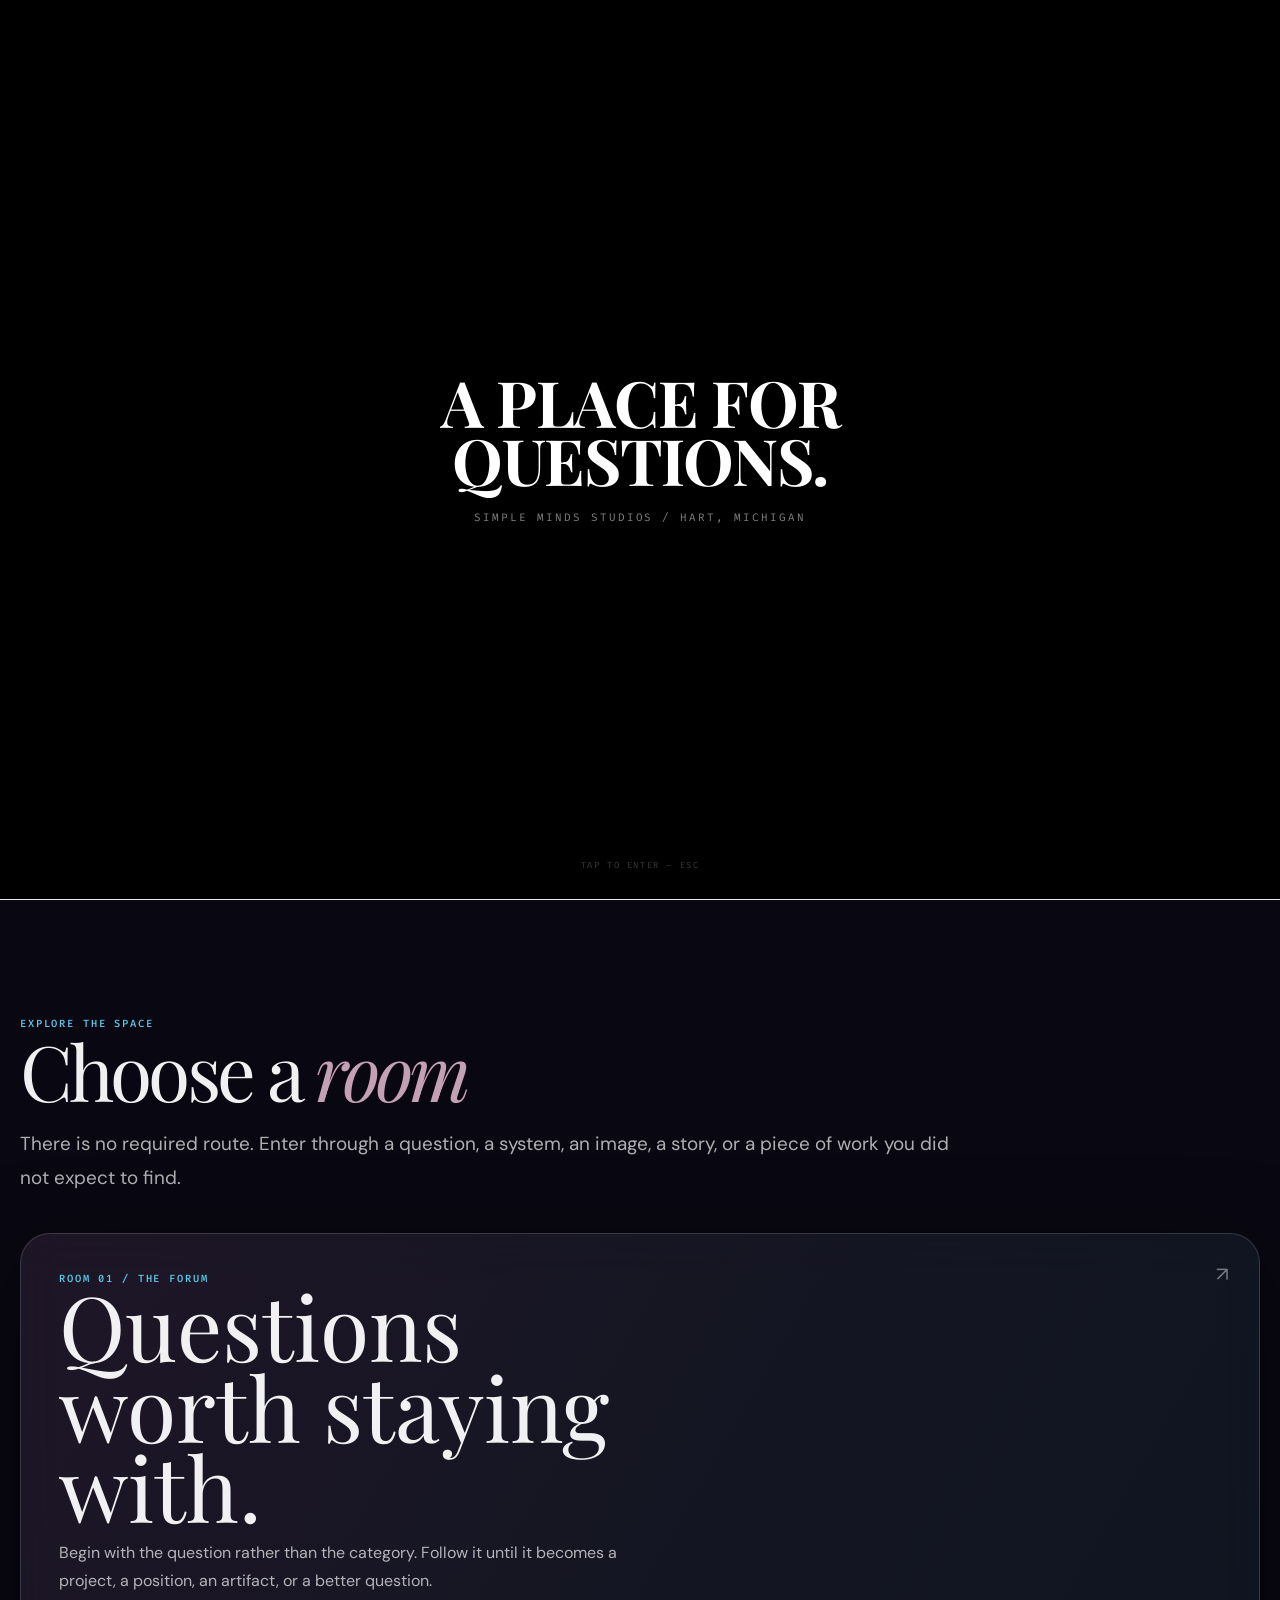
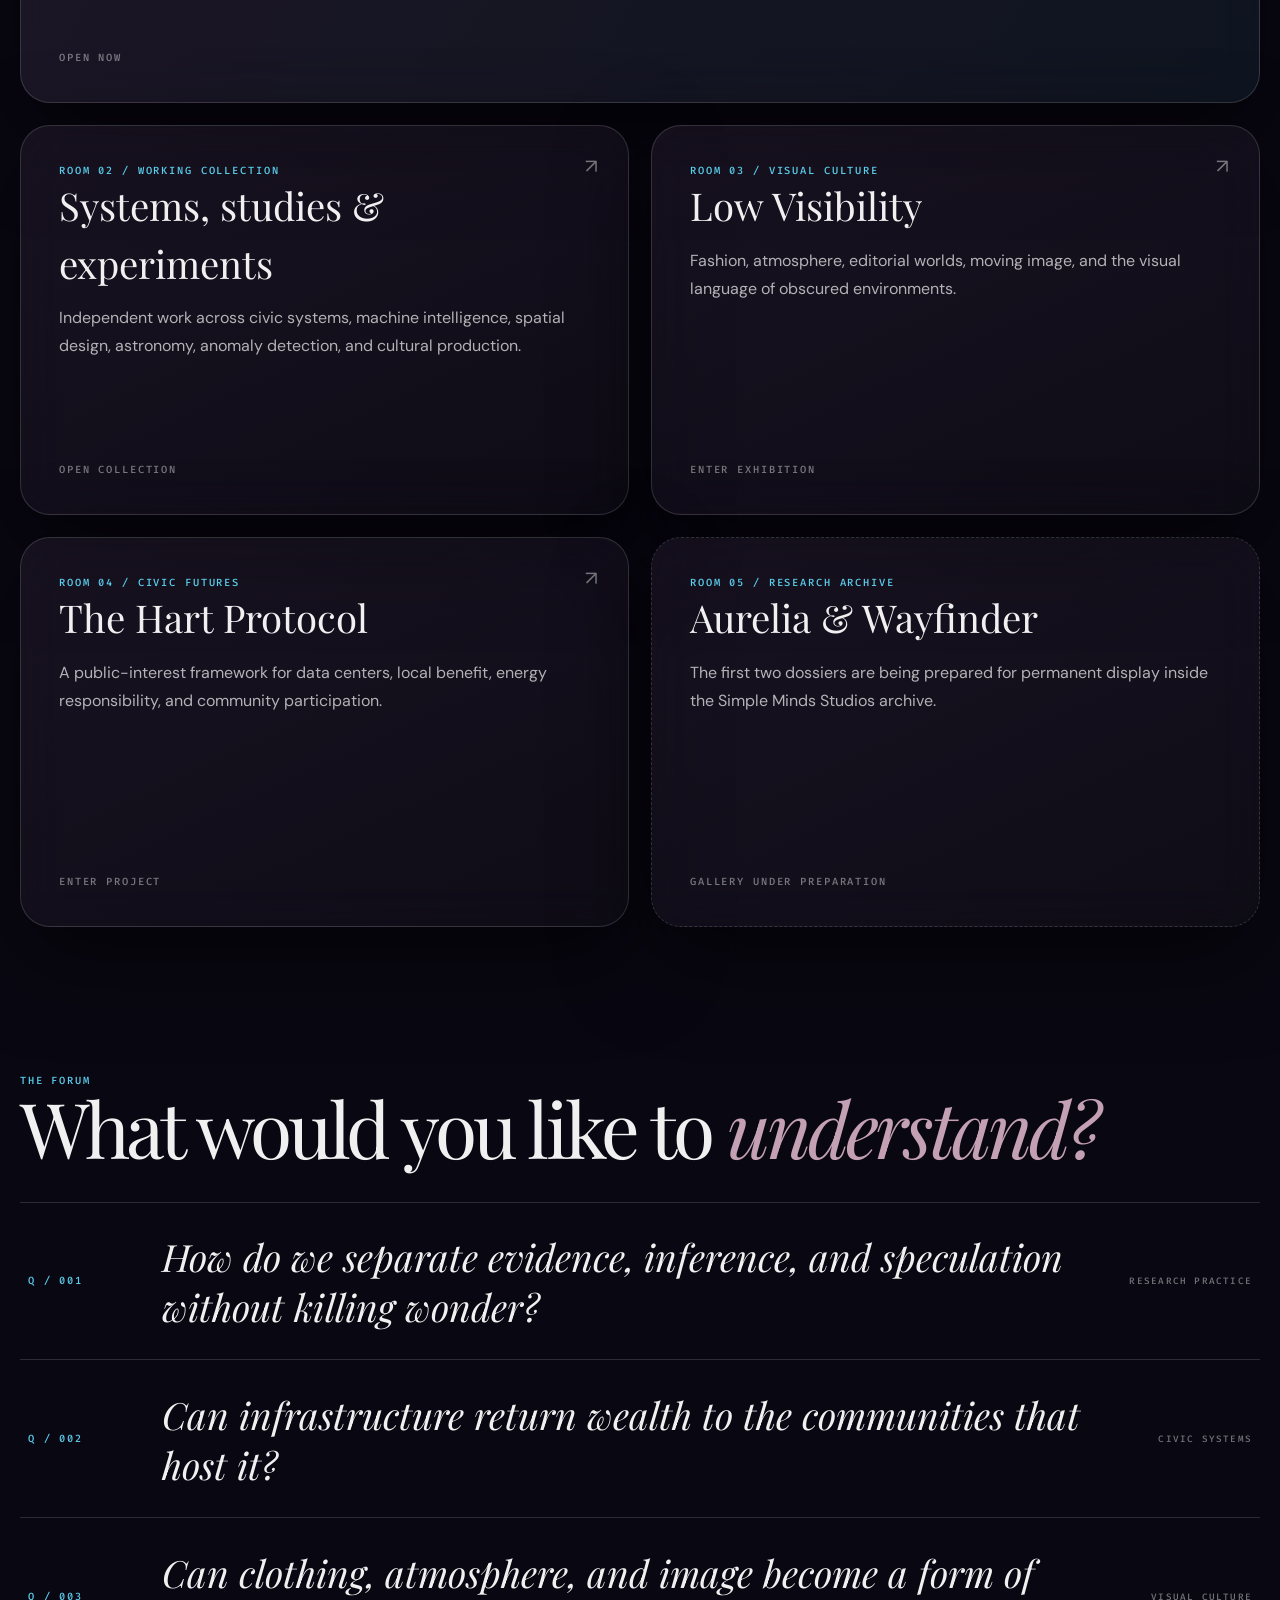
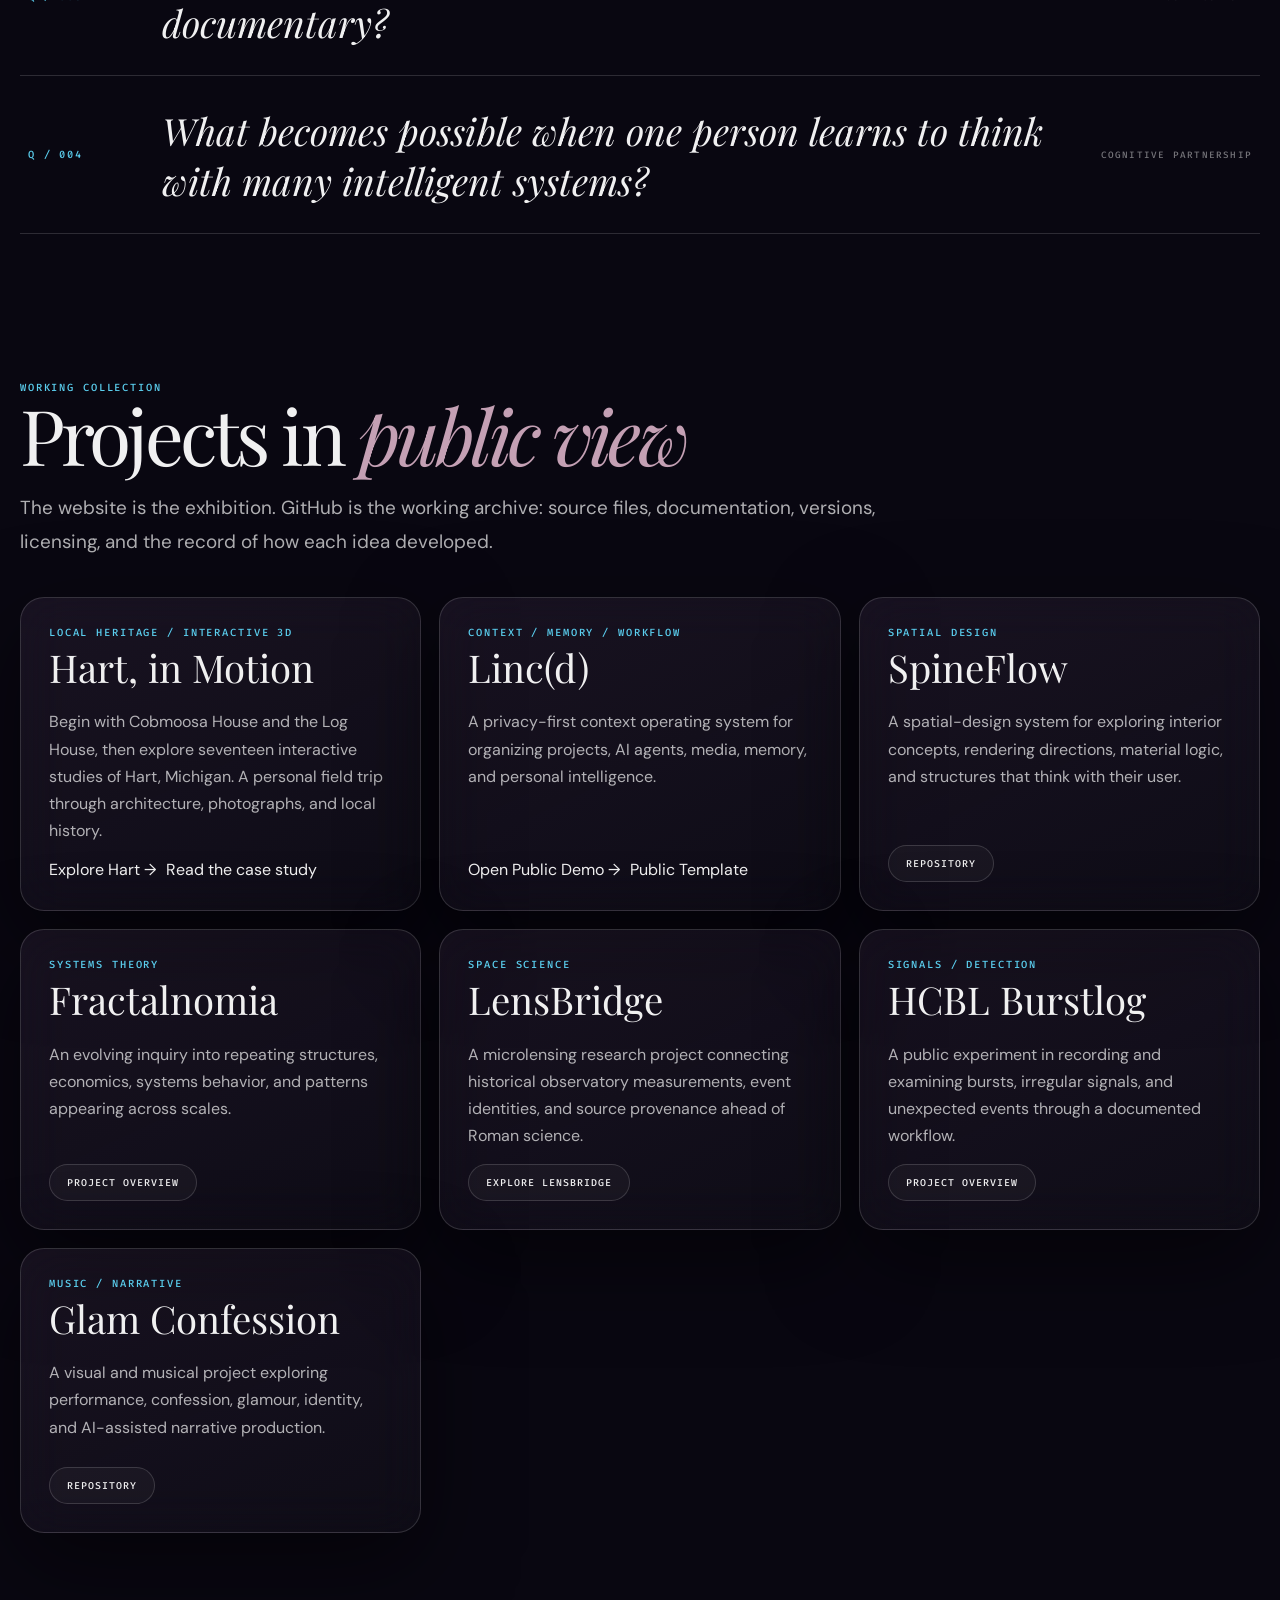
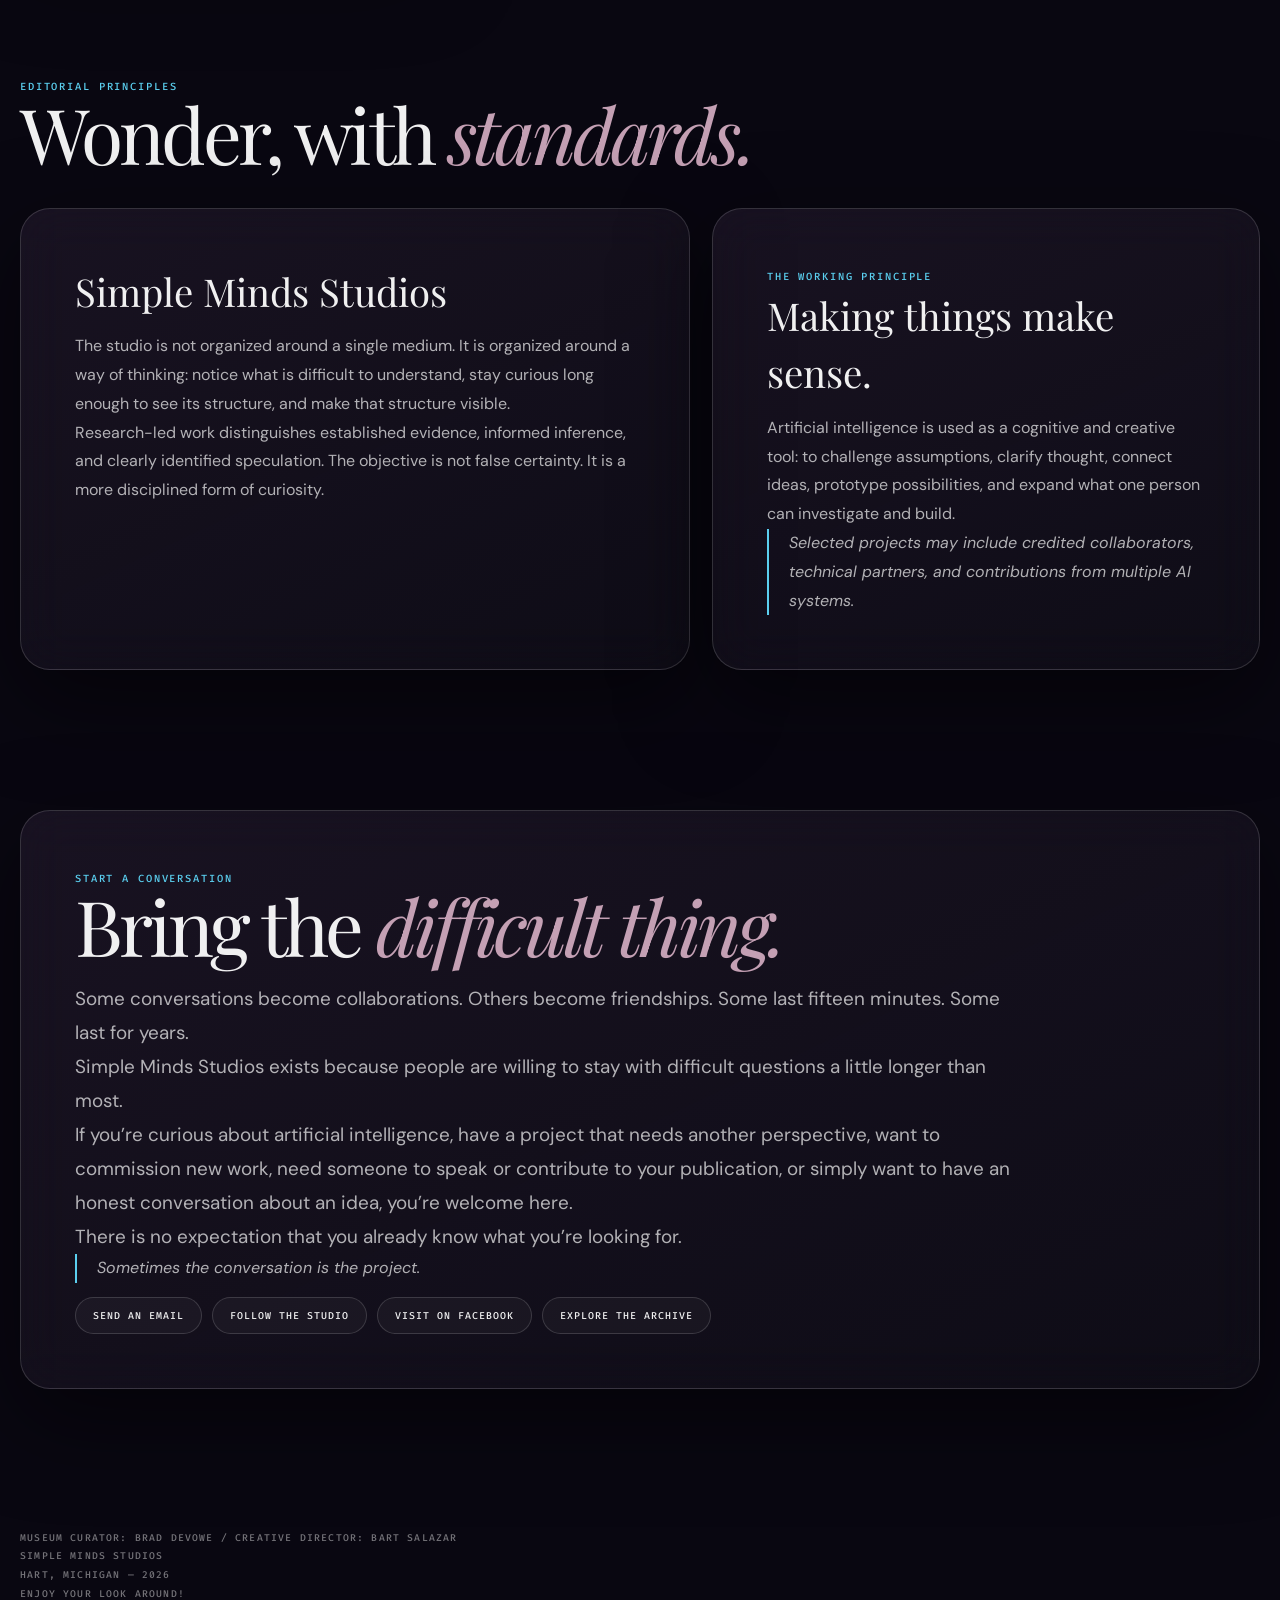
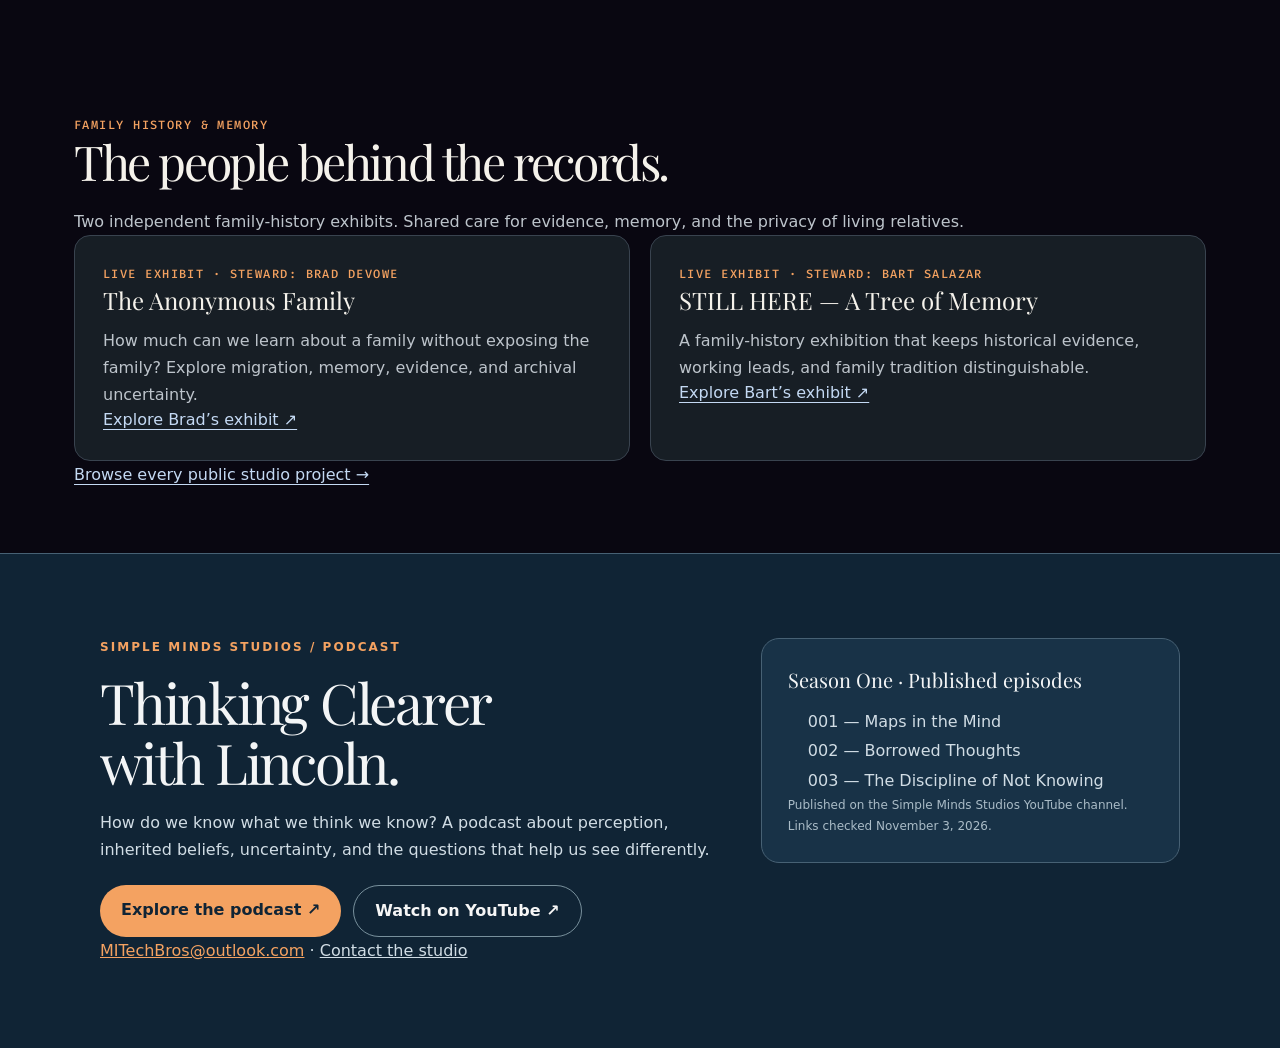
==== index.html @ 5a3124da "Feature family history exhibits and publish complete public project directory" ====
<!DOCTYPE html>
<html lang="en">
<head><style>
:where(html) {
  font-family: "Optimistic", system-ui, sans-serif;
}
:where(code, pre, kbd, samp) {
  font-family: "Optimistic Mono", ui-monospace, monospace;
}
</style>
  <meta charset="UTF-8">
  <meta name="viewport" content="width=device-width, initial-scale=1">
  <title>Simple Minds Studios — An Environment for Asking Questions</title>
  <style>*,:after,:before{--tw-border-spacing-x:0;--tw-border-spacing-y:0;--tw-translate-x:0;--tw-translate-y:0;--tw-rotate:0;--tw-skew-x:0;--tw-skew-y:0;--tw-scale-x:1;--tw-scale-y:1;--tw-pan-x: ;--tw-pan-y: ;--tw-pinch-zoom: ;--tw-scroll-snap-strictness:proximity;--tw-gradient-from-position: ;--tw-gradient-via-position: ;--tw-gradient-to-position: ;--tw-ordinal: ;--tw-slashed-zero: ;--tw-numeric-figure: ;--tw-numeric-spacing: ;--tw-numeric-fraction: ;--tw-ring-inset: ;--tw-ring-offset-width:0px;--tw-ring-offset-color:#fff;--tw-ring-color:rgba(59,130,246,.5);--tw-ring-offset-shadow:0 0 #0000;--tw-ring-shadow:0 0 #0000;--tw-shadow:0 0 #0000;--tw-shadow-colored:0 0 #0000;--tw-blur: ;--tw-brightness: ;--tw-contrast: ;--tw-grayscale: ;--tw-hue-rotate: ;--tw-invert: ;--tw-saturate: ;--tw-sepia: ;--tw-drop-shadow: ;--tw-backdrop-blur: ;--tw-backdrop-brightness: ;--tw-backdrop-contrast: ;--tw-backdrop-grayscale: ;--tw-backdrop-hue-rotate: ;--tw-backdrop-invert: ;--tw-backdrop-opacity: ;--tw-backdrop-saturate: ;--tw-backdrop-sepia: ;--tw-contain-size: ;--tw-contain-layout: ;--tw-contain-paint: ;--tw-contain-style: }::backdrop{--tw-border-spacing-x:0;--tw-border-spacing-y:0;--tw-translate-x:0;--tw-translate-y:0;--tw-rotate:0;--tw-skew-x:0;--tw-skew-y:0;--tw-scale-x:1;--tw-scale-y:1;--tw-pan-x: ;--tw-pan-y: ;--tw-pinch-zoom: ;--tw-scroll-snap-strictness:proximity;--tw-gradient-from-position: ;--tw-gradient-via-position: ;--tw-gradient-to-position: ;--tw-ordinal: ;--tw-slashed-zero: ;--tw-numeric-figure: ;--tw-numeric-spacing: ;--tw-numeric-fraction: ;--tw-ring-inset: ;--tw-ring-offset-width:0px;--tw-ring-offset-color:#fff;--tw-ring-color:rgba(59,130,246,.5);--tw-ring-offset-shadow:0 0 #0000;--tw-ring-shadow:0 0 #0000;--tw-shadow:0 0 #0000;--tw-shadow-colored:0 0 #0000;--tw-blur: ;--tw-brightness: ;--tw-contrast: ;--tw-grayscale: ;--tw-hue-rotate: ;--tw-invert: ;--tw-saturate: ;--tw-sepia: ;--tw-drop-shadow: ;--tw-backdrop-blur: ;--tw-backdrop-brightness: ;--tw-backdrop-contrast: ;--tw-backdrop-grayscale: ;--tw-backdrop-hue-rotate: ;--tw-backdrop-invert: ;--tw-backdrop-opacity: ;--tw-backdrop-saturate: ;--tw-backdrop-sepia: ;--tw-contain-size: ;--tw-contain-layout: ;--tw-contain-paint: ;--tw-contain-style: }/*! tailwindcss v3.4.18 | MIT License | https://tailwindcss.com*/*,:after,:before{box-sizing:border-box;border:0 solid #e5e7eb}:after,:before{--tw-content:""}:host,html{line-height:1.5;-webkit-text-size-adjust:100%;-moz-tab-size:4;-o-tab-size:4;tab-size:4;font-family:ui-sans-serif,system-ui,sans-serif,Apple Color Emoji,Segoe UI Emoji,Segoe UI Symbol,Noto Color Emoji;font-feature-settings:normal;font-variation-settings:normal;-webkit-tap-highlight-color:transparent}body{line-height:inherit}hr{height:0;color:inherit;border-top-width:1px}abbr:where([title]){-webkit-text-decoration:underline dotted;text-decoration:underline dotted}h1,h2,h3,h4,h5,h6{font-size:inherit;font-weight:inherit}a{color:inherit;text-decoration:inherit}b,strong{font-weight:bolder}code,kbd,pre,samp{font-family:ui-monospace,SFMono-Regular,Menlo,Monaco,Consolas,Liberation Mono,Courier New,monospace;font-feature-settings:normal;font-variation-settings:normal;font-size:1em}small{font-size:80%}sub,sup{font-size:75%;line-height:0;position:relative;vertical-align:baseline}sub{bottom:-.25em}sup{top:-.5em}table{text-indent:0;border-color:inherit;border-collapse:collapse}button,input,optgroup,select,textarea{font-family:inherit;font-feature-settings:inherit;font-variation-settings:inherit;font-size:100%;font-weight:inherit;line-height:inherit;letter-spacing:inherit;color:inherit;margin:0;padding:0}button,select{text-transform:none}button,input:where([type=button]),input:where([type=reset]),input:where([type=submit]){-webkit-appearance:button;background-color:transparent;background-image:none}:-moz-focusring{outline:auto}:-moz-ui-invalid{box-shadow:none}progress{vertical-align:baseline}::-webkit-inner-spin-button,::-webkit-outer-spin-button{height:auto}[type=search]{-webkit-appearance:textfield;outline-offset:-2px}::-webkit-search-decoration{-webkit-appearance:none}::-webkit-file-upload-button{-webkit-appearance:button;font:inherit}summary{display:list-item}blockquote,dd,dl,figure,h1,h2,h3,h4,h5,h6,hr,p,pre{margin:0}fieldset{margin:0}fieldset,legend{padding:0}menu,ol,ul{list-style:none;margin:0;padding:0}dialog{padding:0}textarea{resize:vertical}input::-moz-placeholder,textarea::-moz-placeholder{opacity:1;color:#9ca3af}input::placeholder,textarea::placeholder{opacity:1;color:#9ca3af}[role=button],button{cursor:pointer}:disabled{cursor:default}audio,canvas,embed,iframe,img,object,svg,video{display:block;vertical-align:middle}img,video{max-width:100%;height:auto}[hidden]:where(:not([hidden=until-found])){display:none}.visible{visibility:visible}.fixed{position:fixed}.flex{display:flex}.hidden{display:none}.transform{transform:translate(var(--tw-translate-x),var(--tw-translate-y)) rotate(var(--tw-rotate)) skewX(var(--tw-skew-x)) skewY(var(--tw-skew-y)) scaleX(var(--tw-scale-x)) scaleY(var(--tw-scale-y))}.ease-in-out{transition-timing-function:cubic-bezier(.4,0,.2,1)}#root,body,html{min-height:100%}body{margin:0;font-family:Inter,ui-sans-serif,system-ui,-apple-system,BlinkMacSystemFont,Segoe UI,sans-serif}[role=button]:not([aria-disabled=true]),button:not(:disabled),label[for],select:not(:disabled),summary{cursor:pointer}</style>
<meta name="description" content="A living cultural space for research, design, film, fashion, music, civic imagination, and the ideas that become more interesting when we stay with them."><meta name="theme-color" content="#0E0E0E"><link rel="canonical" href="https://simplemindsstudios.com/"><meta property="og:title" content="Simple Minds Studios — An Environment for Asking Questions"><meta property="og:description" content="A living cultural space for research, design, film, fashion, music, civic imagination, and the ideas that become more interesting when we stay with them."><meta property="og:image" content="https://simplemindsstudios.com/images/social-preview.PNG"><meta property="og:url" content="https://simplemindsstudios.com/"><link rel="stylesheet" href="https://fonts.googleapis.com/css2?family=Playfair+Display:ital,wght@0,400;0,700;0,900;1,400&amp;family=DM+Sans:wght@300;400;500;600;700&amp;family=Fira+Code:wght@400;500&amp;display=swap"><script defer src="/ethos-wire.js"></script><style id="thinking-clearer-sms-style">
#sms-podcast{position:relative;z-index:1;background:#102435;color:#f3f5f6;border-top:1px solid #476174;padding:clamp(42px,7vw,84px) 24px;font-family:system-ui,-apple-system,sans-serif}
#sms-podcast .sms-podcast-inner{max-width:1080px;margin:auto;display:grid;grid-template-columns:1.2fr .8fr;gap:32px;align-items:start}
#sms-podcast .sms-podcast-eyebrow{color:#f4a261;text-transform:uppercase;letter-spacing:.17em;font-size:12px;font-weight:700}
#sms-podcast h2{font-size:clamp(32px,5vw,56px);line-height:1.08;letter-spacing:-.04em;margin:16px 0}
#sms-podcast p{color:#d1dde5;max-width:620px;line-height:1.7}
#sms-podcast .sms-podcast-actions{display:flex;flex-wrap:wrap;gap:12px;margin-top:22px}
#sms-podcast a.sms-podcast-button{display:inline-block;text-decoration:none;background:#f4a261;color:#102435;font-weight:750;padding:13px 21px;border-radius:999px}
#sms-podcast a.sms-podcast-secondary{background:transparent;color:#f6f6f6;border:1px solid #78909c}
#sms-podcast .sms-podcast-card{border:1px solid #476174;border-radius:18px;padding:26px;background:#183247}
#sms-podcast .sms-podcast-card h3{font-size:20px;margin:0 0 12px}
#sms-podcast .sms-podcast-card ul{padding-left:20px;line-height:1.85;color:#d1dde5;margin:0}
#sms-podcast .sms-podcast-note{font-size:12px;color:#aabcc7}
@media(max-width:760px){#sms-podcast .sms-podcast-inner{grid-template-columns:1fr}}
</style></head>
  <script async src="https://www.googletagmanager.com/gtag/js?id=G-8QL1DX6CTL"></script>
<script>
  window.dataLayer = window.dataLayer || [];
  function gtag(){dataLayer.push(arguments);}
  gtag('js', new Date());

  gtag('config', 'G-8QL1DX6CTL');
</script>
  <body>
  <div id="root"></div>
  
  <script type="module">var $c=Object.create;var{getPrototypeOf:Qc,defineProperty:Ll,getOwnPropertyNames:Hc}=Object;var Kc=Object.prototype.hasOwnProperty;var vn=(e,n,t)=>{t=e!=null?$c(Qc(e)):{};let r=n||!e||!e.__esModule?Ll(t,"default",{value:e,enumerable:!0}):t;for(let l of Hc(e))if(!Kc.call(r,l))Ll(r,l,{get:()=>e[l],enumerable:!0});return r};var ir=(e,n)=>()=>(n||e((n={exports:{}}).exports,n),n.exports);var Yc=(e,n)=>{for(var t in n)Ll(e,t,{get:n[t],enumerable:!0,configurable:!0,set:(r)=>n[t]=()=>r})};var Xc=(e,n)=>()=>(e&&(n=e(e=0)),n);var ft=ir((cf)=>{var ct=Symbol.for("react.element"),Gc=Symbol.for("react.portal"),Zc=Symbol.for("react.fragment"),Jc=Symbol.for("react.strict_mode"),qc=Symbol.for("react.profiler"),jc=Symbol.for("react.provider"),bc=Symbol.for("react.context"),ef=Symbol.for("react.forward_ref"),nf=Symbol.for("react.suspense"),tf=Symbol.for("react.memo"),rf=Symbol.for("react.lazy"),ei=Symbol.iterator;function lf(e){if(e===null||typeof e!=="object")return null;return e=ei&&e[ei]||e["@@iterator"],typeof e==="function"?e:null}var ri={isMounted:function(){return!1},enqueueForceUpdate:function(){},enqueueReplaceState:function(){},enqueueSetState:function(){}},li=Object.assign,oi={};function In(e,n,t){this.props=e,this.context=n,this.refs=oi,this.updater=t||ri}In.prototype.isReactComponent={};In.prototype.setState=function(e,n){if(typeof e!=="object"&&typeof e!=="function"&&e!=null)throw Error("setState(...): takes an object of state variables to update or a function which returns an object of state variables.");this.updater.enqueueSetState(this,e,n,"setState")};In.prototype.forceUpdate=function(e){this.updater.enqueueForceUpdate(this,e,"forceUpdate")};function ui(){}ui.prototype=In.prototype;function Rl(e,n,t){this.props=e,this.context=n,this.refs=oi,this.updater=t||ri}var Ml=Rl.prototype=new ui;Ml.constructor=Rl;li(Ml,In.prototype);Ml.isPureReactComponent=!0;var ni=Array.isArray,ii=Object.prototype.hasOwnProperty,Il={current:null},si={key:!0,ref:!0,__self:!0,__source:!0};function ai(e,n,t){var r,l={},o=null,u=null;if(n!=null)for(r in n.ref!==void 0&&(u=n.ref),n.key!==void 0&&(o=""+n.key),n)ii.call(n,r)&&!si.hasOwnProperty(r)&&(l[r]=n[r]);var i=arguments.length-2;if(i===1)l.children=t;else if(1<i){for(var s=Array(i),c=0;c<i;c++)s[c]=arguments[c+2];l.children=s}if(e&&e.defaultProps)for(r in i=e.defaultProps,i)l[r]===void 0&&(l[r]=i[r]);return{$$typeof:ct,type:e,key:o,ref:u,props:l,_owner:Il.current}}function of(e,n){return{$$typeof:ct,type:e.type,key:n,ref:e.ref,props:e.props,_owner:e._owner}}function Ol(e){return typeof e==="object"&&e!==null&&e.$$typeof===ct}function uf(e){var n={"=":"=0",":":"=2"};return"$"+e.replace(/[=:]/g,function(t){return n[t]})}var ti=/\/+/g;function xl(e,n){return typeof e==="object"&&e!==null&&e.key!=null?uf(""+e.key):n.toString(36)}function ar(e,n,t,r,l){var o=typeof e;if(o==="undefined"||o==="boolean")e=null;var u=!1;if(e===null)u=!0;else switch(o){case"string":case"number":u=!0;break;case"object":switch(e.$$typeof){case ct:case Gc:u=!0}}if(u)return u=e,l=l(u),e=r===""?"."+xl(u,0):r,ni(l)?(t="",e!=null&&(t=e.replace(ti,"$&/")+"/"),ar(l,n,t,"",function(c){return c})):l!=null&&(Ol(l)&&(l=of(l,t+(!l.key||u&&u.key===l.key?"":(""+l.key).replace(ti,"$&/")+"/")+e)),n.push(l)),1;if(u=0,r=r===""?".":r+":",ni(e))for(var i=0;i<e.length;i++){o=e[i];var s=r+xl(o,i);u+=ar(o,n,t,s,l)}else if(s=lf(e),typeof s==="function")for(e=s.call(e),i=0;!(o=e.next()).done;)o=o.value,s=r+xl(o,i++),u+=ar(o,n,t,s,l);else if(o==="object")throw n=String(e),Error("Objects are not valid as a React child (found: "+(n==="[object Object]"?"object with keys {"+Object.keys(e).join(", ")+"}":n)+"). If you meant to render a collection of children, use an array instead.");return u}function sr(e,n,t){if(e==null)return e;var r=[],l=0;return ar(e,r,"","",function(o){return n.call(t,o,l++)}),r}function sf(e){if(e._status===-1){var n=e._result;n=n(),n.then(function(t){if(e._status===0||e._status===-1)e._status=1,e._result=t},function(t){if(e._status===0||e._status===-1)e._status=2,e._result=t}),e._status===-1&&(e._status=0,e._result=n)}if(e._status===1)return e._result.default;throw e._result}var te={current:null},cr={transition:null},af={ReactCurrentDispatcher:te,ReactCurrentBatchConfig:cr,ReactCurrentOwner:Il};function ci(){throw Error("act(...) is not supported in production builds of React.")}cf.Children={map:sr,forEach:function(e,n,t){sr(e,function(){n.apply(this,arguments)},t)},count:function(e){var n=0;return sr(e,function(){n++}),n},toArray:function(e){return sr(e,function(n){return n})||[]},only:function(e){if(!Ol(e))throw Error("React.Children.only expected to receive a single React element child.");return e}};cf.Component=In;cf.Fragment=Zc;cf.Profiler=qc;cf.PureComponent=Rl;cf.StrictMode=Jc;cf.Suspense=nf;cf.__SECRET_INTERNALS_DO_NOT_USE_OR_YOU_WILL_BE_FIRED=af;cf.act=ci;cf.cloneElement=function(e,n,t){if(e===null||e===void 0)throw Error("React.cloneElement(...): The argument must be a React element, but you passed "+e+".");var r=li({},e.props),l=e.key,o=e.ref,u=e._owner;if(n!=null){if(n.ref!==void 0&&(o=n.ref,u=Il.current),n.key!==void 0&&(l=""+n.key),e.type&&e.type.defaultProps)var i=e.type.defaultProps;for(s in n)ii.call(n,s)&&!si.hasOwnProperty(s)&&(r[s]=n[s]===void 0&&i!==void 0?i[s]:n[s])}var s=arguments.length-2;if(s===1)r.children=t;else if(1<s){i=Array(s);for(var c=0;c<s;c++)i[c]=arguments[c+2];r.children=i}return{$$typeof:ct,type:e.type,key:l,ref:o,props:r,_owner:u}};cf.createContext=function(e){return e={$$typeof:bc,_currentValue:e,_currentValue2:e,_threadCount:0,Provider:null,Consumer:null,_defaultValue:null,_globalName:null},e.Provider={$$typeof:jc,_context:e},e.Consumer=e};cf.createElement=ai;cf.createFactory=function(e){var n=ai.bind(null,e);return n.type=e,n};cf.createRef=function(){return{current:null}};cf.forwardRef=function(e){return{$$typeof:ef,render:e}};cf.isValidElement=Ol;cf.lazy=function(e){return{$$typeof:rf,_payload:{_status:-1,_result:e},_init:sf}};cf.memo=function(e,n){return{$$typeof:tf,type:e,compare:n===void 0?null:n}};cf.startTransition=function(e){var n=cr.transition;cr.transition={};try{e()}finally{cr.transition=n}};cf.unstable_act=ci;cf.useCallback=function(e,n){return te.current.useCallback(e,n)};cf.useContext=function(e){return te.current.useContext(e)};cf.useDebugValue=function(){};cf.useDeferredValue=function(e){return te.current.useDeferredValue(e)};cf.useEffect=function(e,n){return te.current.useEffect(e,n)};cf.useId=function(){return te.current.useId()};cf.useImperativeHandle=function(e,n,t){return te.current.useImperativeHandle(e,n,t)};cf.useInsertionEffect=function(e,n){return te.current.useInsertionEffect(e,n)};cf.useLayoutEffect=function(e,n){return te.current.useLayoutEffect(e,n)};cf.useMemo=function(e,n){return te.current.useMemo(e,n)};cf.useReducer=function(e,n,t){return te.current.useReducer(e,n,t)};cf.useRef=function(e){return te.current.useRef(e)};cf.useState=function(e){return te.current.useState(e)};cf.useSyncExternalStore=function(e,n,t){return te.current.useSyncExternalStore(e,n,t)};cf.useTransition=function(){return te.current.useTransition()};cf.version="18.3.1"});var yi=ir((Gf)=>{function Dl(e,n){var t=e.length;e.push(n);e:for(;0<t;){var r=t-1>>>1,l=e[r];if(0<fr(l,n))e[r]=n,e[t]=l,t=r;else break e}}function Ee(e){return e.length===0?null:e[0]}function hr(e){if(e.length===0)return null;var n=e[0],t=e.pop();if(t!==n){e[0]=t;e:for(var r=0,l=e.length,o=l>>>1;r<o;){var u=2*(r+1)-1,i=e[u],s=u+1,c=e[s];if(0>fr(i,t))s<l&&0>fr(c,i)?(e[r]=c,e[s]=t,r=s):(e[r]=i,e[u]=t,r=u);else if(s<l&&0>fr(c,t))e[r]=c,e[s]=t,r=s;else break e}}return n}function fr(e,n){var t=e.sortIndex-n.sortIndex;return t!==0?t:e.id-n.id}if(typeof performance==="object"&&typeof performance.now==="function")Ul=performance,Gf.unstable_now=function(){return Ul.now()};else dr=Date,Vl=dr.now(),Gf.unstable_now=function(){return dr.now()-Vl};var Ul,dr,Vl,xe=[],Ge=[],Xf=1,he=null,q=3,vr=!1,yn=!1,pt=!1,di=typeof setTimeout==="function"?setTimeout:null,pi=typeof clearTimeout==="function"?clearTimeout:null,fi=typeof setImmediate<"u"?setImmediate:null;typeof navigator<"u"&&navigator.scheduling!==void 0&&navigator.scheduling.isInputPending!==void 0&&navigator.scheduling.isInputPending.bind(navigator.scheduling);function Al(e){for(var n=Ee(Ge);n!==null;){if(n.callback===null)hr(Ge);else if(n.startTime<=e)hr(Ge),n.sortIndex=n.expirationTime,Dl(xe,n);else break;n=Ee(Ge)}}function Wl(e){if(pt=!1,Al(e),!yn)if(Ee(xe)!==null)yn=!0,Ql($l);else{var n=Ee(Ge);n!==null&&Hl(Wl,n.startTime-e)}}function $l(e,n){yn=!1,pt&&(pt=!1,pi(mt),mt=-1),vr=!0;var t=q;try{Al(n);for(he=Ee(xe);he!==null&&(!(he.expirationTime>n)||e&&!vi());){var r=he.callback;if(typeof r==="function"){he.callback=null,q=he.priorityLevel;var l=r(he.expirationTime<=n);n=Gf.unstable_now(),typeof l==="function"?he.callback=l:he===Ee(xe)&&hr(xe),Al(n)}else hr(xe);he=Ee(xe)}if(he!==null)var o=!0;else{var u=Ee(Ge);u!==null&&Hl(Wl,u.startTime-n),o=!1}return o}finally{he=null,q=t,vr=!1}}var yr=!1,pr=null,mt=-1,mi=5,hi=-1;function vi(){return Gf.unstable_now()-hi<mi?!1:!0}function Fl(){if(pr!==null){var e=Gf.unstable_now();hi=e;var n=!0;try{n=pr(!0,e)}finally{n?dt():(yr=!1,pr=null)}}else yr=!1}var dt;if(typeof fi==="function")dt=function(){fi(Fl)};else if(typeof MessageChannel<"u")mr=new MessageChannel,Bl=mr.port2,mr.port1.onmessage=Fl,dt=function(){Bl.postMessage(null)};else dt=function(){di(Fl,0)};var mr,Bl;function Ql(e){pr=e,yr||(yr=!0,dt())}function Hl(e,n){mt=di(function(){e(Gf.unstable_now())},n)}Gf.unstable_IdlePriority=5;Gf.unstable_ImmediatePriority=1;Gf.unstable_LowPriority=4;Gf.unstable_NormalPriority=3;Gf.unstable_Profiling=null;Gf.unstable_UserBlockingPriority=2;Gf.unstable_cancelCallback=function(e){e.callback=null};Gf.unstable_continueExecution=function(){yn||vr||(yn=!0,Ql($l))};Gf.unstable_forceFrameRate=function(e){0>e||125<e?console.error("forceFrameRate takes a positive int between 0 and 125, forcing frame rates higher than 125 fps is not supported"):mi=0<e?Math.floor(1000/e):5};Gf.unstable_getCurrentPriorityLevel=function(){return q};Gf.unstable_getFirstCallbackNode=function(){return Ee(xe)};Gf.unstable_next=function(e){switch(q){case 1:case 2:case 3:var n=3;break;default:n=q}var t=q;q=n;try{return e()}finally{q=t}};Gf.unstable_pauseExecution=function(){};Gf.unstable_requestPaint=function(){};Gf.unstable_runWithPriority=function(e,n){switch(e){case 1:case 2:case 3:case 4:case 5:break;default:e=3}var t=q;q=e;try{return n()}finally{q=t}};Gf.unstable_scheduleCallback=function(e,n,t){var r=Gf.unstable_now();switch(typeof t==="object"&&t!==null?(t=t.delay,t=typeof t==="number"&&0<t?r+t:r):t=r,e){case 1:var l=-1;break;case 2:l=250;break;case 5:l=1073741823;break;case 4:l=1e4;break;default:l=5000}return l=t+l,e={id:Xf++,callback:n,priorityLevel:e,startTime:t,expirationTime:l,sortIndex:-1},t>r?(e.sortIndex=t,Dl(Ge,e),Ee(xe)===null&&e===Ee(Ge)&&(pt?(pi(mt),mt=-1):pt=!0,Hl(Wl,t-r))):(e.sortIndex=l,Dl(xe,e),yn||vr||(yn=!0,Ql($l))),e};Gf.unstable_shouldYield=vi;Gf.unstable_wrapCallback=function(e){var n=q;return function(){var t=q;q=n;try{return e.apply(this,arguments)}finally{q=t}}}});var qu={};Yc(qu,{version:()=>Rc,unstable_renderSubtreeIntoContainer:()=>xc,unstable_batchedUpdates:()=>Lc,unmountComponentAtNode:()=>Tc,render:()=>zc,hydrateRoot:()=>Pc,hydrate:()=>Nc,flushSync:()=>_c,findDOMNode:()=>Cc,createRoot:()=>Ec,createPortal:()=>kc,__SECRET_INTERNALS_DO_NOT_USE_OR_YOU_WILL_BE_FIRED:()=>Sc});function y(e){for(var n="https://reactjs.org/docs/error-decoder.html?invariant="+e,t=1;t<arguments.length;t++)n+="&args[]="+encodeURIComponent(arguments[t]);return"Minified React error #"+e+"; visit "+n+" for the full message or use the non-minified dev environment for full errors and additional helpful warnings."}function Rn(e,n){nt(e,n),nt(e+"Capture",n)}function nt(e,n){At[e]=n;for(e=0;e<n.length;e++)Cs.add(n[e])}function md(e){if(po.call(wi,e))return!0;if(po.call(gi,e))return!1;if(pd.test(e))return wi[e]=!0;return gi[e]=!0,!1}function hd(e,n,t,r){if(t!==null&&t.type===0)return!1;switch(typeof n){case"function":case"symbol":return!0;case"boolean":if(r)return!1;if(t!==null)return!t.acceptsBooleans;return e=e.toLowerCase().slice(0,5),e!=="data-"&&e!=="aria-";default:return!1}}function vd(e,n,t,r){if(n===null||typeof n>"u"||hd(e,n,t,r))return!0;if(r)return!1;if(t!==null)switch(t.type){case 3:return!n;case 4:return n===!1;case 5:return isNaN(n);case 6:return isNaN(n)||1>n}return!1}function oe(e,n,t,r,l,o,u){this.acceptsBooleans=n===2||n===3||n===4,this.attributeName=r,this.attributeNamespace=l,this.mustUseProperty=t,this.propertyName=e,this.type=n,this.sanitizeURL=o,this.removeEmptyString=u}function su(e){return e[1].toUpperCase()}function au(e,n,t,r){var l=J.hasOwnProperty(n)?J[n]:null;if(l!==null?l.type!==0:r||!(2<n.length)||n[0]!=="o"&&n[0]!=="O"||n[1]!=="n"&&n[1]!=="N")vd(n,t,l,r)&&(t=null),r||l===null?md(n)&&(t===null?e.removeAttribute(n):e.setAttribute(n,""+t)):l.mustUseProperty?e[l.propertyName]=t===null?l.type===3?!1:"":t:(n=l.attributeName,r=l.attributeNamespace,t===null?e.removeAttribute(n):(l=l.type,t=l===3||l===4&&t===!0?"":""+t,r?e.setAttributeNS(r,n,t):e.setAttribute(n,t)))}function ht(e){if(e===null||typeof e!=="object")return null;return e=Si&&e[Si]||e["@@iterator"],typeof e==="function"?e:null}function Et(e){if(Kl===void 0)try{throw Error()}catch(t){var n=t.stack.trim().match(/\n( *(at )?)/);Kl=n&&n[1]||""}return`
`+Kl+e}function Xl(e,n){if(!e||Yl)return"";Yl=!0;var t=Error.prepareStackTrace;Error.prepareStackTrace=void 0;try{if(n)if(n=function(){throw Error()},Object.defineProperty(n.prototype,"props",{set:function(){throw Error()}}),typeof Reflect==="object"&&Reflect.construct){try{Reflect.construct(n,[])}catch(c){var r=c}Reflect.construct(e,[],n)}else{try{n.call()}catch(c){r=c}e.call(n.prototype)}else{try{throw Error()}catch(c){r=c}e()}}catch(c){if(c&&r&&typeof c.stack==="string"){for(var l=c.stack.split(`
`),o=r.stack.split(`
`),u=l.length-1,i=o.length-1;1<=u&&0<=i&&l[u]!==o[i];)i--;for(;1<=u&&0<=i;u--,i--)if(l[u]!==o[i]){if(u!==1||i!==1)do if(u--,i--,0>i||l[u]!==o[i]){var s=`
`+l[u].replace(" at new "," at ");return e.displayName&&s.includes("<anonymous>")&&(s=s.replace("<anonymous>",e.displayName)),s}while(1<=u&&0<=i);break}}}finally{Yl=!1,Error.prepareStackTrace=t}return(e=e?e.displayName||e.name:"")?Et(e):""}function yd(e){switch(e.tag){case 5:return Et(e.type);case 16:return Et("Lazy");case 13:return Et("Suspense");case 19:return Et("SuspenseList");case 0:case 2:case 15:return e=Xl(e.type,!1),e;case 11:return e=Xl(e.type.render,!1),e;case 1:return e=Xl(e.type,!0),e;default:return""}}function yo(e){if(e==null)return null;if(typeof e==="function")return e.displayName||e.name||null;if(typeof e==="string")return e;switch(e){case Vn:return"Fragment";case Un:return"Portal";case mo:return"Profiler";case cu:return"StrictMode";case ho:return"Suspense";case vo:return"SuspenseList"}if(typeof e==="object")switch(e.$$typeof){case Ns:return(e.displayName||"Context")+".Consumer";case _s:return(e._context.displayName||"Context")+".Provider";case fu:var n=e.render;return e=e.displayName,e||(e=n.displayName||n.name||"",e=e!==""?"ForwardRef("+e+")":"ForwardRef"),e;case du:return n=e.displayName||null,n!==null?n:yo(e.type)||"Memo";case Je:n=e._payload,e=e._init;try{return yo(e(n))}catch(t){}}return null}function gd(e){var n=e.type;switch(e.tag){case 24:return"Cache";case 9:return(n.displayName||"Context")+".Consumer";case 10:return(n._context.displayName||"Context")+".Provider";case 18:return"DehydratedFragment";case 11:return e=n.render,e=e.displayName||e.name||"",n.displayName||(e!==""?"ForwardRef("+e+")":"ForwardRef");case 7:return"Fragment";case 5:return n;case 4:return"Portal";case 3:return"Root";case 6:return"Text";case 16:return yo(n);case 8:return n===cu?"StrictMode":"Mode";case 22:return"Offscreen";case 12:return"Profiler";case 21:return"Scope";case 13:return"Suspense";case 19:return"SuspenseList";case 25:return"TracingMarker";case 1:case 0:case 17:case 2:case 14:case 15:if(typeof n==="function")return n.displayName||n.name||null;if(typeof n==="string")return n}return null}function fn(e){switch(typeof e){case"boolean":case"number":case"string":case"undefined":return e;case"object":return e;default:return""}}function zs(e){var n=e.type;return(e=e.nodeName)&&e.toLowerCase()==="input"&&(n==="checkbox"||n==="radio")}function wd(e){var n=zs(e)?"checked":"value",t=Object.getOwnPropertyDescriptor(e.constructor.prototype,n),r=""+e[n];if(!e.hasOwnProperty(n)&&typeof t<"u"&&typeof t.get==="function"&&typeof t.set==="function"){var{get:l,set:o}=t;return Object.defineProperty(e,n,{configurable:!0,get:function(){return l.call(this)},set:function(u){r=""+u,o.call(this,u)}}),Object.defineProperty(e,n,{enumerable:t.enumerable}),{getValue:function(){return r},setValue:function(u){r=""+u},stopTracking:function(){e._valueTracker=null,delete e[n]}}}}function wr(e){e._valueTracker||(e._valueTracker=wd(e))}function Ts(e){if(!e)return!1;var n=e._valueTracker;if(!n)return!0;var t=n.getValue(),r="";return e&&(r=zs(e)?e.checked?"true":"false":e.value),e=r,e!==t?(n.setValue(e),!0):!1}function Hr(e){if(e=e||(typeof document<"u"?document:void 0),typeof e>"u")return null;try{return e.activeElement||e.body}catch(n){return e.body}}function go(e,n){var t=n.checked;return V({},n,{defaultChecked:void 0,defaultValue:void 0,value:void 0,checked:t!=null?t:e._wrapperState.initialChecked})}function ki(e,n){var t=n.defaultValue==null?"":n.defaultValue,r=n.checked!=null?n.checked:n.defaultChecked;t=fn(n.value!=null?n.value:t),e._wrapperState={initialChecked:r,initialValue:t,controlled:n.type==="checkbox"||n.type==="radio"?n.checked!=null:n.value!=null}}function Ls(e,n){n=n.checked,n!=null&&au(e,"checked",n,!1)}function wo(e,n){Ls(e,n);var t=fn(n.value),r=n.type;if(t!=null)if(r==="number"){if(t===0&&e.value===""||e.value!=t)e.value=""+t}else e.value!==""+t&&(e.value=""+t);else if(r==="submit"||r==="reset"){e.removeAttribute("value");return}n.hasOwnProperty("value")?So(e,n.type,t):n.hasOwnProperty("defaultValue")&&So(e,n.type,fn(n.defaultValue)),n.checked==null&&n.defaultChecked!=null&&(e.defaultChecked=!!n.defaultChecked)}function Ei(e,n,t){if(n.hasOwnProperty("value")||n.hasOwnProperty("defaultValue")){var r=n.type;if(!(r!=="submit"&&r!=="reset"||n.value!==void 0&&n.value!==null))return;n=""+e._wrapperState.initialValue,t||n===e.value||(e.value=n),e.defaultValue=n}t=e.name,t!==""&&(e.name=""),e.defaultChecked=!!e._wrapperState.initialChecked,t!==""&&(e.name=t)}function So(e,n,t){if(n!=="number"||Hr(e.ownerDocument)!==e)t==null?e.defaultValue=""+e._wrapperState.initialValue:e.defaultValue!==""+t&&(e.defaultValue=""+t)}function Zn(e,n,t,r){if(e=e.options,n){n={};for(var l=0;l<t.length;l++)n["$"+t[l]]=!0;for(t=0;t<e.length;t++)l=n.hasOwnProperty("$"+e[t].value),e[t].selected!==l&&(e[t].selected=l),l&&r&&(e[t].defaultSelected=!0)}else{t=""+fn(t),n=null;for(l=0;l<e.length;l++){if(e[l].value===t){e[l].selected=!0,r&&(e[l].defaultSelected=!0);return}n!==null||e[l].disabled||(n=e[l])}n!==null&&(n.selected=!0)}}function ko(e,n){if(n.dangerouslySetInnerHTML!=null)throw Error(y(91));return V({},n,{value:void 0,defaultValue:void 0,children:""+e._wrapperState.initialValue})}function Ci(e,n){var t=n.value;if(t==null){if(t=n.children,n=n.defaultValue,t!=null){if(n!=null)throw Error(y(92));if(Ct(t)){if(1<t.length)throw Error(y(93));t=t[0]}n=t}n==null&&(n=""),t=n}e._wrapperState={initialValue:fn(t)}}function xs(e,n){var t=fn(n.value),r=fn(n.defaultValue);t!=null&&(t=""+t,t!==e.value&&(e.value=t),n.defaultValue==null&&e.defaultValue!==t&&(e.defaultValue=t)),r!=null&&(e.defaultValue=""+r)}function _i(e){var n=e.textContent;n===e._wrapperState.initialValue&&n!==""&&n!==null&&(e.value=n)}function Rs(e){switch(e){case"svg":return"http://www.w3.org/2000/svg";case"math":return"http://www.w3.org/1998/Math/MathML";default:return"http://www.w3.org/1999/xhtml"}}function Eo(e,n){return e==null||e==="http://www.w3.org/1999/xhtml"?Rs(n):e==="http://www.w3.org/2000/svg"&&n==="foreignObject"?"http://www.w3.org/1999/xhtml":e}function Bt(e,n){if(n){var t=e.firstChild;if(t&&t===e.lastChild&&t.nodeType===3){t.nodeValue=n;return}}e.textContent=n}function Is(e,n,t){return n==null||typeof n==="boolean"||n===""?"":t||typeof n!=="number"||n===0||xt.hasOwnProperty(e)&&xt[e]?(""+n).trim():n+"px"}function Os(e,n){e=e.style;for(var t in n)if(n.hasOwnProperty(t)){var r=t.indexOf("--")===0,l=Is(t,n[t],r);t==="float"&&(t="cssFloat"),r?e.setProperty(t,l):e[t]=l}}function Co(e,n){if(n){if(kd[e]&&(n.children!=null||n.dangerouslySetInnerHTML!=null))throw Error(y(137,e));if(n.dangerouslySetInnerHTML!=null){if(n.children!=null)throw Error(y(60));if(typeof n.dangerouslySetInnerHTML!=="object"||!("__html"in n.dangerouslySetInnerHTML))throw Error(y(61))}if(n.style!=null&&typeof n.style!=="object")throw Error(y(62))}}function _o(e,n){if(e.indexOf("-")===-1)return typeof n.is==="string";switch(e){case"annotation-xml":case"color-profile":case"font-face":case"font-face-src":case"font-face-uri":case"font-face-format":case"font-face-name":case"missing-glyph":return!1;default:return!0}}function pu(e){return e=e.target||e.srcElement||window,e.correspondingUseElement&&(e=e.correspondingUseElement),e.nodeType===3?e.parentNode:e}function Ni(e){if(e=lr(e)){if(typeof Po!=="function")throw Error(y(280));var n=e.stateNode;n&&(n=gl(n),Po(e.stateNode,e.type,n))}}function Fs(e){Jn?qn?qn.push(e):qn=[e]:Jn=e}function Ds(){if(Jn){var e=Jn,n=qn;if(qn=Jn=null,Ni(e),n)for(e=0;e<n.length;e++)Ni(n[e])}}function Us(e,n){return e(n)}function Vs(){}function As(e,n,t){if(Gl)return e(n,t);Gl=!0;try{return Us(e,n,t)}finally{if(Gl=!1,Jn!==null||qn!==null)Vs(),Ds()}}function Wt(e,n){var t=e.stateNode;if(t===null)return null;var r=gl(t);if(r===null)return null;t=r[n];e:switch(n){case"onClick":case"onClickCapture":case"onDoubleClick":case"onDoubleClickCapture":case"onMouseDown":case"onMouseDownCapture":case"onMouseMove":case"onMouseMoveCapture":case"onMouseUp":case"onMouseUpCapture":case"onMouseEnter":(r=!r.disabled)||(e=e.type,r=!(e==="button"||e==="input"||e==="select"||e==="textarea")),e=!r;break e;default:e=!1}if(e)return null;if(t&&typeof t!=="function")throw Error(y(231,n,typeof t));return t}function Ed(e,n,t,r,l,o,u,i,s){var c=Array.prototype.slice.call(arguments,3);try{n.apply(t,c)}catch(m){this.onError(m)}}function _d(e,n,t,r,l,o,u,i,s){Rt=!1,Kr=null,Ed.apply(Cd,arguments)}function Nd(e,n,t,r,l,o,u,i,s){if(_d.apply(this,arguments),Rt){if(Rt){var c=Kr;Rt=!1,Kr=null}else throw Error(y(198));Yr||(Yr=!0,To=c)}}function Mn(e){var n=e,t=e;if(e.alternate)for(;n.return;)n=n.return;else{e=n;do n=e,(n.flags&4098)!==0&&(t=n.return),e=n.return;while(e)}return n.tag===3?t:null}function Bs(e){if(e.tag===13){var n=e.memoizedState;if(n===null&&(e=e.alternate,e!==null&&(n=e.memoizedState)),n!==null)return n.dehydrated}return null}function Pi(e){if(Mn(e)!==e)throw Error(y(188))}function Pd(e){var n=e.alternate;if(!n){if(n=Mn(e),n===null)throw Error(y(188));return n!==e?null:e}for(var t=e,r=n;;){var l=t.return;if(l===null)break;var o=l.alternate;if(o===null){if(r=l.return,r!==null){t=r;continue}break}if(l.child===o.child){for(o=l.child;o;){if(o===t)return Pi(l),e;if(o===r)return Pi(l),n;o=o.sibling}throw Error(y(188))}if(t.return!==r.return)t=l,r=o;else{for(var u=!1,i=l.child;i;){if(i===t){u=!0,t=l,r=o;break}if(i===r){u=!0,r=l,t=o;break}i=i.sibling}if(!u){for(i=o.child;i;){if(i===t){u=!0,t=o,r=l;break}if(i===r){u=!0,r=o,t=l;break}i=i.sibling}if(!u)throw Error(y(189))}}if(t.alternate!==r)throw Error(y(190))}if(t.tag!==3)throw Error(y(188));return t.stateNode.current===t?e:n}function Ws(e){return e=Pd(e),e!==null?$s(e):null}function $s(e){if(e.tag===5||e.tag===6)return e;for(e=e.child;e!==null;){var n=$s(e);if(n!==null)return n;e=e.sibling}return null}function Rd(e){if(Oe&&typeof Oe.onCommitFiberRoot==="function")try{Oe.onCommitFiberRoot(ml,e,void 0,(e.current.flags&128)===128)}catch(n){}}function Od(e){return e>>>=0,e===0?32:31-(Md(e)/Id|0)|0}function _t(e){switch(e&-e){case 1:return 1;case 2:return 2;case 4:return 4;case 8:return 8;case 16:return 16;case 32:return 32;case 64:case 128:case 256:case 512:case 1024:case 2048:case 4096:case 8192:case 16384:case 32768:case 65536:case 131072:case 262144:case 524288:case 1048576:case 2097152:return e&4194240;case 4194304:case 8388608:case 16777216:case 33554432:case 67108864:return e&130023424;case 134217728:return 134217728;case 268435456:return 268435456;case 536870912:return 536870912;case 1073741824:return 1073741824;default:return e}}function Gr(e,n){var t=e.pendingLanes;if(t===0)return 0;var r=0,l=e.suspendedLanes,o=e.pingedLanes,u=t&268435455;if(u!==0){var i=u&~l;i!==0?r=_t(i):(o&=u,o!==0&&(r=_t(o)))}else u=t&~l,u!==0?r=_t(u):o!==0&&(r=_t(o));if(r===0)return 0;if(n!==0&&n!==r&&(n&l)===0&&(l=r&-r,o=n&-n,l>=o||l===16&&(o&4194240)!==0))return n;if((r&4)!==0&&(r|=t&16),n=e.entangledLanes,n!==0)for(e=e.entanglements,n&=r;0<n;)t=31-ze(n),l=1<<t,r|=e[t],n&=~l;return r}function Fd(e,n){switch(e){case 1:case 2:case 4:return n+250;case 8:case 16:case 32:case 64:case 128:case 256:case 512:case 1024:case 2048:case 4096:case 8192:case 16384:case 32768:case 65536:case 131072:case 262144:case 524288:case 1048576:case 2097152:return n+5000;case 4194304:case 8388608:case 16777216:case 33554432:case 67108864:return-1;case 134217728:case 268435456:case 536870912:case 1073741824:return-1;default:return-1}}function Dd(e,n){for(var{suspendedLanes:t,pingedLanes:r,expirationTimes:l,pendingLanes:o}=e;0<o;){var u=31-ze(o),i=1<<u,s=l[u];if(s===-1){if((i&t)===0||(i&r)!==0)l[u]=Fd(i,n)}else s<=n&&(e.expiredLanes|=i);o&=~i}}function Lo(e){return e=e.pendingLanes&-1073741825,e!==0?e:e&1073741824?1073741824:0}function Ys(){var e=kr;return kr<<=1,(kr&4194240)===0&&(kr=64),e}function Zl(e){for(var n=[],t=0;31>t;t++)n.push(e);return n}function tr(e,n,t){e.pendingLanes|=n,n!==536870912&&(e.suspendedLanes=0,e.pingedLanes=0),e=e.eventTimes,n=31-ze(n),e[n]=t}function Ud(e,n){var t=e.pendingLanes&~n;e.pendingLanes=n,e.suspendedLanes=0,e.pingedLanes=0,e.expiredLanes&=n,e.mutableReadLanes&=n,e.entangledLanes&=n,n=e.entanglements;var r=e.eventTimes;for(e=e.expirationTimes;0<t;){var l=31-ze(t),o=1<<l;n[l]=0,r[l]=-1,e[l]=-1,t&=~o}}function hu(e,n){var t=e.entangledLanes|=n;for(e=e.entanglements;t;){var r=31-ze(t),l=1<<r;l&n|e[r]&n&&(e[r]|=n),t&=~l}}function Xs(e){return e&=-e,1<e?4<e?(e&268435455)!==0?16:536870912:4:1}function Ti(e,n){switch(e){case"focusin":case"focusout":tn=null;break;case"dragenter":case"dragleave":rn=null;break;case"mouseover":case"mouseout":ln=null;break;case"pointerover":case"pointerout":$t.delete(n.pointerId);break;case"gotpointercapture":case"lostpointercapture":Qt.delete(n.pointerId)}}function vt(e,n,t,r,l,o){if(e===null||e.nativeEvent!==o)return e={blockedOn:n,domEventName:t,eventSystemFlags:r,nativeEvent:o,targetContainers:[l]},n!==null&&(n=lr(n),n!==null&&vu(n)),e;return e.eventSystemFlags|=r,n=e.targetContainers,l!==null&&n.indexOf(l)===-1&&n.push(l),e}function Ad(e,n,t,r,l){switch(n){case"focusin":return tn=vt(tn,e,n,t,r,l),!0;case"dragenter":return rn=vt(rn,e,n,t,r,l),!0;case"mouseover":return ln=vt(ln,e,n,t,r,l),!0;case"pointerover":var o=l.pointerId;return $t.set(o,vt($t.get(o)||null,e,n,t,r,l)),!0;case"gotpointercapture":return o=l.pointerId,Qt.set(o,vt(Qt.get(o)||null,e,n,t,r,l)),!0}return!1}function js(e){var n=kn(e.target);if(n!==null){var t=Mn(n);if(t!==null){if(n=t.tag,n===13){if(n=Bs(t),n!==null){e.blockedOn=n,qs(e.priority,function(){Zs(t)});return}}else if(n===3&&t.stateNode.current.memoizedState.isDehydrated){e.blockedOn=t.tag===3?t.stateNode.containerInfo:null;return}}}e.blockedOn=null}function Ir(e){if(e.blockedOn!==null)return!1;for(var n=e.targetContainers;0<n.length;){var t=Ro(e.domEventName,e.eventSystemFlags,n[0],e.nativeEvent);if(t===null){t=e.nativeEvent;var r=new t.constructor(t.type,t);No=r,t.target.dispatchEvent(r),No=null}else return n=lr(t),n!==null&&vu(n),e.blockedOn=t,!1;n.shift()}return!0}function Li(e,n,t){Ir(e)&&t.delete(n)}function Bd(){xo=!1,tn!==null&&Ir(tn)&&(tn=null),rn!==null&&Ir(rn)&&(rn=null),ln!==null&&Ir(ln)&&(ln=null),$t.forEach(Li),Qt.forEach(Li)}function yt(e,n){e.blockedOn===n&&(e.blockedOn=null,xo||(xo=!0,F.unstable_scheduleCallback(F.unstable_NormalPriority,Bd)))}function Ht(e){function n(l){return yt(l,e)}if(0<Cr.length){yt(Cr[0],e);for(var t=1;t<Cr.length;t++){var r=Cr[t];r.blockedOn===e&&(r.blockedOn=null)}}tn!==null&&yt(tn,e),rn!==null&&yt(rn,e),ln!==null&&yt(ln,e),$t.forEach(n),Qt.forEach(n);for(t=0;t<je.length;t++)r=je[t],r.blockedOn===e&&(r.blockedOn=null);for(;0<je.length&&(t=je[0],t.blockedOn===null);)js(t),t.blockedOn===null&&je.shift()}function Wd(e,n,t,r){var l=x,o=jn.transition;jn.transition=null;try{x=1,yu(e,n,t,r)}finally{x=l,jn.transition=o}}function $d(e,n,t,r){var l=x,o=jn.transition;jn.transition=null;try{x=4,yu(e,n,t,r)}finally{x=l,jn.transition=o}}function yu(e,n,t,r){if(Zr){var l=Ro(e,n,t,r);if(l===null)no(e,n,r,Jr,t),Ti(e,r);else if(Ad(l,e,n,t,r))r.stopPropagation();else if(Ti(e,r),n&4&&-1<Vd.indexOf(e)){for(;l!==null;){var o=lr(l);if(o!==null&&Gs(o),o=Ro(e,n,t,r),o===null&&no(e,n,r,Jr,t),o===l)break;l=o}l!==null&&r.stopPropagation()}else no(e,n,r,null,t)}}function Ro(e,n,t,r){if(Jr=null,e=pu(r),e=kn(e),e!==null)if(n=Mn(e),n===null)e=null;else if(t=n.tag,t===13){if(e=Bs(n),e!==null)return e;e=null}else if(t===3){if(n.stateNode.current.memoizedState.isDehydrated)return n.tag===3?n.stateNode.containerInfo:null;e=null}else n!==e&&(e=null);return Jr=e,null}function bs(e){switch(e){case"cancel":case"click":case"close":case"contextmenu":case"copy":case"cut":case"auxclick":case"dblclick":case"dragend":case"dragstart":case"drop":case"focusin":case"focusout":case"input":case"invalid":case"keydown":case"keypress":case"keyup":case"mousedown":case"mouseup":case"paste":case"pause":case"play":case"pointercancel":case"pointerdown":case"pointerup":case"ratechange":case"reset":case"resize":case"seeked":case"submit":case"touchcancel":case"touchend":case"touchstart":case"volumechange":case"change":case"selectionchange":case"textInput":case"compositionstart":case"compositionend":case"compositionupdate":case"beforeblur":case"afterblur":case"beforeinput":case"blur":case"fullscreenchange":case"focus":case"hashchange":case"popstate":case"select":case"selectstart":return 1;case"drag":case"dragenter":case"dragexit":case"dragleave":case"dragover":case"mousemove":case"mouseout":case"mouseover":case"pointermove":case"pointerout":case"pointerover":case"scroll":case"toggle":case"touchmove":case"wheel":case"mouseenter":case"mouseleave":case"pointerenter":case"pointerleave":return 4;case"message":switch(Ld()){case mu:return 1;case Hs:return 4;case Xr:case xd:return 16;case Ks:return 536870912;default:return 16}default:return 16}}function ea(){if(Or)return Or;var e,n=gu,t=n.length,r,l="value"in en?en.value:en.textContent,o=l.length;for(e=0;e<t&&n[e]===l[e];e++);var u=t-e;for(r=1;r<=u&&n[t-r]===l[o-r];r++);return Or=l.slice(e,1<r?1-r:void 0)}function Fr(e){var n=e.keyCode;return"charCode"in e?(e=e.charCode,e===0&&n===13&&(e=13)):e=n,e===10&&(e=13),32<=e||e===13?e:0}function _r(){return!0}function xi(){return!1}function me(e){function n(t,r,l,o,u){this._reactName=t,this._targetInst=l,this.type=r,this.nativeEvent=o,this.target=u,this.currentTarget=null;for(var i in e)e.hasOwnProperty(i)&&(t=e[i],this[i]=t?t(o):o[i]);return this.isDefaultPrevented=(o.defaultPrevented!=null?o.defaultPrevented:o.returnValue===!1)?_r:xi,this.isPropagationStopped=xi,this}return V(n.prototype,{preventDefault:function(){this.defaultPrevented=!0;var t=this.nativeEvent;t&&(t.preventDefault?t.preventDefault():typeof t.returnValue!=="unknown"&&(t.returnValue=!1),this.isDefaultPrevented=_r)},stopPropagation:function(){var t=this.nativeEvent;t&&(t.stopPropagation?t.stopPropagation():typeof t.cancelBubble!=="unknown"&&(t.cancelBubble=!0),this.isPropagationStopped=_r)},persist:function(){},isPersistent:_r}),n}function np(e){var n=this.nativeEvent;return n.getModifierState?n.getModifierState(e):(e=ep[e])?!!n[e]:!1}function Su(){return np}function ta(e,n){switch(e){case"keyup":return fp.indexOf(n.keyCode)!==-1;case"keydown":return n.keyCode!==229;case"keypress":case"mousedown":case"focusout":return!0;default:return!1}}function ra(e){return e=e.detail,typeof e==="object"&&"data"in e?e.data:null}function pp(e,n){switch(e){case"compositionend":return ra(n);case"keypress":if(n.which!==32)return null;return Fi=!0,Oi;case"textInput":return e=n.data,e===Oi&&Fi?null:e;default:return null}}function mp(e,n){if(An)return e==="compositionend"||!ku&&ta(e,n)?(e=ea(),Or=gu=en=null,An=!1,e):null;switch(e){case"paste":return null;case"keypress":if(!(n.ctrlKey||n.altKey||n.metaKey)||n.ctrlKey&&n.altKey){if(n.char&&1<n.char.length)return n.char;if(n.which)return String.fromCharCode(n.which)}return null;case"compositionend":return na&&n.locale!=="ko"?null:n.data;default:return null}}function Di(e){var n=e&&e.nodeName&&e.nodeName.toLowerCase();return n==="input"?!!hp[e.type]:n==="textarea"?!0:!1}function la(e,n,t,r){Fs(r),n=qr(n,"onChange"),0<n.length&&(t=new wu("onChange","change",null,t,r),e.push({event:t,listeners:n}))}function vp(e){ha(e,0)}function vl(e){var n=$n(e);if(Ts(n))return e}function yp(e,n){if(e==="change")return n}function Ui(){It&&(It.detachEvent("onpropertychange",ua),Kt=It=null)}function ua(e){if(e.propertyName==="value"&&vl(Kt)){var n=[];la(n,Kt,e,pu(e)),As(vp,n)}}function gp(e,n,t){e==="focusin"?(Ui(),It=n,Kt=t,It.attachEvent("onpropertychange",ua)):e==="focusout"&&Ui()}function wp(e){if(e==="selectionchange"||e==="keyup"||e==="keydown")return vl(Kt)}function Sp(e,n){if(e==="click")return vl(n)}function kp(e,n){if(e==="input"||e==="change")return vl(n)}function Ep(e,n){return e===n&&(e!==0||1/e===1/n)||e!==e&&n!==n}function Yt(e,n){if(Le(e,n))return!0;if(typeof e!=="object"||e===null||typeof n!=="object"||n===null)return!1;var t=Object.keys(e),r=Object.keys(n);if(t.length!==r.length)return!1;for(r=0;r<t.length;r++){var l=t[r];if(!po.call(n,l)||!Le(e[l],n[l]))return!1}return!0}function Vi(e){for(;e&&e.firstChild;)e=e.firstChild;return e}function Ai(e,n){var t=Vi(e);e=0;for(var r;t;){if(t.nodeType===3){if(r=e+t.textContent.length,e<=n&&r>=n)return{node:t,offset:n-e};e=r}e:{for(;t;){if(t.nextSibling){t=t.nextSibling;break e}t=t.parentNode}t=void 0}t=Vi(t)}}function ia(e,n){return e&&n?e===n?!0:e&&e.nodeType===3?!1:n&&n.nodeType===3?ia(e,n.parentNode):("contains"in e)?e.contains(n):e.compareDocumentPosition?!!(e.compareDocumentPosition(n)&16):!1:!1}function sa(){for(var e=window,n=Hr();n instanceof e.HTMLIFrameElement;){try{var t=typeof n.contentWindow.location.href==="string"}catch(r){t=!1}if(t)e=n.contentWindow;else break;n=Hr(e.document)}return n}function Eu(e){var n=e&&e.nodeName&&e.nodeName.toLowerCase();return n&&(n==="input"&&(e.type==="text"||e.type==="search"||e.type==="tel"||e.type==="url"||e.type==="password")||n==="textarea"||e.contentEditable==="true")}function Cp(e){var n=sa(),t=e.focusedElem,r=e.selectionRange;if(n!==t&&t&&t.ownerDocument&&ia(t.ownerDocument.documentElement,t)){if(r!==null&&Eu(t)){if(n=r.start,e=r.end,e===void 0&&(e=n),"selectionStart"in t)t.selectionStart=n,t.selectionEnd=Math.min(e,t.value.length);else if(e=(n=t.ownerDocument||document)&&n.defaultView||window,e.getSelection){e=e.getSelection();var l=t.textContent.length,o=Math.min(r.start,l);r=r.end===void 0?o:Math.min(r.end,l),!e.extend&&o>r&&(l=r,r=o,o=l),l=Ai(t,o);var u=Ai(t,r);l&&u&&(e.rangeCount!==1||e.anchorNode!==l.node||e.anchorOffset!==l.offset||e.focusNode!==u.node||e.focusOffset!==u.offset)&&(n=n.createRange(),n.setStart(l.node,l.offset),e.removeAllRanges(),o>r?(e.addRange(n),e.extend(u.node,u.offset)):(n.setEnd(u.node,u.offset),e.addRange(n)))}}n=[];for(e=t;e=e.parentNode;)e.nodeType===1&&n.push({element:e,left:e.scrollLeft,top:e.scrollTop});typeof t.focus==="function"&&t.focus();for(t=0;t<n.length;t++)e=n[t],e.element.scrollLeft=e.left,e.element.scrollTop=e.top}}function Bi(e,n,t){var r=t.window===t?t.document:t.nodeType===9?t:t.ownerDocument;Io||Bn==null||Bn!==Hr(r)||(r=Bn,("selectionStart"in r)&&Eu(r)?r={start:r.selectionStart,end:r.selectionEnd}:(r=(r.ownerDocument&&r.ownerDocument.defaultView||window).getSelection(),r={anchorNode:r.anchorNode,anchorOffset:r.anchorOffset,focusNode:r.focusNode,focusOffset:r.focusOffset}),Ot&&Yt(Ot,r)||(Ot=r,r=qr(Mo,"onSelect"),0<r.length&&(n=new wu("onSelect","select",null,n,t),e.push({event:n,listeners:r}),n.target=Bn)))}function Nr(e,n){var t={};return t[e.toLowerCase()]=n.toLowerCase(),t["Webkit"+e]="webkit"+n,t["Moz"+e]="moz"+n,t}function yl(e){if(bl[e])return bl[e];if(!Wn[e])return e;var n=Wn[e],t;for(t in n)if(n.hasOwnProperty(t)&&t in aa)return bl[e]=n[t];return e}function pn(e,n){ma.set(e,n),Rn(n,[e])}function $i(e,n,t){var r=e.type||"unknown-event";e.currentTarget=t,Nd(r,n,void 0,e),e.currentTarget=null}function ha(e,n){n=(n&4)!==0;for(var t=0;t<e.length;t++){var r=e[t],l=r.event;r=r.listeners;e:{var o=void 0;if(n)for(var u=r.length-1;0<=u;u--){var i=r[u],s=i.instance,c=i.currentTarget;if(i=i.listener,s!==o&&l.isPropagationStopped())break e;$i(l,i,c),o=s}else for(u=0;u<r.length;u++){if(i=r[u],s=i.instance,c=i.currentTarget,i=i.listener,s!==o&&l.isPropagationStopped())break e;$i(l,i,c),o=s}}}if(Yr)throw e=To,Yr=!1,To=null,e}function M(e,n){var t=n[Bo];t===void 0&&(t=n[Bo]=new Set);var r=e+"__bubble";t.has(r)||(va(n,e,2,!1),t.add(r))}function eo(e,n,t){var r=0;n&&(r|=4),va(t,e,r,n)}function Xt(e){if(!e[Pr]){e[Pr]=!0,Cs.forEach(function(t){t!=="selectionchange"&&(Np.has(t)||eo(t,!1,e),eo(t,!0,e))});var n=e.nodeType===9?e:e.ownerDocument;n===null||n[Pr]||(n[Pr]=!0,eo("selectionchange",!1,n))}}function va(e,n,t,r){switch(bs(n)){case 1:var l=Wd;break;case 4:l=$d;break;default:l=yu}t=l.bind(null,n,t,e),l=void 0,!zo||n!=="touchstart"&&n!=="touchmove"&&n!=="wheel"||(l=!0),r?l!==void 0?e.addEventListener(n,t,{capture:!0,passive:l}):e.addEventListener(n,t,!0):l!==void 0?e.addEventListener(n,t,{passive:l}):e.addEventListener(n,t,!1)}function no(e,n,t,r,l){var o=r;if((n&1)===0&&(n&2)===0&&r!==null)e:for(;;){if(r===null)return;var u=r.tag;if(u===3||u===4){var i=r.stateNode.containerInfo;if(i===l||i.nodeType===8&&i.parentNode===l)break;if(u===4)for(u=r.return;u!==null;){var s=u.tag;if(s===3||s===4){if(s=u.stateNode.containerInfo,s===l||s.nodeType===8&&s.parentNode===l)return}u=u.return}for(;i!==null;){if(u=kn(i),u===null)return;if(s=u.tag,s===5||s===6){r=o=u;continue e}i=i.parentNode}}r=r.return}As(function(){var c=o,m=pu(t),v=[];e:{var h=ma.get(e);if(h!==void 0){var w=wu,k=e;switch(e){case"keypress":if(Fr(t)===0)break e;case"keydown":case"keyup":w=rp;break;case"focusin":k="focus",w=jl;break;case"focusout":k="blur",w=jl;break;case"beforeblur":case"afterblur":w=jl;break;case"click":if(t.button===2)break e;case"auxclick":case"dblclick":case"mousedown":case"mousemove":case"mouseup":case"mouseout":case"mouseover":case"contextmenu":w=Ri;break;case"drag":case"dragend":case"dragenter":case"dragexit":case"dragleave":case"dragover":case"dragstart":case"drop":w=Kd;break;case"touchcancel":case"touchend":case"touchmove":case"touchstart":w=up;break;case ca:case fa:case da:w=Gd;break;case pa:w=sp;break;case"scroll":w=Qd;break;case"wheel":w=cp;break;case"copy":case"cut":case"paste":w=Jd;break;case"gotpointercapture":case"lostpointercapture":case"pointercancel":case"pointerdown":case"pointermove":case"pointerout":case"pointerover":case"pointerup":w=Ii}var E=(n&4)!==0,B=!E&&e==="scroll",f=E?h!==null?h+"Capture":null:h;E=[];for(var a=c,d;a!==null;){d=a;var g=d.stateNode;if(d.tag===5&&g!==null&&(d=g,f!==null&&(g=Wt(a,f),g!=null&&E.push(Gt(a,g,d)))),B)break;a=a.return}0<E.length&&(h=new w(h,k,null,t,m),v.push({event:h,listeners:E}))}}if((n&7)===0){e:{if(h=e==="mouseover"||e==="pointerover",w=e==="mouseout"||e==="pointerout",h&&t!==No&&(k=t.relatedTarget||t.fromElement)&&(kn(k)||k[Qe]))break e;if(w||h){if(h=m.window===m?m:(h=m.ownerDocument)?h.defaultView||h.parentWindow:window,w){if(k=t.relatedTarget||t.toElement,w=c,k=k?kn(k):null,k!==null&&(B=Mn(k),k!==B||k.tag!==5&&k.tag!==6))k=null}else w=null,k=c;if(w!==k){if(E=Ri,g="onMouseLeave",f="onMouseEnter",a="mouse",e==="pointerout"||e==="pointerover")E=Ii,g="onPointerLeave",f="onPointerEnter",a="pointer";if(B=w==null?h:$n(w),d=k==null?h:$n(k),h=new E(g,a+"leave",w,t,m),h.target=B,h.relatedTarget=d,g=null,kn(m)===c&&(E=new E(f,a+"enter",k,t,m),E.target=d,E.relatedTarget=B,g=E),B=g,w&&k)n:{E=w,f=k,a=0;for(d=E;d;d=Fn(d))a++;d=0;for(g=f;g;g=Fn(g))d++;for(;0<a-d;)E=Fn(E),a--;for(;0<d-a;)f=Fn(f),d--;for(;a--;){if(E===f||f!==null&&E===f.alternate)break n;E=Fn(E),f=Fn(f)}E=null}else E=null;w!==null&&Qi(v,h,w,E,!1),k!==null&&B!==null&&Qi(v,B,k,E,!0)}}}e:{if(h=c?$n(c):window,w=h.nodeName&&h.nodeName.toLowerCase(),w==="select"||w==="input"&&h.type==="file")var C=yp;else if(Di(h))if(oa)C=kp;else{C=wp;var _=gp}else(w=h.nodeName)&&w.toLowerCase()==="input"&&(h.type==="checkbox"||h.type==="radio")&&(C=Sp);if(C&&(C=C(e,c))){la(v,C,t,m);break e}_&&_(e,h,c),e==="focusout"&&(_=h._wrapperState)&&_.controlled&&h.type==="number"&&So(h,"number",h.value)}switch(_=c?$n(c):window,e){case"focusin":if(Di(_)||_.contentEditable==="true")Bn=_,Mo=c,Ot=null;break;case"focusout":Ot=Mo=Bn=null;break;case"mousedown":Io=!0;break;case"contextmenu":case"mouseup":case"dragend":Io=!1,Bi(v,t,m);break;case"selectionchange":if(_p)break;case"keydown":case"keyup":Bi(v,t,m)}var N;if(ku)e:{switch(e){case"compositionstart":var z="onCompositionStart";break e;case"compositionend":z="onCompositionEnd";break e;case"compositionupdate":z="onCompositionUpdate";break e}z=void 0}else An?ta(e,t)&&(z="onCompositionEnd"):e==="keydown"&&t.keyCode===229&&(z="onCompositionStart");if(z&&(na&&t.locale!=="ko"&&(An||z!=="onCompositionStart"?z==="onCompositionEnd"&&An&&(N=ea()):(en=m,gu=("value"in en)?en.value:en.textContent,An=!0)),_=qr(c,z),0<_.length&&(z=new Mi(z,e,null,t,m),v.push({event:z,listeners:_}),N?z.data=N:(N=ra(t),N!==null&&(z.data=N)))),N=dp?pp(e,t):mp(e,t))c=qr(c,"onBeforeInput"),0<c.length&&(m=new Mi("onBeforeInput","beforeinput",null,t,m),v.push({event:m,listeners:c}),m.data=N)}ha(v,n)})}function Gt(e,n,t){return{instance:e,listener:n,currentTarget:t}}function qr(e,n){for(var t=n+"Capture",r=[];e!==null;){var l=e,o=l.stateNode;l.tag===5&&o!==null&&(l=o,o=Wt(e,t),o!=null&&r.unshift(Gt(e,o,l)),o=Wt(e,n),o!=null&&r.push(Gt(e,o,l))),e=e.return}return r}function Fn(e){if(e===null)return null;do e=e.return;while(e&&e.tag!==5);return e?e:null}function Qi(e,n,t,r,l){for(var o=n._reactName,u=[];t!==null&&t!==r;){var i=t,s=i.alternate,c=i.stateNode;if(s!==null&&s===r)break;i.tag===5&&c!==null&&(i=c,l?(s=Wt(t,o),s!=null&&u.unshift(Gt(t,s,i))):l||(s=Wt(t,o),s!=null&&u.push(Gt(t,s,i)))),t=t.return}u.length!==0&&e.push({event:n,listeners:u})}function Hi(e){return(typeof e==="string"?e:""+e).replace(Pp,`
`).replace(zp,"")}function zr(e,n,t){if(n=Hi(n),Hi(e)!==n&&t)throw Error(y(425))}function jr(){}function Vo(e,n){return e==="textarea"||e==="noscript"||typeof n.children==="string"||typeof n.children==="number"||typeof n.dangerouslySetInnerHTML==="object"&&n.dangerouslySetInnerHTML!==null&&n.dangerouslySetInnerHTML.__html!=null}function xp(e){setTimeout(function(){throw e})}function to(e,n){var t=n,r=0;do{var l=t.nextSibling;if(e.removeChild(t),l&&l.nodeType===8)if(t=l.data,t==="/$"){if(r===0){e.removeChild(l),Ht(n);return}r--}else t!=="$"&&t!=="$?"&&t!=="$!"||r++;t=l}while(t);Ht(n)}function on(e){for(;e!=null;e=e.nextSibling){var n=e.nodeType;if(n===1||n===3)break;if(n===8){if(n=e.data,n==="$"||n==="$!"||n==="$?")break;if(n==="/$")return null}}return e}function Yi(e){e=e.previousSibling;for(var n=0;e;){if(e.nodeType===8){var t=e.data;if(t==="$"||t==="$!"||t==="$?"){if(n===0)return e;n--}else t==="/$"&&n++}e=e.previousSibling}return null}function kn(e){var n=e[Ie];if(n)return n;for(var t=e.parentNode;t;){if(n=t[Qe]||t[Ie]){if(t=n.alternate,n.child!==null||t!==null&&t.child!==null)for(e=Yi(e);e!==null;){if(t=e[Ie])return t;e=Yi(e)}return n}e=t,t=e.parentNode}return null}function lr(e){return e=e[Ie]||e[Qe],!e||e.tag!==5&&e.tag!==6&&e.tag!==13&&e.tag!==3?null:e}function $n(e){if(e.tag===5||e.tag===6)return e.stateNode;throw Error(y(33))}function gl(e){return e[Zt]||null}function mn(e){return{current:e}}function I(e){0>Qn||(e.current=Wo[Qn],Wo[Qn]=null,Qn--)}function R(e,n){Qn++,Wo[Qn]=e.current,e.current=n}function tt(e,n){var t=e.type.contextTypes;if(!t)return dn;var r=e.stateNode;if(r&&r.__reactInternalMemoizedUnmaskedChildContext===n)return r.__reactInternalMemoizedMaskedChildContext;var l={},o;for(o in t)l[o]=n[o];return r&&(e=e.stateNode,e.__reactInternalMemoizedUnmaskedChildContext=n,e.__reactInternalMemoizedMaskedChildContext=l),l}function ae(e){return e=e.childContextTypes,e!==null&&e!==void 0}function br(){I(se),I(ne)}function Xi(e,n,t){if(ne.current!==dn)throw Error(y(168));R(ne,n),R(se,t)}function ya(e,n,t){var r=e.stateNode;if(n=n.childContextTypes,typeof r.getChildContext!=="function")return t;r=r.getChildContext();for(var l in r)if(!(l in n))throw Error(y(108,gd(e)||"Unknown",l));return V({},t,r)}function el(e){return e=(e=e.stateNode)&&e.__reactInternalMemoizedMergedChildContext||dn,Pn=ne.current,R(ne,e),R(se,se.current),!0}function Gi(e,n,t){var r=e.stateNode;if(!r)throw Error(y(169));t?(e=ya(e,n,Pn),r.__reactInternalMemoizedMergedChildContext=e,I(se),I(ne),R(ne,e)):I(se),R(se,t)}function ga(e){Ve===null?Ve=[e]:Ve.push(e)}function Ip(e){wl=!0,ga(e)}function hn(){if(!ro&&Ve!==null){ro=!0;var e=0,n=x;try{var t=Ve;for(x=1;e<t.length;e++){var r=t[e];do r=r(!0);while(r!==null)}Ve=null,wl=!1}catch(l){throw Ve!==null&&(Ve=Ve.slice(e+1)),Qs(mu,hn),l}finally{x=n,ro=!1}}return null}function wn(e,n){Hn[Kn++]=tl,Hn[Kn++]=nl,nl=e,tl=n}function wa(e,n,t){ve[ye++]=Ae,ve[ye++]=Be,ve[ye++]=zn,zn=e;var r=Ae;e=Be;var l=32-ze(r)-1;r&=~(1<<l),t+=1;var o=32-ze(n)+l;if(30<o){var u=l-l%5;o=(r&(1<<u)-1).toString(32),r>>=u,l-=u,Ae=1<<32-ze(n)+l|t<<l|r,Be=o+e}else Ae=1<<o|t<<l|r,Be=e}function Cu(e){e.return!==null&&(wn(e,1),wa(e,1,0))}function _u(e){for(;e===nl;)nl=Hn[--Kn],Hn[Kn]=null,tl=Hn[--Kn],Hn[Kn]=null;for(;e===zn;)zn=ve[--ye],ve[ye]=null,Be=ve[--ye],ve[ye]=null,Ae=ve[--ye],ve[ye]=null}function Sa(e,n){var t=ge(5,null,null,0);t.elementType="DELETED",t.stateNode=n,t.return=e,n=e.deletions,n===null?(e.deletions=[t],e.flags|=16):n.push(t)}function Zi(e,n){switch(e.tag){case 5:var t=e.type;return n=n.nodeType!==1||t.toLowerCase()!==n.nodeName.toLowerCase()?null:n,n!==null?(e.stateNode=n,pe=e,de=on(n.firstChild),!0):!1;case 6:return n=e.pendingProps===""||n.nodeType!==3?null:n,n!==null?(e.stateNode=n,pe=e,de=null,!0):!1;case 13:return n=n.nodeType!==8?null:n,n!==null?(t=zn!==null?{id:Ae,overflow:Be}:null,e.memoizedState={dehydrated:n,treeContext:t,retryLane:1073741824},t=ge(18,null,null,0),t.stateNode=n,t.return=e,e.child=t,pe=e,de=null,!0):!1;default:return!1}}function $o(e){return(e.mode&1)!==0&&(e.flags&128)===0}function Qo(e){if(O){var n=de;if(n){var t=n;if(!Zi(e,n)){if($o(e))throw Error(y(418));n=on(t.nextSibling);var r=pe;n&&Zi(e,n)?Sa(r,t):(e.flags=e.flags&-4097|2,O=!1,pe=e)}}else{if($o(e))throw Error(y(418));e.flags=e.flags&-4097|2,O=!1,pe=e}}}function Ji(e){for(e=e.return;e!==null&&e.tag!==5&&e.tag!==3&&e.tag!==13;)e=e.return;pe=e}function Tr(e){if(e!==pe)return!1;if(!O)return Ji(e),O=!0,!1;var n;if((n=e.tag!==3)&&!(n=e.tag!==5)&&(n=e.type,n=n!=="head"&&n!=="body"&&!Vo(e.type,e.memoizedProps)),n&&(n=de)){if($o(e))throw ka(),Error(y(418));for(;n;)Sa(e,n),n=on(n.nextSibling)}if(Ji(e),e.tag===13){if(e=e.memoizedState,e=e!==null?e.dehydrated:null,!e)throw Error(y(317));e:{e=e.nextSibling;for(n=0;e;){if(e.nodeType===8){var t=e.data;if(t==="/$"){if(n===0){de=on(e.nextSibling);break e}n--}else t!=="$"&&t!=="$!"&&t!=="$?"||n++}e=e.nextSibling}de=null}}else de=pe?on(e.stateNode.nextSibling):null;return!0}function ka(){for(var e=de;e;)e=on(e.nextSibling)}function rt(){de=pe=null,O=!1}function Nu(e){Pe===null?Pe=[e]:Pe.push(e)}function wt(e,n,t){if(e=t.ref,e!==null&&typeof e!=="function"&&typeof e!=="object"){if(t._owner){if(t=t._owner,t){if(t.tag!==1)throw Error(y(309));var r=t.stateNode}if(!r)throw Error(y(147,e));var l=r,o=""+e;if(n!==null&&n.ref!==null&&typeof n.ref==="function"&&n.ref._stringRef===o)return n.ref;return n=function(u){var i=l.refs;u===null?delete i[o]:i[o]=u},n._stringRef=o,n}if(typeof e!=="string")throw Error(y(284));if(!t._owner)throw Error(y(290,e))}return e}function Lr(e,n){throw e=Object.prototype.toString.call(n),Error(y(31,e==="[object Object]"?"object with keys {"+Object.keys(n).join(", ")+"}":e))}function qi(e){var n=e._init;return n(e._payload)}function Ea(e){function n(f,a){if(e){var d=f.deletions;d===null?(f.deletions=[a],f.flags|=16):d.push(a)}}function t(f,a){if(!e)return null;for(;a!==null;)n(f,a),a=a.sibling;return null}function r(f,a){for(f=new Map;a!==null;)a.key!==null?f.set(a.key,a):f.set(a.index,a),a=a.sibling;return f}function l(f,a){return f=cn(f,a),f.index=0,f.sibling=null,f}function o(f,a,d){if(f.index=d,!e)return f.flags|=1048576,a;if(d=f.alternate,d!==null)return d=d.index,d<a?(f.flags|=2,a):d;return f.flags|=2,a}function u(f){return e&&f.alternate===null&&(f.flags|=2),f}function i(f,a,d,g){if(a===null||a.tag!==6)return a=co(d,f.mode,g),a.return=f,a;return a=l(a,d),a.return=f,a}function s(f,a,d,g){var C=d.type;if(C===Vn)return m(f,a,d.props.children,g,d.key);if(a!==null&&(a.elementType===C||typeof C==="object"&&C!==null&&C.$$typeof===Je&&qi(C)===a.type))return g=l(a,d.props),g.ref=wt(f,a,d),g.return=f,g;return g=Qr(d.type,d.key,d.props,null,f.mode,g),g.ref=wt(f,a,d),g.return=f,g}function c(f,a,d,g){if(a===null||a.tag!==4||a.stateNode.containerInfo!==d.containerInfo||a.stateNode.implementation!==d.implementation)return a=fo(d,f.mode,g),a.return=f,a;return a=l(a,d.children||[]),a.return=f,a}function m(f,a,d,g,C){if(a===null||a.tag!==7)return a=Nn(d,f.mode,g,C),a.return=f,a;return a=l(a,d),a.return=f,a}function v(f,a,d){if(typeof a==="string"&&a!==""||typeof a==="number")return a=co(""+a,f.mode,d),a.return=f,a;if(typeof a==="object"&&a!==null){switch(a.$$typeof){case gr:return d=Qr(a.type,a.key,a.props,null,f.mode,d),d.ref=wt(f,null,a),d.return=f,d;case Un:return a=fo(a,f.mode,d),a.return=f,a;case Je:var g=a._init;return v(f,g(a._payload),d)}if(Ct(a)||ht(a))return a=Nn(a,f.mode,d,null),a.return=f,a;Lr(f,a)}return null}function h(f,a,d,g){var C=a!==null?a.key:null;if(typeof d==="string"&&d!==""||typeof d==="number")return C!==null?null:i(f,a,""+d,g);if(typeof d==="object"&&d!==null){switch(d.$$typeof){case gr:return d.key===C?s(f,a,d,g):null;case Un:return d.key===C?c(f,a,d,g):null;case Je:return C=d._init,h(f,a,C(d._payload),g)}if(Ct(d)||ht(d))return C!==null?null:m(f,a,d,g,null);Lr(f,d)}return null}function w(f,a,d,g,C){if(typeof g==="string"&&g!==""||typeof g==="number")return f=f.get(d)||null,i(a,f,""+g,C);if(typeof g==="object"&&g!==null){switch(g.$$typeof){case gr:return f=f.get(g.key===null?d:g.key)||null,s(a,f,g,C);case Un:return f=f.get(g.key===null?d:g.key)||null,c(a,f,g,C);case Je:var _=g._init;return w(f,a,d,_(g._payload),C)}if(Ct(g)||ht(g))return f=f.get(d)||null,m(a,f,g,C,null);Lr(a,g)}return null}function k(f,a,d,g){for(var C=null,_=null,N=a,z=a=0,K=null;N!==null&&z<d.length;z++){N.index>z?(K=N,N=null):K=N.sibling;var L=h(f,N,d[z],g);if(L===null){N===null&&(N=K);break}e&&N&&L.alternate===null&&n(f,N),a=o(L,a,z),_===null?C=L:_.sibling=L,_=L,N=K}if(z===d.length)return t(f,N),O&&wn(f,z),C;if(N===null){for(;z<d.length;z++)N=v(f,d[z],g),N!==null&&(a=o(N,a,z),_===null?C=N:_.sibling=N,_=N);return O&&wn(f,z),C}for(N=r(f,N);z<d.length;z++)K=w(N,f,z,d[z],g),K!==null&&(e&&K.alternate!==null&&N.delete(K.key===null?z:K.key),a=o(K,a,z),_===null?C=K:_.sibling=K,_=K);return e&&N.forEach(function(Xe){return n(f,Xe)}),O&&wn(f,z),C}function E(f,a,d,g){var C=ht(d);if(typeof C!=="function")throw Error(y(150));if(d=C.call(d),d==null)throw Error(y(151));for(var _=C=null,N=a,z=a=0,K=null,L=d.next();N!==null&&!L.done;z++,L=d.next()){N.index>z?(K=N,N=null):K=N.sibling;var Xe=h(f,N,L.value,g);if(Xe===null){N===null&&(N=K);break}e&&N&&Xe.alternate===null&&n(f,N),a=o(Xe,a,z),_===null?C=Xe:_.sibling=Xe,_=Xe,N=K}if(L.done)return t(f,N),O&&wn(f,z),C;if(N===null){for(;!L.done;z++,L=d.next())L=v(f,L.value,g),L!==null&&(a=o(L,a,z),_===null?C=L:_.sibling=L,_=L);return O&&wn(f,z),C}for(N=r(f,N);!L.done;z++,L=d.next())L=w(N,f,z,L.value,g),L!==null&&(e&&L.alternate!==null&&N.delete(L.key===null?z:L.key),a=o(L,a,z),_===null?C=L:_.sibling=L,_=L);return e&&N.forEach(function(Wc){return n(f,Wc)}),O&&wn(f,z),C}function B(f,a,d,g){if(typeof d==="object"&&d!==null&&d.type===Vn&&d.key===null&&(d=d.props.children),typeof d==="object"&&d!==null){switch(d.$$typeof){case gr:e:{for(var C=d.key,_=a;_!==null;){if(_.key===C){if(C=d.type,C===Vn){if(_.tag===7){t(f,_.sibling),a=l(_,d.props.children),a.return=f,f=a;break e}}else if(_.elementType===C||typeof C==="object"&&C!==null&&C.$$typeof===Je&&qi(C)===_.type){t(f,_.sibling),a=l(_,d.props),a.ref=wt(f,_,d),a.return=f,f=a;break e}t(f,_);break}else n(f,_);_=_.sibling}d.type===Vn?(a=Nn(d.props.children,f.mode,g,d.key),a.return=f,f=a):(g=Qr(d.type,d.key,d.props,null,f.mode,g),g.ref=wt(f,a,d),g.return=f,f=g)}return u(f);case Un:e:{for(_=d.key;a!==null;){if(a.key===_)if(a.tag===4&&a.stateNode.containerInfo===d.containerInfo&&a.stateNode.implementation===d.implementation){t(f,a.sibling),a=l(a,d.children||[]),a.return=f,f=a;break e}else{t(f,a);break}else n(f,a);a=a.sibling}a=fo(d,f.mode,g),a.return=f,f=a}return u(f);case Je:return _=d._init,B(f,a,_(d._payload),g)}if(Ct(d))return k(f,a,d,g);if(ht(d))return E(f,a,d,g);Lr(f,d)}return typeof d==="string"&&d!==""||typeof d==="number"?(d=""+d,a!==null&&a.tag===6?(t(f,a.sibling),a=l(a,d),a.return=f,f=a):(t(f,a),a=co(d,f.mode,g),a.return=f,f=a),u(f)):t(f,a)}return B}function zu(){Pu=Yn=ll=null}function Tu(e){var n=rl.current;I(rl),e._currentValue=n}function Ho(e,n,t){for(;e!==null;){var r=e.alternate;if((e.childLanes&n)!==n?(e.childLanes|=n,r!==null&&(r.childLanes|=n)):r!==null&&(r.childLanes&n)!==n&&(r.childLanes|=n),e===t)break;e=e.return}}function bn(e,n){ll=e,Pu=Yn=null,e=e.dependencies,e!==null&&e.firstContext!==null&&((e.lanes&n)!==0&&(ie=!0),e.firstContext=null)}function Se(e){var n=e._currentValue;if(Pu!==e)if(e={context:e,memoizedValue:n,next:null},Yn===null){if(ll===null)throw Error(y(308));Yn=e,ll.dependencies={lanes:0,firstContext:e}}else Yn=Yn.next=e;return n}function Lu(e){En===null?En=[e]:En.push(e)}function _a(e,n,t,r){var l=n.interleaved;return l===null?(t.next=t,Lu(n)):(t.next=l.next,l.next=t),n.interleaved=t,He(e,r)}function He(e,n){e.lanes|=n;var t=e.alternate;t!==null&&(t.lanes|=n),t=e;for(e=e.return;e!==null;)e.childLanes|=n,t=e.alternate,t!==null&&(t.childLanes|=n),t=e,e=e.return;return t.tag===3?t.stateNode:null}function xu(e){e.updateQueue={baseState:e.memoizedState,firstBaseUpdate:null,lastBaseUpdate:null,shared:{pending:null,interleaved:null,lanes:0},effects:null}}function Na(e,n){e=e.updateQueue,n.updateQueue===e&&(n.updateQueue={baseState:e.baseState,firstBaseUpdate:e.firstBaseUpdate,lastBaseUpdate:e.lastBaseUpdate,shared:e.shared,effects:e.effects})}function We(e,n){return{eventTime:e,lane:n,tag:0,payload:null,callback:null,next:null}}function un(e,n,t){var r=e.updateQueue;if(r===null)return null;if(r=r.shared,(T&2)!==0){var l=r.pending;return l===null?n.next=n:(n.next=l.next,l.next=n),r.pending=n,He(e,t)}return l=r.interleaved,l===null?(n.next=n,Lu(r)):(n.next=l.next,l.next=n),r.interleaved=n,He(e,t)}function Ur(e,n,t){if(n=n.updateQueue,n!==null&&(n=n.shared,(t&4194240)!==0)){var r=n.lanes;r&=e.pendingLanes,t|=r,n.lanes=t,hu(e,t)}}function ji(e,n){var{updateQueue:t,alternate:r}=e;if(r!==null&&(r=r.updateQueue,t===r)){var l=null,o=null;if(t=t.firstBaseUpdate,t!==null){do{var u={eventTime:t.eventTime,lane:t.lane,tag:t.tag,payload:t.payload,callback:t.callback,next:null};o===null?l=o=u:o=o.next=u,t=t.next}while(t!==null);o===null?l=o=n:o=o.next=n}else l=o=n;t={baseState:r.baseState,firstBaseUpdate:l,lastBaseUpdate:o,shared:r.shared,effects:r.effects},e.updateQueue=t;return}e=t.lastBaseUpdate,e===null?t.firstBaseUpdate=n:e.next=n,t.lastBaseUpdate=n}function ol(e,n,t,r){var l=e.updateQueue;qe=!1;var{firstBaseUpdate:o,lastBaseUpdate:u}=l,i=l.shared.pending;if(i!==null){l.shared.pending=null;var s=i,c=s.next;s.next=null,u===null?o=c:u.next=c,u=s;var m=e.alternate;m!==null&&(m=m.updateQueue,i=m.lastBaseUpdate,i!==u&&(i===null?m.firstBaseUpdate=c:i.next=c,m.lastBaseUpdate=s))}if(o!==null){var v=l.baseState;u=0,m=c=s=null,i=o;do{var{lane:h,eventTime:w}=i;if((r&h)===h){m!==null&&(m=m.next={eventTime:w,lane:0,tag:i.tag,payload:i.payload,callback:i.callback,next:null});e:{var k=e,E=i;switch(h=n,w=t,E.tag){case 1:if(k=E.payload,typeof k==="function"){v=k.call(w,v,h);break e}v=k;break e;case 3:k.flags=k.flags&-65537|128;case 0:if(k=E.payload,h=typeof k==="function"?k.call(w,v,h):k,h===null||h===void 0)break e;v=V({},v,h);break e;case 2:qe=!0}}i.callback!==null&&i.lane!==0&&(e.flags|=64,h=l.effects,h===null?l.effects=[i]:h.push(i))}else w={eventTime:w,lane:h,tag:i.tag,payload:i.payload,callback:i.callback,next:null},m===null?(c=m=w,s=v):m=m.next=w,u|=h;if(i=i.next,i===null)if(i=l.shared.pending,i===null)break;else h=i,i=h.next,h.next=null,l.lastBaseUpdate=h,l.shared.pending=null}while(1);if(m===null&&(s=v),l.baseState=s,l.firstBaseUpdate=c,l.lastBaseUpdate=m,n=l.shared.interleaved,n!==null){l=n;do u|=l.lane,l=l.next;while(l!==n)}else o===null&&(l.shared.lanes=0);Ln|=u,e.lanes=u,e.memoizedState=v}}function bi(e,n,t){if(e=n.effects,n.effects=null,e!==null)for(n=0;n<e.length;n++){var r=e[n],l=r.callback;if(l!==null){if(r.callback=null,r=t,typeof l!=="function")throw Error(y(191,l));l.call(r)}}}function Cn(e){if(e===or)throw Error(y(174));return e}function Ru(e,n){switch(R(qt,n),R(Jt,e),R(Fe,or),e=n.nodeType,e){case 9:case 11:n=(n=n.documentElement)?n.namespaceURI:Eo(null,"");break;default:e=e===8?n.parentNode:n,n=e.namespaceURI||null,e=e.tagName,n=Eo(n,e)}I(Fe),R(Fe,n)}function ot(){I(Fe),I(Jt),I(qt)}function Pa(e){Cn(qt.current);var n=Cn(Fe.current),t=Eo(n,e.type);n!==t&&(R(Jt,e),R(Fe,t))}function Mu(e){Jt.current===e&&(I(Fe),I(Jt))}function ul(e){for(var n=e;n!==null;){if(n.tag===13){var t=n.memoizedState;if(t!==null&&(t=t.dehydrated,t===null||t.data==="$?"||t.data==="$!"))return n}else if(n.tag===19&&n.memoizedProps.revealOrder!==void 0){if((n.flags&128)!==0)return n}else if(n.child!==null){n.child.return=n,n=n.child;continue}if(n===e)break;for(;n.sibling===null;){if(n.return===null||n.return===e)return null;n=n.return}n.sibling.return=n.return,n=n.sibling}return null}function Iu(){for(var e=0;e<lo.length;e++)lo[e]._workInProgressVersionPrimary=null;lo.length=0}function j(){throw Error(y(321))}function Ou(e,n){if(n===null)return!1;for(var t=0;t<n.length&&t<e.length;t++)if(!Le(e[t],n[t]))return!1;return!0}function Fu(e,n,t,r,l,o){if(Tn=o,U=n,n.memoizedState=null,n.updateQueue=null,n.lanes=0,Vr.current=e===null||e.memoizedState===null?Ap:Bp,e=t(r,l),Ft){o=0;do{if(Ft=!1,jt=0,25<=o)throw Error(y(301));o+=1,Y=Q=null,n.updateQueue=null,Vr.current=Wp,e=t(r,l)}while(Ft)}if(Vr.current=sl,n=Q!==null&&Q.next!==null,Tn=0,Y=Q=U=null,il=!1,n)throw Error(y(300));return e}function Du(){var e=jt!==0;return jt=0,e}function Me(){var e={memoizedState:null,baseState:null,baseQueue:null,queue:null,next:null};return Y===null?U.memoizedState=Y=e:Y=Y.next=e,Y}function ke(){if(Q===null){var e=U.alternate;e=e!==null?e.memoizedState:null}else e=Q.next;var n=Y===null?U.memoizedState:Y.next;if(n!==null)Y=n,Q=e;else{if(e===null)throw Error(y(310));Q=e,e={memoizedState:Q.memoizedState,baseState:Q.baseState,baseQueue:Q.baseQueue,queue:Q.queue,next:null},Y===null?U.memoizedState=Y=e:Y=Y.next=e}return Y}function bt(e,n){return typeof n==="function"?n(e):n}function uo(e){var n=ke(),t=n.queue;if(t===null)throw Error(y(311));t.lastRenderedReducer=e;var r=Q,l=r.baseQueue,o=t.pending;if(o!==null){if(l!==null){var u=l.next;l.next=o.next,o.next=u}r.baseQueue=l=o,t.pending=null}if(l!==null){o=l.next,r=r.baseState;var i=u=null,s=null,c=o;do{var m=c.lane;if((Tn&m)===m)s!==null&&(s=s.next={lane:0,action:c.action,hasEagerState:c.hasEagerState,eagerState:c.eagerState,next:null}),r=c.hasEagerState?c.eagerState:e(r,c.action);else{var v={lane:m,action:c.action,hasEagerState:c.hasEagerState,eagerState:c.eagerState,next:null};s===null?(i=s=v,u=r):s=s.next=v,U.lanes|=m,Ln|=m}c=c.next}while(c!==null&&c!==o);s===null?u=r:s.next=i,Le(r,n.memoizedState)||(ie=!0),n.memoizedState=r,n.baseState=u,n.baseQueue=s,t.lastRenderedState=r}if(e=t.interleaved,e!==null){l=e;do o=l.lane,U.lanes|=o,Ln|=o,l=l.next;while(l!==e)}else l===null&&(t.lanes=0);return[n.memoizedState,t.dispatch]}function io(e){var n=ke(),t=n.queue;if(t===null)throw Error(y(311));t.lastRenderedReducer=e;var{dispatch:r,pending:l}=t,o=n.memoizedState;if(l!==null){t.pending=null;var u=l=l.next;do o=e(o,u.action),u=u.next;while(u!==l);Le(o,n.memoizedState)||(ie=!0),n.memoizedState=o,n.baseQueue===null&&(n.baseState=o),t.lastRenderedState=o}return[o,r]}function za(){}function Ta(e,n){var t=U,r=ke(),l=n(),o=!Le(r.memoizedState,l);if(o&&(r.memoizedState=l,ie=!0),r=r.queue,Uu(Ra.bind(null,t,r,e),[e]),r.getSnapshot!==n||o||Y!==null&&Y.memoizedState.tag&1){if(t.flags|=2048,er(9,xa.bind(null,t,r,l,n),void 0,null),X===null)throw Error(y(349));(Tn&30)!==0||La(t,n,l)}return l}function La(e,n,t){e.flags|=16384,e={getSnapshot:n,value:t},n=U.updateQueue,n===null?(n={lastEffect:null,stores:null},U.updateQueue=n,n.stores=[e]):(t=n.stores,t===null?n.stores=[e]:t.push(e))}function xa(e,n,t,r){n.value=t,n.getSnapshot=r,Ma(n)&&Ia(e)}function Ra(e,n,t){return t(function(){Ma(n)&&Ia(e)})}function Ma(e){var n=e.getSnapshot;e=e.value;try{var t=n();return!Le(e,t)}catch(r){return!0}}function Ia(e){var n=He(e,1);n!==null&&Te(n,e,1,-1)}function es(e){var n=Me();return typeof e==="function"&&(e=e()),n.memoizedState=n.baseState=e,e={pending:null,interleaved:null,lanes:0,dispatch:null,lastRenderedReducer:bt,lastRenderedState:e},n.queue=e,e=e.dispatch=Vp.bind(null,U,e),[n.memoizedState,e]}function er(e,n,t,r){return e={tag:e,create:n,destroy:t,deps:r,next:null},n=U.updateQueue,n===null?(n={lastEffect:null,stores:null},U.updateQueue=n,n.lastEffect=e.next=e):(t=n.lastEffect,t===null?n.lastEffect=e.next=e:(r=t.next,t.next=e,e.next=r,n.lastEffect=e)),e}function Oa(){return ke().memoizedState}function Ar(e,n,t,r){var l=Me();U.flags|=e,l.memoizedState=er(1|n,t,void 0,r===void 0?null:r)}function Sl(e,n,t,r){var l=ke();r=r===void 0?null:r;var o=void 0;if(Q!==null){var u=Q.memoizedState;if(o=u.destroy,r!==null&&Ou(r,u.deps)){l.memoizedState=er(n,t,o,r);return}}U.flags|=e,l.memoizedState=er(1|n,t,o,r)}function ns(e,n){return Ar(8390656,8,e,n)}function Uu(e,n){return Sl(2048,8,e,n)}function Fa(e,n){return Sl(4,2,e,n)}function Da(e,n){return Sl(4,4,e,n)}function Ua(e,n){if(typeof n==="function")return e=e(),n(e),function(){n(null)};if(n!==null&&n!==void 0)return e=e(),n.current=e,function(){n.current=null}}function Va(e,n,t){return t=t!==null&&t!==void 0?t.concat([e]):null,Sl(4,4,Ua.bind(null,n,e),t)}function Vu(){}function Aa(e,n){var t=ke();n=n===void 0?null:n;var r=t.memoizedState;if(r!==null&&n!==null&&Ou(n,r[1]))return r[0];return t.memoizedState=[e,n],e}function Ba(e,n){var t=ke();n=n===void 0?null:n;var r=t.memoizedState;if(r!==null&&n!==null&&Ou(n,r[1]))return r[0];return e=e(),t.memoizedState=[e,n],e}function Wa(e,n,t){if((Tn&21)===0)return e.baseState&&(e.baseState=!1,ie=!0),e.memoizedState=t;return Le(t,n)||(t=Ys(),U.lanes|=t,Ln|=t,e.baseState=!0),n}function Dp(e,n){var t=x;x=t!==0&&4>t?t:4,e(!0);var r=oo.transition;oo.transition={};try{e(!1),n()}finally{x=t,oo.transition=r}}function $a(){return ke().memoizedState}function Up(e,n,t){var r=an(e);if(t={lane:r,action:t,hasEagerState:!1,eagerState:null,next:null},Qa(e))Ha(n,t);else if(t=_a(e,n,t,r),t!==null){var l=le();Te(t,e,r,l),Ka(t,n,r)}}function Vp(e,n,t){var r=an(e),l={lane:r,action:t,hasEagerState:!1,eagerState:null,next:null};if(Qa(e))Ha(n,l);else{var o=e.alternate;if(e.lanes===0&&(o===null||o.lanes===0)&&(o=n.lastRenderedReducer,o!==null))try{var u=n.lastRenderedState,i=o(u,t);if(l.hasEagerState=!0,l.eagerState=i,Le(i,u)){var s=n.interleaved;s===null?(l.next=l,Lu(n)):(l.next=s.next,s.next=l),n.interleaved=l;return}}catch(c){}finally{}t=_a(e,n,l,r),t!==null&&(l=le(),Te(t,e,r,l),Ka(t,n,r))}}function Qa(e){var n=e.alternate;return e===U||n!==null&&n===U}function Ha(e,n){Ft=il=!0;var t=e.pending;t===null?n.next=n:(n.next=t.next,t.next=n),e.pending=n}function Ka(e,n,t){if((t&4194240)!==0){var r=n.lanes;r&=e.pendingLanes,t|=r,n.lanes=t,hu(e,t)}}function _e(e,n){if(e&&e.defaultProps){n=V({},n),e=e.defaultProps;for(var t in e)n[t]===void 0&&(n[t]=e[t]);return n}return n}function Ko(e,n,t,r){n=e.memoizedState,t=t(r,n),t=t===null||t===void 0?n:V({},n,t),e.memoizedState=t,e.lanes===0&&(e.updateQueue.baseState=t)}function ts(e,n,t,r,l,o,u){return e=e.stateNode,typeof e.shouldComponentUpdate==="function"?e.shouldComponentUpdate(r,o,u):n.prototype&&n.prototype.isPureReactComponent?!Yt(t,r)||!Yt(l,o):!0}function Ya(e,n,t){var r=!1,l=dn,o=n.contextType;return typeof o==="object"&&o!==null?o=Se(o):(l=ae(n)?Pn:ne.current,r=n.contextTypes,o=(r=r!==null&&r!==void 0)?tt(e,l):dn),n=new n(t,o),e.memoizedState=n.state!==null&&n.state!==void 0?n.state:null,n.updater=kl,e.stateNode=n,n._reactInternals=e,r&&(e=e.stateNode,e.__reactInternalMemoizedUnmaskedChildContext=l,e.__reactInternalMemoizedMaskedChildContext=o),n}function rs(e,n,t,r){e=n.state,typeof n.componentWillReceiveProps==="function"&&n.componentWillReceiveProps(t,r),typeof n.UNSAFE_componentWillReceiveProps==="function"&&n.UNSAFE_componentWillReceiveProps(t,r),n.state!==e&&kl.enqueueReplaceState(n,n.state,null)}function Yo(e,n,t,r){var l=e.stateNode;l.props=t,l.state=e.memoizedState,l.refs={},xu(e);var o=n.contextType;typeof o==="object"&&o!==null?l.context=Se(o):(o=ae(n)?Pn:ne.current,l.context=tt(e,o)),l.state=e.memoizedState,o=n.getDerivedStateFromProps,typeof o==="function"&&(Ko(e,n,o,t),l.state=e.memoizedState),typeof n.getDerivedStateFromProps==="function"||typeof l.getSnapshotBeforeUpdate==="function"||typeof l.UNSAFE_componentWillMount!=="function"&&typeof l.componentWillMount!=="function"||(n=l.state,typeof l.componentWillMount==="function"&&l.componentWillMount(),typeof l.UNSAFE_componentWillMount==="function"&&l.UNSAFE_componentWillMount(),n!==l.state&&kl.enqueueReplaceState(l,l.state,null),ol(e,t,l,r),l.state=e.memoizedState),typeof l.componentDidMount==="function"&&(e.flags|=4194308)}function ut(e,n){try{var t="",r=n;do t+=yd(r),r=r.return;while(r);var l=t}catch(o){l=`
Error generating stack: `+o.message+`
`+o.stack}return{value:e,source:n,stack:l,digest:null}}function so(e,n,t){return{value:e,source:null,stack:t!=null?t:null,digest:n!=null?n:null}}function Xo(e,n){try{console.error(n.value)}catch(t){setTimeout(function(){throw t})}}function Xa(e,n,t){t=We(-1,t),t.tag=3,t.payload={element:null};var r=n.value;return t.callback=function(){cl||(cl=!0,ru=r),Xo(e,n)},t}function Ga(e,n,t){t=We(-1,t),t.tag=3;var r=e.type.getDerivedStateFromError;if(typeof r==="function"){var l=n.value;t.payload=function(){return r(l)},t.callback=function(){Xo(e,n)}}var o=e.stateNode;return o!==null&&typeof o.componentDidCatch==="function"&&(t.callback=function(){Xo(e,n),typeof r!=="function"&&(sn===null?sn=new Set([this]):sn.add(this));var u=n.stack;this.componentDidCatch(n.value,{componentStack:u!==null?u:""})}),t}function ls(e,n,t){var r=e.pingCache;if(r===null){r=e.pingCache=new $p;var l=new Set;r.set(n,l)}else l=r.get(n),l===void 0&&(l=new Set,r.set(n,l));l.has(t)||(l.add(t),e=tm.bind(null,e,n,t),n.then(e,e))}function os(e){do{var n;if(n=e.tag===13)n=e.memoizedState,n=n!==null?n.dehydrated!==null?!0:!1:!0;if(n)return e;e=e.return}while(e!==null);return null}function us(e,n,t,r,l){if((e.mode&1)===0)return e===n?e.flags|=65536:(e.flags|=128,t.flags|=131072,t.flags&=-52805,t.tag===1&&(t.alternate===null?t.tag=17:(n=We(-1,1),n.tag=2,un(t,n,1))),t.lanes|=1),e;return e.flags|=65536,e.lanes=l,e}function re(e,n,t,r){n.child=e===null?Ca(n,null,t,r):lt(n,e.child,t,r)}function is(e,n,t,r,l){t=t.render;var o=n.ref;if(bn(n,l),r=Fu(e,n,t,r,o,l),t=Du(),e!==null&&!ie)return n.updateQueue=e.updateQueue,n.flags&=-2053,e.lanes&=~l,Ke(e,n,l);return O&&t&&Cu(n),n.flags|=1,re(e,n,r,l),n.child}function ss(e,n,t,r,l){if(e===null){var o=t.type;if(typeof o==="function"&&!Yu(o)&&o.defaultProps===void 0&&t.compare===null&&t.defaultProps===void 0)return n.tag=15,n.type=o,Za(e,n,o,r,l);return e=Qr(t.type,null,r,n,n.mode,l),e.ref=n.ref,e.return=n,n.child=e}if(o=e.child,(e.lanes&l)===0){var u=o.memoizedProps;if(t=t.compare,t=t!==null?t:Yt,t(u,r)&&e.ref===n.ref)return Ke(e,n,l)}return n.flags|=1,e=cn(o,r),e.ref=n.ref,e.return=n,n.child=e}function Za(e,n,t,r,l){if(e!==null){var o=e.memoizedProps;if(Yt(o,r)&&e.ref===n.ref)if(ie=!1,n.pendingProps=r=o,(e.lanes&l)!==0)(e.flags&131072)!==0&&(ie=!0);else return n.lanes=e.lanes,Ke(e,n,l)}return Go(e,n,t,r,l)}function Ja(e,n,t){var r=n.pendingProps,l=r.children,o=e!==null?e.memoizedState:null;if(r.mode==="hidden")if((n.mode&1)===0)n.memoizedState={baseLanes:0,cachePool:null,transitions:null},R(Gn,fe),fe|=t;else{if((t&1073741824)===0)return e=o!==null?o.baseLanes|t:t,n.lanes=n.childLanes=1073741824,n.memoizedState={baseLanes:e,cachePool:null,transitions:null},n.updateQueue=null,R(Gn,fe),fe|=e,null;n.memoizedState={baseLanes:0,cachePool:null,transitions:null},r=o!==null?o.baseLanes:t,R(Gn,fe),fe|=r}else o!==null?(r=o.baseLanes|t,n.memoizedState=null):r=t,R(Gn,fe),fe|=r;return re(e,n,l,t),n.child}function qa(e,n){var t=n.ref;if(e===null&&t!==null||e!==null&&e.ref!==t)n.flags|=512,n.flags|=2097152}function Go(e,n,t,r,l){var o=ae(t)?Pn:ne.current;if(o=tt(n,o),bn(n,l),t=Fu(e,n,t,r,o,l),r=Du(),e!==null&&!ie)return n.updateQueue=e.updateQueue,n.flags&=-2053,e.lanes&=~l,Ke(e,n,l);return O&&r&&Cu(n),n.flags|=1,re(e,n,t,l),n.child}function as(e,n,t,r,l){if(ae(t)){var o=!0;el(n)}else o=!1;if(bn(n,l),n.stateNode===null)Br(e,n),Ya(n,t,r),Yo(n,t,r,l),r=!0;else if(e===null){var{stateNode:u,memoizedProps:i}=n;u.props=i;var s=u.context,c=t.contextType;typeof c==="object"&&c!==null?c=Se(c):(c=ae(t)?Pn:ne.current,c=tt(n,c));var m=t.getDerivedStateFromProps,v=typeof m==="function"||typeof u.getSnapshotBeforeUpdate==="function";v||typeof u.UNSAFE_componentWillReceiveProps!=="function"&&typeof u.componentWillReceiveProps!=="function"||(i!==r||s!==c)&&rs(n,u,r,c),qe=!1;var h=n.memoizedState;u.state=h,ol(n,r,u,l),s=n.memoizedState,i!==r||h!==s||se.current||qe?(typeof m==="function"&&(Ko(n,t,m,r),s=n.memoizedState),(i=qe||ts(n,t,i,r,h,s,c))?(v||typeof u.UNSAFE_componentWillMount!=="function"&&typeof u.componentWillMount!=="function"||(typeof u.componentWillMount==="function"&&u.componentWillMount(),typeof u.UNSAFE_componentWillMount==="function"&&u.UNSAFE_componentWillMount()),typeof u.componentDidMount==="function"&&(n.flags|=4194308)):(typeof u.componentDidMount==="function"&&(n.flags|=4194308),n.memoizedProps=r,n.memoizedState=s),u.props=r,u.state=s,u.context=c,r=i):(typeof u.componentDidMount==="function"&&(n.flags|=4194308),r=!1)}else{u=n.stateNode,Na(e,n),i=n.memoizedProps,c=n.type===n.elementType?i:_e(n.type,i),u.props=c,v=n.pendingProps,h=u.context,s=t.contextType,typeof s==="object"&&s!==null?s=Se(s):(s=ae(t)?Pn:ne.current,s=tt(n,s));var w=t.getDerivedStateFromProps;(m=typeof w==="function"||typeof u.getSnapshotBeforeUpdate==="function")||typeof u.UNSAFE_componentWillReceiveProps!=="function"&&typeof u.componentWillReceiveProps!=="function"||(i!==v||h!==s)&&rs(n,u,r,s),qe=!1,h=n.memoizedState,u.state=h,ol(n,r,u,l);var k=n.memoizedState;i!==v||h!==k||se.current||qe?(typeof w==="function"&&(Ko(n,t,w,r),k=n.memoizedState),(c=qe||ts(n,t,c,r,h,k,s)||!1)?(m||typeof u.UNSAFE_componentWillUpdate!=="function"&&typeof u.componentWillUpdate!=="function"||(typeof u.componentWillUpdate==="function"&&u.componentWillUpdate(r,k,s),typeof u.UNSAFE_componentWillUpdate==="function"&&u.UNSAFE_componentWillUpdate(r,k,s)),typeof u.componentDidUpdate==="function"&&(n.flags|=4),typeof u.getSnapshotBeforeUpdate==="function"&&(n.flags|=1024)):(typeof u.componentDidUpdate!=="function"||i===e.memoizedProps&&h===e.memoizedState||(n.flags|=4),typeof u.getSnapshotBeforeUpdate!=="function"||i===e.memoizedProps&&h===e.memoizedState||(n.flags|=1024),n.memoizedProps=r,n.memoizedState=k),u.props=r,u.state=k,u.context=s,r=c):(typeof u.componentDidUpdate!=="function"||i===e.memoizedProps&&h===e.memoizedState||(n.flags|=4),typeof u.getSnapshotBeforeUpdate!=="function"||i===e.memoizedProps&&h===e.memoizedState||(n.flags|=1024),r=!1)}return Zo(e,n,t,r,o,l)}function Zo(e,n,t,r,l,o){qa(e,n);var u=(n.flags&128)!==0;if(!r&&!u)return l&&Gi(n,t,!1),Ke(e,n,o);r=n.stateNode,Qp.current=n;var i=u&&typeof t.getDerivedStateFromError!=="function"?null:r.render();return n.flags|=1,e!==null&&u?(n.child=lt(n,e.child,null,o),n.child=lt(n,null,i,o)):re(e,n,i,o),n.memoizedState=r.state,l&&Gi(n,t,!0),n.child}function ja(e){var n=e.stateNode;n.pendingContext?Xi(e,n.pendingContext,n.pendingContext!==n.context):n.context&&Xi(e,n.context,!1),Ru(e,n.containerInfo)}function cs(e,n,t,r,l){return rt(),Nu(l),n.flags|=256,re(e,n,t,r),n.child}function qo(e){return{baseLanes:e,cachePool:null,transitions:null}}function ba(e,n,t){var r=n.pendingProps,l=D.current,o=!1,u=(n.flags&128)!==0,i;if((i=u)||(i=e!==null&&e.memoizedState===null?!1:(l&2)!==0),i)o=!0,n.flags&=-129;else if(e===null||e.memoizedState!==null)l|=1;if(R(D,l&1),e===null){if(Qo(n),e=n.memoizedState,e!==null&&(e=e.dehydrated,e!==null))return(n.mode&1)===0?n.lanes=1:e.data==="$!"?n.lanes=8:n.lanes=1073741824,null;return u=r.children,e=r.fallback,o?(r=n.mode,o=n.child,u={mode:"hidden",children:u},(r&1)===0&&o!==null?(o.childLanes=0,o.pendingProps=u):o=_l(u,r,0,null),e=Nn(e,r,t,null),o.return=n,e.return=n,o.sibling=e,n.child=o,n.child.memoizedState=qo(t),n.memoizedState=Jo,e):Au(n,u)}if(l=e.memoizedState,l!==null&&(i=l.dehydrated,i!==null))return Hp(e,n,u,r,i,l,t);if(o){o=r.fallback,u=n.mode,l=e.child,i=l.sibling;var s={mode:"hidden",children:r.children};return(u&1)===0&&n.child!==l?(r=n.child,r.childLanes=0,r.pendingProps=s,n.deletions=null):(r=cn(l,s),r.subtreeFlags=l.subtreeFlags&14680064),i!==null?o=cn(i,o):(o=Nn(o,u,t,null),o.flags|=2),o.return=n,r.return=n,r.sibling=o,n.child=r,r=o,o=n.child,u=e.child.memoizedState,u=u===null?qo(t):{baseLanes:u.baseLanes|t,cachePool:null,transitions:u.transitions},o.memoizedState=u,o.childLanes=e.childLanes&~t,n.memoizedState=Jo,r}return o=e.child,e=o.sibling,r=cn(o,{mode:"visible",children:r.children}),(n.mode&1)===0&&(r.lanes=t),r.return=n,r.sibling=null,e!==null&&(t=n.deletions,t===null?(n.deletions=[e],n.flags|=16):t.push(e)),n.child=r,n.memoizedState=null,r}function Au(e,n){return n=_l({mode:"visible",children:n},e.mode,0,null),n.return=e,e.child=n}function xr(e,n,t,r){return r!==null&&Nu(r),lt(n,e.child,null,t),e=Au(n,n.pendingProps.children),e.flags|=2,n.memoizedState=null,e}function Hp(e,n,t,r,l,o,u){if(t){if(n.flags&256)return n.flags&=-257,r=so(Error(y(422))),xr(e,n,u,r);if(n.memoizedState!==null)return n.child=e.child,n.flags|=128,null;return o=r.fallback,l=n.mode,r=_l({mode:"visible",children:r.children},l,0,null),o=Nn(o,l,u,null),o.flags|=2,r.return=n,o.return=n,r.sibling=o,n.child=r,(n.mode&1)!==0&&lt(n,e.child,null,u),n.child.memoizedState=qo(u),n.memoizedState=Jo,o}if((n.mode&1)===0)return xr(e,n,u,null);if(l.data==="$!"){if(r=l.nextSibling&&l.nextSibling.dataset,r)var i=r.dgst;return r=i,o=Error(y(419)),r=so(o,r,void 0),xr(e,n,u,r)}if(i=(u&e.childLanes)!==0,ie||i){if(r=X,r!==null){switch(u&-u){case 4:l=2;break;case 16:l=8;break;case 64:case 128:case 256:case 512:case 1024:case 2048:case 4096:case 8192:case 16384:case 32768:case 65536:case 131072:case 262144:case 524288:case 1048576:case 2097152:case 4194304:case 8388608:case 16777216:case 33554432:case 67108864:l=32;break;case 536870912:l=268435456;break;default:l=0}l=(l&(r.suspendedLanes|u))!==0?0:l,l!==0&&l!==o.retryLane&&(o.retryLane=l,He(e,l),Te(r,e,l,-1))}return Ku(),r=so(Error(y(421))),xr(e,n,u,r)}if(l.data==="$?")return n.flags|=128,n.child=e.child,n=rm.bind(null,e),l._reactRetry=n,null;return e=o.treeContext,de=on(l.nextSibling),pe=n,O=!0,Pe=null,e!==null&&(ve[ye++]=Ae,ve[ye++]=Be,ve[ye++]=zn,Ae=e.id,Be=e.overflow,zn=n),n=Au(n,r.children),n.flags|=4096,n}function fs(e,n,t){e.lanes|=n;var r=e.alternate;r!==null&&(r.lanes|=n),Ho(e.return,n,t)}function ao(e,n,t,r,l){var o=e.memoizedState;o===null?e.memoizedState={isBackwards:n,rendering:null,renderingStartTime:0,last:r,tail:t,tailMode:l}:(o.isBackwards=n,o.rendering=null,o.renderingStartTime=0,o.last=r,o.tail=t,o.tailMode=l)}function ec(e,n,t){var r=n.pendingProps,l=r.revealOrder,o=r.tail;if(re(e,n,r.children,t),r=D.current,(r&2)!==0)r=r&1|2,n.flags|=128;else{if(e!==null&&(e.flags&128)!==0)e:for(e=n.child;e!==null;){if(e.tag===13)e.memoizedState!==null&&fs(e,t,n);else if(e.tag===19)fs(e,t,n);else if(e.child!==null){e.child.return=e,e=e.child;continue}if(e===n)break e;for(;e.sibling===null;){if(e.return===null||e.return===n)break e;e=e.return}e.sibling.return=e.return,e=e.sibling}r&=1}if(R(D,r),(n.mode&1)===0)n.memoizedState=null;else switch(l){case"forwards":t=n.child;for(l=null;t!==null;)e=t.alternate,e!==null&&ul(e)===null&&(l=t),t=t.sibling;t=l,t===null?(l=n.child,n.child=null):(l=t.sibling,t.sibling=null),ao(n,!1,l,t,o);break;case"backwards":t=null,l=n.child;for(n.child=null;l!==null;){if(e=l.alternate,e!==null&&ul(e)===null){n.child=l;break}e=l.sibling,l.sibling=t,t=l,l=e}ao(n,!0,t,null,o);break;case"together":ao(n,!1,null,null,void 0);break;default:n.memoizedState=null}return n.child}function Br(e,n){(n.mode&1)===0&&e!==null&&(e.alternate=null,n.alternate=null,n.flags|=2)}function Ke(e,n,t){if(e!==null&&(n.dependencies=e.dependencies),Ln|=n.lanes,(t&n.childLanes)===0)return null;if(e!==null&&n.child!==e.child)throw Error(y(153));if(n.child!==null){e=n.child,t=cn(e,e.pendingProps),n.child=t;for(t.return=n;e.sibling!==null;)e=e.sibling,t=t.sibling=cn(e,e.pendingProps),t.return=n;t.sibling=null}return n.child}function Kp(e,n,t){switch(n.tag){case 3:ja(n),rt();break;case 5:Pa(n);break;case 1:ae(n.type)&&el(n);break;case 4:Ru(n,n.stateNode.containerInfo);break;case 10:var r=n.type._context,l=n.memoizedProps.value;R(rl,r._currentValue),r._currentValue=l;break;case 13:if(r=n.memoizedState,r!==null){if(r.dehydrated!==null)return R(D,D.current&1),n.flags|=128,null;if((t&n.child.childLanes)!==0)return ba(e,n,t);return R(D,D.current&1),e=Ke(e,n,t),e!==null?e.sibling:null}R(D,D.current&1);break;case 19:if(r=(t&n.childLanes)!==0,(e.flags&128)!==0){if(r)return ec(e,n,t);n.flags|=128}if(l=n.memoizedState,l!==null&&(l.rendering=null,l.tail=null,l.lastEffect=null),R(D,D.current),r)break;else return null;case 22:case 23:return n.lanes=0,Ja(e,n,t)}return Ke(e,n,t)}function St(e,n){if(!O)switch(e.tailMode){case"hidden":n=e.tail;for(var t=null;n!==null;)n.alternate!==null&&(t=n),n=n.sibling;t===null?e.tail=null:t.sibling=null;break;case"collapsed":t=e.tail;for(var r=null;t!==null;)t.alternate!==null&&(r=t),t=t.sibling;r===null?n||e.tail===null?e.tail=null:e.tail.sibling=null:r.sibling=null}}function b(e){var n=e.alternate!==null&&e.alternate.child===e.child,t=0,r=0;if(n)for(var l=e.child;l!==null;)t|=l.lanes|l.childLanes,r|=l.subtreeFlags&14680064,r|=l.flags&14680064,l.return=e,l=l.sibling;else for(l=e.child;l!==null;)t|=l.lanes|l.childLanes,r|=l.subtreeFlags,r|=l.flags,l.return=e,l=l.sibling;return e.subtreeFlags|=r,e.childLanes=t,n}function Yp(e,n,t){var r=n.pendingProps;switch(_u(n),n.tag){case 2:case 16:case 15:case 0:case 11:case 7:case 8:case 12:case 9:case 14:return b(n),null;case 1:return ae(n.type)&&br(),b(n),null;case 3:if(r=n.stateNode,ot(),I(se),I(ne),Iu(),r.pendingContext&&(r.context=r.pendingContext,r.pendingContext=null),e===null||e.child===null)Tr(n)?n.flags|=4:e===null||e.memoizedState.isDehydrated&&(n.flags&256)===0||(n.flags|=1024,Pe!==null&&(uu(Pe),Pe=null));return jo(e,n),b(n),null;case 5:Mu(n);var l=Cn(qt.current);if(t=n.type,e!==null&&n.stateNode!=null)tc(e,n,t,r,l),e.ref!==n.ref&&(n.flags|=512,n.flags|=2097152);else{if(!r){if(n.stateNode===null)throw Error(y(166));return b(n),null}if(e=Cn(Fe.current),Tr(n)){r=n.stateNode,t=n.type;var o=n.memoizedProps;switch(r[Ie]=n,r[Zt]=o,e=(n.mode&1)!==0,t){case"dialog":M("cancel",r),M("close",r);break;case"iframe":case"object":case"embed":M("load",r);break;case"video":case"audio":for(l=0;l<Lt.length;l++)M(Lt[l],r);break;case"source":M("error",r);break;case"img":case"image":case"link":M("error",r),M("load",r);break;case"details":M("toggle",r);break;case"input":ki(r,o),M("invalid",r);break;case"select":r._wrapperState={wasMultiple:!!o.multiple},M("invalid",r);break;case"textarea":Ci(r,o),M("invalid",r)}Co(t,o),l=null;for(var u in o)if(o.hasOwnProperty(u)){var i=o[u];u==="children"?typeof i==="string"?r.textContent!==i&&(o.suppressHydrationWarning!==!0&&zr(r.textContent,i,e),l=["children",i]):typeof i==="number"&&r.textContent!==""+i&&(o.suppressHydrationWarning!==!0&&zr(r.textContent,i,e),l=["children",""+i]):At.hasOwnProperty(u)&&i!=null&&u==="onScroll"&&M("scroll",r)}switch(t){case"input":wr(r),Ei(r,o,!0);break;case"textarea":wr(r),_i(r);break;case"select":case"option":break;default:typeof o.onClick==="function"&&(r.onclick=jr)}r=l,n.updateQueue=r,r!==null&&(n.flags|=4)}else{u=l.nodeType===9?l:l.ownerDocument,e==="http://www.w3.org/1999/xhtml"&&(e=Rs(t)),e==="http://www.w3.org/1999/xhtml"?t==="script"?(e=u.createElement("div"),e.innerHTML="<script><\/script>",e=e.removeChild(e.firstChild)):typeof r.is==="string"?e=u.createElement(t,{is:r.is}):(e=u.createElement(t),t==="select"&&(u=e,r.multiple?u.multiple=!0:r.size&&(u.size=r.size))):e=u.createElementNS(e,t),e[Ie]=n,e[Zt]=r,nc(e,n,!1,!1),n.stateNode=e;e:{switch(u=_o(t,r),t){case"dialog":M("cancel",e),M("close",e),l=r;break;case"iframe":case"object":case"embed":M("load",e),l=r;break;case"video":case"audio":for(l=0;l<Lt.length;l++)M(Lt[l],e);l=r;break;case"source":M("error",e),l=r;break;case"img":case"image":case"link":M("error",e),M("load",e),l=r;break;case"details":M("toggle",e),l=r;break;case"input":ki(e,r),l=go(e,r),M("invalid",e);break;case"option":l=r;break;case"select":e._wrapperState={wasMultiple:!!r.multiple},l=V({},r,{value:void 0}),M("invalid",e);break;case"textarea":Ci(e,r),l=ko(e,r),M("invalid",e);break;default:l=r}Co(t,l),i=l;for(o in i)if(i.hasOwnProperty(o)){var s=i[o];o==="style"?Os(e,s):o==="dangerouslySetInnerHTML"?(s=s?s.__html:void 0,s!=null&&Ms(e,s)):o==="children"?typeof s==="string"?(t!=="textarea"||s!=="")&&Bt(e,s):typeof s==="number"&&Bt(e,""+s):o!=="suppressContentEditableWarning"&&o!=="suppressHydrationWarning"&&o!=="autoFocus"&&(At.hasOwnProperty(o)?s!=null&&o==="onScroll"&&M("scroll",e):s!=null&&au(e,o,s,u))}switch(t){case"input":wr(e),Ei(e,r,!1);break;case"textarea":wr(e),_i(e);break;case"option":r.value!=null&&e.setAttribute("value",""+fn(r.value));break;case"select":e.multiple=!!r.multiple,o=r.value,o!=null?Zn(e,!!r.multiple,o,!1):r.defaultValue!=null&&Zn(e,!!r.multiple,r.defaultValue,!0);break;default:typeof l.onClick==="function"&&(e.onclick=jr)}switch(t){case"button":case"input":case"select":case"textarea":r=!!r.autoFocus;break e;case"img":r=!0;break e;default:r=!1}}r&&(n.flags|=4)}n.ref!==null&&(n.flags|=512,n.flags|=2097152)}return b(n),null;case 6:if(e&&n.stateNode!=null)rc(e,n,e.memoizedProps,r);else{if(typeof r!=="string"&&n.stateNode===null)throw Error(y(166));if(t=Cn(qt.current),Cn(Fe.current),Tr(n)){if(r=n.stateNode,t=n.memoizedProps,r[Ie]=n,o=r.nodeValue!==t){if(e=pe,e!==null)switch(e.tag){case 3:zr(r.nodeValue,t,(e.mode&1)!==0);break;case 5:e.memoizedProps.suppressHydrationWarning!==!0&&zr(r.nodeValue,t,(e.mode&1)!==0)}}o&&(n.flags|=4)}else r=(t.nodeType===9?t:t.ownerDocument).createTextNode(r),r[Ie]=n,n.stateNode=r}return b(n),null;case 13:if(I(D),r=n.memoizedState,e===null||e.memoizedState!==null&&e.memoizedState.dehydrated!==null){if(O&&de!==null&&(n.mode&1)!==0&&(n.flags&128)===0)ka(),rt(),n.flags|=98560,o=!1;else if(o=Tr(n),r!==null&&r.dehydrated!==null){if(e===null){if(!o)throw Error(y(318));if(o=n.memoizedState,o=o!==null?o.dehydrated:null,!o)throw Error(y(317));o[Ie]=n}else rt(),(n.flags&128)===0&&(n.memoizedState=null),n.flags|=4;b(n),o=!1}else Pe!==null&&(uu(Pe),Pe=null),o=!0;if(!o)return n.flags&65536?n:null}if((n.flags&128)!==0)return n.lanes=t,n;return r=r!==null,r!==(e!==null&&e.memoizedState!==null)&&r&&(n.child.flags|=8192,(n.mode&1)!==0&&(e===null||(D.current&1)!==0?H===0&&(H=3):Ku())),n.updateQueue!==null&&(n.flags|=4),b(n),null;case 4:return ot(),jo(e,n),e===null&&Xt(n.stateNode.containerInfo),b(n),null;case 10:return Tu(n.type._context),b(n),null;case 17:return ae(n.type)&&br(),b(n),null;case 19:if(I(D),o=n.memoizedState,o===null)return b(n),null;if(r=(n.flags&128)!==0,u=o.rendering,u===null)if(r)St(o,!1);else{if(H!==0||e!==null&&(e.flags&128)!==0)for(e=n.child;e!==null;){if(u=ul(e),u!==null){n.flags|=128,St(o,!1),r=u.updateQueue,r!==null&&(n.updateQueue=r,n.flags|=4),n.subtreeFlags=0,r=t;for(t=n.child;t!==null;)o=t,e=r,o.flags&=14680066,u=o.alternate,u===null?(o.childLanes=0,o.lanes=e,o.child=null,o.subtreeFlags=0,o.memoizedProps=null,o.memoizedState=null,o.updateQueue=null,o.dependencies=null,o.stateNode=null):(o.childLanes=u.childLanes,o.lanes=u.lanes,o.child=u.child,o.subtreeFlags=0,o.deletions=null,o.memoizedProps=u.memoizedProps,o.memoizedState=u.memoizedState,o.updateQueue=u.updateQueue,o.type=u.type,e=u.dependencies,o.dependencies=e===null?null:{lanes:e.lanes,firstContext:e.firstContext}),t=t.sibling;return R(D,D.current&1|2),n.child}e=e.sibling}o.tail!==null&&W()>it&&(n.flags|=128,r=!0,St(o,!1),n.lanes=4194304)}else{if(!r)if(e=ul(u),e!==null){if(n.flags|=128,r=!0,t=e.updateQueue,t!==null&&(n.updateQueue=t,n.flags|=4),St(o,!0),o.tail===null&&o.tailMode==="hidden"&&!u.alternate&&!O)return b(n),null}else 2*W()-o.renderingStartTime>it&&t!==1073741824&&(n.flags|=128,r=!0,St(o,!1),n.lanes=4194304);o.isBackwards?(u.sibling=n.child,n.child=u):(t=o.last,t!==null?t.sibling=u:n.child=u,o.last=u)}if(o.tail!==null)return n=o.tail,o.rendering=n,o.tail=n.sibling,o.renderingStartTime=W(),n.sibling=null,t=D.current,R(D,r?t&1|2:t&1),n;return b(n),null;case 22:case 23:return Hu(),r=n.memoizedState!==null,e!==null&&e.memoizedState!==null!==r&&(n.flags|=8192),r&&(n.mode&1)!==0?(fe&1073741824)!==0&&(b(n),n.subtreeFlags&6&&(n.flags|=8192)):b(n),null;case 24:return null;case 25:return null}throw Error(y(156,n.tag))}function Xp(e,n){switch(_u(n),n.tag){case 1:return ae(n.type)&&br(),e=n.flags,e&65536?(n.flags=e&-65537|128,n):null;case 3:return ot(),I(se),I(ne),Iu(),e=n.flags,(e&65536)!==0&&(e&128)===0?(n.flags=e&-65537|128,n):null;case 5:return Mu(n),null;case 13:if(I(D),e=n.memoizedState,e!==null&&e.dehydrated!==null){if(n.alternate===null)throw Error(y(340));rt()}return e=n.flags,e&65536?(n.flags=e&-65537|128,n):null;case 19:return I(D),null;case 4:return ot(),null;case 10:return Tu(n.type._context),null;case 22:case 23:return Hu(),null;case 24:return null;default:return null}}function Xn(e,n){var t=e.ref;if(t!==null)if(typeof t==="function")try{t(null)}catch(r){A(e,n,r)}else t.current=null}function bo(e,n,t){try{t()}catch(r){A(e,n,r)}}function Zp(e,n){if(Do=Zr,e=sa(),Eu(e)){if("selectionStart"in e)var t={start:e.selectionStart,end:e.selectionEnd};else e:{t=(t=e.ownerDocument)&&t.defaultView||window;var r=t.getSelection&&t.getSelection();if(r&&r.rangeCount!==0){t=r.anchorNode;var{anchorOffset:l,focusNode:o}=r;r=r.focusOffset;try{t.nodeType,o.nodeType}catch(g){t=null;break e}var u=0,i=-1,s=-1,c=0,m=0,v=e,h=null;n:for(;;){for(var w;;){if(v!==t||l!==0&&v.nodeType!==3||(i=u+l),v!==o||r!==0&&v.nodeType!==3||(s=u+r),v.nodeType===3&&(u+=v.nodeValue.length),(w=v.firstChild)===null)break;h=v,v=w}for(;;){if(v===e)break n;if(h===t&&++c===l&&(i=u),h===o&&++m===r&&(s=u),(w=v.nextSibling)!==null)break;v=h,h=v.parentNode}v=w}t=i===-1||s===-1?null:{start:i,end:s}}else t=null}t=t||{start:0,end:0}}else t=null;Uo={focusedElem:e,selectionRange:t},Zr=!1;for(S=n;S!==null;)if(n=S,e=n.child,(n.subtreeFlags&1028)!==0&&e!==null)e.return=n,S=e;else for(;S!==null;){n=S;try{var k=n.alternate;if((n.flags&1024)!==0)switch(n.tag){case 0:case 11:case 15:break;case 1:if(k!==null){var{memoizedProps:E,memoizedState:B}=k,f=n.stateNode,a=f.getSnapshotBeforeUpdate(n.elementType===n.type?E:_e(n.type,E),B);f.__reactInternalSnapshotBeforeUpdate=a}break;case 3:var d=n.stateNode.containerInfo;d.nodeType===1?d.textContent="":d.nodeType===9&&d.documentElement&&d.removeChild(d.documentElement);break;case 5:case 6:case 4:case 17:break;default:throw Error(y(163))}}catch(g){A(n,n.return,g)}if(e=n.sibling,e!==null){e.return=n.return,S=e;break}S=n.return}return k=ds,ds=!1,k}function Dt(e,n,t){var r=n.updateQueue;if(r=r!==null?r.lastEffect:null,r!==null){var l=r=r.next;do{if((l.tag&e)===e){var o=l.destroy;l.destroy=void 0,o!==void 0&&bo(n,t,o)}l=l.next}while(l!==r)}}function El(e,n){if(n=n.updateQueue,n=n!==null?n.lastEffect:null,n!==null){var t=n=n.next;do{if((t.tag&e)===e){var r=t.create;t.destroy=r()}t=t.next}while(t!==n)}}function eu(e){var n=e.ref;if(n!==null){var t=e.stateNode;switch(e.tag){case 5:e=t;break;default:e=t}typeof n==="function"?n(e):n.current=e}}function lc(e){var n=e.alternate;n!==null&&(e.alternate=null,lc(n)),e.child=null,e.deletions=null,e.sibling=null,e.tag===5&&(n=e.stateNode,n!==null&&(delete n[Ie],delete n[Zt],delete n[Bo],delete n[Rp],delete n[Mp])),e.stateNode=null,e.return=null,e.dependencies=null,e.memoizedProps=null,e.memoizedState=null,e.pendingProps=null,e.stateNode=null,e.updateQueue=null}function oc(e){return e.tag===5||e.tag===3||e.tag===4}function ps(e){e:for(;;){for(;e.sibling===null;){if(e.return===null||oc(e.return))return null;e=e.return}e.sibling.return=e.return;for(e=e.sibling;e.tag!==5&&e.tag!==6&&e.tag!==18;){if(e.flags&2)continue e;if(e.child===null||e.tag===4)continue e;else e.child.return=e,e=e.child}if(!(e.flags&2))return e.stateNode}}function nu(e,n,t){var r=e.tag;if(r===5||r===6)e=e.stateNode,n?t.nodeType===8?t.parentNode.insertBefore(e,n):t.insertBefore(e,n):(t.nodeType===8?(n=t.parentNode,n.insertBefore(e,t)):(n=t,n.appendChild(e)),t=t._reactRootContainer,t!==null&&t!==void 0||n.onclick!==null||(n.onclick=jr));else if(r!==4&&(e=e.child,e!==null))for(nu(e,n,t),e=e.sibling;e!==null;)nu(e,n,t),e=e.sibling}function tu(e,n,t){var r=e.tag;if(r===5||r===6)e=e.stateNode,n?t.insertBefore(e,n):t.appendChild(e);else if(r!==4&&(e=e.child,e!==null))for(tu(e,n,t),e=e.sibling;e!==null;)tu(e,n,t),e=e.sibling}function Ze(e,n,t){for(t=t.child;t!==null;)uc(e,n,t),t=t.sibling}function uc(e,n,t){if(Oe&&typeof Oe.onCommitFiberUnmount==="function")try{Oe.onCommitFiberUnmount(ml,t)}catch(i){}switch(t.tag){case 5:ee||Xn(t,n);case 6:var r=G,l=Ne;G=null,Ze(e,n,t),G=r,Ne=l,G!==null&&(Ne?(e=G,t=t.stateNode,e.nodeType===8?e.parentNode.removeChild(t):e.removeChild(t)):G.removeChild(t.stateNode));break;case 18:G!==null&&(Ne?(e=G,t=t.stateNode,e.nodeType===8?to(e.parentNode,t):e.nodeType===1&&to(e,t),Ht(e)):to(G,t.stateNode));break;case 4:r=G,l=Ne,G=t.stateNode.containerInfo,Ne=!0,Ze(e,n,t),G=r,Ne=l;break;case 0:case 11:case 14:case 15:if(!ee&&(r=t.updateQueue,r!==null&&(r=r.lastEffect,r!==null))){l=r=r.next;do{var o=l,u=o.destroy;o=o.tag,u!==void 0&&((o&2)!==0?bo(t,n,u):(o&4)!==0&&bo(t,n,u)),l=l.next}while(l!==r)}Ze(e,n,t);break;case 1:if(!ee&&(Xn(t,n),r=t.stateNode,typeof r.componentWillUnmount==="function"))try{r.props=t.memoizedProps,r.state=t.memoizedState,r.componentWillUnmount()}catch(i){A(t,n,i)}Ze(e,n,t);break;case 21:Ze(e,n,t);break;case 22:t.mode&1?(ee=(r=ee)||t.memoizedState!==null,Ze(e,n,t),ee=r):Ze(e,n,t);break;default:Ze(e,n,t)}}function ms(e){var n=e.updateQueue;if(n!==null){e.updateQueue=null;var t=e.stateNode;t===null&&(t=e.stateNode=new Gp),n.forEach(function(r){var l=lm.bind(null,e,r);t.has(r)||(t.add(r),r.then(l,l))})}}function Ce(e,n){var t=n.deletions;if(t!==null)for(var r=0;r<t.length;r++){var l=t[r];try{var o=e,u=n,i=u;e:for(;i!==null;){switch(i.tag){case 5:G=i.stateNode,Ne=!1;break e;case 3:G=i.stateNode.containerInfo,Ne=!0;break e;case 4:G=i.stateNode.containerInfo,Ne=!0;break e}i=i.return}if(G===null)throw Error(y(160));uc(o,u,l),G=null,Ne=!1;var s=l.alternate;s!==null&&(s.return=null),l.return=null}catch(c){A(l,n,c)}}if(n.subtreeFlags&12854)for(n=n.child;n!==null;)ic(n,e),n=n.sibling}function ic(e,n){var{alternate:t,flags:r}=e;switch(e.tag){case 0:case 11:case 14:case 15:if(Ce(n,e),Re(e),r&4){try{Dt(3,e,e.return),El(3,e)}catch(E){A(e,e.return,E)}try{Dt(5,e,e.return)}catch(E){A(e,e.return,E)}}break;case 1:Ce(n,e),Re(e),r&512&&t!==null&&Xn(t,t.return);break;case 5:if(Ce(n,e),Re(e),r&512&&t!==null&&Xn(t,t.return),e.flags&32){var l=e.stateNode;try{Bt(l,"")}catch(E){A(e,e.return,E)}}if(r&4&&(l=e.stateNode,l!=null)){var o=e.memoizedProps,u=t!==null?t.memoizedProps:o,i=e.type,s=e.updateQueue;if(e.updateQueue=null,s!==null)try{i==="input"&&o.type==="radio"&&o.name!=null&&Ls(l,o),_o(i,u);var c=_o(i,o);for(u=0;u<s.length;u+=2){var m=s[u],v=s[u+1];m==="style"?Os(l,v):m==="dangerouslySetInnerHTML"?Ms(l,v):m==="children"?Bt(l,v):au(l,m,v,c)}switch(i){case"input":wo(l,o);break;case"textarea":xs(l,o);break;case"select":var h=l._wrapperState.wasMultiple;l._wrapperState.wasMultiple=!!o.multiple;var w=o.value;w!=null?Zn(l,!!o.multiple,w,!1):h!==!!o.multiple&&(o.defaultValue!=null?Zn(l,!!o.multiple,o.defaultValue,!0):Zn(l,!!o.multiple,o.multiple?[]:"",!1))}l[Zt]=o}catch(E){A(e,e.return,E)}}break;case 6:if(Ce(n,e),Re(e),r&4){if(e.stateNode===null)throw Error(y(162));l=e.stateNode,o=e.memoizedProps;try{l.nodeValue=o}catch(E){A(e,e.return,E)}}break;case 3:if(Ce(n,e),Re(e),r&4&&t!==null&&t.memoizedState.isDehydrated)try{Ht(n.containerInfo)}catch(E){A(e,e.return,E)}break;case 4:Ce(n,e),Re(e);break;case 13:Ce(n,e),Re(e),l=e.child,l.flags&8192&&(o=l.memoizedState!==null,l.stateNode.isHidden=o,!o||l.alternate!==null&&l.alternate.memoizedState!==null||($u=W())),r&4&&ms(e);break;case 22:if(m=t!==null&&t.memoizedState!==null,e.mode&1?(ee=(c=ee)||m,Ce(n,e),ee=c):Ce(n,e),Re(e),r&8192){if(c=e.memoizedState!==null,(e.stateNode.isHidden=c)&&!m&&(e.mode&1)!==0)for(S=e,m=e.child;m!==null;){for(v=S=m;S!==null;){switch(h=S,w=h.child,h.tag){case 0:case 11:case 14:case 15:Dt(4,h,h.return);break;case 1:Xn(h,h.return);var k=h.stateNode;if(typeof k.componentWillUnmount==="function"){r=h,t=h.return;try{n=r,k.props=n.memoizedProps,k.state=n.memoizedState,k.componentWillUnmount()}catch(E){A(r,t,E)}}break;case 5:Xn(h,h.return);break;case 22:if(h.memoizedState!==null){vs(v);continue}}w!==null?(w.return=h,S=w):vs(v)}m=m.sibling}e:for(m=null,v=e;;){if(v.tag===5){if(m===null){m=v;try{l=v.stateNode,c?(o=l.style,typeof o.setProperty==="function"?o.setProperty("display","none","important"):o.display="none"):(i=v.stateNode,s=v.memoizedProps.style,u=s!==void 0&&s!==null&&s.hasOwnProperty("display")?s.display:null,i.style.display=Is("display",u))}catch(E){A(e,e.return,E)}}}else if(v.tag===6){if(m===null)try{v.stateNode.nodeValue=c?"":v.memoizedProps}catch(E){A(e,e.return,E)}}else if((v.tag!==22&&v.tag!==23||v.memoizedState===null||v===e)&&v.child!==null){v.child.return=v,v=v.child;continue}if(v===e)break e;for(;v.sibling===null;){if(v.return===null||v.return===e)break e;m===v&&(m=null),v=v.return}m===v&&(m=null),v.sibling.return=v.return,v=v.sibling}}break;case 19:Ce(n,e),Re(e),r&4&&ms(e);break;case 21:break;default:Ce(n,e),Re(e)}}function Re(e){var n=e.flags;if(n&2){try{e:{for(var t=e.return;t!==null;){if(oc(t)){var r=t;break e}t=t.return}throw Error(y(160))}switch(r.tag){case 5:var l=r.stateNode;r.flags&32&&(Bt(l,""),r.flags&=-33);var o=ps(e);tu(e,o,l);break;case 3:case 4:var u=r.stateNode.containerInfo,i=ps(e);nu(e,i,u);break;default:throw Error(y(161))}}catch(s){A(e,e.return,s)}e.flags&=-3}n&4096&&(e.flags&=-4097)}function Jp(e,n,t){S=e,sc(e,n,t)}function sc(e,n,t){for(var r=(e.mode&1)!==0;S!==null;){var l=S,o=l.child;if(l.tag===22&&r){var u=l.memoizedState!==null||Rr;if(!u){var i=l.alternate,s=i!==null&&i.memoizedState!==null||ee;i=Rr;var c=ee;if(Rr=u,(ee=s)&&!c)for(S=l;S!==null;)u=S,s=u.child,u.tag===22&&u.memoizedState!==null?ys(l):s!==null?(s.return=u,S=s):ys(l);for(;o!==null;)S=o,sc(o,n,t),o=o.sibling;S=l,Rr=i,ee=c}hs(e,n,t)}else(l.subtreeFlags&8772)!==0&&o!==null?(o.return=l,S=o):hs(e,n,t)}}function hs(e){for(;S!==null;){var n=S;if((n.flags&8772)!==0){var t=n.alternate;try{if((n.flags&8772)!==0)switch(n.tag){case 0:case 11:case 15:ee||El(5,n);break;case 1:var r=n.stateNode;if(n.flags&4&&!ee)if(t===null)r.componentDidMount();else{var l=n.elementType===n.type?t.memoizedProps:_e(n.type,t.memoizedProps);r.componentDidUpdate(l,t.memoizedState,r.__reactInternalSnapshotBeforeUpdate)}var o=n.updateQueue;o!==null&&bi(n,o,r);break;case 3:var u=n.updateQueue;if(u!==null){if(t=null,n.child!==null)switch(n.child.tag){case 5:t=n.child.stateNode;break;case 1:t=n.child.stateNode}bi(n,u,t)}break;case 5:var i=n.stateNode;if(t===null&&n.flags&4){t=i;var s=n.memoizedProps;switch(n.type){case"button":case"input":case"select":case"textarea":s.autoFocus&&t.focus();break;case"img":s.src&&(t.src=s.src)}}break;case 6:break;case 4:break;case 12:break;case 13:if(n.memoizedState===null){var c=n.alternate;if(c!==null){var m=c.memoizedState;if(m!==null){var v=m.dehydrated;v!==null&&Ht(v)}}}break;case 19:case 17:case 21:case 22:case 23:case 25:break;default:throw Error(y(163))}ee||n.flags&512&&eu(n)}catch(h){A(n,n.return,h)}}if(n===e){S=null;break}if(t=n.sibling,t!==null){t.return=n.return,S=t;break}S=n.return}}function vs(e){for(;S!==null;){var n=S;if(n===e){S=null;break}var t=n.sibling;if(t!==null){t.return=n.return,S=t;break}S=n.return}}function ys(e){for(;S!==null;){var n=S;try{switch(n.tag){case 0:case 11:case 15:var t=n.return;try{El(4,n)}catch(s){A(n,t,s)}break;case 1:var r=n.stateNode;if(typeof r.componentDidMount==="function"){var l=n.return;try{r.componentDidMount()}catch(s){A(n,l,s)}}var o=n.return;try{eu(n)}catch(s){A(n,o,s)}break;case 5:var u=n.return;try{eu(n)}catch(s){A(n,u,s)}}}catch(s){A(n,n.return,s)}if(n===e){S=null;break}var i=n.sibling;if(i!==null){i.return=n.return,S=i;break}S=n.return}}function le(){return(T&6)!==0?W():Wr!==-1?Wr:Wr=W()}function an(e){if((e.mode&1)===0)return 1;if((T&2)!==0&&Z!==0)return Z&-Z;if(Op.transition!==null)return $r===0&&($r=Ys()),$r;if(e=x,e!==0)return e;return e=window.event,e=e===void 0?16:bs(e.type),e}function Te(e,n,t,r){if(50<Vt)throw Vt=0,lu=null,Error(y(185));if(tr(e,t,r),(T&2)===0||e!==X)e===X&&((T&2)===0&&(Cl|=t),H===4&&be(e,Z)),ce(e,r),t===1&&T===0&&(n.mode&1)===0&&(it=W()+500,wl&&hn())}function ce(e,n){var t=e.callbackNode;Dd(e,n);var r=Gr(e,e===X?Z:0);if(r===0)t!==null&&zi(t),e.callbackNode=null,e.callbackPriority=0;else if(n=r&-r,e.callbackPriority!==n){if(t!=null&&zi(t),n===1)e.tag===0?Ip(gs.bind(null,e)):ga(gs.bind(null,e)),Lp(function(){(T&6)===0&&hn()}),t=null;else{switch(Xs(r)){case 1:t=mu;break;case 4:t=Hs;break;case 16:t=Xr;break;case 536870912:t=Ks;break;default:t=Xr}t=vc(t,ac.bind(null,e))}e.callbackPriority=n,e.callbackNode=t}}function ac(e,n){if(Wr=-1,$r=0,(T&6)!==0)throw Error(y(327));var t=e.callbackNode;if(et()&&e.callbackNode!==t)return null;var r=Gr(e,e===X?Z:0);if(r===0)return null;if((r&30)!==0||(r&e.expiredLanes)!==0||n)n=dl(e,r);else{n=r;var l=T;T|=2;var o=fc();if(X!==e||Z!==n)Ue=null,it=W()+500,_n(e,n);do try{em();break}catch(i){cc(e,i)}while(1);zu(),al.current=o,T=l,$!==null?n=0:(X=null,Z=0,n=H)}if(n!==0){if(n===2&&(l=Lo(e),l!==0&&(r=l,n=ou(e,l))),n===1)throw t=nr,_n(e,0),be(e,r),ce(e,W()),t;if(n===6)be(e,r);else{if(l=e.current.alternate,(r&30)===0&&!jp(l)&&(n=dl(e,r),n===2&&(o=Lo(e),o!==0&&(r=o,n=ou(e,o))),n===1))throw t=nr,_n(e,0),be(e,r),ce(e,W()),t;switch(e.finishedWork=l,e.finishedLanes=r,n){case 0:case 1:throw Error(y(345));case 2:Sn(e,ue,Ue);break;case 3:if(be(e,r),(r&130023424)===r&&(n=$u+500-W(),10<n)){if(Gr(e,0)!==0)break;if(l=e.suspendedLanes,(l&r)!==r){le(),e.pingedLanes|=e.suspendedLanes&l;break}e.timeoutHandle=Ao(Sn.bind(null,e,ue,Ue),n);break}Sn(e,ue,Ue);break;case 4:if(be(e,r),(r&4194240)===r)break;n=e.eventTimes;for(l=-1;0<r;){var u=31-ze(r);o=1<<u,u=n[u],u>l&&(l=u),r&=~o}if(r=l,r=W()-r,r=(120>r?120:480>r?480:1080>r?1080:1920>r?1920:3000>r?3000:4320>r?4320:1960*qp(r/1960))-r,10<r){e.timeoutHandle=Ao(Sn.bind(null,e,ue,Ue),r);break}Sn(e,ue,Ue);break;case 5:Sn(e,ue,Ue);break;default:throw Error(y(329))}}}return ce(e,W()),e.callbackNode===t?ac.bind(null,e):null}function ou(e,n){var t=Ut;return e.current.memoizedState.isDehydrated&&(_n(e,n).flags|=256),e=dl(e,n),e!==2&&(n=ue,ue=t,n!==null&&uu(n)),e}function uu(e){ue===null?ue=e:ue.push.apply(ue,e)}function jp(e){for(var n=e;;){if(n.flags&16384){var t=n.updateQueue;if(t!==null&&(t=t.stores,t!==null))for(var r=0;r<t.length;r++){var l=t[r],o=l.getSnapshot;l=l.value;try{if(!Le(o(),l))return!1}catch(u){return!1}}}if(t=n.child,n.subtreeFlags&16384&&t!==null)t.return=n,n=t;else{if(n===e)break;for(;n.sibling===null;){if(n.return===null||n.return===e)return!0;n=n.return}n.sibling.return=n.return,n=n.sibling}}return!0}function be(e,n){n&=~Wu,n&=~Cl,e.suspendedLanes|=n,e.pingedLanes&=~n;for(e=e.expirationTimes;0<n;){var t=31-ze(n),r=1<<t;e[t]=-1,n&=~r}}function gs(e){if((T&6)!==0)throw Error(y(327));et();var n=Gr(e,0);if((n&1)===0)return ce(e,W()),null;var t=dl(e,n);if(e.tag!==0&&t===2){var r=Lo(e);r!==0&&(n=r,t=ou(e,r))}if(t===1)throw t=nr,_n(e,0),be(e,n),ce(e,W()),t;if(t===6)throw Error(y(345));return e.finishedWork=e.current.alternate,e.finishedLanes=n,Sn(e,ue,Ue),ce(e,W()),null}function Qu(e,n){var t=T;T|=1;try{return e(n)}finally{T=t,T===0&&(it=W()+500,wl&&hn())}}function xn(e){nn!==null&&nn.tag===0&&(T&6)===0&&et();var n=T;T|=1;var t=we.transition,r=x;try{if(we.transition=null,x=1,e)return e()}finally{x=r,we.transition=t,T=n,(T&6)===0&&hn()}}function Hu(){fe=Gn.current,I(Gn)}function _n(e,n){e.finishedWork=null,e.finishedLanes=0;var t=e.timeoutHandle;if(t!==-1&&(e.timeoutHandle=-1,Tp(t)),$!==null)for(t=$.return;t!==null;){var r=t;switch(_u(r),r.tag){case 1:r=r.type.childContextTypes,r!==null&&r!==void 0&&br();break;case 3:ot(),I(se),I(ne),Iu();break;case 5:Mu(r);break;case 4:ot();break;case 13:I(D);break;case 19:I(D);break;case 10:Tu(r.type._context);break;case 22:case 23:Hu()}t=t.return}if(X=e,$=e=cn(e.current,null),Z=fe=n,H=0,nr=null,Wu=Cl=Ln=0,ue=Ut=null,En!==null){for(n=0;n<En.length;n++)if(t=En[n],r=t.interleaved,r!==null){t.interleaved=null;var l=r.next,o=t.pending;if(o!==null){var u=o.next;o.next=l,r.next=u}t.pending=r}En=null}return e}function cc(e,n){do{var t=$;try{if(zu(),Vr.current=sl,il){for(var r=U.memoizedState;r!==null;){var l=r.queue;l!==null&&(l.pending=null),r=r.next}il=!1}if(Tn=0,Y=Q=U=null,Ft=!1,jt=0,Bu.current=null,t===null||t.return===null){H=1,nr=n,$=null;break}e:{var o=e,u=t.return,i=t,s=n;if(n=Z,i.flags|=32768,s!==null&&typeof s==="object"&&typeof s.then==="function"){var c=s,m=i,v=m.tag;if((m.mode&1)===0&&(v===0||v===11||v===15)){var h=m.alternate;h?(m.updateQueue=h.updateQueue,m.memoizedState=h.memoizedState,m.lanes=h.lanes):(m.updateQueue=null,m.memoizedState=null)}var w=os(u);if(w!==null){w.flags&=-257,us(w,u,i,o,n),w.mode&1&&ls(o,c,n),n=w,s=c;var k=n.updateQueue;if(k===null){var E=new Set;E.add(s),n.updateQueue=E}else k.add(s);break e}else{if((n&1)===0){ls(o,c,n),Ku();break e}s=Error(y(426))}}else if(O&&i.mode&1){var B=os(u);if(B!==null){(B.flags&65536)===0&&(B.flags|=256),us(B,u,i,o,n),Nu(ut(s,i));break e}}o=s=ut(s,i),H!==4&&(H=2),Ut===null?Ut=[o]:Ut.push(o),o=u;do{switch(o.tag){case 3:o.flags|=65536,n&=-n,o.lanes|=n;var f=Xa(o,s,n);ji(o,f);break e;case 1:i=s;var{type:a,stateNode:d}=o;if((o.flags&128)===0&&(typeof a.getDerivedStateFromError==="function"||d!==null&&typeof d.componentDidCatch==="function"&&(sn===null||!sn.has(d)))){o.flags|=65536,n&=-n,o.lanes|=n;var g=Ga(o,i,n);ji(o,g);break e}}o=o.return}while(o!==null)}pc(t)}catch(C){n=C,$===t&&t!==null&&($=t=t.return);continue}break}while(1)}function fc(){var e=al.current;return al.current=sl,e===null?sl:e}function Ku(){if(H===0||H===3||H===2)H=4;X===null||(Ln&268435455)===0&&(Cl&268435455)===0||be(X,Z)}function dl(e,n){var t=T;T|=2;var r=fc();if(X!==e||Z!==n)Ue=null,_n(e,n);do try{bp();break}catch(l){cc(e,l)}while(1);if(zu(),T=t,al.current=r,$!==null)throw Error(y(261));return X=null,Z=0,H}function bp(){for(;$!==null;)dc($)}function em(){for(;$!==null&&!zd();)dc($)}function dc(e){var n=hc(e.alternate,e,fe);e.memoizedProps=e.pendingProps,n===null?pc(e):$=n,Bu.current=null}function pc(e){var n=e;do{var t=n.alternate;if(e=n.return,(n.flags&32768)===0){if(t=Yp(t,n,fe),t!==null){$=t;return}}else{if(t=Xp(t,n),t!==null){t.flags&=32767,$=t;return}if(e!==null)e.flags|=32768,e.subtreeFlags=0,e.deletions=null;else{H=6,$=null;return}}if(n=n.sibling,n!==null){$=n;return}$=n=e}while(n!==null);H===0&&(H=5)}function Sn(e,n,t){var r=x,l=we.transition;try{we.transition=null,x=1,nm(e,n,t,r)}finally{we.transition=l,x=r}return null}function nm(e,n,t,r){do et();while(nn!==null);if((T&6)!==0)throw Error(y(327));t=e.finishedWork;var l=e.finishedLanes;if(t===null)return null;if(e.finishedWork=null,e.finishedLanes=0,t===e.current)throw Error(y(177));e.callbackNode=null,e.callbackPriority=0;var o=t.lanes|t.childLanes;if(Ud(e,o),e===X&&($=X=null,Z=0),(t.subtreeFlags&2064)===0&&(t.flags&2064)===0||Mr||(Mr=!0,vc(Xr,function(){return et(),null})),o=(t.flags&15990)!==0,(t.subtreeFlags&15990)!==0||o){o=we.transition,we.transition=null;var u=x;x=1;var i=T;T|=4,Bu.current=null,Zp(e,t),ic(t,e),Cp(Uo),Zr=!!Do,Uo=Do=null,e.current=t,Jp(t,e,l),Td(),T=i,x=u,we.transition=o}else e.current=t;if(Mr&&(Mr=!1,nn=e,fl=l),o=e.pendingLanes,o===0&&(sn=null),Rd(t.stateNode,r),ce(e,W()),n!==null)for(r=e.onRecoverableError,t=0;t<n.length;t++)l=n[t],r(l.value,{componentStack:l.stack,digest:l.digest});if(cl)throw cl=!1,e=ru,ru=null,e;return(fl&1)!==0&&e.tag!==0&&et(),o=e.pendingLanes,(o&1)!==0?e===lu?Vt++:(Vt=0,lu=e):Vt=0,hn(),null}function et(){if(nn!==null){var e=Xs(fl),n=we.transition,t=x;try{if(we.transition=null,x=16>e?16:e,nn===null)var r=!1;else{if(e=nn,nn=null,fl=0,(T&6)!==0)throw Error(y(331));var l=T;T|=4;for(S=e.current;S!==null;){var o=S,u=o.child;if((S.flags&16)!==0){var i=o.deletions;if(i!==null){for(var s=0;s<i.length;s++){var c=i[s];for(S=c;S!==null;){var m=S;switch(m.tag){case 0:case 11:case 15:Dt(8,m,o)}var v=m.child;if(v!==null)v.return=m,S=v;else for(;S!==null;){m=S;var{sibling:h,return:w}=m;if(lc(m),m===c){S=null;break}if(h!==null){h.return=w,S=h;break}S=w}}}var k=o.alternate;if(k!==null){var E=k.child;if(E!==null){k.child=null;do{var B=E.sibling;E.sibling=null,E=B}while(E!==null)}}S=o}}if((o.subtreeFlags&2064)!==0&&u!==null)u.return=o,S=u;else e:for(;S!==null;){if(o=S,(o.flags&2048)!==0)switch(o.tag){case 0:case 11:case 15:Dt(9,o,o.return)}var f=o.sibling;if(f!==null){f.return=o.return,S=f;break e}S=o.return}}var a=e.current;for(S=a;S!==null;){u=S;var d=u.child;if((u.subtreeFlags&2064)!==0&&d!==null)d.return=u,S=d;else e:for(u=a;S!==null;){if(i=S,(i.flags&2048)!==0)try{switch(i.tag){case 0:case 11:case 15:El(9,i)}}catch(C){A(i,i.return,C)}if(i===u){S=null;break e}var g=i.sibling;if(g!==null){g.return=i.return,S=g;break e}S=i.return}}if(T=l,hn(),Oe&&typeof Oe.onPostCommitFiberRoot==="function")try{Oe.onPostCommitFiberRoot(ml,e)}catch(C){}r=!0}return r}finally{x=t,we.transition=n}}return!1}function ws(e,n,t){n=ut(t,n),n=Xa(e,n,1),e=un(e,n,1),n=le(),e!==null&&(tr(e,1,n),ce(e,n))}function A(e,n,t){if(e.tag===3)ws(e,e,t);else for(;n!==null;){if(n.tag===3){ws(n,e,t);break}else if(n.tag===1){var r=n.stateNode;if(typeof n.type.getDerivedStateFromError==="function"||typeof r.componentDidCatch==="function"&&(sn===null||!sn.has(r))){e=ut(t,e),e=Ga(n,e,1),n=un(n,e,1),e=le(),n!==null&&(tr(n,1,e),ce(n,e));break}}n=n.return}}function tm(e,n,t){var r=e.pingCache;r!==null&&r.delete(n),n=le(),e.pingedLanes|=e.suspendedLanes&t,X===e&&(Z&t)===t&&(H===4||H===3&&(Z&130023424)===Z&&500>W()-$u?_n(e,0):Wu|=t),ce(e,n)}function mc(e,n){n===0&&((e.mode&1)===0?n=1:(n=Er,Er<<=1,(Er&130023424)===0&&(Er=4194304)));var t=le();e=He(e,n),e!==null&&(tr(e,n,t),ce(e,t))}function rm(e){var n=e.memoizedState,t=0;n!==null&&(t=n.retryLane),mc(e,t)}function lm(e,n){var t=0;switch(e.tag){case 13:var{stateNode:r,memoizedState:l}=e;l!==null&&(t=l.retryLane);break;case 19:r=e.stateNode;break;default:throw Error(y(314))}r!==null&&r.delete(n),mc(e,t)}function vc(e,n){return Qs(e,n)}function om(e,n,t,r){this.tag=e,this.key=t,this.sibling=this.child=this.return=this.stateNode=this.type=this.elementType=null,this.index=0,this.ref=null,this.pendingProps=n,this.dependencies=this.memoizedState=this.updateQueue=this.memoizedProps=null,this.mode=r,this.subtreeFlags=this.flags=0,this.deletions=null,this.childLanes=this.lanes=0,this.alternate=null}function ge(e,n,t,r){return new om(e,n,t,r)}function Yu(e){return e=e.prototype,!(!e||!e.isReactComponent)}function um(e){if(typeof e==="function")return Yu(e)?1:0;if(e!==void 0&&e!==null){if(e=e.$$typeof,e===fu)return 11;if(e===du)return 14}return 2}function cn(e,n){var t=e.alternate;return t===null?(t=ge(e.tag,n,e.key,e.mode),t.elementType=e.elementType,t.type=e.type,t.stateNode=e.stateNode,t.alternate=e,e.alternate=t):(t.pendingProps=n,t.type=e.type,t.flags=0,t.subtreeFlags=0,t.deletions=null),t.flags=e.flags&14680064,t.childLanes=e.childLanes,t.lanes=e.lanes,t.child=e.child,t.memoizedProps=e.memoizedProps,t.memoizedState=e.memoizedState,t.updateQueue=e.updateQueue,n=e.dependencies,t.dependencies=n===null?null:{lanes:n.lanes,firstContext:n.firstContext},t.sibling=e.sibling,t.index=e.index,t.ref=e.ref,t}function Qr(e,n,t,r,l,o){var u=2;if(r=e,typeof e==="function")Yu(e)&&(u=1);else if(typeof e==="string")u=5;else e:switch(e){case Vn:return Nn(t.children,l,o,n);case cu:u=8,l|=8;break;case mo:return e=ge(12,t,n,l|2),e.elementType=mo,e.lanes=o,e;case ho:return e=ge(13,t,n,l),e.elementType=ho,e.lanes=o,e;case vo:return e=ge(19,t,n,l),e.elementType=vo,e.lanes=o,e;case Ps:return _l(t,l,o,n);default:if(typeof e==="object"&&e!==null)switch(e.$$typeof){case _s:u=10;break e;case Ns:u=9;break e;case fu:u=11;break e;case du:u=14;break e;case Je:u=16,r=null;break e}throw Error(y(130,e==null?e:typeof e,""))}return n=ge(u,t,n,l),n.elementType=e,n.type=r,n.lanes=o,n}function Nn(e,n,t,r){return e=ge(7,e,r,n),e.lanes=t,e}function _l(e,n,t,r){return e=ge(22,e,r,n),e.elementType=Ps,e.lanes=t,e.stateNode={isHidden:!1},e}function co(e,n,t){return e=ge(6,e,null,n),e.lanes=t,e}function fo(e,n,t){return n=ge(4,e.children!==null?e.children:[],e.key,n),n.lanes=t,n.stateNode={containerInfo:e.containerInfo,pendingChildren:null,implementation:e.implementation},n}function im(e,n,t,r,l){this.tag=n,this.containerInfo=e,this.finishedWork=this.pingCache=this.current=this.pendingChildren=null,this.timeoutHandle=-1,this.callbackNode=this.pendingContext=this.context=null,this.callbackPriority=0,this.eventTimes=Zl(0),this.expirationTimes=Zl(-1),this.entangledLanes=this.finishedLanes=this.mutableReadLanes=this.expiredLanes=this.pingedLanes=this.suspendedLanes=this.pendingLanes=0,this.entanglements=Zl(0),this.identifierPrefix=r,this.onRecoverableError=l,this.mutableSourceEagerHydrationData=null}function Xu(e,n,t,r,l,o,u,i,s){return e=new im(e,n,t,i,s),n===1?(n=1,o===!0&&(n|=8)):n=0,o=ge(3,null,null,n),e.current=o,o.stateNode=e,o.memoizedState={element:r,isDehydrated:t,cache:null,transitions:null,pendingSuspenseBoundaries:null},xu(o),e}function sm(e,n,t){var r=3<arguments.length&&arguments[3]!==void 0?arguments[3]:null;return{$$typeof:Un,key:r==null?null:""+r,children:e,containerInfo:n,implementation:t}}function yc(e){if(!e)return dn;e=e._reactInternals;e:{if(Mn(e)!==e||e.tag!==1)throw Error(y(170));var n=e;do{switch(n.tag){case 3:n=n.stateNode.context;break e;case 1:if(ae(n.type)){n=n.stateNode.__reactInternalMemoizedMergedChildContext;break e}}n=n.return}while(n!==null);throw Error(y(171))}if(e.tag===1){var t=e.type;if(ae(t))return ya(e,t,n)}return n}function gc(e,n,t,r,l,o,u,i,s){return e=Xu(t,r,!0,e,l,o,u,i,s),e.context=yc(null),t=e.current,r=le(),l=an(t),o=We(r,l),o.callback=n!==void 0&&n!==null?n:null,un(t,o,l),e.current.lanes=l,tr(e,l,r),ce(e,r),e}function Nl(e,n,t,r){var l=n.current,o=le(),u=an(l);return t=yc(t),n.context===null?n.context=t:n.pendingContext=t,n=We(o,u),n.payload={element:e},r=r===void 0?null:r,r!==null&&(n.callback=r),e=un(l,n,u),e!==null&&(Te(e,l,u,o),Ur(e,l,u)),u}function pl(e){if(e=e.current,!e.child)return null;switch(e.child.tag){case 5:return e.child.stateNode;default:return e.child.stateNode}}function Ss(e,n){if(e=e.memoizedState,e!==null&&e.dehydrated!==null){var t=e.retryLane;e.retryLane=t!==0&&t<n?t:n}}function Gu(e,n){Ss(e,n),(e=e.alternate)&&Ss(e,n)}function am(){return null}function Zu(e){this._internalRoot=e}function Pl(e){this._internalRoot=e}function Ju(e){return!(!e||e.nodeType!==1&&e.nodeType!==9&&e.nodeType!==11)}function zl(e){return!(!e||e.nodeType!==1&&e.nodeType!==9&&e.nodeType!==11&&(e.nodeType!==8||e.nodeValue!==" react-mount-point-unstable "))}function ks(){}function cm(e,n,t,r,l){if(l){if(typeof r==="function"){var o=r;r=function(){var c=pl(u);o.call(c)}}var u=gc(n,r,e,0,null,!1,!1,"",ks);return e._reactRootContainer=u,e[Qe]=u.current,Xt(e.nodeType===8?e.parentNode:e),xn(),u}for(;l=e.lastChild;)e.removeChild(l);if(typeof r==="function"){var i=r;r=function(){var c=pl(s);i.call(c)}}var s=Xu(e,0,!1,null,null,!1,!1,"",ks);return e._reactRootContainer=s,e[Qe]=s.current,Xt(e.nodeType===8?e.parentNode:e),xn(function(){Nl(n,s,t,r)}),s}function Tl(e,n,t,r,l){var o=t._reactRootContainer;if(o){var u=o;if(typeof l==="function"){var i=l;l=function(){var s=pl(u);i.call(s)}}Nl(n,u,e,l)}else u=cm(t,n,e,l,r);return pl(u)}var Es,F,Cs,At,$e,po,pd,gi,wi,J,iu,Ye,gr,Un,Vn,cu,mo,_s,Ns,fu,ho,vo,du,Je,Ps,Si,V,Kl,Yl=!1,Ct,Sr,Ms,xt,Sd,kd,No=null,Po=null,Jn=null,qn=null,Gl=!1,zo=!1,gn,Rt=!1,Kr=null,Yr=!1,To=null,Cd,Qs,zi,zd,Td,W,Ld,mu,Hs,Xr,xd,Ks,ml=null,Oe=null,ze,Md,Id,kr=64,Er=4194304,x=0,Gs,vu,Zs,Js,qs,xo=!1,Cr,tn=null,rn=null,ln=null,$t,Qt,je,Vd,jn,Zr=!0,Jr=null,en=null,gu=null,Or=null,st,wu,rr,Qd,Jl,ql,gt,hl,Ri,Hd,Kd,Yd,jl,Xd,Gd,Zd,Jd,qd,Mi,jd,bd,ep,tp,rp,lp,Ii,op,up,ip,sp,ap,cp,fp,ku,Mt=null,dp,na,Oi,Fi=!1,An=!1,hp,It=null,Kt=null,oa=!1,Nt,Pt,Dr,Le,_p,Bn=null,Mo=null,Ot=null,Io=!1,Wn,bl,aa,ca,fa,da,pa,ma,Wi,Tt,Oo,Fo,zt,Lt,Np,Pr,Pp,zp,Do=null,Uo=null,Ao,Tp,Ki,Lp,at,Ie,Zt,Qe,Bo,Rp,Mp,Wo,Qn=-1,dn,ne,se,Pn,Ve=null,wl=!1,ro=!1,Hn,Kn=0,nl=null,tl=0,ve,ye=0,zn=null,Ae=1,Be="",pe=null,de=null,O=!1,Pe=null,Op,lt,Ca,rl,ll=null,Yn=null,Pu=null,En=null,qe=!1,or,Fe,Jt,qt,D,lo,Vr,oo,Tn=0,U=null,Q=null,Y=null,il=!1,Ft=!1,jt=0,Fp=0,sl,Ap,Bp,Wp,kl,$p,Qp,ie=!1,Jo,nc,jo,tc,rc,Rr=!1,ee=!1,Gp,S=null,ds=!1,G=null,Ne=!1,qp,al,Bu,we,T=0,X=null,$=null,Z=0,fe=0,Gn,H=0,nr=null,Ln=0,Cl=0,Wu=0,Ut=null,ue=null,$u=0,it=1/0,Ue=null,cl=!1,ru=null,sn=null,Mr=!1,nn=null,fl=0,Vt=0,lu=null,Wr=-1,$r=0,hc,wc,fm,kt,dm,Dn,Sc,kc=function(e,n){var t=2<arguments.length&&arguments[2]!==void 0?arguments[2]:null;if(!Ju(n))throw Error(y(200));return sm(e,n,null,t)},Ec=function(e,n){if(!Ju(e))throw Error(y(299));var t=!1,r="",l=wc;return n!==null&&n!==void 0&&(n.unstable_strictMode===!0&&(t=!0),n.identifierPrefix!==void 0&&(r=n.identifierPrefix),n.onRecoverableError!==void 0&&(l=n.onRecoverableError)),n=Xu(e,1,!1,null,null,t,!1,r,l),e[Qe]=n.current,Xt(e.nodeType===8?e.parentNode:e),new Zu(n)},Cc=function(e){if(e==null)return null;if(e.nodeType===1)return e;var n=e._reactInternals;if(n===void 0){if(typeof e.render==="function")throw Error(y(188));throw e=Object.keys(e).join(","),Error(y(268,e))}return e=Ws(n),e=e===null?null:e.stateNode,e},_c=function(e){return xn(e)},Nc=function(e,n,t){if(!zl(n))throw Error(y(200));return Tl(null,e,n,!0,t)},Pc=function(e,n,t){if(!Ju(e))throw Error(y(405));var r=t!=null&&t.hydratedSources||null,l=!1,o="",u=wc;if(t!==null&&t!==void 0&&(t.unstable_strictMode===!0&&(l=!0),t.identifierPrefix!==void 0&&(o=t.identifierPrefix),t.onRecoverableError!==void 0&&(u=t.onRecoverableError)),n=gc(n,null,e,1,t!=null?t:null,l,!1,o,u),e[Qe]=n.current,Xt(e),r)for(e=0;e<r.length;e++)t=r[e],l=t._getVersion,l=l(t._source),n.mutableSourceEagerHydrationData==null?n.mutableSourceEagerHydrationData=[t,l]:n.mutableSourceEagerHydrationData.push(t,l);return new Pl(n)},zc=function(e,n,t){if(!zl(n))throw Error(y(200));return Tl(null,e,n,!1,t)},Tc=function(e){if(!zl(e))throw Error(y(40));return e._reactRootContainer?(xn(function(){Tl(null,null,e,!1,function(){e._reactRootContainer=null,e[Qe]=null})}),!0):!1},Lc,xc=function(e,n,t,r){if(!zl(t))throw Error(y(200));if(e==null||e._reactInternals===void 0)throw Error(y(38));return Tl(e,n,t,!1,r)},Rc="18.3.1-next-f1338f8080-20240426";var Mc=Xc(()=>{Es=vn(ft(),1),F=vn(yi(),1);Cs=new Set,At={};$e=!(typeof window>"u"||typeof window.document>"u"||typeof window.document.createElement>"u"),po=Object.prototype.hasOwnProperty,pd=/^[:A-Z_a-z\u00C0-\u00D6\u00D8-\u00F6\u00F8-\u02FF\u0370-\u037D\u037F-\u1FFF\u200C-\u200D\u2070-\u218F\u2C00-\u2FEF\u3001-\uD7FF\uF900-\uFDCF\uFDF0-\uFFFD][:A-Z_a-z\u00C0-\u00D6\u00D8-\u00F6\u00F8-\u02FF\u0370-\u037D\u037F-\u1FFF\u200C-\u200D\u2070-\u218F\u2C00-\u2FEF\u3001-\uD7FF\uF900-\uFDCF\uFDF0-\uFFFD\-.0-9\u00B7\u0300-\u036F\u203F-\u2040]*$/,gi={},wi={};J={};"children dangerouslySetInnerHTML defaultValue defaultChecked innerHTML suppressContentEditableWarning suppressHydrationWarning style".split(" ").forEach(function(e){J[e]=new oe(e,0,!1,e,null,!1,!1)});[["acceptCharset","accept-charset"],["className","class"],["htmlFor","for"],["httpEquiv","http-equiv"]].forEach(function(e){var n=e[0];J[n]=new oe(n,1,!1,e[1],null,!1,!1)});["contentEditable","draggable","spellCheck","value"].forEach(function(e){J[e]=new oe(e,2,!1,e.toLowerCase(),null,!1,!1)});["autoReverse","externalResourcesRequired","focusable","preserveAlpha"].forEach(function(e){J[e]=new oe(e,2,!1,e,null,!1,!1)});"allowFullScreen async autoFocus autoPlay controls default defer disabled disablePictureInPicture disableRemotePlayback formNoValidate hidden loop noModule noValidate open playsInline readOnly required reversed scoped seamless itemScope".split(" ").forEach(function(e){J[e]=new oe(e,3,!1,e.toLowerCase(),null,!1,!1)});["checked","multiple","muted","selected"].forEach(function(e){J[e]=new oe(e,3,!0,e,null,!1,!1)});["capture","download"].forEach(function(e){J[e]=new oe(e,4,!1,e,null,!1,!1)});["cols","rows","size","span"].forEach(function(e){J[e]=new oe(e,6,!1,e,null,!1,!1)});["rowSpan","start"].forEach(function(e){J[e]=new oe(e,5,!1,e.toLowerCase(),null,!1,!1)});iu=/[\-:]([a-z])/g;"accent-height alignment-baseline arabic-form baseline-shift cap-height clip-path clip-rule color-interpolation color-interpolation-filters color-profile color-rendering dominant-baseline enable-background fill-opacity fill-rule flood-color flood-opacity font-family font-size font-size-adjust font-stretch font-style font-variant font-weight glyph-name glyph-orientation-horizontal glyph-orientation-vertical horiz-adv-x horiz-origin-x image-rendering letter-spacing lighting-color marker-end marker-mid marker-start overline-position overline-thickness paint-order panose-1 pointer-events rendering-intent shape-rendering stop-color stop-opacity strikethrough-position strikethrough-thickness stroke-dasharray stroke-dashoffset stroke-linecap stroke-linejoin stroke-miterlimit stroke-opacity stroke-width text-anchor text-decoration text-rendering underline-position underline-thickness unicode-bidi unicode-range units-per-em v-alphabetic v-hanging v-ideographic v-mathematical vector-effect vert-adv-y vert-origin-x vert-origin-y word-spacing writing-mode xmlns:xlink x-height".split(" ").forEach(function(e){var n=e.replace(iu,su);J[n]=new oe(n,1,!1,e,null,!1,!1)});"xlink:actuate xlink:arcrole xlink:role xlink:show xlink:title xlink:type".split(" ").forEach(function(e){var n=e.replace(iu,su);J[n]=new oe(n,1,!1,e,"http://www.w3.org/1999/xlink",!1,!1)});["xml:base","xml:lang","xml:space"].forEach(function(e){var n=e.replace(iu,su);J[n]=new oe(n,1,!1,e,"http://www.w3.org/XML/1998/namespace",!1,!1)});["tabIndex","crossOrigin"].forEach(function(e){J[e]=new oe(e,1,!1,e.toLowerCase(),null,!1,!1)});J.xlinkHref=new oe("xlinkHref",1,!1,"xlink:href","http://www.w3.org/1999/xlink",!0,!1);["src","href","action","formAction"].forEach(function(e){J[e]=new oe(e,1,!1,e.toLowerCase(),null,!0,!0)});Ye=Es.__SECRET_INTERNALS_DO_NOT_USE_OR_YOU_WILL_BE_FIRED,gr=Symbol.for("react.element"),Un=Symbol.for("react.portal"),Vn=Symbol.for("react.fragment"),cu=Symbol.for("react.strict_mode"),mo=Symbol.for("react.profiler"),_s=Symbol.for("react.provider"),Ns=Symbol.for("react.context"),fu=Symbol.for("react.forward_ref"),ho=Symbol.for("react.suspense"),vo=Symbol.for("react.suspense_list"),du=Symbol.for("react.memo"),Je=Symbol.for("react.lazy"),Ps=Symbol.for("react.offscreen"),Si=Symbol.iterator;V=Object.assign;Ct=Array.isArray;Ms=function(e){return typeof MSApp<"u"&&MSApp.execUnsafeLocalFunction?function(n,t,r,l){MSApp.execUnsafeLocalFunction(function(){return e(n,t,r,l)})}:e}(function(e,n){if(e.namespaceURI!=="http://www.w3.org/2000/svg"||"innerHTML"in e)e.innerHTML=n;else{Sr=Sr||document.createElement("div"),Sr.innerHTML="<svg>"+n.valueOf().toString()+"</svg>";for(n=Sr.firstChild;e.firstChild;)e.removeChild(e.firstChild);for(;n.firstChild;)e.appendChild(n.firstChild)}});xt={animationIterationCount:!0,aspectRatio:!0,borderImageOutset:!0,borderImageSlice:!0,borderImageWidth:!0,boxFlex:!0,boxFlexGroup:!0,boxOrdinalGroup:!0,columnCount:!0,columns:!0,flex:!0,flexGrow:!0,flexPositive:!0,flexShrink:!0,flexNegative:!0,flexOrder:!0,gridArea:!0,gridRow:!0,gridRowEnd:!0,gridRowSpan:!0,gridRowStart:!0,gridColumn:!0,gridColumnEnd:!0,gridColumnSpan:!0,gridColumnStart:!0,fontWeight:!0,lineClamp:!0,lineHeight:!0,opacity:!0,order:!0,orphans:!0,tabSize:!0,widows:!0,zIndex:!0,zoom:!0,fillOpacity:!0,floodOpacity:!0,stopOpacity:!0,strokeDasharray:!0,strokeDashoffset:!0,strokeMiterlimit:!0,strokeOpacity:!0,strokeWidth:!0},Sd=["Webkit","ms","Moz","O"];Object.keys(xt).forEach(function(e){Sd.forEach(function(n){n=n+e.charAt(0).toUpperCase()+e.substring(1),xt[n]=xt[e]})});kd=V({menuitem:!0},{area:!0,base:!0,br:!0,col:!0,embed:!0,hr:!0,img:!0,input:!0,keygen:!0,link:!0,meta:!0,param:!0,source:!0,track:!0,wbr:!0});if($e)try{gn={},Object.defineProperty(gn,"passive",{get:function(){zo=!0}}),window.addEventListener("test",gn,gn),window.removeEventListener("test",gn,gn)}catch(e){zo=!1}Cd={onError:function(e){Rt=!0,Kr=e}};Qs=F.unstable_scheduleCallback,zi=F.unstable_cancelCallback,zd=F.unstable_shouldYield,Td=F.unstable_requestPaint,W=F.unstable_now,Ld=F.unstable_getCurrentPriorityLevel,mu=F.unstable_ImmediatePriority,Hs=F.unstable_UserBlockingPriority,Xr=F.unstable_NormalPriority,xd=F.unstable_LowPriority,Ks=F.unstable_IdlePriority;ze=Math.clz32?Math.clz32:Od,Md=Math.log,Id=Math.LN2;Cr=[],$t=new Map,Qt=new Map,je=[],Vd="mousedown mouseup touchcancel touchend touchstart auxclick dblclick pointercancel pointerdown pointerup dragend dragstart drop compositionend compositionstart keydown keypress keyup input textInput copy cut paste click change contextmenu reset submit".split(" ");jn=Ye.ReactCurrentBatchConfig;st={eventPhase:0,bubbles:0,cancelable:0,timeStamp:function(e){return e.timeStamp||Date.now()},defaultPrevented:0,isTrusted:0},wu=me(st),rr=V({},st,{view:0,detail:0}),Qd=me(rr),hl=V({},rr,{screenX:0,screenY:0,clientX:0,clientY:0,pageX:0,pageY:0,ctrlKey:0,shiftKey:0,altKey:0,metaKey:0,getModifierState:Su,button:0,buttons:0,relatedTarget:function(e){return e.relatedTarget===void 0?e.fromElement===e.srcElement?e.toElement:e.fromElement:e.relatedTarget},movementX:function(e){if("movementX"in e)return e.movementX;return e!==gt&&(gt&&e.type==="mousemove"?(Jl=e.screenX-gt.screenX,ql=e.screenY-gt.screenY):ql=Jl=0,gt=e),Jl},movementY:function(e){return"movementY"in e?e.movementY:ql}}),Ri=me(hl),Hd=V({},hl,{dataTransfer:0}),Kd=me(Hd),Yd=V({},rr,{relatedTarget:0}),jl=me(Yd),Xd=V({},st,{animationName:0,elapsedTime:0,pseudoElement:0}),Gd=me(Xd),Zd=V({},st,{clipboardData:function(e){return"clipboardData"in e?e.clipboardData:window.clipboardData}}),Jd=me(Zd),qd=V({},st,{data:0}),Mi=me(qd),jd={Esc:"Escape",Spacebar:" ",Left:"ArrowLeft",Up:"ArrowUp",Right:"ArrowRight",Down:"ArrowDown",Del:"Delete",Win:"OS",Menu:"ContextMenu",Apps:"ContextMenu",Scroll:"ScrollLock",MozPrintableKey:"Unidentified"},bd={8:"Backspace",9:"Tab",12:"Clear",13:"Enter",16:"Shift",17:"Control",18:"Alt",19:"Pause",20:"CapsLock",27:"Escape",32:" ",33:"PageUp",34:"PageDown",35:"End",36:"Home",37:"ArrowLeft",38:"ArrowUp",39:"ArrowRight",40:"ArrowDown",45:"Insert",46:"Delete",112:"F1",113:"F2",114:"F3",115:"F4",116:"F5",117:"F6",118:"F7",119:"F8",120:"F9",121:"F10",122:"F11",123:"F12",144:"NumLock",145:"ScrollLock",224:"Meta"},ep={Alt:"altKey",Control:"ctrlKey",Meta:"metaKey",Shift:"shiftKey"};tp=V({},rr,{key:function(e){if(e.key){var n=jd[e.key]||e.key;if(n!=="Unidentified")return n}return e.type==="keypress"?(e=Fr(e),e===13?"Enter":String.fromCharCode(e)):e.type==="keydown"||e.type==="keyup"?bd[e.keyCode]||"Unidentified":""},code:0,location:0,ctrlKey:0,shiftKey:0,altKey:0,metaKey:0,repeat:0,locale:0,getModifierState:Su,charCode:function(e){return e.type==="keypress"?Fr(e):0},keyCode:function(e){return e.type==="keydown"||e.type==="keyup"?e.keyCode:0},which:function(e){return e.type==="keypress"?Fr(e):e.type==="keydown"||e.type==="keyup"?e.keyCode:0}}),rp=me(tp),lp=V({},hl,{pointerId:0,width:0,height:0,pressure:0,tangentialPressure:0,tiltX:0,tiltY:0,twist:0,pointerType:0,isPrimary:0}),Ii=me(lp),op=V({},rr,{touches:0,targetTouches:0,changedTouches:0,altKey:0,metaKey:0,ctrlKey:0,shiftKey:0,getModifierState:Su}),up=me(op),ip=V({},st,{propertyName:0,elapsedTime:0,pseudoElement:0}),sp=me(ip),ap=V({},hl,{deltaX:function(e){return"deltaX"in e?e.deltaX:("wheelDeltaX"in e)?-e.wheelDeltaX:0},deltaY:function(e){return"deltaY"in e?e.deltaY:("wheelDeltaY"in e)?-e.wheelDeltaY:("wheelDelta"in e)?-e.wheelDelta:0},deltaZ:0,deltaMode:0}),cp=me(ap),fp=[9,13,27,32],ku=$e&&"CompositionEvent"in window;$e&&"documentMode"in document&&(Mt=document.documentMode);dp=$e&&"TextEvent"in window&&!Mt,na=$e&&(!ku||Mt&&8<Mt&&11>=Mt),Oi=String.fromCharCode(32);hp={color:!0,date:!0,datetime:!0,"datetime-local":!0,email:!0,month:!0,number:!0,password:!0,range:!0,search:!0,tel:!0,text:!0,time:!0,url:!0,week:!0};if($e){if($e){if(Pt="oninput"in document,!Pt)Dr=document.createElement("div"),Dr.setAttribute("oninput","return;"),Pt=typeof Dr.oninput==="function";Nt=Pt}else Nt=!1;oa=Nt&&(!document.documentMode||9<document.documentMode)}Le=typeof Object.is==="function"?Object.is:Ep;_p=$e&&"documentMode"in document&&11>=document.documentMode;Wn={animationend:Nr("Animation","AnimationEnd"),animationiteration:Nr("Animation","AnimationIteration"),animationstart:Nr("Animation","AnimationStart"),transitionend:Nr("Transition","TransitionEnd")},bl={},aa={};$e&&(aa=document.createElement("div").style,("AnimationEvent"in window)||(delete Wn.animationend.animation,delete Wn.animationiteration.animation,delete Wn.animationstart.animation),("TransitionEvent"in window)||delete Wn.transitionend.transition);ca=yl("animationend"),fa=yl("animationiteration"),da=yl("animationstart"),pa=yl("transitionend"),ma=new Map,Wi="abort auxClick cancel canPlay canPlayThrough click close contextMenu copy cut drag dragEnd dragEnter dragExit dragLeave dragOver dragStart drop durationChange emptied encrypted ended error gotPointerCapture input invalid keyDown keyPress keyUp load loadedData loadedMetadata loadStart lostPointerCapture mouseDown mouseMove mouseOut mouseOver mouseUp paste pause play playing pointerCancel pointerDown pointerMove pointerOut pointerOver pointerUp progress rateChange reset resize seeked seeking stalled submit suspend timeUpdate touchCancel touchEnd touchStart volumeChange scroll toggle touchMove waiting wheel".split(" ");for(zt=0;zt<Wi.length;zt++)Tt=Wi[zt],Oo=Tt.toLowerCase(),Fo=Tt[0].toUpperCase()+Tt.slice(1),pn(Oo,"on"+Fo);pn(ca,"onAnimationEnd");pn(fa,"onAnimationIteration");pn(da,"onAnimationStart");pn("dblclick","onDoubleClick");pn("focusin","onFocus");pn("focusout","onBlur");pn(pa,"onTransitionEnd");nt("onMouseEnter",["mouseout","mouseover"]);nt("onMouseLeave",["mouseout","mouseover"]);nt("onPointerEnter",["pointerout","pointerover"]);nt("onPointerLeave",["pointerout","pointerover"]);Rn("onChange","change click focusin focusout input keydown keyup selectionchange".split(" "));Rn("onSelect","focusout contextmenu dragend focusin keydown keyup mousedown mouseup selectionchange".split(" "));Rn("onBeforeInput",["compositionend","keypress","textInput","paste"]);Rn("onCompositionEnd","compositionend focusout keydown keypress keyup mousedown".split(" "));Rn("onCompositionStart","compositionstart focusout keydown keypress keyup mousedown".split(" "));Rn("onCompositionUpdate","compositionupdate focusout keydown keypress keyup mousedown".split(" "));Lt="abort canplay canplaythrough durationchange emptied encrypted ended error loadeddata loadedmetadata loadstart pause play playing progress ratechange resize seeked seeking stalled suspend timeupdate volumechange waiting".split(" "),Np=new Set("cancel close invalid load scroll toggle".split(" ").concat(Lt));Pr="_reactListening"+Math.random().toString(36).slice(2);Pp=/\r\n?/g,zp=/\u0000|\uFFFD/g;Ao=typeof setTimeout==="function"?setTimeout:void 0,Tp=typeof clearTimeout==="function"?clearTimeout:void 0,Ki=typeof Promise==="function"?Promise:void 0,Lp=typeof queueMicrotask==="function"?queueMicrotask:typeof Ki<"u"?function(e){return Ki.resolve(null).then(e).catch(xp)}:Ao;at=Math.random().toString(36).slice(2),Ie="__reactFiber$"+at,Zt="__reactProps$"+at,Qe="__reactContainer$"+at,Bo="__reactEvents$"+at,Rp="__reactListeners$"+at,Mp="__reactHandles$"+at;Wo=[];dn={},ne=mn(dn),se=mn(!1),Pn=dn;Hn=[],ve=[];Op=Ye.ReactCurrentBatchConfig;lt=Ea(!0),Ca=Ea(!1),rl=mn(null);or={},Fe=mn(or),Jt=mn(or),qt=mn(or);D=mn(0);lo=[];Vr=Ye.ReactCurrentDispatcher,oo=Ye.ReactCurrentBatchConfig;sl={readContext:Se,useCallback:j,useContext:j,useEffect:j,useImperativeHandle:j,useInsertionEffect:j,useLayoutEffect:j,useMemo:j,useReducer:j,useRef:j,useState:j,useDebugValue:j,useDeferredValue:j,useTransition:j,useMutableSource:j,useSyncExternalStore:j,useId:j,unstable_isNewReconciler:!1},Ap={readContext:Se,useCallback:function(e,n){return Me().memoizedState=[e,n===void 0?null:n],e},useContext:Se,useEffect:ns,useImperativeHandle:function(e,n,t){return t=t!==null&&t!==void 0?t.concat([e]):null,Ar(4194308,4,Ua.bind(null,n,e),t)},useLayoutEffect:function(e,n){return Ar(4194308,4,e,n)},useInsertionEffect:function(e,n){return Ar(4,2,e,n)},useMemo:function(e,n){var t=Me();return n=n===void 0?null:n,e=e(),t.memoizedState=[e,n],e},useReducer:function(e,n,t){var r=Me();return n=t!==void 0?t(n):n,r.memoizedState=r.baseState=n,e={pending:null,interleaved:null,lanes:0,dispatch:null,lastRenderedReducer:e,lastRenderedState:n},r.queue=e,e=e.dispatch=Up.bind(null,U,e),[r.memoizedState,e]},useRef:function(e){var n=Me();return e={current:e},n.memoizedState=e},useState:es,useDebugValue:Vu,useDeferredValue:function(e){return Me().memoizedState=e},useTransition:function(){var e=es(!1),n=e[0];return e=Dp.bind(null,e[1]),Me().memoizedState=e,[n,e]},useMutableSource:function(){},useSyncExternalStore:function(e,n,t){var r=U,l=Me();if(O){if(t===void 0)throw Error(y(407));t=t()}else{if(t=n(),X===null)throw Error(y(349));(Tn&30)!==0||La(r,n,t)}l.memoizedState=t;var o={value:t,getSnapshot:n};return l.queue=o,ns(Ra.bind(null,r,o,e),[e]),r.flags|=2048,er(9,xa.bind(null,r,o,t,n),void 0,null),t},useId:function(){var e=Me(),n=X.identifierPrefix;if(O){var t=Be,r=Ae;t=(r&~(1<<32-ze(r)-1)).toString(32)+t,n=":"+n+"R"+t,t=jt++,0<t&&(n+="H"+t.toString(32)),n+=":"}else t=Fp++,n=":"+n+"r"+t.toString(32)+":";return e.memoizedState=n},unstable_isNewReconciler:!1},Bp={readContext:Se,useCallback:Aa,useContext:Se,useEffect:Uu,useImperativeHandle:Va,useInsertionEffect:Fa,useLayoutEffect:Da,useMemo:Ba,useReducer:uo,useRef:Oa,useState:function(){return uo(bt)},useDebugValue:Vu,useDeferredValue:function(e){var n=ke();return Wa(n,Q.memoizedState,e)},useTransition:function(){var e=uo(bt)[0],n=ke().memoizedState;return[e,n]},useMutableSource:za,useSyncExternalStore:Ta,useId:$a,unstable_isNewReconciler:!1},Wp={readContext:Se,useCallback:Aa,useContext:Se,useEffect:Uu,useImperativeHandle:Va,useInsertionEffect:Fa,useLayoutEffect:Da,useMemo:Ba,useReducer:io,useRef:Oa,useState:function(){return io(bt)},useDebugValue:Vu,useDeferredValue:function(e){var n=ke();return Q===null?n.memoizedState=e:Wa(n,Q.memoizedState,e)},useTransition:function(){var e=io(bt)[0],n=ke().memoizedState;return[e,n]},useMutableSource:za,useSyncExternalStore:Ta,useId:$a,unstable_isNewReconciler:!1};kl={isMounted:function(e){return(e=e._reactInternals)?Mn(e)===e:!1},enqueueSetState:function(e,n,t){e=e._reactInternals;var r=le(),l=an(e),o=We(r,l);o.payload=n,t!==void 0&&t!==null&&(o.callback=t),n=un(e,o,l),n!==null&&(Te(n,e,l,r),Ur(n,e,l))},enqueueReplaceState:function(e,n,t){e=e._reactInternals;var r=le(),l=an(e),o=We(r,l);o.tag=1,o.payload=n,t!==void 0&&t!==null&&(o.callback=t),n=un(e,o,l),n!==null&&(Te(n,e,l,r),Ur(n,e,l))},enqueueForceUpdate:function(e,n){e=e._reactInternals;var t=le(),r=an(e),l=We(t,r);l.tag=2,n!==void 0&&n!==null&&(l.callback=n),n=un(e,l,r),n!==null&&(Te(n,e,r,t),Ur(n,e,r))}};$p=typeof WeakMap==="function"?WeakMap:Map;Qp=Ye.ReactCurrentOwner;Jo={dehydrated:null,treeContext:null,retryLane:0};nc=function(e,n){for(var t=n.child;t!==null;){if(t.tag===5||t.tag===6)e.appendChild(t.stateNode);else if(t.tag!==4&&t.child!==null){t.child.return=t,t=t.child;continue}if(t===n)break;for(;t.sibling===null;){if(t.return===null||t.return===n)return;t=t.return}t.sibling.return=t.return,t=t.sibling}};jo=function(){};tc=function(e,n,t,r){var l=e.memoizedProps;if(l!==r){e=n.stateNode,Cn(Fe.current);var o=null;switch(t){case"input":l=go(e,l),r=go(e,r),o=[];break;case"select":l=V({},l,{value:void 0}),r=V({},r,{value:void 0}),o=[];break;case"textarea":l=ko(e,l),r=ko(e,r),o=[];break;default:typeof l.onClick!=="function"&&typeof r.onClick==="function"&&(e.onclick=jr)}Co(t,r);var u;t=null;for(c in l)if(!r.hasOwnProperty(c)&&l.hasOwnProperty(c)&&l[c]!=null)if(c==="style"){var i=l[c];for(u in i)i.hasOwnProperty(u)&&(t||(t={}),t[u]="")}else c!=="dangerouslySetInnerHTML"&&c!=="children"&&c!=="suppressContentEditableWarning"&&c!=="suppressHydrationWarning"&&c!=="autoFocus"&&(At.hasOwnProperty(c)?o||(o=[]):(o=o||[]).push(c,null));for(c in r){var s=r[c];if(i=l!=null?l[c]:void 0,r.hasOwnProperty(c)&&s!==i&&(s!=null||i!=null))if(c==="style")if(i){for(u in i)!i.hasOwnProperty(u)||s&&s.hasOwnProperty(u)||(t||(t={}),t[u]="");for(u in s)s.hasOwnProperty(u)&&i[u]!==s[u]&&(t||(t={}),t[u]=s[u])}else t||(o||(o=[]),o.push(c,t)),t=s;else c==="dangerouslySetInnerHTML"?(s=s?s.__html:void 0,i=i?i.__html:void 0,s!=null&&i!==s&&(o=o||[]).push(c,s)):c==="children"?typeof s!=="string"&&typeof s!=="number"||(o=o||[]).push(c,""+s):c!=="suppressContentEditableWarning"&&c!=="suppressHydrationWarning"&&(At.hasOwnProperty(c)?(s!=null&&c==="onScroll"&&M("scroll",e),o||i===s||(o=[])):(o=o||[]).push(c,s))}t&&(o=o||[]).push("style",t);var c=o;if(n.updateQueue=c)n.flags|=4}};rc=function(e,n,t,r){t!==r&&(n.flags|=4)};Gp=typeof WeakSet==="function"?WeakSet:Set;qp=Math.ceil,al=Ye.ReactCurrentDispatcher,Bu=Ye.ReactCurrentOwner,we=Ye.ReactCurrentBatchConfig,Gn=mn(0);hc=function(e,n,t){if(e!==null)if(e.memoizedProps!==n.pendingProps||se.current)ie=!0;else{if((e.lanes&t)===0&&(n.flags&128)===0)return ie=!1,Kp(e,n,t);ie=(e.flags&131072)!==0?!0:!1}else ie=!1,O&&(n.flags&1048576)!==0&&wa(n,tl,n.index);switch(n.lanes=0,n.tag){case 2:var r=n.type;Br(e,n),e=n.pendingProps;var l=tt(n,ne.current);bn(n,t),l=Fu(null,n,r,e,l,t);var o=Du();return n.flags|=1,typeof l==="object"&&l!==null&&typeof l.render==="function"&&l.$$typeof===void 0?(n.tag=1,n.memoizedState=null,n.updateQueue=null,ae(r)?(o=!0,el(n)):o=!1,n.memoizedState=l.state!==null&&l.state!==void 0?l.state:null,xu(n),l.updater=kl,n.stateNode=l,l._reactInternals=n,Yo(n,r,e,t),n=Zo(null,n,r,!0,o,t)):(n.tag=0,O&&o&&Cu(n),re(null,n,l,t),n=n.child),n;case 16:r=n.elementType;e:{switch(Br(e,n),e=n.pendingProps,l=r._init,r=l(r._payload),n.type=r,l=n.tag=um(r),e=_e(r,e),l){case 0:n=Go(null,n,r,e,t);break e;case 1:n=as(null,n,r,e,t);break e;case 11:n=is(null,n,r,e,t);break e;case 14:n=ss(null,n,r,_e(r.type,e),t);break e}throw Error(y(306,r,""))}return n;case 0:return r=n.type,l=n.pendingProps,l=n.elementType===r?l:_e(r,l),Go(e,n,r,l,t);case 1:return r=n.type,l=n.pendingProps,l=n.elementType===r?l:_e(r,l),as(e,n,r,l,t);case 3:e:{if(ja(n),e===null)throw Error(y(387));r=n.pendingProps,o=n.memoizedState,l=o.element,Na(e,n),ol(n,r,null,t);var u=n.memoizedState;if(r=u.element,o.isDehydrated)if(o={element:r,isDehydrated:!1,cache:u.cache,pendingSuspenseBoundaries:u.pendingSuspenseBoundaries,transitions:u.transitions},n.updateQueue.baseState=o,n.memoizedState=o,n.flags&256){l=ut(Error(y(423)),n),n=cs(e,n,r,t,l);break e}else if(r!==l){l=ut(Error(y(424)),n),n=cs(e,n,r,t,l);break e}else for(de=on(n.stateNode.containerInfo.firstChild),pe=n,O=!0,Pe=null,t=Ca(n,null,r,t),n.child=t;t;)t.flags=t.flags&-3|4096,t=t.sibling;else{if(rt(),r===l){n=Ke(e,n,t);break e}re(e,n,r,t)}n=n.child}return n;case 5:return Pa(n),e===null&&Qo(n),r=n.type,l=n.pendingProps,o=e!==null?e.memoizedProps:null,u=l.children,Vo(r,l)?u=null:o!==null&&Vo(r,o)&&(n.flags|=32),qa(e,n),re(e,n,u,t),n.child;case 6:return e===null&&Qo(n),null;case 13:return ba(e,n,t);case 4:return Ru(n,n.stateNode.containerInfo),r=n.pendingProps,e===null?n.child=lt(n,null,r,t):re(e,n,r,t),n.child;case 11:return r=n.type,l=n.pendingProps,l=n.elementType===r?l:_e(r,l),is(e,n,r,l,t);case 7:return re(e,n,n.pendingProps,t),n.child;case 8:return re(e,n,n.pendingProps.children,t),n.child;case 12:return re(e,n,n.pendingProps.children,t),n.child;case 10:e:{if(r=n.type._context,l=n.pendingProps,o=n.memoizedProps,u=l.value,R(rl,r._currentValue),r._currentValue=u,o!==null)if(Le(o.value,u)){if(o.children===l.children&&!se.current){n=Ke(e,n,t);break e}}else for(o=n.child,o!==null&&(o.return=n);o!==null;){var i=o.dependencies;if(i!==null){u=o.child;for(var s=i.firstContext;s!==null;){if(s.context===r){if(o.tag===1){s=We(-1,t&-t),s.tag=2;var c=o.updateQueue;if(c!==null){c=c.shared;var m=c.pending;m===null?s.next=s:(s.next=m.next,m.next=s),c.pending=s}}o.lanes|=t,s=o.alternate,s!==null&&(s.lanes|=t),Ho(o.return,t,n),i.lanes|=t;break}s=s.next}}else if(o.tag===10)u=o.type===n.type?null:o.child;else if(o.tag===18){if(u=o.return,u===null)throw Error(y(341));u.lanes|=t,i=u.alternate,i!==null&&(i.lanes|=t),Ho(u,t,n),u=o.sibling}else u=o.child;if(u!==null)u.return=o;else for(u=o;u!==null;){if(u===n){u=null;break}if(o=u.sibling,o!==null){o.return=u.return,u=o;break}u=u.return}o=u}re(e,n,l.children,t),n=n.child}return n;case 9:return l=n.type,r=n.pendingProps.children,bn(n,t),l=Se(l),r=r(l),n.flags|=1,re(e,n,r,t),n.child;case 14:return r=n.type,l=_e(r,n.pendingProps),l=_e(r.type,l),ss(e,n,r,l,t);case 15:return Za(e,n,n.type,n.pendingProps,t);case 17:return r=n.type,l=n.pendingProps,l=n.elementType===r?l:_e(r,l),Br(e,n),n.tag=1,ae(r)?(e=!0,el(n)):e=!1,bn(n,t),Ya(n,r,l),Yo(n,r,l,t),Zo(null,n,r,!0,e,t);case 19:return ec(e,n,t);case 22:return Ja(e,n,t)}throw Error(y(156,n.tag))};wc=typeof reportError==="function"?reportError:function(e){console.error(e)};Pl.prototype.render=Zu.prototype.render=function(e){var n=this._internalRoot;if(n===null)throw Error(y(409));Nl(e,n,null,null)};Pl.prototype.unmount=Zu.prototype.unmount=function(){var e=this._internalRoot;if(e!==null){this._internalRoot=null;var n=e.containerInfo;xn(function(){Nl(null,e,null,null)}),n[Qe]=null}};Pl.prototype.unstable_scheduleHydration=function(e){if(e){var n=Js();e={blockedOn:null,target:e,priority:n};for(var t=0;t<je.length&&n!==0&&n<je[t].priority;t++);je.splice(t,0,e),t===0&&js(e)}};Gs=function(e){switch(e.tag){case 3:var n=e.stateNode;if(n.current.memoizedState.isDehydrated){var t=_t(n.pendingLanes);t!==0&&(hu(n,t|1),ce(n,W()),(T&6)===0&&(it=W()+500,hn()))}break;case 13:xn(function(){var r=He(e,1);if(r!==null){var l=le();Te(r,e,1,l)}}),Gu(e,1)}};vu=function(e){if(e.tag===13){var n=He(e,134217728);if(n!==null){var t=le();Te(n,e,134217728,t)}Gu(e,134217728)}};Zs=function(e){if(e.tag===13){var n=an(e),t=He(e,n);if(t!==null){var r=le();Te(t,e,n,r)}Gu(e,n)}};Js=function(){return x};qs=function(e,n){var t=x;try{return x=e,n()}finally{x=t}};Po=function(e,n,t){switch(n){case"input":if(wo(e,t),n=t.name,t.type==="radio"&&n!=null){for(t=e;t.parentNode;)t=t.parentNode;t=t.querySelectorAll("input[name="+JSON.stringify(""+n)+'][type="radio"]');for(n=0;n<t.length;n++){var r=t[n];if(r!==e&&r.form===e.form){var l=gl(r);if(!l)throw Error(y(90));Ts(r),wo(r,l)}}}break;case"textarea":xs(e,t);break;case"select":n=t.value,n!=null&&Zn(e,!!t.multiple,n,!1)}};Us=Qu;Vs=xn;fm={usingClientEntryPoint:!1,Events:[lr,$n,gl,Fs,Ds,Qu]},kt={findFiberByHostInstance:kn,bundleType:0,version:"18.3.1",rendererPackageName:"react-dom"},dm={bundleType:kt.bundleType,version:kt.version,rendererPackageName:kt.rendererPackageName,rendererConfig:kt.rendererConfig,overrideHookState:null,overrideHookStateDeletePath:null,overrideHookStateRenamePath:null,overrideProps:null,overridePropsDeletePath:null,overridePropsRenamePath:null,setErrorHandler:null,setSuspenseHandler:null,scheduleUpdate:null,currentDispatcherRef:Ye.ReactCurrentDispatcher,findHostInstanceByFiber:function(e){return e=Ws(e),e===null?null:e.stateNode},findFiberByHostInstance:kt.findFiberByHostInstance||am,findHostInstancesForRefresh:null,scheduleRefresh:null,scheduleRoot:null,setRefreshHandler:null,getCurrentFiber:null,reconcilerVersion:"18.3.1-next-f1338f8080-20240426"};if(typeof __REACT_DEVTOOLS_GLOBAL_HOOK__<"u"){if(Dn=__REACT_DEVTOOLS_GLOBAL_HOOK__,!Dn.isDisabled&&Dn.supportsFiber)try{ml=Dn.inject(dm),Oe=Dn}catch(e){}}Sc=fm,Lc=Qu});var Fc=ir((Cm,Oc)=>{Mc();function Ic(){if(typeof __REACT_DEVTOOLS_GLOBAL_HOOK__>"u"||typeof __REACT_DEVTOOLS_GLOBAL_HOOK__.checkDCE!=="function")return;try{__REACT_DEVTOOLS_GLOBAL_HOOK__.checkDCE(Ic)}catch(e){console.error(e)}}Ic(),Oc.exports=qu});var Dc=ir((mm)=>{var ur=vn(Fc(),1);mm.createRoot=ur.createRoot,mm.hydrateRoot=ur.hydrateRoot;var pm});var Ac=vn(ft(),1),Bc=vn(Dc(),1);var De=vn(ft(),1);var Uc=vn(ft(),1),hm=Symbol.for("react.element"),vm=Symbol.for("react.fragment"),ym=Object.prototype.hasOwnProperty,gm=Uc.__SECRET_INTERNALS_DO_NOT_USE_OR_YOU_WILL_BE_FIRED.ReactCurrentOwner,wm={key:!0,ref:!0,__self:!0,__source:!0};function Vc(e,n,t){var r,l={},o=null,u=null;t!==void 0&&(o=""+t),n.key!==void 0&&(o=""+n.key),n.ref!==void 0&&(u=n.ref);for(r in n)ym.call(n,r)&&!wm.hasOwnProperty(r)&&(l[r]=n[r]);if(e&&e.defaultProps)for(r in n=e.defaultProps,n)l[r]===void 0&&(l[r]=n[r]);return{$$typeof:hm,type:e,key:o,ref:u,props:l,_owner:gm.current}}var ju=vm,p=Vc,P=Vc;function bu(){let[e,n]=De.useState(!1),[t,r]=De.useState(!1),l=De.useRef(!1),o=De.useRef([]),u=De.useCallback(()=>{if(l.current)return;l.current=!0;let s=typeof window<"u"&&window.matchMedia("(prefers-reduced-motion: reduce)").matches?200:900;n(!0),o.current.forEach((m)=>window.clearTimeout(m)),o.current=[];let c=window.setTimeout(()=>{r(!0),document.body.style.overflow="",document.documentElement.style.overflow=""},s);o.current.push(c)},[]);return De.useEffect(()=>{document.body.style.overflow="hidden",document.documentElement.style.overflow="hidden";let i=window.setTimeout(()=>{u()},5000);o.current.push(i);let s=(c)=>{if(c.key==="Escape")c.preventDefault(),u()};return window.addEventListener("keydown",s),()=>{window.removeEventListener("keydown",s),o.current.forEach((c)=>window.clearTimeout(c)),document.body.style.overflow="",document.documentElement.style.overflow=""}},[u]),P(ju,{children:[p("link",{rel:"preconnect",href:"https://fonts.googleapis.com"}),p("link",{rel:"preconnect",href:"https://fonts.gstatic.com",crossOrigin:"anonymous"}),p("link",{href:"https://fonts.googleapis.com/css2?family=Playfair+Display:ital,wght@0,400;0,700;0,900;1,400;1,700&family=DM+Sans:wght@300;400;500;700&family=Fira+Code:wght@400;500&display=swap",rel:"stylesheet"}),p("style",{children:`
        /* Optimistic font faces removed – using system fallbacks to avoid missing local assets */
        :root{
          --deep:#090711;--void:#110d1f;--mauve:#7d5e8a;--blush:#c4a0b4;--cyan:#5bcfef;
          --white:#fff;--ink:rgba(255,255,255,.94);--muted:rgba(255,255,255,.68);--soft:rgba(255,255,255,.44);
          --glass:rgba(160,120,180,.10);--border:rgba(255,255,255,.15);--shadow:0 30px 90px rgba(0,0,0,.5);
          --display:'Playfair Display',Georgia,serif;--body:'DM Sans',system-ui,sans-serif;--mono:'Fira Code',monospace;
        }
        *{box-sizing:border-box}
        html{scroll-behavior:smooth}
        body{margin:0;background:var(--deep);color:var(--ink);font-family:var(--body);overflow-x:hidden;-webkit-font-smoothing:antialiased}
        a{color:inherit}
        .scene{position:fixed;inset:0;z-index:0;pointer-events:none;overflow:hidden;background:
          radial-gradient(circle at 16% 12%,rgba(125,94,138,.24),transparent 34%),
          radial-gradient(circle at 88% 84%,rgba(91,207,239,.15),transparent 32%),
          linear-gradient(145deg,#090711 0%,#120d20 52%,#090711 100%)}
        .scene:after{content:"";position:absolute;inset:-25%;background-image:linear-gradient(rgba(255,255,255,.018) 1px,transparent 1px),linear-gradient(90deg,rgba(255,255,255,.018) 1px,transparent 1px);background-size:80px 80px;transform:rotate(-8deg);mask-image:radial-gradient(circle at center,#000,transparent 72%)}
        .shape{position:absolute;left:50%;top:43%;width:min(62vw,720px);max-width:100%;aspect-ratio:1;transform:translate(-50%,-50%);filter:drop-shadow(0 0 60px rgba(91,207,239,.13));animation:drift 24s ease-in-out infinite alternate}
        .shape:before,.shape:after{content:"";position:absolute;inset:12%;border:1px solid rgba(255,255,255,.18);border-radius:39% 61% 52% 48% / 47% 36% 64% 53%;transform:rotate(18deg)}
        .shape:after{inset:25%;border-color:rgba(91,207,239,.3);transform:rotate(-34deg)}
        @keyframes drift{to{transform:translate(-50%,-48%) rotate(6deg) scale(1.03)}}
        .wrap{width:min(1240px,calc(100% - 40px));max-width:100%;margin:auto;position:relative;z-index:2;box-sizing:border-box}
        .glass{background:linear-gradient(155deg,var(--glass),rgba(255,255,255,.025));border:1px solid var(--border);box-shadow:var(--shadow);backdrop-filter:blur(24px)}
        .topbar{position:fixed;inset:0 0 auto;z-index:30;padding:16px 0}
        .nav{display:flex;justify-content:space-between;align-items:center;gap:24px;padding:14px 22px;border:1px solid var(--border);border-radius:999px;background:rgba(9,7,17,.78);backdrop-filter:blur(20px)}
        .brand{font-weight:700;text-decoration:none;letter-spacing:-.02em}
        .brand span{color:var(--cyan)}
        .navlinks{display:flex;gap:18px;flex-wrap:wrap}
        .navlinks a{font:500 .62rem var(--mono);text-decoration:none;text-transform:uppercase;letter-spacing:.14em;color:var(--muted)}
        .navlinks a:hover{color:var(--cyan)}
        .threshold{min-height:100svh;display:grid;place-items:center;text-align:center;padding:120px 0 70px;position:relative}
        .threshold-inner{max-width:980px}
        .eyebrow,.label,.kicker,.status,.room-number{font:500 .65rem var(--mono);text-transform:uppercase;letter-spacing:.18em}
        .eyebrow,.label,.kicker,.room-number{color:var(--cyan)}
        h1,h2,h3{font-family:var(--display);margin-top:0}
        h1{font-size:clamp(3.2rem,10vw,9rem);line-height:.84;letter-spacing:-.065em;margin:24px 0 28px}
        h1 em,h2 em{font-weight:400;color:var(--blush)}
        h2{font-size:clamp(2.4rem,6vw,5.5rem);line-height:.95;letter-spacing:-.05em;margin-bottom:20px}
        h3{font-size:clamp(1.7rem,3vw,2.5rem);margin-bottom:12px}
        .sub{font-size:clamp(1rem,2vw,1.18rem);line-height:1.8;color:var(--muted);max-width:72ch}
        .threshold .sub{margin-inline:auto;max-width:58ch}
        .enter{display:inline-flex;align-items:center;gap:12px;margin-top:34px;padding:14px 22px;border:1px solid var(--border);border-radius:999px;text-decoration:none;font:500 .66rem var(--mono);letter-spacing:.14em;text-transform:uppercase;background:rgba(255,255,255,.045)}
        .enter:hover{border-color:var(--cyan);color:var(--cyan)}
        .hint{position:absolute;bottom:26px;left:50%;transform:translateX(-50%);font:500 .58rem var(--mono);text-transform:uppercase;letter-spacing:.16em;color:var(--soft)}
        .section{padding:110px 0 30px}
        .section-head{margin-bottom:38px}
        .rooms{display:grid;grid-template-columns:repeat(2,minmax(0,1fr));gap:22px}
        .room{position:relative;min-height:390px;padding:38px;border-radius:30px;display:flex;flex-direction:column;text-decoration:none;overflow:hidden;transition:transform .35s ease,border-color .35s ease}
        .room:hover{transform:translateY(-6px);border-color:rgba(91,207,239,.45)}
        .room:after{content:"↗";position:absolute;right:30px;top:25px;font-size:1.25rem;color:var(--soft)}
        .room p{color:var(--muted);line-height:1.75;max-width:54ch}
        .room .status{margin-top:auto;padding-top:34px;color:var(--soft)}
        .room.featured{grid-column:1/-1;min-height:470px;justify-content:flex-end;background:linear-gradient(120deg,rgba(125,94,138,.18),rgba(91,207,239,.07))}
        .room.featured h3{font-size:clamp(2.8rem,7vw,6rem);line-height:.9;max-width:12ch}
        .room.closed{border-style:dashed}
        .room.closed:after{content:""}
        .questions{display:grid;gap:1px;border-top:1px solid var(--border)}
        .question{display:grid;grid-template-columns:110px 1fr auto;gap:24px;align-items:center;padding:28px 8px;border-bottom:1px solid var(--border);text-decoration:none}
        .question:hover .qtext{color:var(--cyan)}
        .qtext{font:italic clamp(1.35rem,3vw,2.35rem) var(--display);transition:color .25s ease}
        .qmeta{font:500 .58rem var(--mono);color:var(--soft);text-transform:uppercase;letter-spacing:.13em}
        .collection{display:grid;grid-template-columns:repeat(3,minmax(0,1fr));gap:18px}
        .card{padding:28px;border-radius:24px;display:flex;flex-direction:column;min-height:285px}
        .card p{color:var(--muted);line-height:1.7}
        .card .actions{margin-top:auto}
        .actions{display:flex;gap:10px;flex-wrap:wrap;padding-top:14px}
        .button{display:inline-block;text-decoration:none;border:1px solid var(--border);border-radius:999px;padding:11px 17px;font:500 .62rem var(--mono);text-transform:uppercase;letter-spacing:.1em;background:rgba(255,255,255,.035)}
        .button:hover{border-color:var(--cyan);color:var(--cyan)}
        .principles{display:grid;grid-template-columns:1.1fr .9fr;gap:22px}
        .panel{padding:clamp(30px,5vw,54px);border-radius:30px}
        .panel p{color:var(--muted);line-height:1.8}
        .note{border-left:2px solid var(--cyan);padding-left:20px;color:var(--muted);font-style:italic}
        .footer{padding:110px 0 48px}
        .fine{font:500 .61rem var(--mono);text-transform:uppercase;letter-spacing:.12em;color:var(--soft);line-height:1.9}
        @media(max-width:900px){.navlinks{display:none}.rooms,.collection,.principles{grid-template-columns:1fr}.room.featured{grid-column:auto}.question{grid-template-columns:1fr}.qmeta{display:none}.shape{width:92vw;max-width:92vw}.section{padding-top:84px}}
        @media(prefers-reduced-motion:reduce){html{scroll-behavior:auto}.shape{animation:none}}

        /* --- SPLASH THRESHOLD --- */
        #splash{
          position:fixed;
          inset:0;
          width:100%;
          height:100%;
          min-height:100vh;
          min-height:100dvh;
          background:#000000;
          z-index:99999;
          display:flex;
          flex-direction:column;
          align-items:center;
          justify-content:center;
          text-align:center;
          padding:24px;
          cursor:pointer;
          opacity:1;
          transition:opacity 900ms ease;
          will-change:opacity;
          -webkit-font-smoothing:antialiased;
          overflow:hidden;
        }
        #splash.splash-fading{
          opacity:0;
          pointer-events:none;
        }
        #splash.splash-hidden{
          opacity:0;
          pointer-events:none;
          visibility:hidden;
        }
        .splash-inner{
          display:flex;
          flex-direction:column;
          align-items:center;
          gap:22px;
          max-width:min(90vw, 720px);
          width:100%;
          transform:translateY(0);
          transition:transform 900ms ease, opacity 900ms ease;
        }
        #splash.splash-fading .splash-inner{
          transform:translateY(-8px);
          opacity:0.6;
        }
        .splash-title{
          font-family:'Playfair Display', Georgia, serif;
          font-size:clamp(2rem,6vw,4rem);
          font-weight:700;
          letter-spacing:-0.02em;
          line-height:0.9;
          color:#fff;
          margin:0;
          text-transform:uppercase;
          font-style:normal;
        }
        .splash-sub{
          font-family:'Fira Code','Optimistic Mono',monospace;
          font-size:0.68rem;
          font-weight:400;
          letter-spacing:0.18em;
          text-transform:uppercase;
          color:rgba(255,255,255,0.5);
          margin:0;
        }
        .splash-progress-track{
          position:absolute;
          bottom:0;
          left:0;
          width:100%;
          height:1px;
          background:rgba(255,255,255,0.08);
          overflow:hidden;
        }
        .splash-progress{
          height:100%;
          width:0%;
          background:rgba(255,255,255,0.9);
          animation:splash-fill 5s linear forwards;
          will-change:width;
        }
        @keyframes splash-fill{
          from{width:0%}
          to{width:100%}
        }
        .splash-hint{
          position:absolute;
          bottom:28px;
          left:50%;
          transform:translateX(-50%);
          font-family:'Fira Code','Optimistic Mono',monospace;
          font-size:0.55rem;
          letter-spacing:0.18em;
          text-transform:uppercase;
          color:rgba(255,255,255,0.22);
          pointer-events:none;
          white-space:nowrap;
        }
        @media (prefers-reduced-motion: reduce){
          #splash{transition:opacity 0.2s ease}
          .splash-inner{transition:opacity 0.2s ease, transform 0.2s ease}
          .splash-progress{animation:none;width:100%}
          .shape{animation:none}
        }
      `}),P("div",{id:"splash",role:"button",tabIndex:0,"aria-label":"Enter site – A place for questions",onClick:u,onKeyDown:(i)=>{if(i.key==="Enter"||i.key===" ")i.preventDefault(),u()},className:`${e?"splash-fading":""} ${t?"splash-hidden":""}`,style:{display:t?"none":"flex"},children:[P("div",{className:"splash-inner",children:[P("h1",{className:"splash-title",children:["A PLACE FOR",p("br",{}),"questions."]}),p("p",{className:"splash-sub",children:"Simple Minds Studios / Hart, Michigan"})]}),p("div",{className:"splash-progress-track","aria-hidden":"true",children:p("div",{className:"splash-progress"})}),p("div",{className:"splash-hint",children:"Tap to enter — Esc"})]}),p("div",{className:"scene","aria-hidden":"true",children:p("div",{className:"shape"})}),p("div",{className:"topbar",children:p("div",{className:"wrap",children:P("nav",{className:"nav","aria-label":"Primary",children:[P("a",{className:"brand",href:"#top",children:["Simple Minds",p("span",{children:"."})]}),P("div",{className:"navlinks",children:[p("a",{href:"#rooms",children:"Rooms"}),p("a",{href:"#questions",children:"Questions"}),p("a",{href:"#collection",children:"Collection"}),p("a",{href:"/projects/",children:"All projects"}),p("a",{href:"#principles",children:"Principles"}),p("a",{href:"#contact",children:"Contact"})]})]})})}),P("main",{id:"top",children:[P("section",{className:"threshold wrap",children:[P("div",{className:"threshold-inner",children:[p("span",{className:"eyebrow",children:"Simple Minds Studios / Hart, Michigan"}),P("h1",{children:["A PLACE FOR",p("br",{}),p("em",{children:"questions."})]}),p("p",{className:"sub",children:"A living cultural space for research, design, film, fashion, music, civic imagination, and the ideas that become more interesting when we stay with them."}),P("a",{className:"enter",href:"#rooms",children:["Enter the space ",p("span",{"aria-hidden":"true",children:"↓"})]})]}),p("div",{className:"hint",children:"The browser is the threshold"})]}),P("section",{id:"rooms",className:"section wrap",children:[P("div",{className:"section-head",children:[p("span",{className:"label",children:"Explore the space"}),P("h2",{children:["Choose a ",p("em",{children:"room"})]}),p("p",{className:"sub",children:"There is no required route. Enter through a question, a system, an image, a story, or a piece of work you did not expect to find."})]}),P("div",{className:"rooms",children:[P("a",{className:"room featured glass",href:"#questions",children:[p("span",{className:"room-number",children:"Room 01 / The Forum"}),p("h3",{children:"Questions worth staying with."}),p("p",{children:"Begin with the question rather than the category. Follow it until it becomes a project, a position, an artifact, or a better question."}),p("span",{className:"status",children:"Open now"})]}),P("a",{className:"room glass",href:"#collection",children:[p("span",{className:"room-number",children:"Room 02 / Working Collection"}),p("h3",{children:"Systems, studies & experiments"}),p("p",{children:"Independent work across civic systems, machine intelligence, spatial design, astronomy, anomaly detection, and cultural production."}),p("span",{className:"status",children:"Open collection"})]}),P("a",{className:"room glass",href:"https://simple-minds-studios.github.io/low-visibility-brand-bible/",target:"_blank",rel:"noopener noreferrer",children:[p("span",{className:"room-number",children:"Room 03 / Visual Culture"}),p("h3",{children:"Low Visibility"}),p("p",{children:"Fashion, atmosphere, editorial worlds, moving image, and the visual language of obscured environments."}),p("span",{className:"status",children:"Enter exhibition"})]}),P("a",{className:"room glass",href:"https://simple-minds-studios.github.io/the-hart-protocol/",target:"_blank",rel:"noopener noreferrer",children:[p("span",{className:"room-number",children:"Room 04 / Civic Futures"}),p("h3",{children:"The Hart Protocol"}),p("p",{children:"A public-interest framework for data centers, local benefit, energy responsibility, and community participation."}),p("span",{className:"status",children:"Enter project"})]}),P("article",{className:"room glass closed",children:[p("span",{className:"room-number",children:"Room 05 / Research Archive"}),p("h3",{children:"Aurelia & Wayfinder"}),p("p",{children:"The first two dossiers are being prepared for permanent display inside the Simple Minds Studios archive."}),p("span",{className:"status",children:"Gallery under preparation"})]})]})]}),P("section",{id:"questions",className:"section wrap",children:[P("div",{className:"section-head",children:[p("span",{className:"label",children:"The Forum"}),P("h2",{children:["What would you like to ",p("em",{children:"understand?"})]})]}),P("div",{className:"questions",children:[P("a",{className:"question",href:"#principles",children:[p("span",{className:"room-number",children:"Q / 001"}),p("span",{className:"qtext",children:"How do we separate evidence, inference, and speculation without killing wonder?"}),p("span",{className:"qmeta",children:"Research practice"})]}),P("a",{className:"question",href:"https://simple-minds-studios.github.io/the-hart-protocol/",target:"_blank",rel:"noopener noreferrer",children:[p("span",{className:"room-number",children:"Q / 002"}),p("span",{className:"qtext",children:"Can infrastructure return wealth to the communities that host it?"}),p("span",{className:"qmeta",children:"Civic systems"})]}),P("a",{className:"question",href:"https://simple-minds-studios.github.io/low-visibility-brand-bible/",target:"_blank",rel:"noopener noreferrer",children:[p("span",{className:"room-number",children:"Q / 003"}),p("span",{className:"qtext",children:"Can clothing, atmosphere, and image become a form of documentary?"}),p("span",{className:"qmeta",children:"Visual culture"})]}),P("a",{className:"question",href:"#collection",children:[p("span",{className:"room-number",children:"Q / 004"}),p("span",{className:"qtext",children:"What becomes possible when one person learns to think with many intelligent systems?"}),p("span",{className:"qmeta",children:"Cognitive partnership"})]})]})]}),P("section",{id:"collection",className:"section wrap",children:[P("div",{className:"section-head",children:[p("span",{className:"label",children:"Working Collection"}),P("h2",{children:["Projects in ",p("em",{children:"public view"})]}),p("p",{className:"sub",children:"The website is the exhibition. GitHub is the working archive: source files, documentation, versions, licensing, and the record of how each idea developed."})]}),P("div",{className:"collection",children:[P("article",{className:"card glass",children:[p("span",{className:"kicker",children:"Local Heritage / Interactive 3D"}),p("h3",{children:"Hart, in Motion"}),p("p",{children:"Begin with Cobmoosa House and the Log House, then explore seventeen interactive studies of Hart, Michigan. A personal field trip through architecture, photographs, and local history."}),p("div",{className:"actions",children:[p("a",{href:"/hart-in-motion/explore/#cabin",className:"btn primary",children:"Explore Hart →"}),p("a",{href:"/hart-in-motion/",className:"btn",children:"Read the case study"})]})]}),P("article",{className:"card glass",children:[p("span",{className:"kicker",children:"Context / Memory / Workflow"}),p("h3",
{children:"Linc(d)"}),p("p",{children:"A privacy-first context operating system for organizing projects, AI agents, media, memory, and personal intelligence."}),p("div",{className:"actions",children:[p("a",{href:"/lincd/",className:"btn primary",children:"Open Public Demo →"}),p("a",{href:"https://github.com/Simple-Minds-Studios/lincd-public",target:"_blank",rel:"noopener",className:"btn",children:"Public Template"})
]})]}),P("article",{className:"card glass",children:[p("span",{className:"kicker",children:"Spatial Design"}),p("h3",{children:"SpineFlow"}),p("p",{children:"A spatial-design system for exploring interior concepts, rendering directions, material logic, and structures that think with their user."}),p("div",{className:"actions",children:p("a",{className:"button",href:"https://github.com/Simple-Minds-Studios/spineflow-tiny-showcase",target:"_blank",rel:"noopener noreferrer",children:"Repository"})})]}),P("article",{className:"card glass",children:[p("span",{className:"kicker",children:"Systems Theory"}),p("h3",{children:"Fractalnomia"}),p("p",{children:"An evolving inquiry into repeating structures, economics, systems behavior, and patterns appearing across scales."}),p("div",{className:"actions",children:p("a",{className:"button",href:"/studio/PROJECTS.md",target:"_blank",rel:"noopener noreferrer",children:"Project overview"})})]}),P("article",{className:"card glass",children:[p("span",{className:"kicker",children:"Space Science"}),p("h3",{children:"LensBridge"}),p("p",{children:"A microlensing research project connecting historical observatory measurements, event identities, and source provenance ahead of Roman science."}),p("div",{className:"actions",children:p("a",{className:"button",href:"https://simple-minds-studios.github.io/RomanMAST/",target:"_blank",rel:"noopener noreferrer",children:"Explore LensBridge"})})]}),P("article",{className:"card glass",children:[p("span",{className:"kicker",children:"Signals / Detection"}),p("h3",{children:"HCBL Burstlog"}),p("p",{children:"A public experiment in recording and examining bursts, irregular signals, and unexpected events through a documented workflow."}),p("div",{className:"actions",children:p("a",{className:"button",href:"/studio/PROJECTS.md",target:"_blank",rel:"noopener noreferrer",children:"Project overview"})})]}),P("article",{className:"card glass",children:[p("span",{className:"kicker",children:"Music / Narrative"}),p("h3",{children:"Glam Confession"}),p("p",{children:"A visual and musical project exploring performance, confession, glamour, identity, and AI-assisted narrative production."}),p("div",{className:"actions",children:p("a",{className:"button",href:"https://github.com/Simple-Minds-Studios/glam-confession",target:"_blank",rel:"noopener noreferrer",children:"Repository"})})]})]})]}),P("section",{id:"principles",className:"section wrap",children:[P("div",{className:"section-head",children:[p("span",{className:"label",children:"Editorial Principles"}),P("h2",{children:["Wonder, with ",p("em",{children:"standards."})]})]}),P("div",{className:"principles",children:[P("article",{className:"panel glass",children:[p("h3",{children:"Simple Minds Studios"}),p("p",{children:"The studio is not organized around a single medium. It is organized around a way of thinking: notice what is difficult to understand, stay curious long enough to see its structure, and make that structure visible."}),p("p",{children:"Research-led work distinguishes established evidence, informed inference, and clearly identified speculation. The objective is not false certainty. It is a more disciplined form of curiosity."})]}),P("article",{className:"panel glass",children:[p("span",{className:"kicker",children:"The working principle"}),p("h3",{children:"Making things make sense."}),p("p",{children:"Artificial intelligence is used as a cognitive and creative tool: to challenge assumptions, clarify thought, connect ideas, prototype possibilities, and expand what one person can investigate and build."}),p("p",{className:"note",children:"Selected projects may include credited collaborators, technical partners, and contributions from multiple AI systems."})]})]})]}),p("section",{id:"contact",className:"section wrap",children:P("article",{className:"panel glass",children:[p("span",{className:"label",children:"Start a conversation"}),P("h2",{children:["Bring the ",p("em",{children:"difficult thing."})]}),p("p",{className:"sub",children:"Some conversations become collaborations. Others become friendships. Some last fifteen minutes. Some last for years."}),p("p",{className:"sub",children:"Simple Minds Studios exists because people are willing to stay with difficult questions a little longer than most."}),p("p",{className:"sub",children:"If you’re curious about artificial intelligence, have a project that needs another perspective, want to commission new work, need someone to speak or contribute to your publication, or simply want to have an honest conversation about an idea, you’re welcome here."}),p("p",{className:"sub",children:"There is no expectation that you already know what you’re looking for."}),p("p",{className:"note",children:"Sometimes the conversation is the project."}),P("div",{className:"actions",children:[p("a",{className:"button",href:"mailto:MITechBros@outlook.com",children:"Send an email"}),p("a",{className:"button",href:"https://www.instagram.com/simplemindsstudios",target:"_blank",rel:"noopener noreferrer",children:"Follow the studio"}),p("a",{className:"button",href:"https://www.facebook.com/share/1BhsEfLZEX/?mibextid=wwXIfr",target:"_blank",rel:"noopener noreferrer",children:"Visit on Facebook"}),p("a",{className:"button",href:"https://github.com/Simple-Minds-Studios",target:"_blank",rel:"noopener noreferrer",children:"Explore the archive"})]})]})})]}),p("footer",{className:"footer",children:p("div",{className:"wrap",children:P("p",{className:"fine",children:["Museum Curator: Brad Devowe / Creative Director: Bart Salazar",p("br",{}),"Simple Minds Studios",p("br",{}),"Hart, Michigan — 2026",p("br",{}),"Enjoy your look around!"]})})})]})}Bc.createRoot(document.getElementById("root")).render(p(Ac.default.StrictMode,{children:p(bu,{})}));
</script>
  <script>(function(){function m(a){var h=a.getAttribute("href");if(!h)return;try{var u=new URL(h,document.baseURI);if((u.protocol==="http:"||u.protocol==="https:")&&u.host!==location.host){a.target="_blank";a.rel="noopener noreferrer";}}catch(e){}}function s(){document.querySelectorAll("a[href]").forEach(m);}if(document.readyState!=="loading"){s();}else{document.addEventListener("DOMContentLoaded",s);}document.addEventListener("click",function(e){var a=e.target&&e.target.closest&&e.target.closest("a[href]");if(a){m(a);}},true);})();</script>
  
<script>(function(){var loc=location.href.replace(/#.*$/,"");var ATTR_NAMES=["data-product-id","data-productid","data-product_id","product-id","productid","product_id","data-source-entity-id","source-entity-id","source_entity_id","data-product","data-metadata","data-meta"];var DATASET_KEYS=["productId","productid","product_id","sourceEntityId","sourceentityid","source_entity_id","product","metadata","meta"];function readProductId(value){if(typeof value!=="string"||value.length===0)return null;if(/^[0-9]{6,}$/.test(value))return value;var match=value.match(/(?:product(?:_|-)?id|source(?:_|-)?entity(?:_|-)?id)["'=:\s]+([0-9]{6,})/i);return match?match[1]:null}function extractProductId(start){for(var node=start;node&&node!==document.body;node=node.parentElement){for(var i=0;i<ATTR_NAMES.length;i++){var attrValue=node.getAttribute&&node.getAttribute(ATTR_NAMES[i]);var attrProductId=readProductId(attrValue);if(attrProductId)return attrProductId}var dataset=node.dataset||null;if(dataset){for(var j=0;j<DATASET_KEYS.length;j++){var dataValue=dataset[DATASET_KEYS[j]];var dataProductId=readProductId(dataValue);if(dataProductId)return dataProductId}}}return null}function isInlineMediaSlotElement(node){return !!(node&&node.getAttribute&&node.getAttribute("data-clippy-inline-media-slot")!==null)}function findInlineMediaSlot(start){for(var node=start;node&&node!==document.body;node=node.parentElement){if(isInlineMediaSlotElement(node))return node}return null}function readInlineMediaUrl(node){if(!node)return null;return node.getAttribute&&((node.getAttribute("data-clippy-inline-media-url")||node.getAttribute("data-url")||node.getAttribute("data_url")))||node.href||null}function stripHash(url){return String(url).replace(/#.*$/,"")}function urlsMatch(a,b){if(!a||!b)return false;try{return stripHash(new URL(a,loc).href)===stripHash(new URL(b,loc).href)}catch(_){return stripHash(a)===stripHash(b)}}function isFirstPartyReelUrl(value){try{var url=new URL(value,loc);if(url.protocol!=="https:")return false;var host=url.hostname.toLowerCase();var supported=host==="instagram.com"||host.endsWith(".instagram.com")||host==="facebook.com"||host.endsWith(".facebook.com");return supported&&/\/reels?\//i.test(url.pathname)}catch(_){return false}}function isInlineMediaUrlClick(node,href){var slot=findInlineMediaSlot(node);if(!slot)return false;var slotUrl=readInlineMediaUrl(slot);if(slotUrl)return urlsMatch(href,slotUrl);return isFirstPartyReelUrl(href)}function findDataHref(start){for(var node=start;node&&node!==document.body;node=node.parentElement){if(node.getAttribute){var href=node.getAttribute("data-href")||node.getAttribute("data-url");if(href)return{href:href,node:node}}}return null}var nativeOpen=window.open;window.open=function(url){if(parent!==window&&typeof url==="string"&&/^https?:\/\//.test(url)){parent.postMessage({type:"ecto:usercontent-link-click",href:url},"*");return null}return nativeOpen?nativeOpen.apply(window,arguments):null};document.addEventListener("click",function(e){var target=e.target instanceof Element?e.target:null;if(!target)return;if(parent===window)return;var a=target.closest?target.closest("a[href]"):null;if(a&&a.href&&/^https?:\/\//.test(a.href)&&a.href.replace(/#.*$/,"")!==loc){if(isInlineMediaUrlClick(a,a.href))return;var productId=extractProductId(target)||extractProductId(a);if(productId){e.preventDefault();parent.postMessage({type:"ecto-artifact-link-click",productId:productId},"*");return}e.preventDefault();parent.postMessage({type:"ecto:usercontent-link-click",href:a.href},"*");return}var dataHref=findDataHref(target);if(dataHref&&/^https?:\/\//.test(dataHref.href)&&dataHref.href.replace(/#.*$/,"")!==loc){if(isInlineMediaUrlClick(dataHref.node,dataHref.href))return;e.preventDefault();parent.postMessage({type:"ecto:usercontent-link-click",href:dataHref.href},"*")}},true)})();</script><script>(function(){var FOCUS_TYPE="ecto:artifact-focus-request";var CLOSE_TYPE="ecto:artifact-close-request";function focusArtifactDocument(){var body=document.body;if(!body)return;try{window.focus();}catch(e){}if(!body.hasAttribute("tabindex"))body.setAttribute("tabindex","-1");try{body.focus({preventScroll:true});}catch(e){try{body.focus();}catch(e2){}}}window.addEventListener("message",function(event){if(event.source!==window.parent)return;var data=event.data;if(!data||typeof data!=="object"||data.type!==FOCUS_TYPE)return;if(document.readyState==="loading"){document.addEventListener("DOMContentLoaded",focusArtifactDocument,{once:true});return;}focusArtifactDocument();});window.addEventListener("keydown",function(event){if(event.key!=="Escape")return;window.setTimeout(function(){if(event.defaultPrevented)return;window.parent.postMessage({type:CLOSE_TYPE},"*");},0);});})();</script><style>#sms-family{max-width:1180px;margin:0 auto;padding:64px 24px;color:#f5f2eb;font-family:system-ui,sans-serif}#sms-family .family-grid{display:grid;grid-template-columns:repeat(auto-fit,minmax(min(100%,280px),1fr));gap:20px}#sms-family article{border:1px solid #39434f;border-radius:16px;padding:28px;background:#171e25}#sms-family h2{font-size:clamp(32px,5vw,48px);line-height:1.1}#sms-family h3{font-size:24px;line-height:1.25}#sms-family p{line-height:1.7;color:#bdc4cb}#sms-family a{color:#c4d9f3;text-decoration:underline;text-underline-offset:.25em}#sms-family a:focus-visible{outline:3px solid #f4a261;outline-offset:5px}#sms-family .eyebrow{color:#f4a261;font-size:12px;letter-spacing:.12em;text-transform:uppercase}</style><section id="sms-family" aria-labelledby="sms-family-title"><p class="eyebrow">Family History &amp; Memory</p><h2 id="sms-family-title">The people behind the records.</h2><p>Two independent family-history exhibits. Shared care for evidence, memory, and the privacy of living relatives.</p><div class="family-grid"><article><p class="eyebrow">Live exhibit · Steward: Brad Devowe</p><h3>The Anonymous Family</h3><p>How much can we learn about a family without exposing the family? Explore migration, memory, evidence, and archival uncertainty.</p><a href="https://simple-minds-studios.github.io/the-anonymous-family/">Explore Brad’s exhibit ↗</a></article><article><p class="eyebrow">Live exhibit · Steward: Bart Salazar</p><h3>STILL HERE — A Tree of Memory</h3><p>A family-history exhibition that keeps historical evidence, working leads, and family tradition distinguishable.</p><a href="https://simple-minds-studios.github.io/still-here/">Explore Bart’s exhibit ↗</a></article></div><p><a href="/projects/">Browse every public studio project →</a></p></section><section id="sms-podcast" aria-labelledby="sms-podcast-title">
<div class="sms-podcast-inner"><div><div class="sms-podcast-eyebrow">Simple Minds Studios / Podcast</div><h2 id="sms-podcast-title">Thinking Clearer<br>with Lincoln.</h2><p>How do we know what we think we know? A podcast about perception, inherited beliefs, uncertainty, and the questions that help us see differently.</p>
<div class="sms-podcast-actions"><a class="sms-podcast-button" href="https://simple-minds-studios.github.io/thinking-clearer/" target="_blank" rel="noopener noreferrer">Explore the podcast ↗</a><a class="sms-podcast-button sms-podcast-secondary" href="https://www.youtube.com/@SimpleMindsStudios/videos" target="_blank" rel="noopener noreferrer">Watch on YouTube ↗</a></div><p><a href="mailto:MITechBros@outlook.com" style="color:#f4a261;text-decoration:underline">MITechBros@outlook.com</a> · <a href="#contact" style="text-decoration:underline">Contact the studio</a></p></div>
<div class="sms-podcast-card"><h3>Season One · Published episodes</h3><ul><li><a href="https://www.youtube.com/watch?v=Hahd5jdcR3k" target="_blank" rel="noopener noreferrer">001 — Maps in the Mind</a></li><li><a href="https://www.youtube.com/watch?v=IvM9KoJ85dQ" target="_blank" rel="noopener noreferrer">002 — Borrowed Thoughts</a></li><li><a href="https://www.youtube.com/watch?v=HnNYcDar6_Q" target="_blank" rel="noopener noreferrer">003 — The Discipline of Not Knowing</a></li></ul><p class="sms-podcast-note">Published on the Simple Minds Studios YouTube channel. Links checked November 3, 2026.</p></div></div></section></body>
</html>
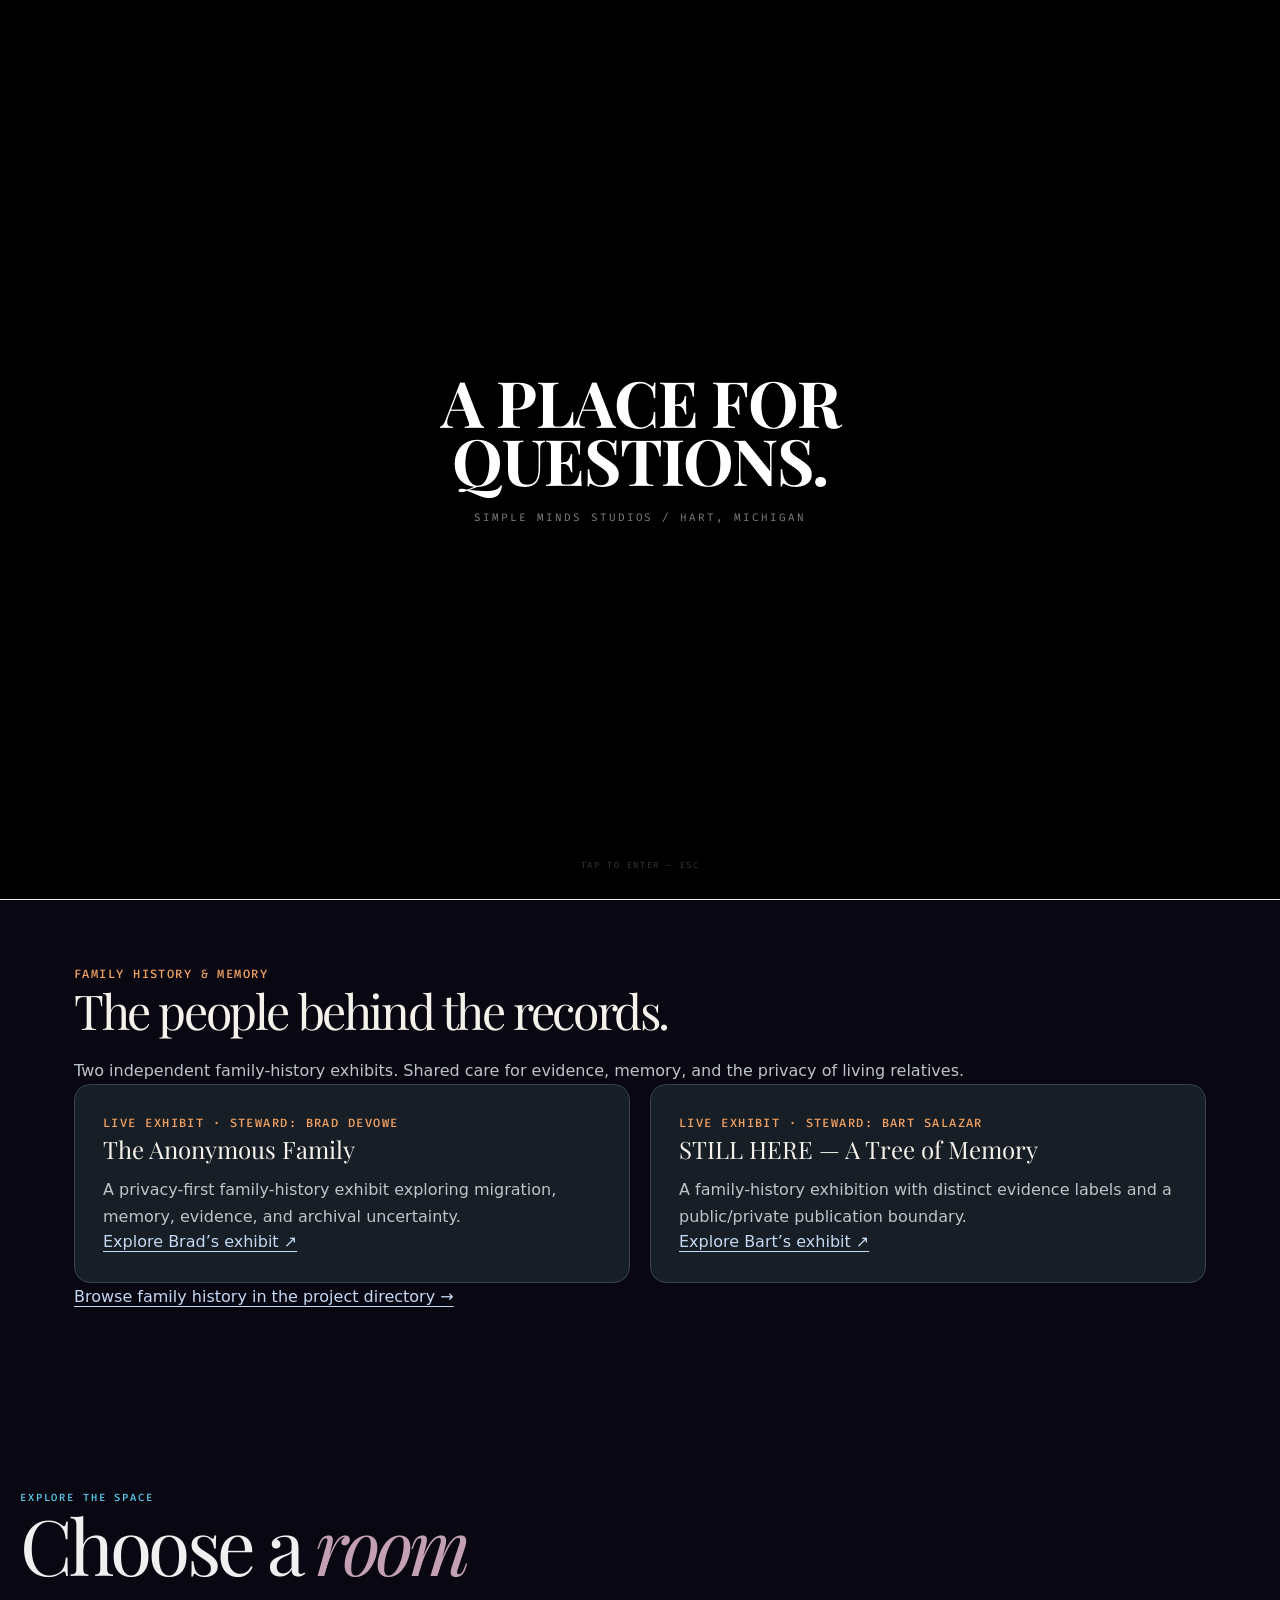
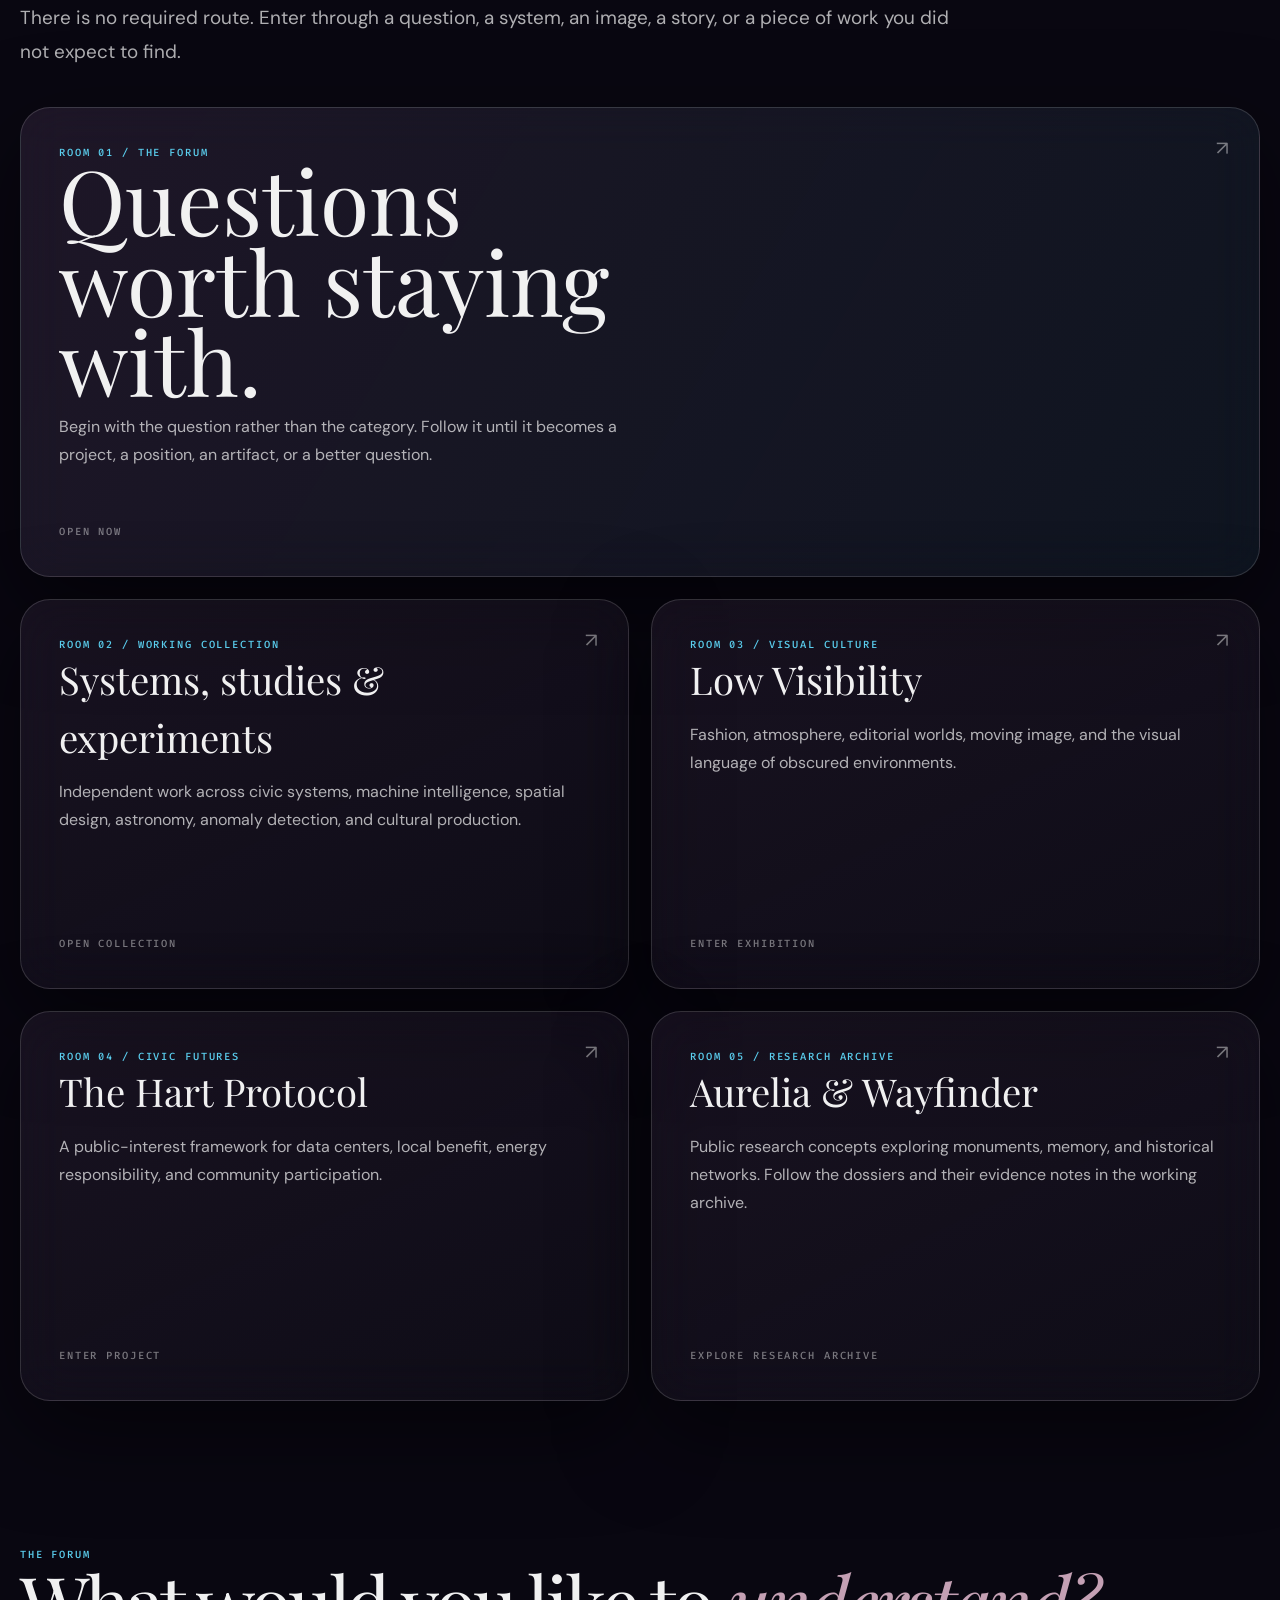
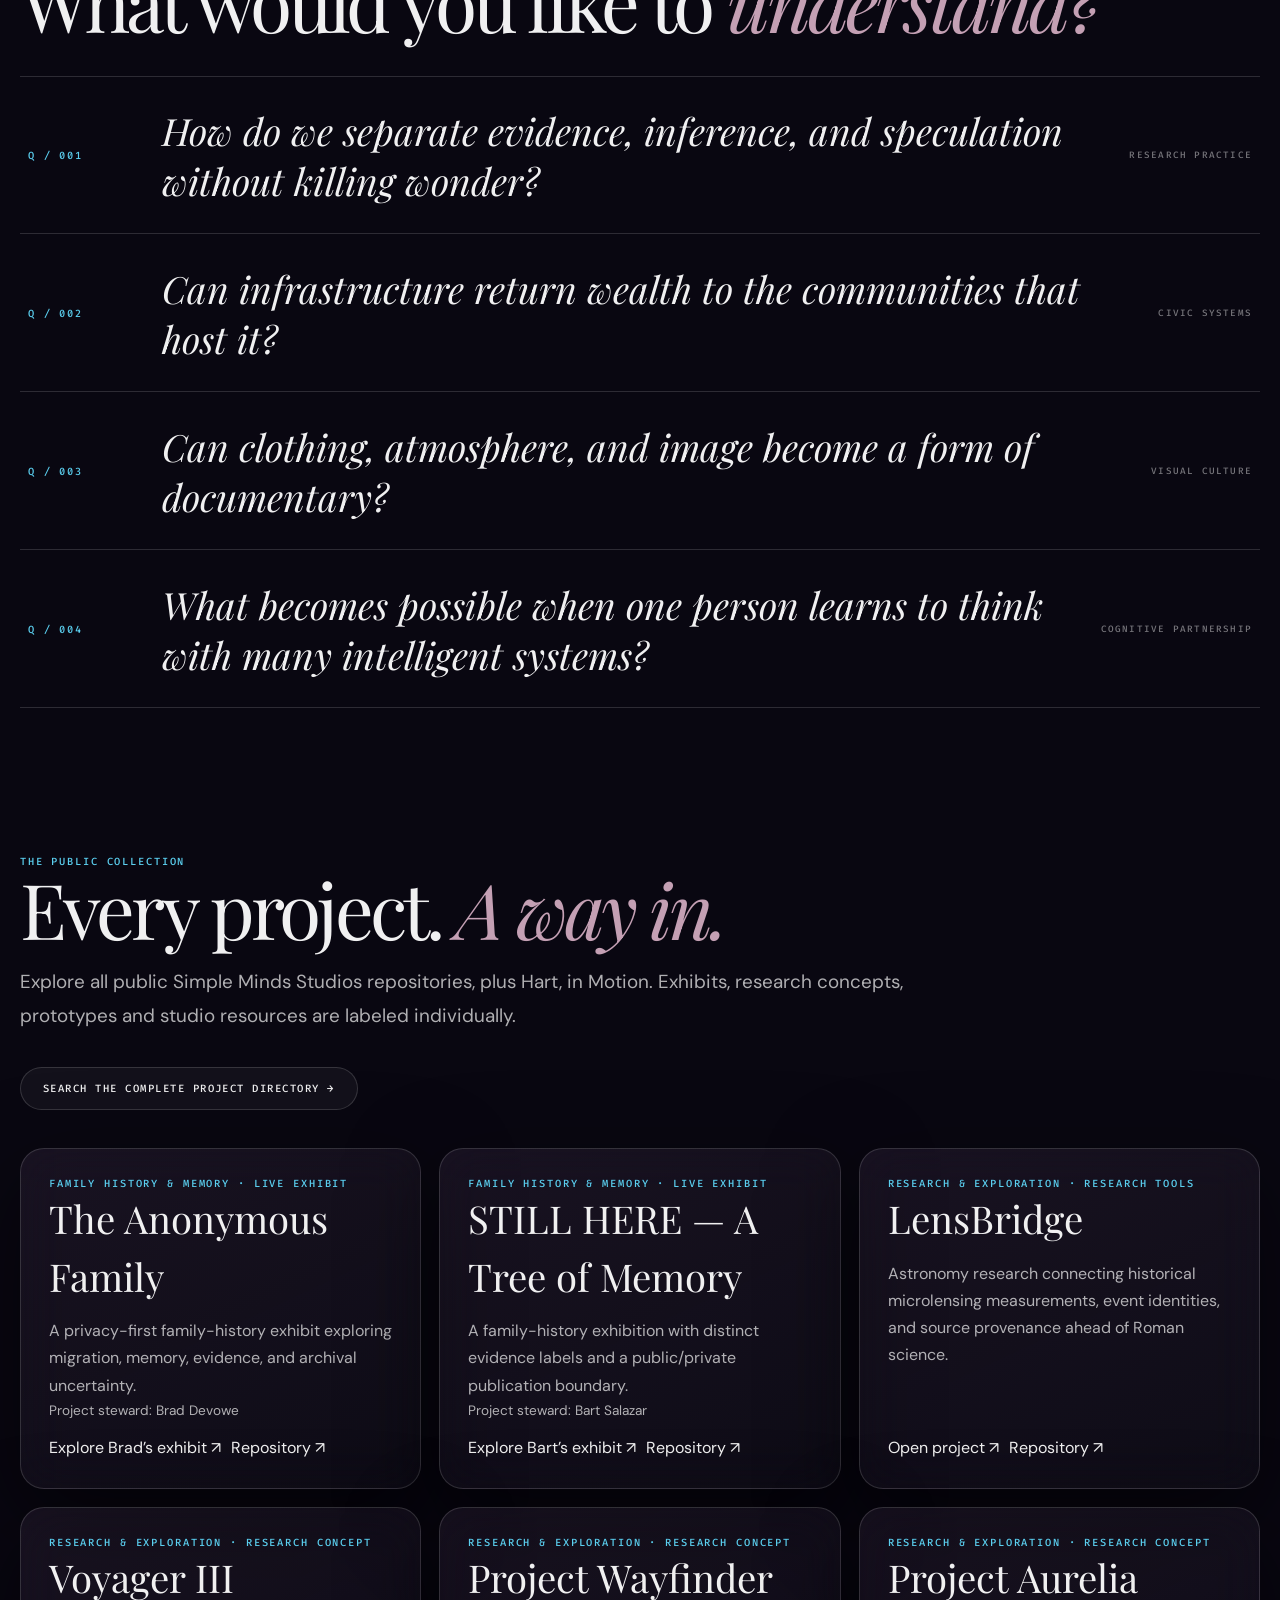
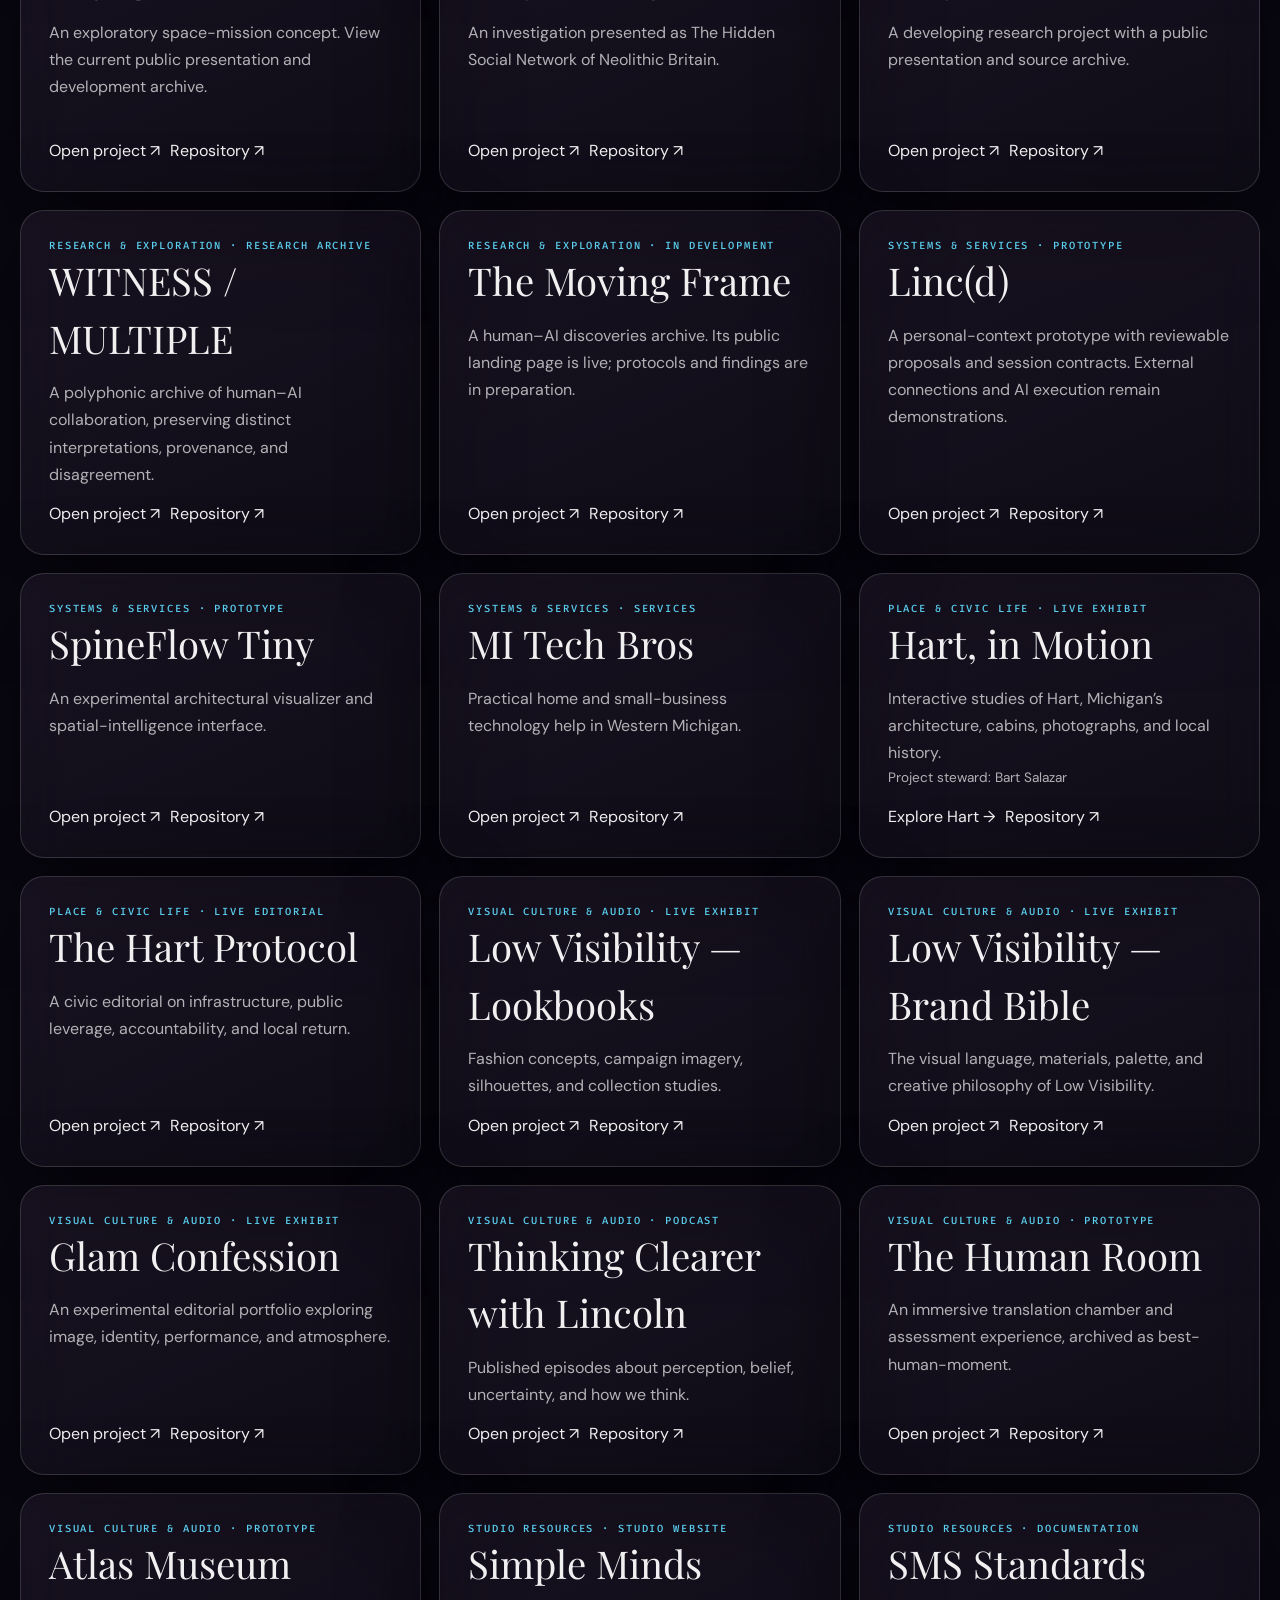
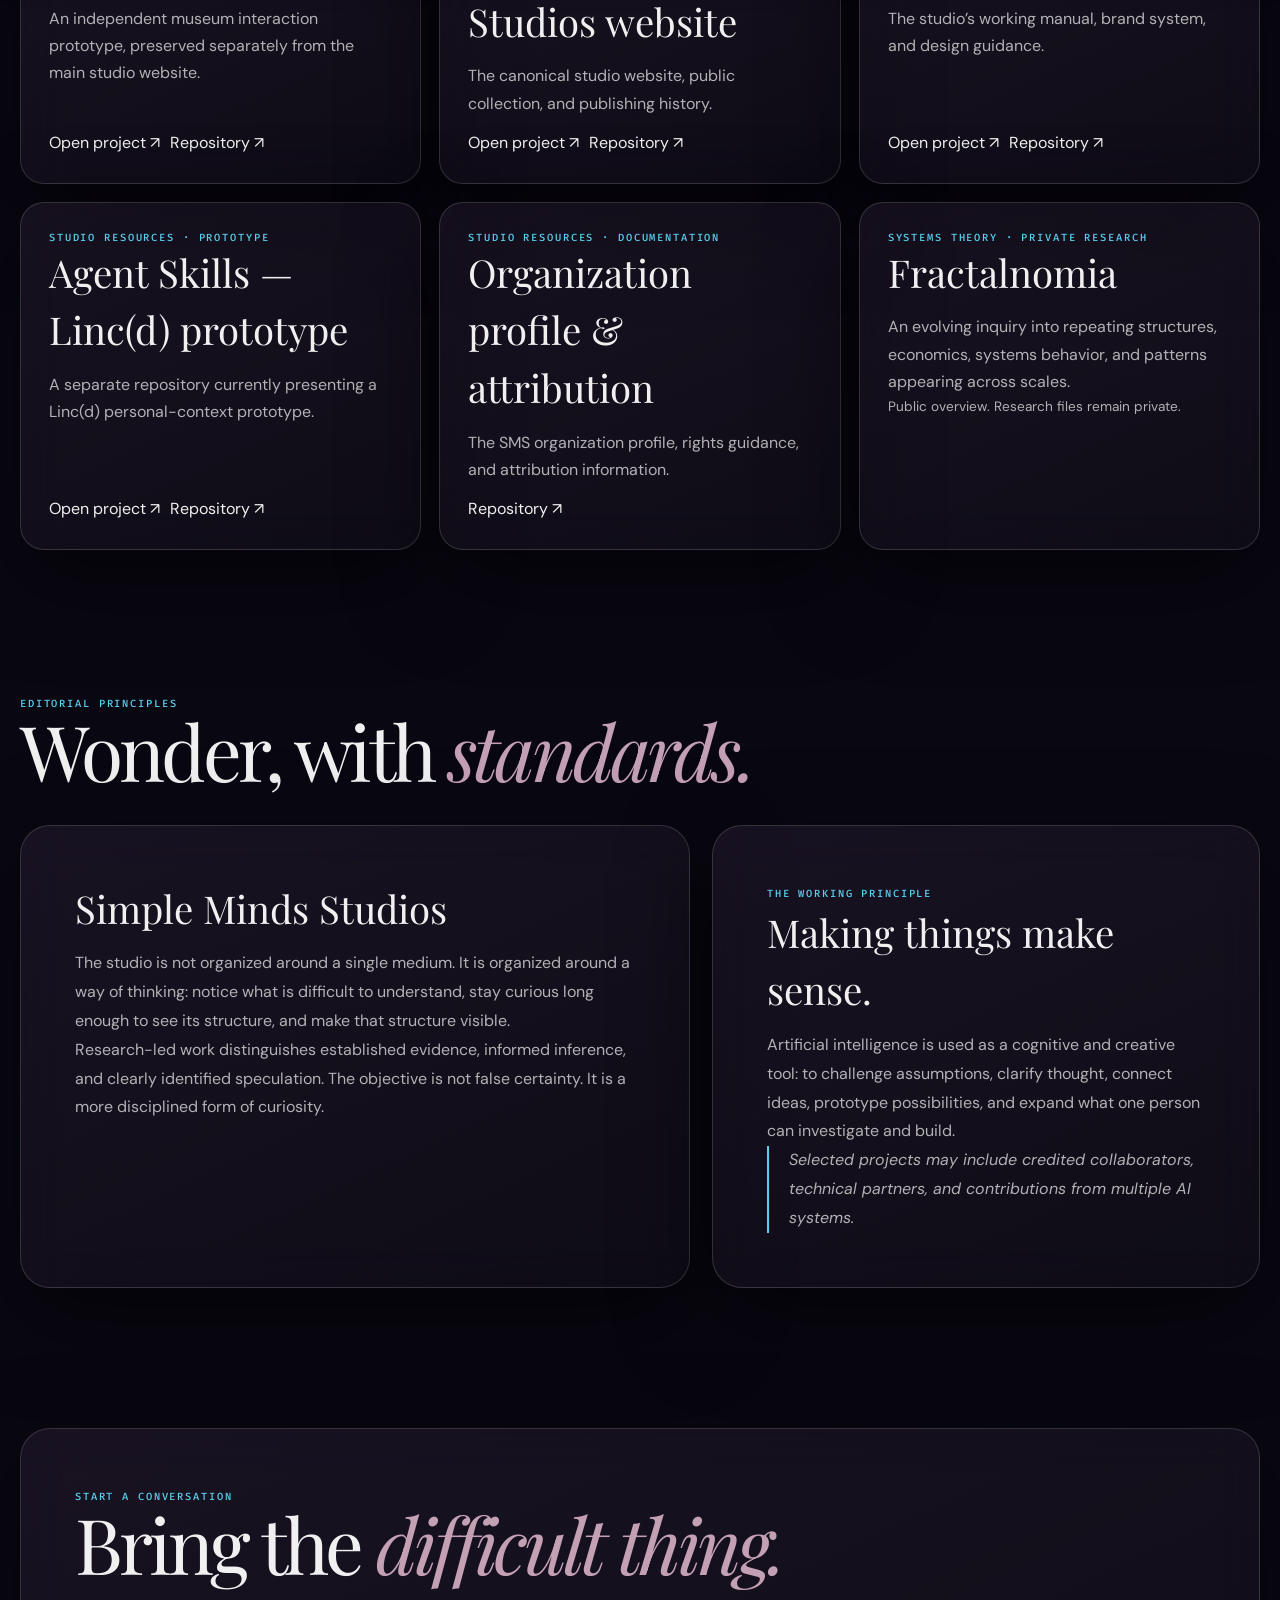
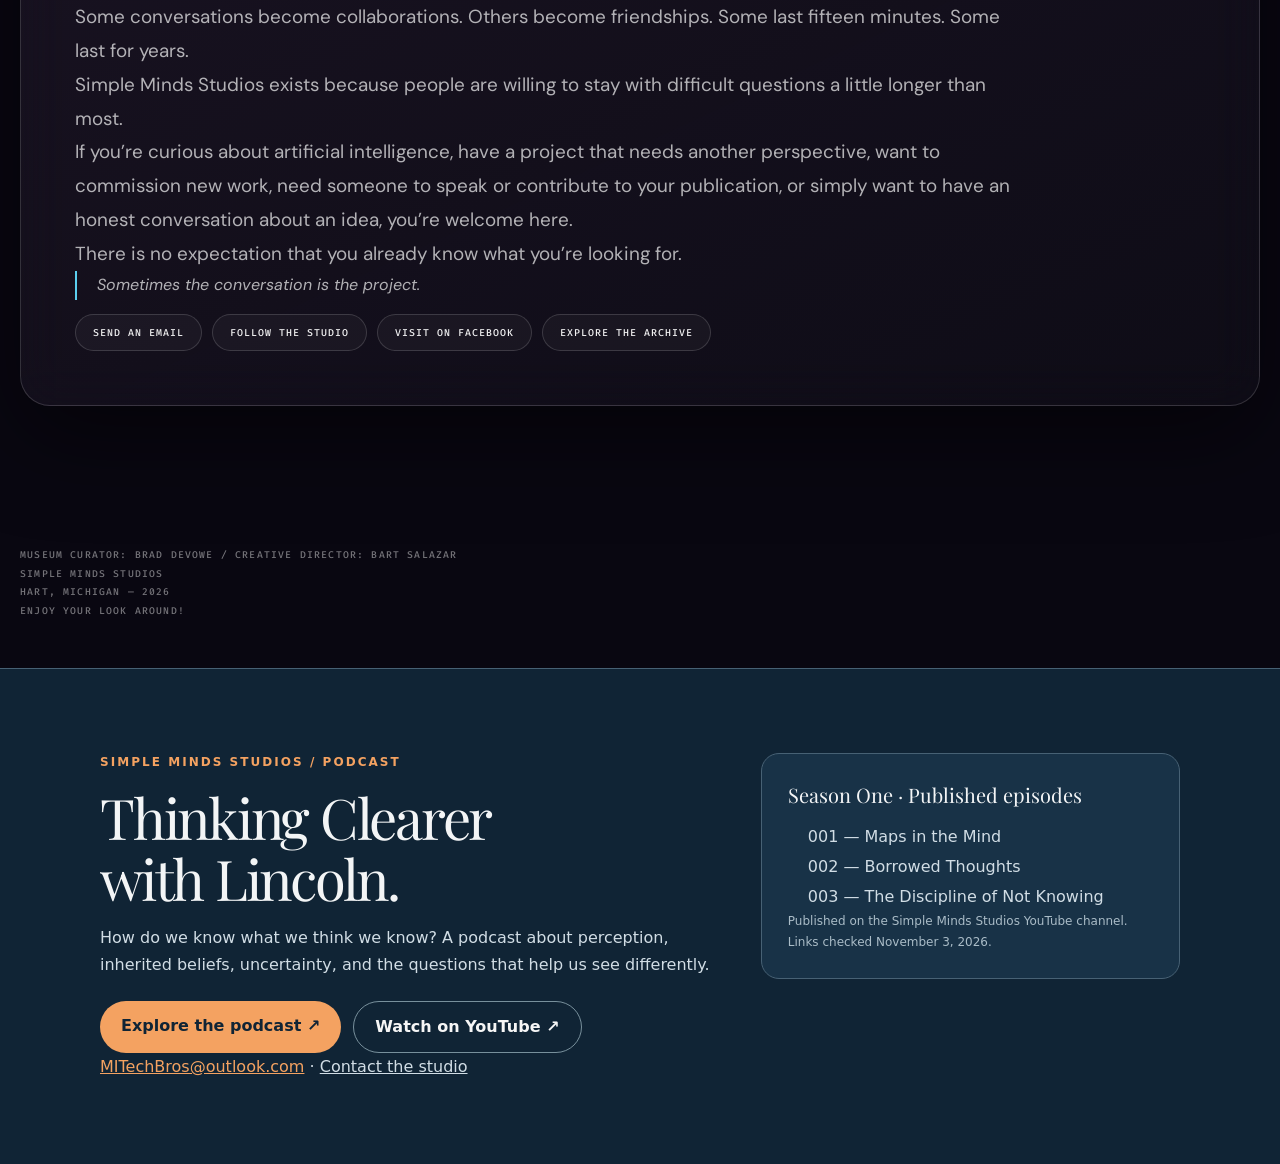
==== commit c96719d2: "Make every public studio repository discoverable on the homepage" ====
--- a/index.html
+++ b/index.html
@@ -10,9 +10,9 @@
 </style>
   <meta charset="UTF-8">
   <meta name="viewport" content="width=device-width, initial-scale=1">
-  <title>Simple Minds Studios — An Environment for Asking Questions</title>
+  <title>Simple Minds Studios — A place for questions</title>
   <style>*,:after,:before{--tw-border-spacing-x:0;--tw-border-spacing-y:0;--tw-translate-x:0;--tw-translate-y:0;--tw-rotate:0;--tw-skew-x:0;--tw-skew-y:0;--tw-scale-x:1;--tw-scale-y:1;--tw-pan-x: ;--tw-pan-y: ;--tw-pinch-zoom: ;--tw-scroll-snap-strictness:proximity;--tw-gradient-from-position: ;--tw-gradient-via-position: ;--tw-gradient-to-position: ;--tw-ordinal: ;--tw-slashed-zero: ;--tw-numeric-figure: ;--tw-numeric-spacing: ;--tw-numeric-fraction: ;--tw-ring-inset: ;--tw-ring-offset-width:0px;--tw-ring-offset-color:#fff;--tw-ring-color:rgba(59,130,246,.5);--tw-ring-offset-shadow:0 0 #0000;--tw-ring-shadow:0 0 #0000;--tw-shadow:0 0 #0000;--tw-shadow-colored:0 0 #0000;--tw-blur: ;--tw-brightness: ;--tw-contrast: ;--tw-grayscale: ;--tw-hue-rotate: ;--tw-invert: ;--tw-saturate: ;--tw-sepia: ;--tw-drop-shadow: ;--tw-backdrop-blur: ;--tw-backdrop-brightness: ;--tw-backdrop-contrast: ;--tw-backdrop-grayscale: ;--tw-backdrop-hue-rotate: ;--tw-backdrop-invert: ;--tw-backdrop-opacity: ;--tw-backdrop-saturate: ;--tw-backdrop-sepia: ;--tw-contain-size: ;--tw-contain-layout: ;--tw-contain-paint: ;--tw-contain-style: }::backdrop{--tw-border-spacing-x:0;--tw-border-spacing-y:0;--tw-translate-x:0;--tw-translate-y:0;--tw-rotate:0;--tw-skew-x:0;--tw-skew-y:0;--tw-scale-x:1;--tw-scale-y:1;--tw-pan-x: ;--tw-pan-y: ;--tw-pinch-zoom: ;--tw-scroll-snap-strictness:proximity;--tw-gradient-from-position: ;--tw-gradient-via-position: ;--tw-gradient-to-position: ;--tw-ordinal: ;--tw-slashed-zero: ;--tw-numeric-figure: ;--tw-numeric-spacing: ;--tw-numeric-fraction: ;--tw-ring-inset: ;--tw-ring-offset-width:0px;--tw-ring-offset-color:#fff;--tw-ring-color:rgba(59,130,246,.5);--tw-ring-offset-shadow:0 0 #0000;--tw-ring-shadow:0 0 #0000;--tw-shadow:0 0 #0000;--tw-shadow-colored:0 0 #0000;--tw-blur: ;--tw-brightness: ;--tw-contrast: ;--tw-grayscale: ;--tw-hue-rotate: ;--tw-invert: ;--tw-saturate: ;--tw-sepia: ;--tw-drop-shadow: ;--tw-backdrop-blur: ;--tw-backdrop-brightness: ;--tw-backdrop-contrast: ;--tw-backdrop-grayscale: ;--tw-backdrop-hue-rotate: ;--tw-backdrop-invert: ;--tw-backdrop-opacity: ;--tw-backdrop-saturate: ;--tw-backdrop-sepia: ;--tw-contain-size: ;--tw-contain-layout: ;--tw-contain-paint: ;--tw-contain-style: }/*! tailwindcss v3.4.18 | MIT License | https://tailwindcss.com*/*,:after,:before{box-sizing:border-box;border:0 solid #e5e7eb}:after,:before{--tw-content:""}:host,html{line-height:1.5;-webkit-text-size-adjust:100%;-moz-tab-size:4;-o-tab-size:4;tab-size:4;font-family:ui-sans-serif,system-ui,sans-serif,Apple Color Emoji,Segoe UI Emoji,Segoe UI Symbol,Noto Color Emoji;font-feature-settings:normal;font-variation-settings:normal;-webkit-tap-highlight-color:transparent}body{line-height:inherit}hr{height:0;color:inherit;border-top-width:1px}abbr:where([title]){-webkit-text-decoration:underline dotted;text-decoration:underline dotted}h1,h2,h3,h4,h5,h6{font-size:inherit;font-weight:inherit}a{color:inherit;text-decoration:inherit}b,strong{font-weight:bolder}code,kbd,pre,samp{font-family:ui-monospace,SFMono-Regular,Menlo,Monaco,Consolas,Liberation Mono,Courier New,monospace;font-feature-settings:normal;font-variation-settings:normal;font-size:1em}small{font-size:80%}sub,sup{font-size:75%;line-height:0;position:relative;vertical-align:baseline}sub{bottom:-.25em}sup{top:-.5em}table{text-indent:0;border-color:inherit;border-collapse:collapse}button,input,optgroup,select,textarea{font-family:inherit;font-feature-settings:inherit;font-variation-settings:inherit;font-size:100%;font-weight:inherit;line-height:inherit;letter-spacing:inherit;color:inherit;margin:0;padding:0}button,select{text-transform:none}button,input:where([type=button]),input:where([type=reset]),input:where([type=submit]){-webkit-appearance:button;background-color:transparent;background-image:none}:-moz-focusring{outline:auto}:-moz-ui-invalid{box-shadow:none}progress{vertical-align:baseline}::-webkit-inner-spin-button,::-webkit-outer-spin-button{height:auto}[type=search]{-webkit-appearance:textfield;outline-offset:-2px}::-webkit-search-decoration{-webkit-appearance:none}::-webkit-file-upload-button{-webkit-appearance:button;font:inherit}summary{display:list-item}blockquote,dd,dl,figure,h1,h2,h3,h4,h5,h6,hr,p,pre{margin:0}fieldset{margin:0}fieldset,legend{padding:0}menu,ol,ul{list-style:none;margin:0;padding:0}dialog{padding:0}textarea{resize:vertical}input::-moz-placeholder,textarea::-moz-placeholder{opacity:1;color:#9ca3af}input::placeholder,textarea::placeholder{opacity:1;color:#9ca3af}[role=button],button{cursor:pointer}:disabled{cursor:default}audio,canvas,embed,iframe,img,object,svg,video{display:block;vertical-align:middle}img,video{max-width:100%;height:auto}[hidden]:where(:not([hidden=until-found])){display:none}.visible{visibility:visible}.fixed{position:fixed}.flex{display:flex}.hidden{display:none}.transform{transform:translate(var(--tw-translate-x),var(--tw-translate-y)) rotate(var(--tw-rotate)) skewX(var(--tw-skew-x)) skewY(var(--tw-skew-y)) scaleX(var(--tw-scale-x)) scaleY(var(--tw-scale-y))}.ease-in-out{transition-timing-function:cubic-bezier(.4,0,.2,1)}#root,body,html{min-height:100%}body{margin:0;font-family:Inter,ui-sans-serif,system-ui,-apple-system,BlinkMacSystemFont,Segoe UI,sans-serif}[role=button]:not([aria-disabled=true]),button:not(:disabled),label[for],select:not(:disabled),summary{cursor:pointer}</style>
-<meta name="description" content="A living cultural space for research, design, film, fashion, music, civic imagination, and the ideas that become more interesting when we stay with them."><meta name="theme-color" content="#0E0E0E"><link rel="canonical" href="https://simplemindsstudios.com/"><meta property="og:title" content="Simple Minds Studios — An Environment for Asking Questions"><meta property="og:description" content="A living cultural space for research, design, film, fashion, music, civic imagination, and the ideas that become more interesting when we stay with them."><meta property="og:image" content="https://simplemindsstudios.com/images/social-preview.PNG"><meta property="og:url" content="https://simplemindsstudios.com/"><link rel="stylesheet" href="https://fonts.googleapis.com/css2?family=Playfair+Display:ital,wght@0,400;0,700;0,900;1,400&amp;family=DM+Sans:wght@300;400;500;600;700&amp;family=Fira+Code:wght@400;500&amp;display=swap"><script defer src="/ethos-wire.js"></script><style id="thinking-clearer-sms-style">
+<meta name="description" content="The canonical studio website, public collection, and publishing history."><meta name="theme-color" content="#0E0E0E"><link rel="canonical" href="https://simplemindsstudios.com/"><meta property="og:title" content="Simple Minds Studios"><meta property="og:description" content="The canonical studio website, public collection, and publishing history."><meta property="og:image" content="https://simplemindsstudios.com/images/social-preview.PNG"><meta property="og:url" content="https://simplemindsstudios.com/"><link rel="stylesheet" href="https://fonts.googleapis.com/css2?family=Playfair+Display:ital,wght@0,400;0,700;0,900;1,400&amp;family=DM+Sans:wght@300;400;500;600;700&amp;family=Fira+Code:wght@400;500&amp;display=swap"><script defer src="/ethos-wire.js"></script><style id="thinking-clearer-sms-style">
 #sms-podcast{position:relative;z-index:1;background:#102435;color:#f3f5f6;border-top:1px solid #476174;padding:clamp(42px,7vw,84px) 24px;font-family:system-ui,-apple-system,sans-serif}
 #sms-podcast .sms-podcast-inner{max-width:1080px;margin:auto;display:grid;grid-template-columns:1.2fr .8fr;gap:32px;align-items:start}
 #sms-podcast .sms-podcast-eyebrow{color:#f4a261;text-transform:uppercase;letter-spacing:.17em;font-size:12px;font-weight:700}
@@ -26,7 +26,11 @@
 #sms-podcast .sms-podcast-card ul{padding-left:20px;line-height:1.85;color:#d1dde5;margin:0}
 #sms-podcast .sms-podcast-note{font-size:12px;color:#aabcc7}
 @media(max-width:760px){#sms-podcast .sms-podcast-inner{grid-template-columns:1fr}}
-</style></head>
+</style><meta property="og:type" content="website">
+<meta property="og:image:alt" content="Simple Minds Studios website — Simple Minds Studios">
+<meta name="twitter:card" content="summary_large_image">
+<link rel="icon" type="image/svg+xml" href="images/favicon.svg">
+</head>
   <script async src="https://www.googletagmanager.com/gtag/js?id=G-8QL1DX6CTL"></script>
 <script>
   window.dataLayer = window.dataLayer || [];
@@ -35,10 +39,14 @@
 
   gtag('config', 'G-8QL1DX6CTL');
 </script>
-  <body>
+  <body><noscript><section style="max-width:850px;margin:50px auto;padding:24px"><h1>Simple Minds Studios</h1><p><a href="/projects/">Browse all public projects</a></p><p><a href="https://simple-minds-studios.github.io/the-anonymous-family/">Brad Devowe — The Anonymous Family</a></p><p><a href="https://simple-minds-studios.github.io/still-here/">Bart Salazar — STILL HERE</a></p></section></noscript>
   <div id="root"></div>
   
-  <script type="module">var $c=Object.create;var{getPrototypeOf:Qc,defineProperty:Ll,getOwnPropertyNames:Hc}=Object;var Kc=Object.prototype.hasOwnProperty;var vn=(e,n,t)=>{t=e!=null?$c(Qc(e)):{};let r=n||!e||!e.__esModule?Ll(t,"default",{value:e,enumerable:!0}):t;for(let l of Hc(e))if(!Kc.call(r,l))Ll(r,l,{get:()=>e[l],enumerable:!0});return r};var ir=(e,n)=>()=>(n||e((n={exports:{}}).exports,n),n.exports);var Yc=(e,n)=>{for(var t in n)Ll(e,t,{get:n[t],enumerable:!0,configurable:!0,set:(r)=>n[t]=()=>r})};var Xc=(e,n)=>()=>(e&&(n=e(e=0)),n);var ft=ir((cf)=>{var ct=Symbol.for("react.element"),Gc=Symbol.for("react.portal"),Zc=Symbol.for("react.fragment"),Jc=Symbol.for("react.strict_mode"),qc=Symbol.for("react.profiler"),jc=Symbol.for("react.provider"),bc=Symbol.for("react.context"),ef=Symbol.for("react.forward_ref"),nf=Symbol.for("react.suspense"),tf=Symbol.for("react.memo"),rf=Symbol.for("react.lazy"),ei=Symbol.iterator;function lf(e){if(e===null||typeof e!=="object")return null;return e=ei&&e[ei]||e["@@iterator"],typeof e==="function"?e:null}var ri={isMounted:function(){return!1},enqueueForceUpdate:function(){},enqueueReplaceState:function(){},enqueueSetState:function(){}},li=Object.assign,oi={};function In(e,n,t){this.props=e,this.context=n,this.refs=oi,this.updater=t||ri}In.prototype.isReactComponent={};In.prototype.setState=function(e,n){if(typeof e!=="object"&&typeof e!=="function"&&e!=null)throw Error("setState(...): takes an object of state variables to update or a function which returns an object of state variables.");this.updater.enqueueSetState(this,e,n,"setState")};In.prototype.forceUpdate=function(e){this.updater.enqueueForceUpdate(this,e,"forceUpdate")};function ui(){}ui.prototype=In.prototype;function Rl(e,n,t){this.props=e,this.context=n,this.refs=oi,this.updater=t||ri}var Ml=Rl.prototype=new ui;Ml.constructor=Rl;li(Ml,In.prototype);Ml.isPureReactComponent=!0;var ni=Array.isArray,ii=Object.prototype.hasOwnProperty,Il={current:null},si={key:!0,ref:!0,__self:!0,__source:!0};function ai(e,n,t){var r,l={},o=null,u=null;if(n!=null)for(r in n.ref!==void 0&&(u=n.ref),n.key!==void 0&&(o=""+n.key),n)ii.call(n,r)&&!si.hasOwnProperty(r)&&(l[r]=n[r]);var i=arguments.length-2;if(i===1)l.children=t;else if(1<i){for(var s=Array(i),c=0;c<i;c++)s[c]=arguments[c+2];l.children=s}if(e&&e.defaultProps)for(r in i=e.defaultProps,i)l[r]===void 0&&(l[r]=i[r]);return{$$typeof:ct,type:e,key:o,ref:u,props:l,_owner:Il.current}}function of(e,n){return{$$typeof:ct,type:e.type,key:n,ref:e.ref,props:e.props,_owner:e._owner}}function Ol(e){return typeof e==="object"&&e!==null&&e.$$typeof===ct}function uf(e){var n={"=":"=0",":":"=2"};return"$"+e.replace(/[=:]/g,function(t){return n[t]})}var ti=/\/+/g;function xl(e,n){return typeof e==="object"&&e!==null&&e.key!=null?uf(""+e.key):n.toString(36)}function ar(e,n,t,r,l){var o=typeof e;if(o==="undefined"||o==="boolean")e=null;var u=!1;if(e===null)u=!0;else switch(o){case"string":case"number":u=!0;break;case"object":switch(e.$$typeof){case ct:case Gc:u=!0}}if(u)return u=e,l=l(u),e=r===""?"."+xl(u,0):r,ni(l)?(t="",e!=null&&(t=e.replace(ti,"$&/")+"/"),ar(l,n,t,"",function(c){return c})):l!=null&&(Ol(l)&&(l=of(l,t+(!l.key||u&&u.key===l.key?"":(""+l.key).replace(ti,"$&/")+"/")+e)),n.push(l)),1;if(u=0,r=r===""?".":r+":",ni(e))for(var i=0;i<e.length;i++){o=e[i];var s=r+xl(o,i);u+=ar(o,n,t,s,l)}else if(s=lf(e),typeof s==="function")for(e=s.call(e),i=0;!(o=e.next()).done;)o=o.value,s=r+xl(o,i++),u+=ar(o,n,t,s,l);else if(o==="object")throw n=String(e),Error("Objects are not valid as a React child (found: "+(n==="[object Object]"?"object with keys {"+Object.keys(e).join(", ")+"}":n)+"). If you meant to render a collection of children, use an array instead.");return u}function sr(e,n,t){if(e==null)return e;var r=[],l=0;return ar(e,r,"","",function(o){return n.call(t,o,l++)}),r}function sf(e){if(e._status===-1){var n=e._result;n=n(),n.then(function(t){if(e._status===0||e._status===-1)e._status=1,e._result=t},function(t){if(e._status===0||e._status===-1)e._status=2,e._result=t}),e._status===-1&&(e._status=0,e._result=n)}if(e._status===1)return e._result.default;throw e._result}var te={current:null},cr={transition:null},af={ReactCurrentDispatcher:te,ReactCurrentBatchConfig:cr,ReactCurrentOwner:Il};function ci(){throw Error("act(...) is not supported in production builds of React.")}cf.Children={map:sr,forEach:function(e,n,t){sr(e,function(){n.apply(this,arguments)},t)},count:function(e){var n=0;return sr(e,function(){n++}),n},toArray:function(e){return sr(e,function(n){return n})||[]},only:function(e){if(!Ol(e))throw Error("React.Children.only expected to receive a single React element child.");return e}};cf.Component=In;cf.Fragment=Zc;cf.Profiler=qc;cf.PureComponent=Rl;cf.StrictMode=Jc;cf.Suspense=nf;cf.__SECRET_INTERNALS_DO_NOT_USE_OR_YOU_WILL_BE_FIRED=af;cf.act=ci;cf.cloneElement=function(e,n,t){if(e===null||e===void 0)throw Error("React.cloneElement(...): The argument must be a React element, but you passed "+e+".");var r=li({},e.props),l=e.key,o=e.ref,u=e._owner;if(n!=null){if(n.ref!==void 0&&(o=n.ref,u=Il.current),n.key!==void 0&&(l=""+n.key),e.type&&e.type.defaultProps)var i=e.type.defaultProps;for(s in n)ii.call(n,s)&&!si.hasOwnProperty(s)&&(r[s]=n[s]===void 0&&i!==void 0?i[s]:n[s])}var s=arguments.length-2;if(s===1)r.children=t;else if(1<s){i=Array(s);for(var c=0;c<s;c++)i[c]=arguments[c+2];r.children=i}return{$$typeof:ct,type:e.type,key:l,ref:o,props:r,_owner:u}};cf.createContext=function(e){return e={$$typeof:bc,_currentValue:e,_currentValue2:e,_threadCount:0,Provider:null,Consumer:null,_defaultValue:null,_globalName:null},e.Provider={$$typeof:jc,_context:e},e.Consumer=e};cf.createElement=ai;cf.createFactory=function(e){var n=ai.bind(null,e);return n.type=e,n};cf.createRef=function(){return{current:null}};cf.forwardRef=function(e){return{$$typeof:ef,render:e}};cf.isValidElement=Ol;cf.lazy=function(e){return{$$typeof:rf,_payload:{_status:-1,_result:e},_init:sf}};cf.memo=function(e,n){return{$$typeof:tf,type:e,compare:n===void 0?null:n}};cf.startTransition=function(e){var n=cr.transition;cr.transition={};try{e()}finally{cr.transition=n}};cf.unstable_act=ci;cf.useCallback=function(e,n){return te.current.useCallback(e,n)};cf.useContext=function(e){return te.current.useContext(e)};cf.useDebugValue=function(){};cf.useDeferredValue=function(e){return te.current.useDeferredValue(e)};cf.useEffect=function(e,n){return te.current.useEffect(e,n)};cf.useId=function(){return te.current.useId()};cf.useImperativeHandle=function(e,n,t){return te.current.useImperativeHandle(e,n,t)};cf.useInsertionEffect=function(e,n){return te.current.useInsertionEffect(e,n)};cf.useLayoutEffect=function(e,n){return te.current.useLayoutEffect(e,n)};cf.useMemo=function(e,n){return te.current.useMemo(e,n)};cf.useReducer=function(e,n,t){return te.current.useReducer(e,n,t)};cf.useRef=function(e){return te.current.useRef(e)};cf.useState=function(e){return te.current.useState(e)};cf.useSyncExternalStore=function(e,n,t){return te.current.useSyncExternalStore(e,n,t)};cf.useTransition=function(){return te.current.useTransition()};cf.version="18.3.1"});var yi=ir((Gf)=>{function Dl(e,n){var t=e.length;e.push(n);e:for(;0<t;){var r=t-1>>>1,l=e[r];if(0<fr(l,n))e[r]=n,e[t]=l,t=r;else break e}}function Ee(e){return e.length===0?null:e[0]}function hr(e){if(e.length===0)return null;var n=e[0],t=e.pop();if(t!==n){e[0]=t;e:for(var r=0,l=e.length,o=l>>>1;r<o;){var u=2*(r+1)-1,i=e[u],s=u+1,c=e[s];if(0>fr(i,t))s<l&&0>fr(c,i)?(e[r]=c,e[s]=t,r=s):(e[r]=i,e[u]=t,r=u);else if(s<l&&0>fr(c,t))e[r]=c,e[s]=t,r=s;else break e}}return n}function fr(e,n){var t=e.sortIndex-n.sortIndex;return t!==0?t:e.id-n.id}if(typeof performance==="object"&&typeof performance.now==="function")Ul=performance,Gf.unstable_now=function(){return Ul.now()};else dr=Date,Vl=dr.now(),Gf.unstable_now=function(){return dr.now()-Vl};var Ul,dr,Vl,xe=[],Ge=[],Xf=1,he=null,q=3,vr=!1,yn=!1,pt=!1,di=typeof setTimeout==="function"?setTimeout:null,pi=typeof clearTimeout==="function"?clearTimeout:null,fi=typeof setImmediate<"u"?setImmediate:null;typeof navigator<"u"&&navigator.scheduling!==void 0&&navigator.scheduling.isInputPending!==void 0&&navigator.scheduling.isInputPending.bind(navigator.scheduling);function Al(e){for(var n=Ee(Ge);n!==null;){if(n.callback===null)hr(Ge);else if(n.startTime<=e)hr(Ge),n.sortIndex=n.expirationTime,Dl(xe,n);else break;n=Ee(Ge)}}function Wl(e){if(pt=!1,Al(e),!yn)if(Ee(xe)!==null)yn=!0,Ql($l);else{var n=Ee(Ge);n!==null&&Hl(Wl,n.startTime-e)}}function $l(e,n){yn=!1,pt&&(pt=!1,pi(mt),mt=-1),vr=!0;var t=q;try{Al(n);for(he=Ee(xe);he!==null&&(!(he.expirationTime>n)||e&&!vi());){var r=he.callback;if(typeof r==="function"){he.callback=null,q=he.priorityLevel;var l=r(he.expirationTime<=n);n=Gf.unstable_now(),typeof l==="function"?he.callback=l:he===Ee(xe)&&hr(xe),Al(n)}else hr(xe);he=Ee(xe)}if(he!==null)var o=!0;else{var u=Ee(Ge);u!==null&&Hl(Wl,u.startTime-n),o=!1}return o}finally{he=null,q=t,vr=!1}}var yr=!1,pr=null,mt=-1,mi=5,hi=-1;function vi(){return Gf.unstable_now()-hi<mi?!1:!0}function Fl(){if(pr!==null){var e=Gf.unstable_now();hi=e;var n=!0;try{n=pr(!0,e)}finally{n?dt():(yr=!1,pr=null)}}else yr=!1}var dt;if(typeof fi==="function")dt=function(){fi(Fl)};else if(typeof MessageChannel<"u")mr=new MessageChannel,Bl=mr.port2,mr.port1.onmessage=Fl,dt=function(){Bl.postMessage(null)};else dt=function(){di(Fl,0)};var mr,Bl;function Ql(e){pr=e,yr||(yr=!0,dt())}function Hl(e,n){mt=di(function(){e(Gf.unstable_now())},n)}Gf.unstable_IdlePriority=5;Gf.unstable_ImmediatePriority=1;Gf.unstable_LowPriority=4;Gf.unstable_NormalPriority=3;Gf.unstable_Profiling=null;Gf.unstable_UserBlockingPriority=2;Gf.unstable_cancelCallback=function(e){e.callback=null};Gf.unstable_continueExecution=function(){yn||vr||(yn=!0,Ql($l))};Gf.unstable_forceFrameRate=function(e){0>e||125<e?console.error("forceFrameRate takes a positive int between 0 and 125, forcing frame rates higher than 125 fps is not supported"):mi=0<e?Math.floor(1000/e):5};Gf.unstable_getCurrentPriorityLevel=function(){return q};Gf.unstable_getFirstCallbackNode=function(){return Ee(xe)};Gf.unstable_next=function(e){switch(q){case 1:case 2:case 3:var n=3;break;default:n=q}var t=q;q=n;try{return e()}finally{q=t}};Gf.unstable_pauseExecution=function(){};Gf.unstable_requestPaint=function(){};Gf.unstable_runWithPriority=function(e,n){switch(e){case 1:case 2:case 3:case 4:case 5:break;default:e=3}var t=q;q=e;try{return n()}finally{q=t}};Gf.unstable_scheduleCallback=function(e,n,t){var r=Gf.unstable_now();switch(typeof t==="object"&&t!==null?(t=t.delay,t=typeof t==="number"&&0<t?r+t:r):t=r,e){case 1:var l=-1;break;case 2:l=250;break;case 5:l=1073741823;break;case 4:l=1e4;break;default:l=5000}return l=t+l,e={id:Xf++,callback:n,priorityLevel:e,startTime:t,expirationTime:l,sortIndex:-1},t>r?(e.sortIndex=t,Dl(Ge,e),Ee(xe)===null&&e===Ee(Ge)&&(pt?(pi(mt),mt=-1):pt=!0,Hl(Wl,t-r))):(e.sortIndex=l,Dl(xe,e),yn||vr||(yn=!0,Ql($l))),e};Gf.unstable_shouldYield=vi;Gf.unstable_wrapCallback=function(e){var n=q;return function(){var t=q;q=n;try{return e.apply(this,arguments)}finally{q=t}}}});var qu={};Yc(qu,{version:()=>Rc,unstable_renderSubtreeIntoContainer:()=>xc,unstable_batchedUpdates:()=>Lc,unmountComponentAtNode:()=>Tc,render:()=>zc,hydrateRoot:()=>Pc,hydrate:()=>Nc,flushSync:()=>_c,findDOMNode:()=>Cc,createRoot:()=>Ec,createPortal:()=>kc,__SECRET_INTERNALS_DO_NOT_USE_OR_YOU_WILL_BE_FIRED:()=>Sc});function y(e){for(var n="https://reactjs.org/docs/error-decoder.html?invariant="+e,t=1;t<arguments.length;t++)n+="&args[]="+encodeURIComponent(arguments[t]);return"Minified React error #"+e+"; visit "+n+" for the full message or use the non-minified dev environment for full errors and additional helpful warnings."}function Rn(e,n){nt(e,n),nt(e+"Capture",n)}function nt(e,n){At[e]=n;for(e=0;e<n.length;e++)Cs.add(n[e])}function md(e){if(po.call(wi,e))return!0;if(po.call(gi,e))return!1;if(pd.test(e))return wi[e]=!0;return gi[e]=!0,!1}function hd(e,n,t,r){if(t!==null&&t.type===0)return!1;switch(typeof n){case"function":case"symbol":return!0;case"boolean":if(r)return!1;if(t!==null)return!t.acceptsBooleans;return e=e.toLowerCase().slice(0,5),e!=="data-"&&e!=="aria-";default:return!1}}function vd(e,n,t,r){if(n===null||typeof n>"u"||hd(e,n,t,r))return!0;if(r)return!1;if(t!==null)switch(t.type){case 3:return!n;case 4:return n===!1;case 5:return isNaN(n);case 6:return isNaN(n)||1>n}return!1}function oe(e,n,t,r,l,o,u){this.acceptsBooleans=n===2||n===3||n===4,this.attributeName=r,this.attributeNamespace=l,this.mustUseProperty=t,this.propertyName=e,this.type=n,this.sanitizeURL=o,this.removeEmptyString=u}function su(e){return e[1].toUpperCase()}function au(e,n,t,r){var l=J.hasOwnProperty(n)?J[n]:null;if(l!==null?l.type!==0:r||!(2<n.length)||n[0]!=="o"&&n[0]!=="O"||n[1]!=="n"&&n[1]!=="N")vd(n,t,l,r)&&(t=null),r||l===null?md(n)&&(t===null?e.removeAttribute(n):e.setAttribute(n,""+t)):l.mustUseProperty?e[l.propertyName]=t===null?l.type===3?!1:"":t:(n=l.attributeName,r=l.attributeNamespace,t===null?e.removeAttribute(n):(l=l.type,t=l===3||l===4&&t===!0?"":""+t,r?e.setAttributeNS(r,n,t):e.setAttribute(n,t)))}function ht(e){if(e===null||typeof e!=="object")return null;return e=Si&&e[Si]||e["@@iterator"],typeof e==="function"?e:null}function Et(e){if(Kl===void 0)try{throw Error()}catch(t){var n=t.stack.trim().match(/\n( *(at )?)/);Kl=n&&n[1]||""}return`
+  <script type="module">
+/* SMS_PUBLIC_CATALOG_START */
+const smsPublicCatalog = [{"repo":"the-anonymous-family","title":"The Anonymous Family","category":"Family History & Memory","status":"Live exhibit","description":"A privacy-first family-history exhibit exploring migration, memory, evidence, and archival uncertainty.","steward":"Brad Devowe","url":"https://simple-minds-studios.github.io/the-anonymous-family/","repository":"https://github.com/Simple-Minds-Studios/the-anonymous-family","slug":"the-anonymous-family"},{"repo":"still-here","title":"STILL HERE — A Tree of Memory","category":"Family History & Memory","status":"Live exhibit","description":"A family-history exhibition with distinct evidence labels and a public/private publication boundary.","steward":"Bart Salazar","url":"https://simple-minds-studios.github.io/still-here/","repository":"https://github.com/Simple-Minds-Studios/still-here","slug":"still-here"},{"repo":"RomanMAST","title":"LensBridge","category":"Research & Exploration","status":"Research tools","description":"Astronomy research connecting historical microlensing measurements, event identities, and source provenance ahead of Roman science.","steward":"","url":"https://simple-minds-studios.github.io/RomanMAST/","repository":"https://github.com/Simple-Minds-Studios/RomanMAST","slug":"romanmast"},{"repo":"project-voyager-iii","title":"Voyager III","category":"Research & Exploration","status":"Research concept","description":"An exploratory space-mission concept. View the current public presentation and development archive.","steward":"","url":"https://simple-minds-studios.github.io/project-voyager-iii/","repository":"https://github.com/Simple-Minds-Studios/project-voyager-iii","slug":"project-voyager-iii"},{"repo":"project-wayfinder","title":"Project Wayfinder","category":"Research & Exploration","status":"Research concept","description":"An investigation presented as The Hidden Social Network of Neolithic Britain.","steward":"","url":"https://simple-minds-studios.github.io/project-wayfinder/","repository":"https://github.com/Simple-Minds-Studios/project-wayfinder","slug":"project-wayfinder"},{"repo":"project-aurelia","title":"Project Aurelia","category":"Research & Exploration","status":"Research concept","description":"A developing research project with a public presentation and source archive.","steward":"","url":"https://simple-minds-studios.github.io/project-aurelia/","repository":"https://github.com/Simple-Minds-Studios/project-aurelia","slug":"project-aurelia"},{"repo":"witness-multiple","title":"WITNESS / MULTIPLE","category":"Research & Exploration","status":"Research archive","description":"A polyphonic archive of human–AI collaboration, preserving distinct interpretations, provenance, and disagreement.","steward":"","url":"https://simple-minds-studios.github.io/witness-multiple/","repository":"https://github.com/Simple-Minds-Studios/witness-multiple","slug":"witness-multiple"},{"repo":"the-moving-frame","title":"The Moving Frame","category":"Research & Exploration","status":"In development","description":"A human–AI discoveries archive. Its public landing page is live; protocols and findings are in preparation.","steward":"","url":"https://simple-minds-studios.github.io/the-moving-frame/","repository":"https://github.com/Simple-Minds-Studios/the-moving-frame","slug":"the-moving-frame"},{"repo":"lincd-public","title":"Linc(d)","category":"Systems & Services","status":"Prototype","description":"A personal-context prototype with reviewable proposals and session contracts. External connections and AI execution remain demonstrations.","steward":"","url":"https://simple-minds-studios.github.io/lincd-public/","repository":"https://github.com/Simple-Minds-Studios/lincd-public","slug":"lincd-public"},{"repo":"spineflow-tiny-showcase","title":"SpineFlow Tiny","category":"Systems & Services","status":"Prototype","description":"An experimental architectural visualizer and spatial-intelligence interface.","steward":"","url":"https://simple-minds-studios.github.io/spineflow-tiny-showcase/","repository":"https://github.com/Simple-Minds-Studios/spineflow-tiny-showcase","slug":"spineflow-tiny-showcase"},{"repo":"mi-tech-bros","title":"MI Tech Bros","category":"Systems & Services","status":"Services","description":"Practical home and small-business technology help in Western Michigan.","steward":"","url":"https://simple-minds-studios.github.io/mi-tech-bros/","repository":"https://github.com/Simple-Minds-Studios/mi-tech-bros","slug":"mi-tech-bros"},{"repo":null,"title":"Hart, in Motion","category":"Place & Civic Life","status":"Live exhibit","description":"Interactive studies of Hart, Michigan’s architecture, cabins, photographs, and local history.","steward":"Bart Salazar","url":"https://simplemindsstudios.com/hart-in-motion/","repository":"https://github.com/Simple-Minds-Studios/simplemindsstudios.github.io","slug":"hart-in-motion"},{"repo":"the-hart-protocol","title":"The Hart Protocol","category":"Place & Civic Life","status":"Live editorial","description":"A civic editorial on infrastructure, public leverage, accountability, and local return.","steward":"","url":"https://simple-minds-studios.github.io/the-hart-protocol/","repository":"https://github.com/Simple-Minds-Studios/the-hart-protocol","slug":"the-hart-protocol"},{"repo":"Low-Visibility-Lookbooks","title":"Low Visibility — Lookbooks","category":"Visual Culture & Audio","status":"Live exhibit","description":"Fashion concepts, campaign imagery, silhouettes, and collection studies.","steward":"","url":"https://simple-minds-studios.github.io/Low-Visibility-Lookbooks/","repository":"https://github.com/Simple-Minds-Studios/Low-Visibility-Lookbooks","slug":"low-visibility-lookbooks"},{"repo":"low-visibility-brand-bible","title":"Low Visibility — Brand Bible","category":"Visual Culture & Audio","status":"Live exhibit","description":"The visual language, materials, palette, and creative philosophy of Low Visibility.","steward":"","url":"https://simple-minds-studios.github.io/low-visibility-brand-bible/","repository":"https://github.com/Simple-Minds-Studios/low-visibility-brand-bible","slug":"low-visibility-brand-bible"},{"repo":"glam-confession","title":"Glam Confession","category":"Visual Culture & Audio","status":"Live exhibit","description":"An experimental editorial portfolio exploring image, identity, performance, and atmosphere.","steward":"","url":"https://simple-minds-studios.github.io/glam-confession/","repository":"https://github.com/Simple-Minds-Studios/glam-confession","slug":"glam-confession"},{"repo":"thinking-clearer","title":"Thinking Clearer with Lincoln","category":"Visual Culture & Audio","status":"Podcast","description":"Published episodes about perception, belief, uncertainty, and how we think.","steward":"","url":"https://simple-minds-studios.github.io/thinking-clearer/","repository":"https://github.com/Simple-Minds-Studios/thinking-clearer","slug":"thinking-clearer"},{"repo":"best-human-moment","title":"The Human Room","category":"Visual Culture & Audio","status":"Prototype","description":"An immersive translation chamber and assessment experience, archived as best-human-moment.","steward":"","url":"https://simple-minds-studios.github.io/best-human-moment/","repository":"https://github.com/Simple-Minds-Studios/best-human-moment","slug":"best-human-moment"},{"repo":"public-website.github.io","title":"Atlas Museum","category":"Visual Culture & Audio","status":"Prototype","description":"An independent museum interaction prototype, preserved separately from the main studio website.","steward":"","url":"https://simple-minds-studios.github.io/public-website.github.io/","repository":"https://github.com/Simple-Minds-Studios/public-website.github.io","slug":"public-website-github-io"},{"repo":"simplemindsstudios.github.io","title":"Simple Minds Studios website","category":"Studio Resources","status":"Studio website","description":"The canonical studio website, public collection, and publishing history.","steward":"","url":"https://simplemindsstudios.com/","repository":"https://github.com/Simple-Minds-Studios/simplemindsstudios.github.io","slug":"simplemindsstudios-github-io"},{"repo":"sms-standards","title":"SMS Standards","category":"Studio Resources","status":"Documentation","description":"The studio’s working manual, brand system, and design guidance.","steward":"","url":"https://simple-minds-studios.github.io/sms-standards/","repository":"https://github.com/Simple-Minds-Studios/sms-standards","slug":"sms-standards"},{"repo":"agent-skills","title":"Agent Skills — Linc(d) prototype","category":"Studio Resources","status":"Prototype","description":"A separate repository currently presenting a Linc(d) personal-context prototype.","steward":"","url":"https://simple-minds-studios.github.io/agent-skills/","repository":"https://github.com/Simple-Minds-Studios/agent-skills","slug":"agent-skills"},{"repo":".github","title":"Organization profile & attribution","category":"Studio Resources","status":"Documentation","description":"The SMS organization profile, rights guidance, and attribution information.","steward":"","url":null,"repository":"https://github.com/Simple-Minds-Studios/.github","slug":"github"}];
+/* SMS_PUBLIC_CATALOG_END */
+var $c=Object.create;var{getPrototypeOf:Qc,defineProperty:Ll,getOwnPropertyNames:Hc}=Object;var Kc=Object.prototype.hasOwnProperty;var vn=(e,n,t)=>{t=e!=null?$c(Qc(e)):{};let r=n||!e||!e.__esModule?Ll(t,"default",{value:e,enumerable:!0}):t;for(let l of Hc(e))if(!Kc.call(r,l))Ll(r,l,{get:()=>e[l],enumerable:!0});return r};var ir=(e,n)=>()=>(n||e((n={exports:{}}).exports,n),n.exports);var Yc=(e,n)=>{for(var t in n)Ll(e,t,{get:n[t],enumerable:!0,configurable:!0,set:(r)=>n[t]=()=>r})};var Xc=(e,n)=>()=>(e&&(n=e(e=0)),n);var ft=ir((cf)=>{var ct=Symbol.for("react.element"),Gc=Symbol.for("react.portal"),Zc=Symbol.for("react.fragment"),Jc=Symbol.for("react.strict_mode"),qc=Symbol.for("react.profiler"),jc=Symbol.for("react.provider"),bc=Symbol.for("react.context"),ef=Symbol.for("react.forward_ref"),nf=Symbol.for("react.suspense"),tf=Symbol.for("react.memo"),rf=Symbol.for("react.lazy"),ei=Symbol.iterator;function lf(e){if(e===null||typeof e!=="object")return null;return e=ei&&e[ei]||e["@@iterator"],typeof e==="function"?e:null}var ri={isMounted:function(){return!1},enqueueForceUpdate:function(){},enqueueReplaceState:function(){},enqueueSetState:function(){}},li=Object.assign,oi={};function In(e,n,t){this.props=e,this.context=n,this.refs=oi,this.updater=t||ri}In.prototype.isReactComponent={};In.prototype.setState=function(e,n){if(typeof e!=="object"&&typeof e!=="function"&&e!=null)throw Error("setState(...): takes an object of state variables to update or a function which returns an object of state variables.");this.updater.enqueueSetState(this,e,n,"setState")};In.prototype.forceUpdate=function(e){this.updater.enqueueForceUpdate(this,e,"forceUpdate")};function ui(){}ui.prototype=In.prototype;function Rl(e,n,t){this.props=e,this.context=n,this.refs=oi,this.updater=t||ri}var Ml=Rl.prototype=new ui;Ml.constructor=Rl;li(Ml,In.prototype);Ml.isPureReactComponent=!0;var ni=Array.isArray,ii=Object.prototype.hasOwnProperty,Il={current:null},si={key:!0,ref:!0,__self:!0,__source:!0};function ai(e,n,t){var r,l={},o=null,u=null;if(n!=null)for(r in n.ref!==void 0&&(u=n.ref),n.key!==void 0&&(o=""+n.key),n)ii.call(n,r)&&!si.hasOwnProperty(r)&&(l[r]=n[r]);var i=arguments.length-2;if(i===1)l.children=t;else if(1<i){for(var s=Array(i),c=0;c<i;c++)s[c]=arguments[c+2];l.children=s}if(e&&e.defaultProps)for(r in i=e.defaultProps,i)l[r]===void 0&&(l[r]=i[r]);return{$$typeof:ct,type:e,key:o,ref:u,props:l,_owner:Il.current}}function of(e,n){return{$$typeof:ct,type:e.type,key:n,ref:e.ref,props:e.props,_owner:e._owner}}function Ol(e){return typeof e==="object"&&e!==null&&e.$$typeof===ct}function uf(e){var n={"=":"=0",":":"=2"};return"$"+e.replace(/[=:]/g,function(t){return n[t]})}var ti=/\/+/g;function xl(e,n){return typeof e==="object"&&e!==null&&e.key!=null?uf(""+e.key):n.toString(36)}function ar(e,n,t,r,l){var o=typeof e;if(o==="undefined"||o==="boolean")e=null;var u=!1;if(e===null)u=!0;else switch(o){case"string":case"number":u=!0;break;case"object":switch(e.$$typeof){case ct:case Gc:u=!0}}if(u)return u=e,l=l(u),e=r===""?"."+xl(u,0):r,ni(l)?(t="",e!=null&&(t=e.replace(ti,"$&/")+"/"),ar(l,n,t,"",function(c){return c})):l!=null&&(Ol(l)&&(l=of(l,t+(!l.key||u&&u.key===l.key?"":(""+l.key).replace(ti,"$&/")+"/")+e)),n.push(l)),1;if(u=0,r=r===""?".":r+":",ni(e))for(var i=0;i<e.length;i++){o=e[i];var s=r+xl(o,i);u+=ar(o,n,t,s,l)}else if(s=lf(e),typeof s==="function")for(e=s.call(e),i=0;!(o=e.next()).done;)o=o.value,s=r+xl(o,i++),u+=ar(o,n,t,s,l);else if(o==="object")throw n=String(e),Error("Objects are not valid as a React child (found: "+(n==="[object Object]"?"object with keys {"+Object.keys(e).join(", ")+"}":n)+"). If you meant to render a collection of children, use an array instead.");return u}function sr(e,n,t){if(e==null)return e;var r=[],l=0;return ar(e,r,"","",function(o){return n.call(t,o,l++)}),r}function sf(e){if(e._status===-1){var n=e._result;n=n(),n.then(function(t){if(e._status===0||e._status===-1)e._status=1,e._result=t},function(t){if(e._status===0||e._status===-1)e._status=2,e._result=t}),e._status===-1&&(e._status=0,e._result=n)}if(e._status===1)return e._result.default;throw e._result}var te={current:null},cr={transition:null},af={ReactCurrentDispatcher:te,ReactCurrentBatchConfig:cr,ReactCurrentOwner:Il};function ci(){throw Error("act(...) is not supported in production builds of React.")}cf.Children={map:sr,forEach:function(e,n,t){sr(e,function(){n.apply(this,arguments)},t)},count:function(e){var n=0;return sr(e,function(){n++}),n},toArray:function(e){return sr(e,function(n){return n})||[]},only:function(e){if(!Ol(e))throw Error("React.Children.only expected to receive a single React element child.");return e}};cf.Component=In;cf.Fragment=Zc;cf.Profiler=qc;cf.PureComponent=Rl;cf.StrictMode=Jc;cf.Suspense=nf;cf.__SECRET_INTERNALS_DO_NOT_USE_OR_YOU_WILL_BE_FIRED=af;cf.act=ci;cf.cloneElement=function(e,n,t){if(e===null||e===void 0)throw Error("React.cloneElement(...): The argument must be a React element, but you passed "+e+".");var r=li({},e.props),l=e.key,o=e.ref,u=e._owner;if(n!=null){if(n.ref!==void 0&&(o=n.ref,u=Il.current),n.key!==void 0&&(l=""+n.key),e.type&&e.type.defaultProps)var i=e.type.defaultProps;for(s in n)ii.call(n,s)&&!si.hasOwnProperty(s)&&(r[s]=n[s]===void 0&&i!==void 0?i[s]:n[s])}var s=arguments.length-2;if(s===1)r.children=t;else if(1<s){i=Array(s);for(var c=0;c<s;c++)i[c]=arguments[c+2];r.children=i}return{$$typeof:ct,type:e.type,key:l,ref:o,props:r,_owner:u}};cf.createContext=function(e){return e={$$typeof:bc,_currentValue:e,_currentValue2:e,_threadCount:0,Provider:null,Consumer:null,_defaultValue:null,_globalName:null},e.Provider={$$typeof:jc,_context:e},e.Consumer=e};cf.createElement=ai;cf.createFactory=function(e){var n=ai.bind(null,e);return n.type=e,n};cf.createRef=function(){return{current:null}};cf.forwardRef=function(e){return{$$typeof:ef,render:e}};cf.isValidElement=Ol;cf.lazy=function(e){return{$$typeof:rf,_payload:{_status:-1,_result:e},_init:sf}};cf.memo=function(e,n){return{$$typeof:tf,type:e,compare:n===void 0?null:n}};cf.startTransition=function(e){var n=cr.transition;cr.transition={};try{e()}finally{cr.transition=n}};cf.unstable_act=ci;cf.useCallback=function(e,n){return te.current.useCallback(e,n)};cf.useContext=function(e){return te.current.useContext(e)};cf.useDebugValue=function(){};cf.useDeferredValue=function(e){return te.current.useDeferredValue(e)};cf.useEffect=function(e,n){return te.current.useEffect(e,n)};cf.useId=function(){return te.current.useId()};cf.useImperativeHandle=function(e,n,t){return te.current.useImperativeHandle(e,n,t)};cf.useInsertionEffect=function(e,n){return te.current.useInsertionEffect(e,n)};cf.useLayoutEffect=function(e,n){return te.current.useLayoutEffect(e,n)};cf.useMemo=function(e,n){return te.current.useMemo(e,n)};cf.useReducer=function(e,n,t){return te.current.useReducer(e,n,t)};cf.useRef=function(e){return te.current.useRef(e)};cf.useState=function(e){return te.current.useState(e)};cf.useSyncExternalStore=function(e,n,t){return te.current.useSyncExternalStore(e,n,t)};cf.useTransition=function(){return te.current.useTransition()};cf.version="18.3.1"});var yi=ir((Gf)=>{function Dl(e,n){var t=e.length;e.push(n);e:for(;0<t;){var r=t-1>>>1,l=e[r];if(0<fr(l,n))e[r]=n,e[t]=l,t=r;else break e}}function Ee(e){return e.length===0?null:e[0]}function hr(e){if(e.length===0)return null;var n=e[0],t=e.pop();if(t!==n){e[0]=t;e:for(var r=0,l=e.length,o=l>>>1;r<o;){var u=2*(r+1)-1,i=e[u],s=u+1,c=e[s];if(0>fr(i,t))s<l&&0>fr(c,i)?(e[r]=c,e[s]=t,r=s):(e[r]=i,e[u]=t,r=u);else if(s<l&&0>fr(c,t))e[r]=c,e[s]=t,r=s;else break e}}return n}function fr(e,n){var t=e.sortIndex-n.sortIndex;return t!==0?t:e.id-n.id}if(typeof performance==="object"&&typeof performance.now==="function")Ul=performance,Gf.unstable_now=function(){return Ul.now()};else dr=Date,Vl=dr.now(),Gf.unstable_now=function(){return dr.now()-Vl};var Ul,dr,Vl,xe=[],Ge=[],Xf=1,he=null,q=3,vr=!1,yn=!1,pt=!1,di=typeof setTimeout==="function"?setTimeout:null,pi=typeof clearTimeout==="function"?clearTimeout:null,fi=typeof setImmediate<"u"?setImmediate:null;typeof navigator<"u"&&navigator.scheduling!==void 0&&navigator.scheduling.isInputPending!==void 0&&navigator.scheduling.isInputPending.bind(navigator.scheduling);function Al(e){for(var n=Ee(Ge);n!==null;){if(n.callback===null)hr(Ge);else if(n.startTime<=e)hr(Ge),n.sortIndex=n.expirationTime,Dl(xe,n);else break;n=Ee(Ge)}}function Wl(e){if(pt=!1,Al(e),!yn)if(Ee(xe)!==null)yn=!0,Ql($l);else{var n=Ee(Ge);n!==null&&Hl(Wl,n.startTime-e)}}function $l(e,n){yn=!1,pt&&(pt=!1,pi(mt),mt=-1),vr=!0;var t=q;try{Al(n);for(he=Ee(xe);he!==null&&(!(he.expirationTime>n)||e&&!vi());){var r=he.callback;if(typeof r==="function"){he.callback=null,q=he.priorityLevel;var l=r(he.expirationTime<=n);n=Gf.unstable_now(),typeof l==="function"?he.callback=l:he===Ee(xe)&&hr(xe),Al(n)}else hr(xe);he=Ee(xe)}if(he!==null)var o=!0;else{var u=Ee(Ge);u!==null&&Hl(Wl,u.startTime-n),o=!1}return o}finally{he=null,q=t,vr=!1}}var yr=!1,pr=null,mt=-1,mi=5,hi=-1;function vi(){return Gf.unstable_now()-hi<mi?!1:!0}function Fl(){if(pr!==null){var e=Gf.unstable_now();hi=e;var n=!0;try{n=pr(!0,e)}finally{n?dt():(yr=!1,pr=null)}}else yr=!1}var dt;if(typeof fi==="function")dt=function(){fi(Fl)};else if(typeof MessageChannel<"u")mr=new MessageChannel,Bl=mr.port2,mr.port1.onmessage=Fl,dt=function(){Bl.postMessage(null)};else dt=function(){di(Fl,0)};var mr,Bl;function Ql(e){pr=e,yr||(yr=!0,dt())}function Hl(e,n){mt=di(function(){e(Gf.unstable_now())},n)}Gf.unstable_IdlePriority=5;Gf.unstable_ImmediatePriority=1;Gf.unstable_LowPriority=4;Gf.unstable_NormalPriority=3;Gf.unstable_Profiling=null;Gf.unstable_UserBlockingPriority=2;Gf.unstable_cancelCallback=function(e){e.callback=null};Gf.unstable_continueExecution=function(){yn||vr||(yn=!0,Ql($l))};Gf.unstable_forceFrameRate=function(e){0>e||125<e?console.error("forceFrameRate takes a positive int between 0 and 125, forcing frame rates higher than 125 fps is not supported"):mi=0<e?Math.floor(1000/e):5};Gf.unstable_getCurrentPriorityLevel=function(){return q};Gf.unstable_getFirstCallbackNode=function(){return Ee(xe)};Gf.unstable_next=function(e){switch(q){case 1:case 2:case 3:var n=3;break;default:n=q}var t=q;q=n;try{return e()}finally{q=t}};Gf.unstable_pauseExecution=function(){};Gf.unstable_requestPaint=function(){};Gf.unstable_runWithPriority=function(e,n){switch(e){case 1:case 2:case 3:case 4:case 5:break;default:e=3}var t=q;q=e;try{return n()}finally{q=t}};Gf.unstable_scheduleCallback=function(e,n,t){var r=Gf.unstable_now();switch(typeof t==="object"&&t!==null?(t=t.delay,t=typeof t==="number"&&0<t?r+t:r):t=r,e){case 1:var l=-1;break;case 2:l=250;break;case 5:l=1073741823;break;case 4:l=1e4;break;default:l=5000}return l=t+l,e={id:Xf++,callback:n,priorityLevel:e,startTime:t,expirationTime:l,sortIndex:-1},t>r?(e.sortIndex=t,Dl(Ge,e),Ee(xe)===null&&e===Ee(Ge)&&(pt?(pi(mt),mt=-1):pt=!0,Hl(Wl,t-r))):(e.sortIndex=l,Dl(xe,e),yn||vr||(yn=!0,Ql($l))),e};Gf.unstable_shouldYield=vi;Gf.unstable_wrapCallback=function(e){var n=q;return function(){var t=q;q=n;try{return e.apply(this,arguments)}finally{q=t}}}});var qu={};Yc(qu,{version:()=>Rc,unstable_renderSubtreeIntoContainer:()=>xc,unstable_batchedUpdates:()=>Lc,unmountComponentAtNode:()=>Tc,render:()=>zc,hydrateRoot:()=>Pc,hydrate:()=>Nc,flushSync:()=>_c,findDOMNode:()=>Cc,createRoot:()=>Ec,createPortal:()=>kc,__SECRET_INTERNALS_DO_NOT_USE_OR_YOU_WILL_BE_FIRED:()=>Sc});function y(e){for(var n="https://reactjs.org/docs/error-decoder.html?invariant="+e,t=1;t<arguments.length;t++)n+="&args[]="+encodeURIComponent(arguments[t]);return"Minified React error #"+e+"; visit "+n+" for the full message or use the non-minified dev environment for full errors and additional helpful warnings."}function Rn(e,n){nt(e,n),nt(e+"Capture",n)}function nt(e,n){At[e]=n;for(e=0;e<n.length;e++)Cs.add(n[e])}function md(e){if(po.call(wi,e))return!0;if(po.call(gi,e))return!1;if(pd.test(e))return wi[e]=!0;return gi[e]=!0,!1}function hd(e,n,t,r){if(t!==null&&t.type===0)return!1;switch(typeof n){case"function":case"symbol":return!0;case"boolean":if(r)return!1;if(t!==null)return!t.acceptsBooleans;return e=e.toLowerCase().slice(0,5),e!=="data-"&&e!=="aria-";default:return!1}}function vd(e,n,t,r){if(n===null||typeof n>"u"||hd(e,n,t,r))return!0;if(r)return!1;if(t!==null)switch(t.type){case 3:return!n;case 4:return n===!1;case 5:return isNaN(n);case 6:return isNaN(n)||1>n}return!1}function oe(e,n,t,r,l,o,u){this.acceptsBooleans=n===2||n===3||n===4,this.attributeName=r,this.attributeNamespace=l,this.mustUseProperty=t,this.propertyName=e,this.type=n,this.sanitizeURL=o,this.removeEmptyString=u}function su(e){return e[1].toUpperCase()}function au(e,n,t,r){var l=J.hasOwnProperty(n)?J[n]:null;if(l!==null?l.type!==0:r||!(2<n.length)||n[0]!=="o"&&n[0]!=="O"||n[1]!=="n"&&n[1]!=="N")vd(n,t,l,r)&&(t=null),r||l===null?md(n)&&(t===null?e.removeAttribute(n):e.setAttribute(n,""+t)):l.mustUseProperty?e[l.propertyName]=t===null?l.type===3?!1:"":t:(n=l.attributeName,r=l.attributeNamespace,t===null?e.removeAttribute(n):(l=l.type,t=l===3||l===4&&t===!0?"":""+t,r?e.setAttributeNS(r,n,t):e.setAttribute(n,t)))}function ht(e){if(e===null||typeof e!=="object")return null;return e=Si&&e[Si]||e["@@iterator"],typeof e==="function"?e:null}function Et(e){if(Kl===void 0)try{throw Error()}catch(t){var n=t.stack.trim().match(/\n( *(at )?)/);Kl=n&&n[1]||""}return`
 `+Kl+e}function Xl(e,n){if(!e||Yl)return"";Yl=!0;var t=Error.prepareStackTrace;Error.prepareStackTrace=void 0;try{if(n)if(n=function(){throw Error()},Object.defineProperty(n.prototype,"props",{set:function(){throw Error()}}),typeof Reflect==="object"&&Reflect.construct){try{Reflect.construct(n,[])}catch(c){var r=c}Reflect.construct(e,[],n)}else{try{n.call()}catch(c){r=c}e.call(n.prototype)}else{try{throw Error()}catch(c){r=c}e()}}catch(c){if(c&&r&&typeof c.stack==="string"){for(var l=c.stack.split(`
 `),o=r.stack.split(`
 `),u=l.length-1,i=o.length-1;1<=u&&0<=i&&l[u]!==o[i];)i--;for(;1<=u&&0<=i;u--,i--)if(l[u]!==o[i]){if(u!==1||i!==1)do if(u--,i--,0>i||l[u]!==o[i]){var s=`
@@ -73,6 +81,13 @@
         .brand{font-weight:700;text-decoration:none;letter-spacing:-.02em}
         .brand span{color:var(--cyan)}
         .navlinks{display:flex;gap:18px;flex-wrap:wrap}
+        .nav-projects{display:inline-flex;align-items:center;justify-content:center;min-height:44px;padding:8px 14px;white-space:nowrap;border:1px solid var(--border);border-radius:999px;color:var(--cyan);text-decoration:none;font:600 .68rem var(--mono)}
+        .hero-project-links{display:flex;justify-content:center;gap:14px 24px;flex-wrap:wrap;margin-top:20px}
+        .hero-project-links a{display:inline-flex;align-items:center;min-height:44px;font:500 .72rem var(--mono);color:var(--muted);text-underline-offset:5px}
+        .card{min-width:0;overflow-wrap:anywhere}.project-steward{font-size:.85rem}.actions{flex-wrap:wrap}
+        #sms-family{scroll-margin-top:110px}.collection article{scroll-margin-top:110px}
+        @media(max-width:900px){.nav{padding:10px 14px;gap:10px}.brand{font-size:1rem}.hero-project-links{flex-direction:column;align-items:center;gap:2px}.hero-project-links a{max-width:100%;font-size:.68rem}}
+
         .navlinks a{font:500 .62rem var(--mono);text-decoration:none;text-transform:uppercase;letter-spacing:.14em;color:var(--muted)}
         .navlinks a:hover{color:var(--cyan)}
         .threshold{min-height:100svh;display:grid;place-items:center;text-align:center;padding:120px 0 70px;position:relative}
@@ -227,13 +242,11 @@
           .splash-progress{animation:none;width:100%}
           .shape{animation:none}
         }
-      `}),P("div",{id:"splash",role:"button",tabIndex:0,"aria-label":"Enter site – A place for questions",onClick:u,onKeyDown:(i)=>{if(i.key==="Enter"||i.key===" ")i.preventDefault(),u()},className:`${e?"splash-fading":""} ${t?"splash-hidden":""}`,style:{display:t?"none":"flex"},children:[P("div",{className:"splash-inner",children:[P("h1",{className:"splash-title",children:["A PLACE FOR",p("br",{}),"questions."]}),p("p",{className:"splash-sub",children:"Simple Minds Studios / Hart, Michigan"})]}),p("div",{className:"splash-progress-track","aria-hidden":"true",children:p("div",{className:"splash-progress"})}),p("div",{className:"splash-hint",children:"Tap to enter — Esc"})]}),p("div",{className:"scene","aria-hidden":"true",children:p("div",{className:"shape"})}),p("div",{className:"topbar",children:p("div",{className:"wrap",children:P("nav",{className:"nav","aria-label":"Primary",children:[P("a",{className:"brand",href:"#top",children:["Simple Minds",p("span",{children:"."})]}),P("div",{className:"navlinks",children:[p("a",{href:"#rooms",children:"Rooms"}),p("a",{href:"#questions",children:"Questions"}),p("a",{href:"#collection",children:"Collection"}),p("a",{href:"/projects/",children:"All projects"}),p("a",{href:"#principles",children:"Principles"}),p("a",{href:"#contact",children:"Contact"})]})]})})}),P("main",{id:"top",children:[P("section",{className:"threshold wrap",children:[P("div",{className:"threshold-inner",children:[p("span",{className:"eyebrow",children:"Simple Minds Studios / Hart, Michigan"}),P("h1",{children:["A PLACE FOR",p("br",{}),p("em",{children:"questions."})]}),p("p",{className:"sub",children:"A living cultural space for research, design, film, fashion, music, civic imagination, and the ideas that become more interesting when we stay with them."}),P("a",{className:"enter",href:"#rooms",children:["Enter the space ",p("span",{"aria-hidden":"true",children:"↓"})]})]}),p("div",{className:"hint",children:"The browser is the threshold"})]}),P("section",{id:"rooms",className:"section wrap",children:[P("div",{className:"section-head",children:[p("span",{className:"label",children:"Explore the space"}),P("h2",{children:["Choose a ",p("em",{children:"room"})]}),p("p",{className:"sub",children:"There is no required route. Enter through a question, a system, an image, a story, or a piece of work you did not expect to find."})]}),P("div",{className:"rooms",children:[P("a",{className:"room featured glass",href:"#questions",children:[p("span",{className:"room-number",children:"Room 01 / The Forum"}),p("h3",{children:"Questions worth staying with."}),p("p",{children:"Begin with the question rather than the category. Follow it until it becomes a project, a position, an artifact, or a better question."}),p("span",{className:"status",children:"Open now"})]}),P("a",{className:"room glass",href:"#collection",children:[p("span",{className:"room-number",children:"Room 02 / Working Collection"}),p("h3",{children:"Systems, studies & experiments"}),p("p",{children:"Independent work across civic systems, machine intelligence, spatial design, astronomy, anomaly detection, and cultural production."}),p("span",{className:"status",children:"Open collection"})]}),P("a",{className:"room glass",href:"https://simple-minds-studios.github.io/low-visibility-brand-bible/",target:"_blank",rel:"noopener noreferrer",children:[p("span",{className:"room-number",children:"Room 03 / Visual Culture"}),p("h3",{children:"Low Visibility"}),p("p",{children:"Fashion, atmosphere, editorial worlds, moving image, and the visual language of obscured environments."}),p("span",{className:"status",children:"Enter exhibition"})]}),P("a",{className:"room glass",href:"https://simple-minds-studios.github.io/the-hart-protocol/",target:"_blank",rel:"noopener noreferrer",children:[p("span",{className:"room-number",children:"Room 04 / Civic Futures"}),p("h3",{children:"The Hart Protocol"}),p("p",{children:"A public-interest framework for data centers, local benefit, energy responsibility, and community participation."}),p("span",{className:"status",children:"Enter project"})]}),P("article",{className:"room glass closed",children:[p("span",{className:"room-number",children:"Room 05 / Research Archive"}),p("h3",{children:"Aurelia & Wayfinder"}),p("p",{children:"The first two dossiers are being prepared for permanent display inside the Simple Minds Studios archive."}),p("span",{className:"status",children:"Gallery under preparation"})]})]})]}),P("section",{id:"questions",className:"section wrap",children:[P("div",{className:"section-head",children:[p("span",{className:"label",children:"The Forum"}),P("h2",{children:["What would you like to ",p("em",{children:"understand?"})]})]}),P("div",{className:"questions",children:[P("a",{className:"question",href:"#principles",children:[p("span",{className:"room-number",children:"Q / 001"}),p("span",{className:"qtext",children:"How do we separate evidence, inference, and speculation without killing wonder?"}),p("span",{className:"qmeta",children:"Research practice"})]}),P("a",{className:"question",href:"https://simple-minds-studios.github.io/the-hart-protocol/",target:"_blank",rel:"noopener noreferrer",children:[p("span",{className:"room-number",children:"Q / 002"}),p("span",{className:"qtext",children:"Can infrastructure return wealth to the communities that host it?"}),p("span",{className:"qmeta",children:"Civic systems"})]}),P("a",{className:"question",href:"https://simple-minds-studios.github.io/low-visibility-brand-bible/",target:"_blank",rel:"noopener noreferrer",children:[p("span",{className:"room-number",children:"Q / 003"}),p("span",{className:"qtext",children:"Can clothing, atmosphere, and image become a form of documentary?"}),p("span",{className:"qmeta",children:"Visual culture"})]}),P("a",{className:"question",href:"#collection",children:[p("span",{className:"room-number",children:"Q / 004"}),p("span",{className:"qtext",children:"What becomes possible when one person learns to think with many intelligent systems?"}),p("span",{className:"qmeta",children:"Cognitive partnership"})]})]})]}),P("section",{id:"collection",className:"section wrap",children:[P("div",{className:"section-head",children:[p("span",{className:"label",children:"Working Collection"}),P("h2",{children:["Projects in ",p("em",{children:"public view"})]}),p("p",{className:"sub",children:"The website is the exhibition. GitHub is the working archive: source files, documentation, versions, licensing, and the record of how each idea developed."})]}),P("div",{className:"collection",children:[P("article",{className:"card glass",children:[p("span",{className:"kicker",children:"Local Heritage / Interactive 3D"}),p("h3",{children:"Hart, in Motion"}),p("p",{children:"Begin with Cobmoosa House and the Log House, then explore seventeen interactive studies of Hart, Michigan. A personal field trip through architecture, photographs, and local history."}),p("div",{className:"actions",children:[p("a",{href:"/hart-in-motion/explore/#cabin",className:"btn primary",children:"Explore Hart →"}),p("a",{href:"/hart-in-motion/",className:"btn",children:"Read the case study"})]})]}),P("article",{className:"card glass",children:[p("span",{className:"kicker",children:"Context / Memory / Workflow"}),p("h3",
-{children:"Linc(d)"}),p("p",{children:"A privacy-first context operating system for organizing projects, AI agents, media, memory, and personal intelligence."}),p("div",{className:"actions",children:[p("a",{href:"/lincd/",className:"btn primary",children:"Open Public Demo →"}),p("a",{href:"https://github.com/Simple-Minds-Studios/lincd-public",target:"_blank",rel:"noopener",className:"btn",children:"Public Template"})
-]})]}),P("article",{className:"card glass",children:[p("span",{className:"kicker",children:"Spatial Design"}),p("h3",{children:"SpineFlow"}),p("p",{children:"A spatial-design system for exploring interior concepts, rendering directions, material logic, and structures that think with their user."}),p("div",{className:"actions",children:p("a",{className:"button",href:"https://github.com/Simple-Minds-Studios/spineflow-tiny-showcase",target:"_blank",rel:"noopener noreferrer",children:"Repository"})})]}),P("article",{className:"card glass",children:[p("span",{className:"kicker",children:"Systems Theory"}),p("h3",{children:"Fractalnomia"}),p("p",{children:"An evolving inquiry into repeating structures, economics, systems behavior, and patterns appearing across scales."}),p("div",{className:"actions",children:p("a",{className:"button",href:"/studio/PROJECTS.md",target:"_blank",rel:"noopener noreferrer",children:"Project overview"})})]}),P("article",{className:"card glass",children:[p("span",{className:"kicker",children:"Space Science"}),p("h3",{children:"LensBridge"}),p("p",{children:"A microlensing research project connecting historical observatory measurements, event identities, and source provenance ahead of Roman science."}),p("div",{className:"actions",children:p("a",{className:"button",href:"https://simple-minds-studios.github.io/RomanMAST/",target:"_blank",rel:"noopener noreferrer",children:"Explore LensBridge"})})]}),P("article",{className:"card glass",children:[p("span",{className:"kicker",children:"Signals / Detection"}),p("h3",{children:"HCBL Burstlog"}),p("p",{children:"A public experiment in recording and examining bursts, irregular signals, and unexpected events through a documented workflow."}),p("div",{className:"actions",children:p("a",{className:"button",href:"/studio/PROJECTS.md",target:"_blank",rel:"noopener noreferrer",children:"Project overview"})})]}),P("article",{className:"card glass",children:[p("span",{className:"kicker",children:"Music / Narrative"}),p("h3",{children:"Glam Confession"}),p("p",{children:"A visual and musical project exploring performance, confession, glamour, identity, and AI-assisted narrative production."}),p("div",{className:"actions",children:p("a",{className:"button",href:"https://github.com/Simple-Minds-Studios/glam-confession",target:"_blank",rel:"noopener noreferrer",children:"Repository"})})]})]})]}),P("section",{id:"principles",className:"section wrap",children:[P("div",{className:"section-head",children:[p("span",{className:"label",children:"Editorial Principles"}),P("h2",{children:["Wonder, with ",p("em",{children:"standards."})]})]}),P("div",{className:"principles",children:[P("article",{className:"panel glass",children:[p("h3",{children:"Simple Minds Studios"}),p("p",{children:"The studio is not organized around a single medium. It is organized around a way of thinking: notice what is difficult to understand, stay curious long enough to see its structure, and make that structure visible."}),p("p",{children:"Research-led work distinguishes established evidence, informed inference, and clearly identified speculation. The objective is not false certainty. It is a more disciplined form of curiosity."})]}),P("article",{className:"panel glass",children:[p("span",{className:"kicker",children:"The working principle"}),p("h3",{children:"Making things make sense."}),p("p",{children:"Artificial intelligence is used as a cognitive and creative tool: to challenge assumptions, clarify thought, connect ideas, prototype possibilities, and expand what one person can investigate and build."}),p("p",{className:"note",children:"Selected projects may include credited collaborators, technical partners, and contributions from multiple AI systems."})]})]})]}),p("section",{id:"contact",className:"section wrap",children:P("article",{className:"panel glass",children:[p("span",{className:"label",children:"Start a conversation"}),P("h2",{children:["Bring the ",p("em",{children:"difficult thing."})]}),p("p",{className:"sub",children:"Some conversations become collaborations. Others become friendships. Some last fifteen minutes. Some last for years."}),p("p",{className:"sub",children:"Simple Minds Studios exists because people are willing to stay with difficult questions a little longer than most."}),p("p",{className:"sub",children:"If you’re curious about artificial intelligence, have a project that needs another perspective, want to commission new work, need someone to speak or contribute to your publication, or simply want to have an honest conversation about an idea, you’re welcome here."}),p("p",{className:"sub",children:"There is no expectation that you already know what you’re looking for."}),p("p",{className:"note",children:"Sometimes the conversation is the project."}),P("div",{className:"actions",children:[p("a",{className:"button",href:"mailto:MITechBros@outlook.com",children:"Send an email"}),p("a",{className:"button",href:"https://www.instagram.com/simplemindsstudios",target:"_blank",rel:"noopener noreferrer",children:"Follow the studio"}),p("a",{className:"button",href:"https://www.facebook.com/share/1BhsEfLZEX/?mibextid=wwXIfr",target:"_blank",rel:"noopener noreferrer",children:"Visit on Facebook"}),p("a",{className:"button",href:"https://github.com/Simple-Minds-Studios",target:"_blank",rel:"noopener noreferrer",children:"Explore the archive"})]})]})})]}),p("footer",{className:"footer",children:p("div",{className:"wrap",children:P("p",{className:"fine",children:["Museum Curator: Brad Devowe / Creative Director: Bart Salazar",p("br",{}),"Simple Minds Studios",p("br",{}),"Hart, Michigan — 2026",p("br",{}),"Enjoy your look around!"]})})})]})}Bc.createRoot(document.getElementById("root")).render(p(Ac.default.StrictMode,{children:p(bu,{})}));
+      `}),P("div",{id:"splash",role:"button",tabIndex:0,"aria-label":"Enter site – A place for questions",onClick:u,onKeyDown:(i)=>{if(i.key==="Enter"||i.key===" ")i.preventDefault(),u()},className:`${e?"splash-fading":""} ${t?"splash-hidden":""}`,style:{display:t?"none":"flex"},children:[P("div",{className:"splash-inner",children:[P("h1",{className:"splash-title",children:["A PLACE FOR",p("br",{}),"questions."]}),p("p",{className:"splash-sub",children:"Simple Minds Studios / Hart, Michigan"})]}),p("div",{className:"splash-progress-track","aria-hidden":"true",children:p("div",{className:"splash-progress"})}),p("div",{className:"splash-hint",children:"Tap to enter — Esc"})]}),p("div",{className:"scene","aria-hidden":"true",children:p("div",{className:"shape"})}),p("div",{className:"topbar",children:p("div",{className:"wrap",children:P("nav",{className:"nav","aria-label":"Primary",children:[P("a",{className:"brand",href:"#top",children:["Simple Minds",p("span",{children:"."})]}),P("div",{className:"navlinks",children:[p("a",{href:"#rooms",children:"Rooms"}),p("a",{href:"#questions",children:"Questions"}),p("a",{href:"#collection",children:"Collection"}),p("a",{href:"#sms-family",children:"Family history"}),p("a",{href:"#principles",children:"Principles"}),p("a",{href:"#contact",children:"Contact"})]}),p("a",{className:"nav-projects",href:"/projects/",children:"All projects"})]})})}),P("main",{id:"top",children:[P("section",{className:"threshold wrap",children:[P("div",{className:"threshold-inner",children:[p("span",{className:"eyebrow",children:"Simple Minds Studios / Hart, Michigan"}),P("h1",{children:["A PLACE FOR",p("br",{}),p("em",{children:"questions."})]}),p("p",{className:"sub",children:"A living cultural space for research, design, film, fashion, music, civic imagination, and the ideas that become more interesting when we stay with them."}),P("a",{className:"enter",href:"#rooms",children:["Enter the space ",p("span",{"aria-hidden":"true",children:"↓"})]}),P("div",{className:"hero-project-links",children:[p("a",{href:"/projects/",children:"Browse every public project →"}),p("a",{href:"#sms-family",children:"Brad & Bart’s family-history exhibits ↓"})]})]}),p("div",{className:"hint",children:"The browser is the threshold"})]}),P("section",{id:"sms-family","aria-labelledby":"sms-family-title",children:[p("p",{className:"eyebrow",children:"Family History & Memory"}),p("h2",{id:"sms-family-title",children:"The people behind the records."}),p("p",{children:"Two independent family-history exhibits. Shared care for evidence, memory, and the privacy of living relatives."}),p("div",{className:"family-grid",children:smsPublicCatalog.filter(item=>["the-anonymous-family","still-here"].includes(item.repo)).map(item=>P("article",{children:[p("p",{className:"eyebrow",children:item.status+" · Steward: "+item.steward}),p("h3",{children:item.title}),p("p",{children:item.description}),p("a",{href:item.url,children:item.repo==="the-anonymous-family"?"Explore Brad’s exhibit ↗":"Explore Bart’s exhibit ↗"})]},item.repo))}),p("p",{children:p("a",{href:"/projects/#family-history-memory",children:"Browse family history in the project directory →"})})]}),P("section",{id:"rooms",className:"section wrap",children:[P("div",{className:"section-head",children:[p("span",{className:"label",children:"Explore the space"}),P("h2",{children:["Choose a ",p("em",{children:"room"})]}),p("p",{className:"sub",children:"There is no required route. Enter through a question, a system, an image, a story, or a piece of work you did not expect to find."})]}),P("div",{className:"rooms",children:[P("a",{className:"room featured glass",href:"#questions",children:[p("span",{className:"room-number",children:"Room 01 / The Forum"}),p("h3",{children:"Questions worth staying with."}),p("p",{children:"Begin with the question rather than the category. Follow it until it becomes a project, a position, an artifact, or a better question."}),p("span",{className:"status",children:"Open now"})]}),P("a",{className:"room glass",href:"#collection",children:[p("span",{className:"room-number",children:"Room 02 / Working Collection"}),p("h3",{children:"Systems, studies & experiments"}),p("p",{children:"Independent work across civic systems, machine intelligence, spatial design, astronomy, anomaly detection, and cultural production."}),p("span",{className:"status",children:"Open collection"})]}),P("a",{className:"room glass",href:"https://simple-minds-studios.github.io/low-visibility-brand-bible/",target:"_blank",rel:"noopener noreferrer",children:[p("span",{className:"room-number",children:"Room 03 / Visual Culture"}),p("h3",{children:"Low Visibility"}),p("p",{children:"Fashion, atmosphere, editorial worlds, moving image, and the visual language of obscured environments."}),p("span",{className:"status",children:"Enter exhibition"})]}),P("a",{className:"room glass",href:"https://simple-minds-studios.github.io/the-hart-protocol/",target:"_blank",rel:"noopener noreferrer",children:[p("span",{className:"room-number",children:"Room 04 / Civic Futures"}),p("h3",{children:"The Hart Protocol"}),p("p",{children:"A public-interest framework for data centers, local benefit, energy responsibility, and community participation."}),p("span",{className:"status",children:"Enter project"})]}),P("a",{className:"room glass",href:"/projects/#research-exploration",children:[p("span",{className:"room-number",children:"Room 05 / Research Archive"}),p("h3",{children:"Aurelia & Wayfinder"}),p("p",{children:"Public research concepts exploring monuments, memory, and historical networks. Follow the dossiers and their evidence notes in the working archive."}),p("span",{className:"status",children:"Explore research archive"})]})]})]}),P("section",{id:"questions",className:"section wrap",children:[P("div",{className:"section-head",children:[p("span",{className:"label",children:"The Forum"}),P("h2",{children:["What would you like to ",p("em",{children:"understand?"})]})]}),P("div",{className:"questions",children:[P("a",{className:"question",href:"#principles",children:[p("span",{className:"room-number",children:"Q / 001"}),p("span",{className:"qtext",children:"How do we separate evidence, inference, and speculation without killing wonder?"}),p("span",{className:"qmeta",children:"Research practice"})]}),P("a",{className:"question",href:"https://simple-minds-studios.github.io/the-hart-protocol/",target:"_blank",rel:"noopener noreferrer",children:[p("span",{className:"room-number",children:"Q / 002"}),p("span",{className:"qtext",children:"Can infrastructure return wealth to the communities that host it?"}),p("span",{className:"qmeta",children:"Civic systems"})]}),P("a",{className:"question",href:"https://simple-minds-studios.github.io/low-visibility-brand-bible/",target:"_blank",rel:"noopener noreferrer",children:[p("span",{className:"room-number",children:"Q / 003"}),p("span",{className:"qtext",children:"Can clothing, atmosphere, and image become a form of documentary?"}),p("span",{className:"qmeta",children:"Visual culture"})]}),P("a",{className:"question",href:"#collection",children:[p("span",{className:"room-number",children:"Q / 004"}),p("span",{className:"qtext",children:"What becomes possible when one person learns to think with many intelligent systems?"}),p("span",{className:"qmeta",children:"Cognitive partnership"})]})]})]}),P("section",{id:"collection",className:"section wrap",children:[P("div",{className:"section-head",children:[p("span",{className:"label",children:"The public collection"}),P("h2",{children:["Every project. ",p("em",{children:"A way in."})]}),p("p",{className:"sub",children:"Explore all public Simple Minds Studios repositories, plus Hart, in Motion. Exhibits, research concepts, prototypes and studio resources are labeled individually."}),p("a",{className:"enter",href:"/projects/",children:"Search the complete project directory →"})]}),P("div",{className:"collection",children:[...smsPublicCatalog.map(item=>P("article",{className:"card glass",id:"project-"+item.slug,"data-public-repo":item.repo||"hart-in-motion",children:[p("span",{className:"kicker",children:item.category+" · "+item.status}),p("h3",{children:item.title}),p("p",{children:item.description}),item.steward?p("p",{className:"project-steward",children:"Project steward: "+item.steward}):null,P("div",{className:"actions",children:[item.url?p("a",{className:"btn primary",href:item.repo===null?"/hart-in-motion/explore/#cabin":item.url,children:item.repo===null?"Explore Hart →":item.repo==="the-anonymous-family"?"Explore Brad’s exhibit ↗":item.repo==="still-here"?"Explore Bart’s exhibit ↗":"Open project ↗"}):null,item.repository?p("a",{className:"btn",href:item.repository,children:"Repository ↗"}):null]})]},item.repo||item.slug)),P("article",{className:"card glass",id:"project-fractalnomia",children:[p("span",{className:"kicker",children:"Systems theory · Private research"}),p("h3",{children:"Fractalnomia"}),p("p",{children:"An evolving inquiry into repeating structures, economics, systems behavior, and patterns appearing across scales."}),p("p",{className:"project-steward",children:"Public overview. Research files remain private."})]})]})]}),P("section",{id:"principles",className:"section wrap",children:[P("div",{className:"section-head",children:[p("span",{className:"label",children:"Editorial Principles"}),P("h2",{children:["Wonder, with ",p("em",{children:"standards."})]})]}),P("div",{className:"principles",children:[P("article",{className:"panel glass",children:[p("h3",{children:"Simple Minds Studios"}),p("p",{children:"The studio is not organized around a single medium. It is organized around a way of thinking: notice what is difficult to understand, stay curious long enough to see its structure, and make that structure visible."}),p("p",{children:"Research-led work distinguishes established evidence, informed inference, and clearly identified speculation. The objective is not false certainty. It is a more disciplined form of curiosity."})]}),P("article",{className:"panel glass",children:[p("span",{className:"kicker",children:"The working principle"}),p("h3",{children:"Making things make sense."}),p("p",{children:"Artificial intelligence is used as a cognitive and creative tool: to challenge assumptions, clarify thought, connect ideas, prototype possibilities, and expand what one person can investigate and build."}),p("p",{className:"note",children:"Selected projects may include credited collaborators, technical partners, and contributions from multiple AI systems."})]})]})]}),p("section",{id:"contact",className:"section wrap",children:P("article",{className:"panel glass",children:[p("span",{className:"label",children:"Start a conversation"}),P("h2",{children:["Bring the ",p("em",{children:"difficult thing."})]}),p("p",{className:"sub",children:"Some conversations become collaborations. Others become friendships. Some last fifteen minutes. Some last for years."}),p("p",{className:"sub",children:"Simple Minds Studios exists because people are willing to stay with difficult questions a little longer than most."}),p("p",{className:"sub",children:"If you’re curious about artificial intelligence, have a project that needs another perspective, want to commission new work, need someone to speak or contribute to your publication, or simply want to have an honest conversation about an idea, you’re welcome here."}),p("p",{className:"sub",children:"There is no expectation that you already know what you’re looking for."}),p("p",{className:"note",children:"Sometimes the conversation is the project."}),P("div",{className:"actions",children:[p("a",{className:"button",href:"mailto:MITechBros@outlook.com",children:"Send an email"}),p("a",{className:"button",href:"https://www.instagram.com/simplemindsstudios",target:"_blank",rel:"noopener noreferrer",children:"Follow the studio"}),p("a",{className:"button",href:"https://www.facebook.com/share/1BhsEfLZEX/?mibextid=wwXIfr",target:"_blank",rel:"noopener noreferrer",children:"Visit on Facebook"}),p("a",{className:"button",href:"https://github.com/Simple-Minds-Studios",target:"_blank",rel:"noopener noreferrer",children:"Explore the archive"})]})]})})]}),p("footer",{className:"footer",children:p("div",{className:"wrap",children:P("p",{className:"fine",children:["Museum Curator: Brad Devowe / Creative Director: Bart Salazar",p("br",{}),"Simple Minds Studios",p("br",{}),"Hart, Michigan — 2026",p("br",{}),"Enjoy your look around!"]})})})]})}Bc.createRoot(document.getElementById("root")).render(p(Ac.default.StrictMode,{children:p(bu,{})}));
 </script>
   <script>(function(){function m(a){var h=a.getAttribute("href");if(!h)return;try{var u=new URL(h,document.baseURI);if((u.protocol==="http:"||u.protocol==="https:")&&u.host!==location.host){a.target="_blank";a.rel="noopener noreferrer";}}catch(e){}}function s(){document.querySelectorAll("a[href]").forEach(m);}if(document.readyState!=="loading"){s();}else{document.addEventListener("DOMContentLoaded",s);}document.addEventListener("click",function(e){var a=e.target&&e.target.closest&&e.target.closest("a[href]");if(a){m(a);}},true);})();</script>
   
-<script>(function(){var loc=location.href.replace(/#.*$/,"");var ATTR_NAMES=["data-product-id","data-productid","data-product_id","product-id","productid","product_id","data-source-entity-id","source-entity-id","source_entity_id","data-product","data-metadata","data-meta"];var DATASET_KEYS=["productId","productid","product_id","sourceEntityId","sourceentityid","source_entity_id","product","metadata","meta"];function readProductId(value){if(typeof value!=="string"||value.length===0)return null;if(/^[0-9]{6,}$/.test(value))return value;var match=value.match(/(?:product(?:_|-)?id|source(?:_|-)?entity(?:_|-)?id)["'=:\s]+([0-9]{6,})/i);return match?match[1]:null}function extractProductId(start){for(var node=start;node&&node!==document.body;node=node.parentElement){for(var i=0;i<ATTR_NAMES.length;i++){var attrValue=node.getAttribute&&node.getAttribute(ATTR_NAMES[i]);var attrProductId=readProductId(attrValue);if(attrProductId)return attrProductId}var dataset=node.dataset||null;if(dataset){for(var j=0;j<DATASET_KEYS.length;j++){var dataValue=dataset[DATASET_KEYS[j]];var dataProductId=readProductId(dataValue);if(dataProductId)return dataProductId}}}return null}function isInlineMediaSlotElement(node){return !!(node&&node.getAttribute&&node.getAttribute("data-clippy-inline-media-slot")!==null)}function findInlineMediaSlot(start){for(var node=start;node&&node!==document.body;node=node.parentElement){if(isInlineMediaSlotElement(node))return node}return null}function readInlineMediaUrl(node){if(!node)return null;return node.getAttribute&&((node.getAttribute("data-clippy-inline-media-url")||node.getAttribute("data-url")||node.getAttribute("data_url")))||node.href||null}function stripHash(url){return String(url).replace(/#.*$/,"")}function urlsMatch(a,b){if(!a||!b)return false;try{return stripHash(new URL(a,loc).href)===stripHash(new URL(b,loc).href)}catch(_){return stripHash(a)===stripHash(b)}}function isFirstPartyReelUrl(value){try{var url=new URL(value,loc);if(url.protocol!=="https:")return false;var host=url.hostname.toLowerCase();var supported=host==="instagram.com"||host.endsWith(".instagram.com")||host==="facebook.com"||host.endsWith(".facebook.com");return supported&&/\/reels?\//i.test(url.pathname)}catch(_){return false}}function isInlineMediaUrlClick(node,href){var slot=findInlineMediaSlot(node);if(!slot)return false;var slotUrl=readInlineMediaUrl(slot);if(slotUrl)return urlsMatch(href,slotUrl);return isFirstPartyReelUrl(href)}function findDataHref(start){for(var node=start;node&&node!==document.body;node=node.parentElement){if(node.getAttribute){var href=node.getAttribute("data-href")||node.getAttribute("data-url");if(href)return{href:href,node:node}}}return null}var nativeOpen=window.open;window.open=function(url){if(parent!==window&&typeof url==="string"&&/^https?:\/\//.test(url)){parent.postMessage({type:"ecto:usercontent-link-click",href:url},"*");return null}return nativeOpen?nativeOpen.apply(window,arguments):null};document.addEventListener("click",function(e){var target=e.target instanceof Element?e.target:null;if(!target)return;if(parent===window)return;var a=target.closest?target.closest("a[href]"):null;if(a&&a.href&&/^https?:\/\//.test(a.href)&&a.href.replace(/#.*$/,"")!==loc){if(isInlineMediaUrlClick(a,a.href))return;var productId=extractProductId(target)||extractProductId(a);if(productId){e.preventDefault();parent.postMessage({type:"ecto-artifact-link-click",productId:productId},"*");return}e.preventDefault();parent.postMessage({type:"ecto:usercontent-link-click",href:a.href},"*");return}var dataHref=findDataHref(target);if(dataHref&&/^https?:\/\//.test(dataHref.href)&&dataHref.href.replace(/#.*$/,"")!==loc){if(isInlineMediaUrlClick(dataHref.node,dataHref.href))return;e.preventDefault();parent.postMessage({type:"ecto:usercontent-link-click",href:dataHref.href},"*")}},true)})();</script><script>(function(){var FOCUS_TYPE="ecto:artifact-focus-request";var CLOSE_TYPE="ecto:artifact-close-request";function focusArtifactDocument(){var body=document.body;if(!body)return;try{window.focus();}catch(e){}if(!body.hasAttribute("tabindex"))body.setAttribute("tabindex","-1");try{body.focus({preventScroll:true});}catch(e){try{body.focus();}catch(e2){}}}window.addEventListener("message",function(event){if(event.source!==window.parent)return;var data=event.data;if(!data||typeof data!=="object"||data.type!==FOCUS_TYPE)return;if(document.readyState==="loading"){document.addEventListener("DOMContentLoaded",focusArtifactDocument,{once:true});return;}focusArtifactDocument();});window.addEventListener("keydown",function(event){if(event.key!=="Escape")return;window.setTimeout(function(){if(event.defaultPrevented)return;window.parent.postMessage({type:CLOSE_TYPE},"*");},0);});})();</script><style>#sms-family{max-width:1180px;margin:0 auto;padding:64px 24px;color:#f5f2eb;font-family:system-ui,sans-serif}#sms-family .family-grid{display:grid;grid-template-columns:repeat(auto-fit,minmax(min(100%,280px),1fr));gap:20px}#sms-family article{border:1px solid #39434f;border-radius:16px;padding:28px;background:#171e25}#sms-family h2{font-size:clamp(32px,5vw,48px);line-height:1.1}#sms-family h3{font-size:24px;line-height:1.25}#sms-family p{line-height:1.7;color:#bdc4cb}#sms-family a{color:#c4d9f3;text-decoration:underline;text-underline-offset:.25em}#sms-family a:focus-visible{outline:3px solid #f4a261;outline-offset:5px}#sms-family .eyebrow{color:#f4a261;font-size:12px;letter-spacing:.12em;text-transform:uppercase}</style><section id="sms-family" aria-labelledby="sms-family-title"><p class="eyebrow">Family History &amp; Memory</p><h2 id="sms-family-title">The people behind the records.</h2><p>Two independent family-history exhibits. Shared care for evidence, memory, and the privacy of living relatives.</p><div class="family-grid"><article><p class="eyebrow">Live exhibit · Steward: Brad Devowe</p><h3>The Anonymous Family</h3><p>How much can we learn about a family without exposing the family? Explore migration, memory, evidence, and archival uncertainty.</p><a href="https://simple-minds-studios.github.io/the-anonymous-family/">Explore Brad’s exhibit ↗</a></article><article><p class="eyebrow">Live exhibit · Steward: Bart Salazar</p><h3>STILL HERE — A Tree of Memory</h3><p>A family-history exhibition that keeps historical evidence, working leads, and family tradition distinguishable.</p><a href="https://simple-minds-studios.github.io/still-here/">Explore Bart’s exhibit ↗</a></article></div><p><a href="/projects/">Browse every public studio project →</a></p></section><section id="sms-podcast" aria-labelledby="sms-podcast-title">
+<script>(function(){var loc=location.href.replace(/#.*$/,"");var ATTR_NAMES=["data-product-id","data-productid","data-product_id","product-id","productid","product_id","data-source-entity-id","source-entity-id","source_entity_id","data-product","data-metadata","data-meta"];var DATASET_KEYS=["productId","productid","product_id","sourceEntityId","sourceentityid","source_entity_id","product","metadata","meta"];function readProductId(value){if(typeof value!=="string"||value.length===0)return null;if(/^[0-9]{6,}$/.test(value))return value;var match=value.match(/(?:product(?:_|-)?id|source(?:_|-)?entity(?:_|-)?id)["'=:\s]+([0-9]{6,})/i);return match?match[1]:null}function extractProductId(start){for(var node=start;node&&node!==document.body;node=node.parentElement){for(var i=0;i<ATTR_NAMES.length;i++){var attrValue=node.getAttribute&&node.getAttribute(ATTR_NAMES[i]);var attrProductId=readProductId(attrValue);if(attrProductId)return attrProductId}var dataset=node.dataset||null;if(dataset){for(var j=0;j<DATASET_KEYS.length;j++){var dataValue=dataset[DATASET_KEYS[j]];var dataProductId=readProductId(dataValue);if(dataProductId)return dataProductId}}}return null}function isInlineMediaSlotElement(node){return !!(node&&node.getAttribute&&node.getAttribute("data-clippy-inline-media-slot")!==null)}function findInlineMediaSlot(start){for(var node=start;node&&node!==document.body;node=node.parentElement){if(isInlineMediaSlotElement(node))return node}return null}function readInlineMediaUrl(node){if(!node)return null;return node.getAttribute&&((node.getAttribute("data-clippy-inline-media-url")||node.getAttribute("data-url")||node.getAttribute("data_url")))||node.href||null}function stripHash(url){return String(url).replace(/#.*$/,"")}function urlsMatch(a,b){if(!a||!b)return false;try{return stripHash(new URL(a,loc).href)===stripHash(new URL(b,loc).href)}catch(_){return stripHash(a)===stripHash(b)}}function isFirstPartyReelUrl(value){try{var url=new URL(value,loc);if(url.protocol!=="https:")return false;var host=url.hostname.toLowerCase();var supported=host==="instagram.com"||host.endsWith(".instagram.com")||host==="facebook.com"||host.endsWith(".facebook.com");return supported&&/\/reels?\//i.test(url.pathname)}catch(_){return false}}function isInlineMediaUrlClick(node,href){var slot=findInlineMediaSlot(node);if(!slot)return false;var slotUrl=readInlineMediaUrl(slot);if(slotUrl)return urlsMatch(href,slotUrl);return isFirstPartyReelUrl(href)}function findDataHref(start){for(var node=start;node&&node!==document.body;node=node.parentElement){if(node.getAttribute){var href=node.getAttribute("data-href")||node.getAttribute("data-url");if(href)return{href:href,node:node}}}return null}var nativeOpen=window.open;window.open=function(url){if(parent!==window&&typeof url==="string"&&/^https?:\/\//.test(url)){parent.postMessage({type:"ecto:usercontent-link-click",href:url},"*");return null}return nativeOpen?nativeOpen.apply(window,arguments):null};document.addEventListener("click",function(e){var target=e.target instanceof Element?e.target:null;if(!target)return;if(parent===window)return;var a=target.closest?target.closest("a[href]"):null;if(a&&a.href&&/^https?:\/\//.test(a.href)&&a.href.replace(/#.*$/,"")!==loc){if(isInlineMediaUrlClick(a,a.href))return;var productId=extractProductId(target)||extractProductId(a);if(productId){e.preventDefault();parent.postMessage({type:"ecto-artifact-link-click",productId:productId},"*");return}e.preventDefault();parent.postMessage({type:"ecto:usercontent-link-click",href:a.href},"*");return}var dataHref=findDataHref(target);if(dataHref&&/^https?:\/\//.test(dataHref.href)&&dataHref.href.replace(/#.*$/,"")!==loc){if(isInlineMediaUrlClick(dataHref.node,dataHref.href))return;e.preventDefault();parent.postMessage({type:"ecto:usercontent-link-click",href:dataHref.href},"*")}},true)})();</script><script>(function(){var FOCUS_TYPE="ecto:artifact-focus-request";var CLOSE_TYPE="ecto:artifact-close-request";function focusArtifactDocument(){var body=document.body;if(!body)return;try{window.focus();}catch(e){}if(!body.hasAttribute("tabindex"))body.setAttribute("tabindex","-1");try{body.focus({preventScroll:true});}catch(e){try{body.focus();}catch(e2){}}}window.addEventListener("message",function(event){if(event.source!==window.parent)return;var data=event.data;if(!data||typeof data!=="object"||data.type!==FOCUS_TYPE)return;if(document.readyState==="loading"){document.addEventListener("DOMContentLoaded",focusArtifactDocument,{once:true});return;}focusArtifactDocument();});window.addEventListener("keydown",function(event){if(event.key!=="Escape")return;window.setTimeout(function(){if(event.defaultPrevented)return;window.parent.postMessage({type:CLOSE_TYPE},"*");},0);});})();</script><style>#sms-family{position:relative;z-index:2;max-width:1180px;margin:0 auto;padding:64px 24px;color:#f5f2eb;font-family:system-ui,sans-serif}#sms-family .family-grid{display:grid;grid-template-columns:repeat(auto-fit,minmax(min(100%,280px),1fr));gap:20px}#sms-family article{border:1px solid #39434f;border-radius:16px;padding:28px;background:#171e25}#sms-family h2{font-size:clamp(32px,5vw,48px);line-height:1.1}#sms-family h3{font-size:24px;line-height:1.25}#sms-family p{line-height:1.7;color:#bdc4cb}#sms-family a{color:#c4d9f3;text-decoration:underline;text-underline-offset:.25em}#sms-family a:focus-visible{outline:3px solid #f4a261;outline-offset:5px}#sms-family .eyebrow{color:#f4a261;font-size:12px;letter-spacing:.12em;text-transform:uppercase}</style><section id="sms-podcast" aria-labelledby="sms-podcast-title">
 <div class="sms-podcast-inner"><div><div class="sms-podcast-eyebrow">Simple Minds Studios / Podcast</div><h2 id="sms-podcast-title">Thinking Clearer<br>with Lincoln.</h2><p>How do we know what we think we know? A podcast about perception, inherited beliefs, uncertainty, and the questions that help us see differently.</p>
 <div class="sms-podcast-actions"><a class="sms-podcast-button" href="https://simple-minds-studios.github.io/thinking-clearer/" target="_blank" rel="noopener noreferrer">Explore the podcast ↗</a><a class="sms-podcast-button sms-podcast-secondary" href="https://www.youtube.com/@SimpleMindsStudios/videos" target="_blank" rel="noopener noreferrer">Watch on YouTube ↗</a></div><p><a href="mailto:MITechBros@outlook.com" style="color:#f4a261;text-decoration:underline">MITechBros@outlook.com</a> · <a href="#contact" style="text-decoration:underline">Contact the studio</a></p></div>
 <div class="sms-podcast-card"><h3>Season One · Published episodes</h3><ul><li><a href="https://www.youtube.com/watch?v=Hahd5jdcR3k" target="_blank" rel="noopener noreferrer">001 — Maps in the Mind</a></li><li><a href="https://www.youtube.com/watch?v=IvM9KoJ85dQ" target="_blank" rel="noopener noreferrer">002 — Borrowed Thoughts</a></li><li><a href="https://www.youtube.com/watch?v=HnNYcDar6_Q" target="_blank" rel="noopener noreferrer">003 — The Discipline of Not Knowing</a></li></ul><p class="sms-podcast-note">Published on the Simple Minds Studios YouTube channel. Links checked November 3, 2026.</p></div></div></section></body>
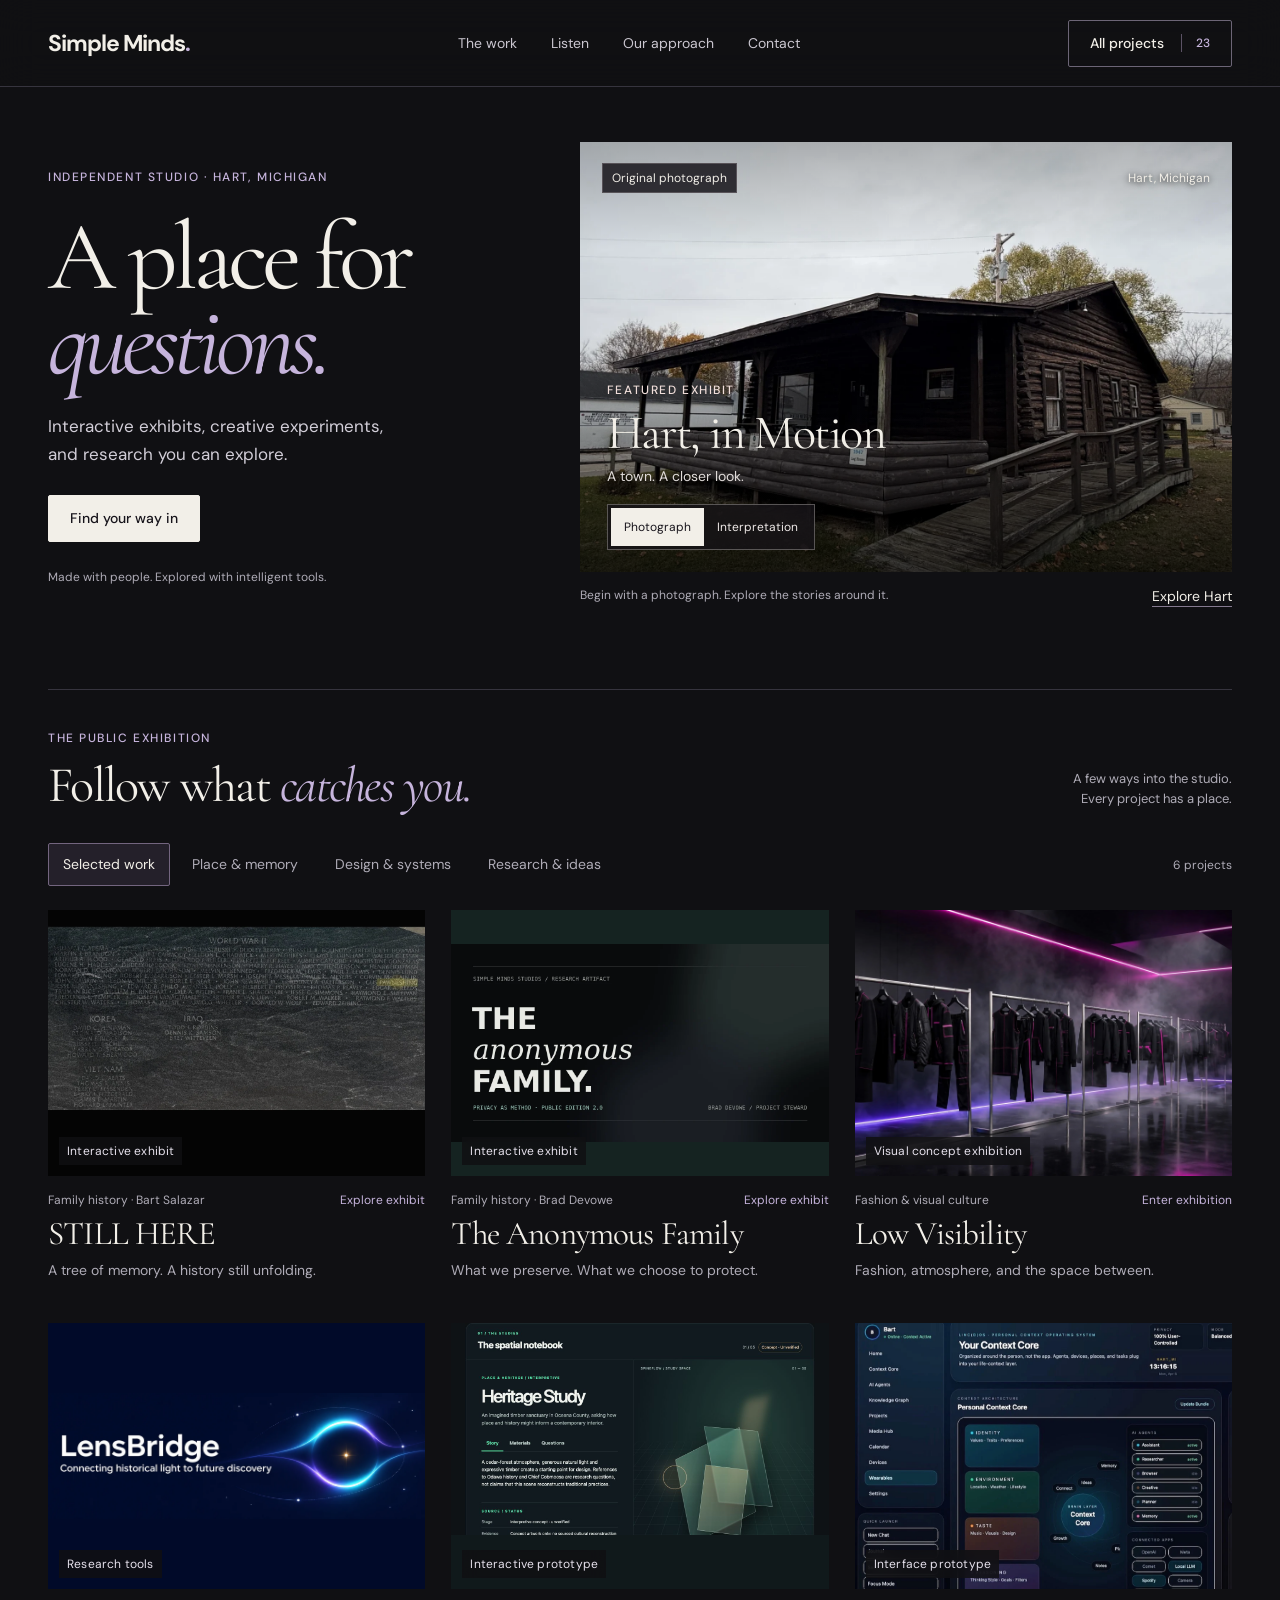
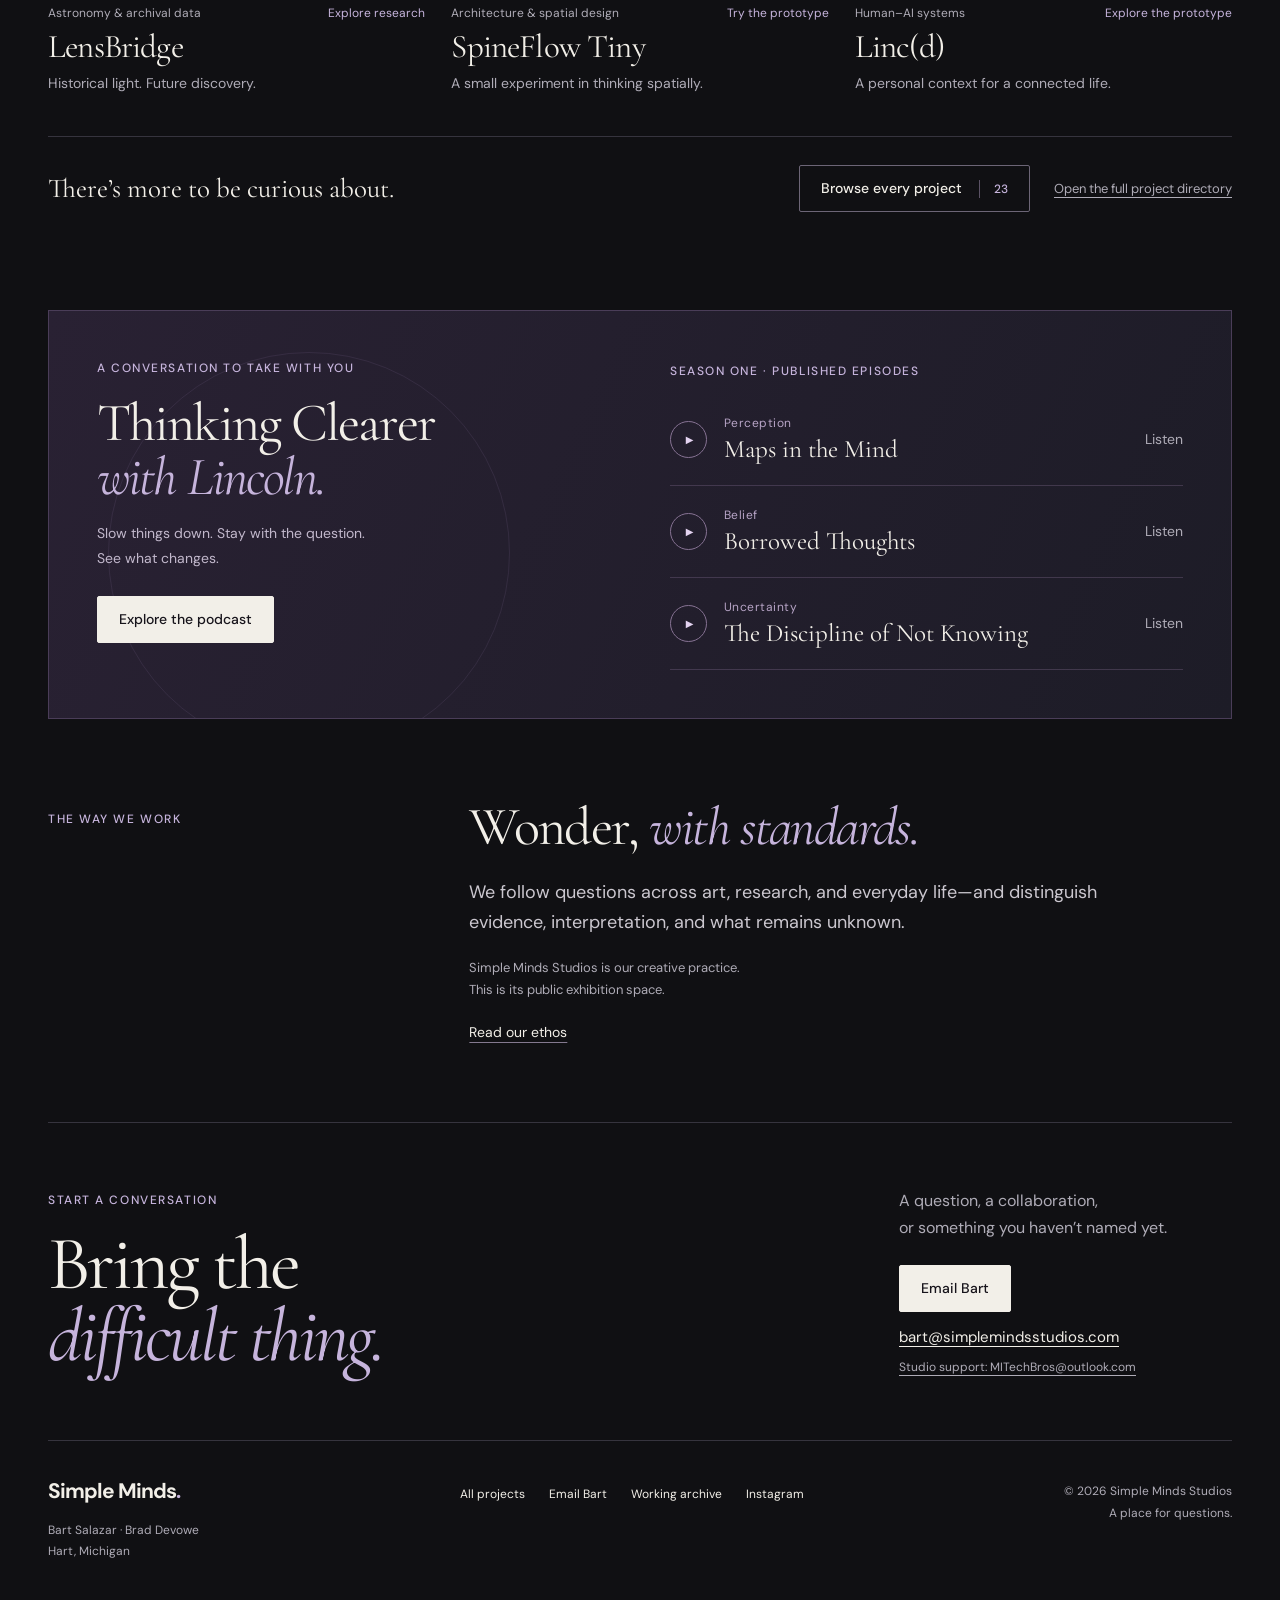
==== commit 5c2de4a8: "Publish the approved visual homepage and Bart's studio email" ====
--- a/index.html
+++ b/index.html
@@ -1,253 +1,109 @@
-<!DOCTYPE html>
+<!doctype html>
 <html lang="en">
-<head><style>
-:where(html) {
-  font-family: "Optimistic", system-ui, sans-serif;
-}
-:where(code, pre, kbd, samp) {
-  font-family: "Optimistic Mono", ui-monospace, monospace;
-}
-</style>
-  <meta charset="UTF-8">
+<head>
+  <meta charset="utf-8">
   <meta name="viewport" content="width=device-width, initial-scale=1">
+  <meta name="theme-color" content="#101013">
+  <meta name="description" content="Explore exhibits, family histories, design experiments, and research from Hart, Michigan.">
   <title>Simple Minds Studios — A place for questions</title>
-  <style>*,:after,:before{--tw-border-spacing-x:0;--tw-border-spacing-y:0;--tw-translate-x:0;--tw-translate-y:0;--tw-rotate:0;--tw-skew-x:0;--tw-skew-y:0;--tw-scale-x:1;--tw-scale-y:1;--tw-pan-x: ;--tw-pan-y: ;--tw-pinch-zoom: ;--tw-scroll-snap-strictness:proximity;--tw-gradient-from-position: ;--tw-gradient-via-position: ;--tw-gradient-to-position: ;--tw-ordinal: ;--tw-slashed-zero: ;--tw-numeric-figure: ;--tw-numeric-spacing: ;--tw-numeric-fraction: ;--tw-ring-inset: ;--tw-ring-offset-width:0px;--tw-ring-offset-color:#fff;--tw-ring-color:rgba(59,130,246,.5);--tw-ring-offset-shadow:0 0 #0000;--tw-ring-shadow:0 0 #0000;--tw-shadow:0 0 #0000;--tw-shadow-colored:0 0 #0000;--tw-blur: ;--tw-brightness: ;--tw-contrast: ;--tw-grayscale: ;--tw-hue-rotate: ;--tw-invert: ;--tw-saturate: ;--tw-sepia: ;--tw-drop-shadow: ;--tw-backdrop-blur: ;--tw-backdrop-brightness: ;--tw-backdrop-contrast: ;--tw-backdrop-grayscale: ;--tw-backdrop-hue-rotate: ;--tw-backdrop-invert: ;--tw-backdrop-opacity: ;--tw-backdrop-saturate: ;--tw-backdrop-sepia: ;--tw-contain-size: ;--tw-contain-layout: ;--tw-contain-paint: ;--tw-contain-style: }::backdrop{--tw-border-spacing-x:0;--tw-border-spacing-y:0;--tw-translate-x:0;--tw-translate-y:0;--tw-rotate:0;--tw-skew-x:0;--tw-skew-y:0;--tw-scale-x:1;--tw-scale-y:1;--tw-pan-x: ;--tw-pan-y: ;--tw-pinch-zoom: ;--tw-scroll-snap-strictness:proximity;--tw-gradient-from-position: ;--tw-gradient-via-position: ;--tw-gradient-to-position: ;--tw-ordinal: ;--tw-slashed-zero: ;--tw-numeric-figure: ;--tw-numeric-spacing: ;--tw-numeric-fraction: ;--tw-ring-inset: ;--tw-ring-offset-width:0px;--tw-ring-offset-color:#fff;--tw-ring-color:rgba(59,130,246,.5);--tw-ring-offset-shadow:0 0 #0000;--tw-ring-shadow:0 0 #0000;--tw-shadow:0 0 #0000;--tw-shadow-colored:0 0 #0000;--tw-blur: ;--tw-brightness: ;--tw-contrast: ;--tw-grayscale: ;--tw-hue-rotate: ;--tw-invert: ;--tw-saturate: ;--tw-sepia: ;--tw-drop-shadow: ;--tw-backdrop-blur: ;--tw-backdrop-brightness: ;--tw-backdrop-contrast: ;--tw-backdrop-grayscale: ;--tw-backdrop-hue-rotate: ;--tw-backdrop-invert: ;--tw-backdrop-opacity: ;--tw-backdrop-saturate: ;--tw-backdrop-sepia: ;--tw-contain-size: ;--tw-contain-layout: ;--tw-contain-paint: ;--tw-contain-style: }/*! tailwindcss v3.4.18 | MIT License | https://tailwindcss.com*/*,:after,:before{box-sizing:border-box;border:0 solid #e5e7eb}:after,:before{--tw-content:""}:host,html{line-height:1.5;-webkit-text-size-adjust:100%;-moz-tab-size:4;-o-tab-size:4;tab-size:4;font-family:ui-sans-serif,system-ui,sans-serif,Apple Color Emoji,Segoe UI Emoji,Segoe UI Symbol,Noto Color Emoji;font-feature-settings:normal;font-variation-settings:normal;-webkit-tap-highlight-color:transparent}body{line-height:inherit}hr{height:0;color:inherit;border-top-width:1px}abbr:where([title]){-webkit-text-decoration:underline dotted;text-decoration:underline dotted}h1,h2,h3,h4,h5,h6{font-size:inherit;font-weight:inherit}a{color:inherit;text-decoration:inherit}b,strong{font-weight:bolder}code,kbd,pre,samp{font-family:ui-monospace,SFMono-Regular,Menlo,Monaco,Consolas,Liberation Mono,Courier New,monospace;font-feature-settings:normal;font-variation-settings:normal;font-size:1em}small{font-size:80%}sub,sup{font-size:75%;line-height:0;position:relative;vertical-align:baseline}sub{bottom:-.25em}sup{top:-.5em}table{text-indent:0;border-color:inherit;border-collapse:collapse}button,input,optgroup,select,textarea{font-family:inherit;font-feature-settings:inherit;font-variation-settings:inherit;font-size:100%;font-weight:inherit;line-height:inherit;letter-spacing:inherit;color:inherit;margin:0;padding:0}button,select{text-transform:none}button,input:where([type=button]),input:where([type=reset]),input:where([type=submit]){-webkit-appearance:button;background-color:transparent;background-image:none}:-moz-focusring{outline:auto}:-moz-ui-invalid{box-shadow:none}progress{vertical-align:baseline}::-webkit-inner-spin-button,::-webkit-outer-spin-button{height:auto}[type=search]{-webkit-appearance:textfield;outline-offset:-2px}::-webkit-search-decoration{-webkit-appearance:none}::-webkit-file-upload-button{-webkit-appearance:button;font:inherit}summary{display:list-item}blockquote,dd,dl,figure,h1,h2,h3,h4,h5,h6,hr,p,pre{margin:0}fieldset{margin:0}fieldset,legend{padding:0}menu,ol,ul{list-style:none;margin:0;padding:0}dialog{padding:0}textarea{resize:vertical}input::-moz-placeholder,textarea::-moz-placeholder{opacity:1;color:#9ca3af}input::placeholder,textarea::placeholder{opacity:1;color:#9ca3af}[role=button],button{cursor:pointer}:disabled{cursor:default}audio,canvas,embed,iframe,img,object,svg,video{display:block;vertical-align:middle}img,video{max-width:100%;height:auto}[hidden]:where(:not([hidden=until-found])){display:none}.visible{visibility:visible}.fixed{position:fixed}.flex{display:flex}.hidden{display:none}.transform{transform:translate(var(--tw-translate-x),var(--tw-translate-y)) rotate(var(--tw-rotate)) skewX(var(--tw-skew-x)) skewY(var(--tw-skew-y)) scaleX(var(--tw-scale-x)) scaleY(var(--tw-scale-y))}.ease-in-out{transition-timing-function:cubic-bezier(.4,0,.2,1)}#root,body,html{min-height:100%}body{margin:0;font-family:Inter,ui-sans-serif,system-ui,-apple-system,BlinkMacSystemFont,Segoe UI,sans-serif}[role=button]:not([aria-disabled=true]),button:not(:disabled),label[for],select:not(:disabled),summary{cursor:pointer}</style>
-<meta name="description" content="The canonical studio website, public collection, and publishing history."><meta name="theme-color" content="#0E0E0E"><link rel="canonical" href="https://simplemindsstudios.com/"><meta property="og:title" content="Simple Minds Studios"><meta property="og:description" content="The canonical studio website, public collection, and publishing history."><meta property="og:image" content="https://simplemindsstudios.com/images/social-preview.PNG"><meta property="og:url" content="https://simplemindsstudios.com/"><link rel="stylesheet" href="https://fonts.googleapis.com/css2?family=Playfair+Display:ital,wght@0,400;0,700;0,900;1,400&amp;family=DM+Sans:wght@300;400;500;600;700&amp;family=Fira+Code:wght@400;500&amp;display=swap"><script defer src="/ethos-wire.js"></script><style id="thinking-clearer-sms-style">
-#sms-podcast{position:relative;z-index:1;background:#102435;color:#f3f5f6;border-top:1px solid #476174;padding:clamp(42px,7vw,84px) 24px;font-family:system-ui,-apple-system,sans-serif}
-#sms-podcast .sms-podcast-inner{max-width:1080px;margin:auto;display:grid;grid-template-columns:1.2fr .8fr;gap:32px;align-items:start}
-#sms-podcast .sms-podcast-eyebrow{color:#f4a261;text-transform:uppercase;letter-spacing:.17em;font-size:12px;font-weight:700}
-#sms-podcast h2{font-size:clamp(32px,5vw,56px);line-height:1.08;letter-spacing:-.04em;margin:16px 0}
-#sms-podcast p{color:#d1dde5;max-width:620px;line-height:1.7}
-#sms-podcast .sms-podcast-actions{display:flex;flex-wrap:wrap;gap:12px;margin-top:22px}
-#sms-podcast a.sms-podcast-button{display:inline-block;text-decoration:none;background:#f4a261;color:#102435;font-weight:750;padding:13px 21px;border-radius:999px}
-#sms-podcast a.sms-podcast-secondary{background:transparent;color:#f6f6f6;border:1px solid #78909c}
-#sms-podcast .sms-podcast-card{border:1px solid #476174;border-radius:18px;padding:26px;background:#183247}
-#sms-podcast .sms-podcast-card h3{font-size:20px;margin:0 0 12px}
-#sms-podcast .sms-podcast-card ul{padding-left:20px;line-height:1.85;color:#d1dde5;margin:0}
-#sms-podcast .sms-podcast-note{font-size:12px;color:#aabcc7}
-@media(max-width:760px){#sms-podcast .sms-podcast-inner{grid-template-columns:1fr}}
-</style><meta property="og:type" content="website">
-<meta property="og:image:alt" content="Simple Minds Studios website — Simple Minds Studios">
-<meta name="twitter:card" content="summary_large_image">
-<link rel="icon" type="image/svg+xml" href="images/favicon.svg">
+  <link rel="icon" href="assets/homepage/favicon.svg" type="image/svg+xml">
+  <link rel="stylesheet" href="assets/homepage/homepage.css">
+  <script src="assets/homepage/homepage.js" defer></script>
+  <link rel="canonical" href="https://simplemindsstudios.com/">
+  <meta property="og:type" content="website">
+  <meta property="og:title" content="Simple Minds Studios — A place for questions">
+  <meta property="og:description" content="Interactive exhibits, creative experiments, and research you can explore. Independent studio in Hart, Michigan.">
+  <meta property="og:url" content="https://simplemindsstudios.com/">
+  <meta property="og:image" content="https://simplemindsstudios.com/assets/homepage/social-preview.jpg">
+  <meta property="og:image:width" content="1280">
+  <meta property="og:image:height" content="720">
+  <meta property="og:image:alt" content="Simple Minds Studios, with a photographic preview of Hart, in Motion">
+  <meta name="twitter:card" content="summary_large_image">
+  <meta name="twitter:title" content="Simple Minds Studios — A place for questions">
+  <meta name="twitter:description" content="Interactive exhibits, creative experiments, and research from Hart, Michigan.">
+  <meta name="twitter:image" content="https://simplemindsstudios.com/assets/homepage/social-preview.jpg">
+  <script type="application/ld+json">{"@context": "https://schema.org", "@type": "Organization", "name": "Simple Minds Studios", "url": "https://simplemindsstudios.com/", "email": "bart@simplemindsstudios.com", "sameAs": ["https://github.com/Simple-Minds-Studios", "https://www.instagram.com/simplemindsstudios"]}</script>
+  <script async src="https://www.googletagmanager.com/gtag/js?id=G-8QL1DX6CTL"></script>
+  <script>window.dataLayer=window.dataLayer||[];function gtag(){dataLayer.push(arguments)}gtag('js',new Date());gtag('config','G-8QL1DX6CTL');</script>
 </head>
-  <script async src="https://www.googletagmanager.com/gtag/js?id=G-8QL1DX6CTL"></script>
-<script>
-  window.dataLayer = window.dataLayer || [];
-  function gtag(){dataLayer.push(arguments);}
-  gtag('js', new Date());
+<body>
+  <a class="skip-link" href="#main">Skip to the work</a>
+  <header class="site-header">
+    <nav class="nav shell" aria-label="Primary">
+      <a class="wordmark" href="#main" aria-label="Simple Minds Studios home">Simple Minds<span class="wordmark-dot">.</span></a>
+      <div class="nav-middle"><a href="#work">The work</a><a href="#listen">Listen</a><a href="#about">Our approach</a><a href="#contact">Contact</a></div>
+      <button class="catalog-trigger outline-button" data-open-catalog>All projects <span class="small-count" data-project-count>23</span></button>
+    </nav>
+  </header>
+  <main id="main"><span id="top" class="anchor-alias" aria-hidden="true"></span>
+    <section class="hero shell" aria-labelledby="hero-title">
+      <div class="hero-copy">
+        <p class="eyebrow">Independent studio · Hart, Michigan</p>
+        <h1 id="hero-title">A place for<br><em>questions.</em></h1>
+        <p class="hero-description">Interactive exhibits, creative experiments, and research you can explore.</p>
+        <a class="solid-button" href="#work">Find your way in</a>
+        <p class="hero-footnote">Made with people. Explored with intelligent tools.</p>
+      </div>
+      <figure class="hero-feature">
+        <div class="feature-image-wrap">
+          <img id="hart-image" src="assets/homepage/hart-photo.webp" alt="Photograph of a historic log house and its porch in Hart, Michigan" width="1536" height="1152" fetchpriority="high">
+          <div class="feature-topline"><span class="image-label" id="hart-image-label">Original photograph</span><span class="feature-location">Hart, Michigan</span></div>
+          <div class="hero-feature-title"><span class="eyebrow">Featured exhibit</span><h2>Hart, in Motion</h2><p>A town. A closer look.</p></div>
+          <div class="compare-switch" role="group" aria-label="Choose the Hart preview"><button type="button" data-hart-view="photo" aria-pressed="true">Photograph</button><button type="button" data-hart-view="interpretation" aria-pressed="false">Interpretation</button></div>
+        </div>
+        <figcaption><span id="hart-caption" aria-live="polite">Begin with a photograph. Explore the stories around it.</span><a href="https://simplemindsstudios.com/hart-in-motion/explore/#cabin" class="text-link">Explore Hart</a></figcaption>
+      </figure>
+    </section>
 
-  gtag('config', 'G-8QL1DX6CTL');
-</script>
-  <body><noscript><section style="max-width:850px;margin:50px auto;padding:24px"><h1>Simple Minds Studios</h1><p><a href="/projects/">Browse all public projects</a></p><p><a href="https://simple-minds-studios.github.io/the-anonymous-family/">Brad Devowe — The Anonymous Family</a></p><p><a href="https://simple-minds-studios.github.io/still-here/">Bart Salazar — STILL HERE</a></p></section></noscript>
-  <div id="root"></div>
-  
-  <script type="module">
-/* SMS_PUBLIC_CATALOG_START */
-const smsPublicCatalog = [{"repo":"the-anonymous-family","title":"The Anonymous Family","category":"Family History & Memory","status":"Live exhibit","description":"A privacy-first family-history exhibit exploring migration, memory, evidence, and archival uncertainty.","steward":"Brad Devowe","url":"https://simple-minds-studios.github.io/the-anonymous-family/","repository":"https://github.com/Simple-Minds-Studios/the-anonymous-family","slug":"the-anonymous-family"},{"repo":"still-here","title":"STILL HERE — A Tree of Memory","category":"Family History & Memory","status":"Live exhibit","description":"A family-history exhibition with distinct evidence labels and a public/private publication boundary.","steward":"Bart Salazar","url":"https://simple-minds-studios.github.io/still-here/","repository":"https://github.com/Simple-Minds-Studios/still-here","slug":"still-here"},{"repo":"RomanMAST","title":"LensBridge","category":"Research & Exploration","status":"Research tools","description":"Astronomy research connecting historical microlensing measurements, event identities, and source provenance ahead of Roman science.","steward":"","url":"https://simple-minds-studios.github.io/RomanMAST/","repository":"https://github.com/Simple-Minds-Studios/RomanMAST","slug":"romanmast"},{"repo":"project-voyager-iii","title":"Voyager III","category":"Research & Exploration","status":"Research concept","description":"An exploratory space-mission concept. View the current public presentation and development archive.","steward":"","url":"https://simple-minds-studios.github.io/project-voyager-iii/","repository":"https://github.com/Simple-Minds-Studios/project-voyager-iii","slug":"project-voyager-iii"},{"repo":"project-wayfinder","title":"Project Wayfinder","category":"Research & Exploration","status":"Research concept","description":"An investigation presented as The Hidden Social Network of Neolithic Britain.","steward":"","url":"https://simple-minds-studios.github.io/project-wayfinder/","repository":"https://github.com/Simple-Minds-Studios/project-wayfinder","slug":"project-wayfinder"},{"repo":"project-aurelia","title":"Project Aurelia","category":"Research & Exploration","status":"Research concept","description":"A developing research project with a public presentation and source archive.","steward":"","url":"https://simple-minds-studios.github.io/project-aurelia/","repository":"https://github.com/Simple-Minds-Studios/project-aurelia","slug":"project-aurelia"},{"repo":"witness-multiple","title":"WITNESS / MULTIPLE","category":"Research & Exploration","status":"Research archive","description":"A polyphonic archive of human–AI collaboration, preserving distinct interpretations, provenance, and disagreement.","steward":"","url":"https://simple-minds-studios.github.io/witness-multiple/","repository":"https://github.com/Simple-Minds-Studios/witness-multiple","slug":"witness-multiple"},{"repo":"the-moving-frame","title":"The Moving Frame","category":"Research & Exploration","status":"In development","description":"A human–AI discoveries archive. Its public landing page is live; protocols and findings are in preparation.","steward":"","url":"https://simple-minds-studios.github.io/the-moving-frame/","repository":"https://github.com/Simple-Minds-Studios/the-moving-frame","slug":"the-moving-frame"},{"repo":"lincd-public","title":"Linc(d)","category":"Systems & Services","status":"Prototype","description":"A personal-context prototype with reviewable proposals and session contracts. External connections and AI execution remain demonstrations.","steward":"","url":"https://simple-minds-studios.github.io/lincd-public/","repository":"https://github.com/Simple-Minds-Studios/lincd-public","slug":"lincd-public"},{"repo":"spineflow-tiny-showcase","title":"SpineFlow Tiny","category":"Systems & Services","status":"Prototype","description":"An experimental architectural visualizer and spatial-intelligence interface.","steward":"","url":"https://simple-minds-studios.github.io/spineflow-tiny-showcase/","repository":"https://github.com/Simple-Minds-Studios/spineflow-tiny-showcase","slug":"spineflow-tiny-showcase"},{"repo":"mi-tech-bros","title":"MI Tech Bros","category":"Systems & Services","status":"Services","description":"Practical home and small-business technology help in Western Michigan.","steward":"","url":"https://simple-minds-studios.github.io/mi-tech-bros/","repository":"https://github.com/Simple-Minds-Studios/mi-tech-bros","slug":"mi-tech-bros"},{"repo":null,"title":"Hart, in Motion","category":"Place & Civic Life","status":"Live exhibit","description":"Interactive studies of Hart, Michigan’s architecture, cabins, photographs, and local history.","steward":"Bart Salazar","url":"https://simplemindsstudios.com/hart-in-motion/","repository":"https://github.com/Simple-Minds-Studios/simplemindsstudios.github.io","slug":"hart-in-motion"},{"repo":"the-hart-protocol","title":"The Hart Protocol","category":"Place & Civic Life","status":"Live editorial","description":"A civic editorial on infrastructure, public leverage, accountability, and local return.","steward":"","url":"https://simple-minds-studios.github.io/the-hart-protocol/","repository":"https://github.com/Simple-Minds-Studios/the-hart-protocol","slug":"the-hart-protocol"},{"repo":"Low-Visibility-Lookbooks","title":"Low Visibility — Lookbooks","category":"Visual Culture & Audio","status":"Live exhibit","description":"Fashion concepts, campaign imagery, silhouettes, and collection studies.","steward":"","url":"https://simple-minds-studios.github.io/Low-Visibility-Lookbooks/","repository":"https://github.com/Simple-Minds-Studios/Low-Visibility-Lookbooks","slug":"low-visibility-lookbooks"},{"repo":"low-visibility-brand-bible","title":"Low Visibility — Brand Bible","category":"Visual Culture & Audio","status":"Live exhibit","description":"The visual language, materials, palette, and creative philosophy of Low Visibility.","steward":"","url":"https://simple-minds-studios.github.io/low-visibility-brand-bible/","repository":"https://github.com/Simple-Minds-Studios/low-visibility-brand-bible","slug":"low-visibility-brand-bible"},{"repo":"glam-confession","title":"Glam Confession","category":"Visual Culture & Audio","status":"Live exhibit","description":"An experimental editorial portfolio exploring image, identity, performance, and atmosphere.","steward":"","url":"https://simple-minds-studios.github.io/glam-confession/","repository":"https://github.com/Simple-Minds-Studios/glam-confession","slug":"glam-confession"},{"repo":"thinking-clearer","title":"Thinking Clearer with Lincoln","category":"Visual Culture & Audio","status":"Podcast","description":"Published episodes about perception, belief, uncertainty, and how we think.","steward":"","url":"https://simple-minds-studios.github.io/thinking-clearer/","repository":"https://github.com/Simple-Minds-Studios/thinking-clearer","slug":"thinking-clearer"},{"repo":"best-human-moment","title":"The Human Room","category":"Visual Culture & Audio","status":"Prototype","description":"An immersive translation chamber and assessment experience, archived as best-human-moment.","steward":"","url":"https://simple-minds-studios.github.io/best-human-moment/","repository":"https://github.com/Simple-Minds-Studios/best-human-moment","slug":"best-human-moment"},{"repo":"public-website.github.io","title":"Atlas Museum","category":"Visual Culture & Audio","status":"Prototype","description":"An independent museum interaction prototype, preserved separately from the main studio website.","steward":"","url":"https://simple-minds-studios.github.io/public-website.github.io/","repository":"https://github.com/Simple-Minds-Studios/public-website.github.io","slug":"public-website-github-io"},{"repo":"simplemindsstudios.github.io","title":"Simple Minds Studios website","category":"Studio Resources","status":"Studio website","description":"The canonical studio website, public collection, and publishing history.","steward":"","url":"https://simplemindsstudios.com/","repository":"https://github.com/Simple-Minds-Studios/simplemindsstudios.github.io","slug":"simplemindsstudios-github-io"},{"repo":"sms-standards","title":"SMS Standards","category":"Studio Resources","status":"Documentation","description":"The studio’s working manual, brand system, and design guidance.","steward":"","url":"https://simple-minds-studios.github.io/sms-standards/","repository":"https://github.com/Simple-Minds-Studios/sms-standards","slug":"sms-standards"},{"repo":"agent-skills","title":"Agent Skills — Linc(d) prototype","category":"Studio Resources","status":"Prototype","description":"A separate repository currently presenting a Linc(d) personal-context prototype.","steward":"","url":"https://simple-minds-studios.github.io/agent-skills/","repository":"https://github.com/Simple-Minds-Studios/agent-skills","slug":"agent-skills"},{"repo":".github","title":"Organization profile & attribution","category":"Studio Resources","status":"Documentation","description":"The SMS organization profile, rights guidance, and attribution information.","steward":"","url":null,"repository":"https://github.com/Simple-Minds-Studios/.github","slug":"github"}];
-/* SMS_PUBLIC_CATALOG_END */
-var $c=Object.create;var{getPrototypeOf:Qc,defineProperty:Ll,getOwnPropertyNames:Hc}=Object;var Kc=Object.prototype.hasOwnProperty;var vn=(e,n,t)=>{t=e!=null?$c(Qc(e)):{};let r=n||!e||!e.__esModule?Ll(t,"default",{value:e,enumerable:!0}):t;for(let l of Hc(e))if(!Kc.call(r,l))Ll(r,l,{get:()=>e[l],enumerable:!0});return r};var ir=(e,n)=>()=>(n||e((n={exports:{}}).exports,n),n.exports);var Yc=(e,n)=>{for(var t in n)Ll(e,t,{get:n[t],enumerable:!0,configurable:!0,set:(r)=>n[t]=()=>r})};var Xc=(e,n)=>()=>(e&&(n=e(e=0)),n);var ft=ir((cf)=>{var ct=Symbol.for("react.element"),Gc=Symbol.for("react.portal"),Zc=Symbol.for("react.fragment"),Jc=Symbol.for("react.strict_mode"),qc=Symbol.for("react.profiler"),jc=Symbol.for("react.provider"),bc=Symbol.for("react.context"),ef=Symbol.for("react.forward_ref"),nf=Symbol.for("react.suspense"),tf=Symbol.for("react.memo"),rf=Symbol.for("react.lazy"),ei=Symbol.iterator;function lf(e){if(e===null||typeof e!=="object")return null;return e=ei&&e[ei]||e["@@iterator"],typeof e==="function"?e:null}var ri={isMounted:function(){return!1},enqueueForceUpdate:function(){},enqueueReplaceState:function(){},enqueueSetState:function(){}},li=Object.assign,oi={};function In(e,n,t){this.props=e,this.context=n,this.refs=oi,this.updater=t||ri}In.prototype.isReactComponent={};In.prototype.setState=function(e,n){if(typeof e!=="object"&&typeof e!=="function"&&e!=null)throw Error("setState(...): takes an object of state variables to update or a function which returns an object of state variables.");this.updater.enqueueSetState(this,e,n,"setState")};In.prototype.forceUpdate=function(e){this.updater.enqueueForceUpdate(this,e,"forceUpdate")};function ui(){}ui.prototype=In.prototype;function Rl(e,n,t){this.props=e,this.context=n,this.refs=oi,this.updater=t||ri}var Ml=Rl.prototype=new ui;Ml.constructor=Rl;li(Ml,In.prototype);Ml.isPureReactComponent=!0;var ni=Array.isArray,ii=Object.prototype.hasOwnProperty,Il={current:null},si={key:!0,ref:!0,__self:!0,__source:!0};function ai(e,n,t){var r,l={},o=null,u=null;if(n!=null)for(r in n.ref!==void 0&&(u=n.ref),n.key!==void 0&&(o=""+n.key),n)ii.call(n,r)&&!si.hasOwnProperty(r)&&(l[r]=n[r]);var i=arguments.length-2;if(i===1)l.children=t;else if(1<i){for(var s=Array(i),c=0;c<i;c++)s[c]=arguments[c+2];l.children=s}if(e&&e.defaultProps)for(r in i=e.defaultProps,i)l[r]===void 0&&(l[r]=i[r]);return{$$typeof:ct,type:e,key:o,ref:u,props:l,_owner:Il.current}}function of(e,n){return{$$typeof:ct,type:e.type,key:n,ref:e.ref,props:e.props,_owner:e._owner}}function Ol(e){return typeof e==="object"&&e!==null&&e.$$typeof===ct}function uf(e){var n={"=":"=0",":":"=2"};return"$"+e.replace(/[=:]/g,function(t){return n[t]})}var ti=/\/+/g;function xl(e,n){return typeof e==="object"&&e!==null&&e.key!=null?uf(""+e.key):n.toString(36)}function ar(e,n,t,r,l){var o=typeof e;if(o==="undefined"||o==="boolean")e=null;var u=!1;if(e===null)u=!0;else switch(o){case"string":case"number":u=!0;break;case"object":switch(e.$$typeof){case ct:case Gc:u=!0}}if(u)return u=e,l=l(u),e=r===""?"."+xl(u,0):r,ni(l)?(t="",e!=null&&(t=e.replace(ti,"$&/")+"/"),ar(l,n,t,"",function(c){return c})):l!=null&&(Ol(l)&&(l=of(l,t+(!l.key||u&&u.key===l.key?"":(""+l.key).replace(ti,"$&/")+"/")+e)),n.push(l)),1;if(u=0,r=r===""?".":r+":",ni(e))for(var i=0;i<e.length;i++){o=e[i];var s=r+xl(o,i);u+=ar(o,n,t,s,l)}else if(s=lf(e),typeof s==="function")for(e=s.call(e),i=0;!(o=e.next()).done;)o=o.value,s=r+xl(o,i++),u+=ar(o,n,t,s,l);else if(o==="object")throw n=String(e),Error("Objects are not valid as a React child (found: "+(n==="[object Object]"?"object with keys {"+Object.keys(e).join(", ")+"}":n)+"). If you meant to render a collection of children, use an array instead.");return u}function sr(e,n,t){if(e==null)return e;var r=[],l=0;return ar(e,r,"","",function(o){return n.call(t,o,l++)}),r}function sf(e){if(e._status===-1){var n=e._result;n=n(),n.then(function(t){if(e._status===0||e._status===-1)e._status=1,e._result=t},function(t){if(e._status===0||e._status===-1)e._status=2,e._result=t}),e._status===-1&&(e._status=0,e._result=n)}if(e._status===1)return e._result.default;throw e._result}var te={current:null},cr={transition:null},af={ReactCurrentDispatcher:te,ReactCurrentBatchConfig:cr,ReactCurrentOwner:Il};function ci(){throw Error("act(...) is not supported in production builds of React.")}cf.Children={map:sr,forEach:function(e,n,t){sr(e,function(){n.apply(this,arguments)},t)},count:function(e){var n=0;return sr(e,function(){n++}),n},toArray:function(e){return sr(e,function(n){return n})||[]},only:function(e){if(!Ol(e))throw Error("React.Children.only expected to receive a single React element child.");return e}};cf.Component=In;cf.Fragment=Zc;cf.Profiler=qc;cf.PureComponent=Rl;cf.StrictMode=Jc;cf.Suspense=nf;cf.__SECRET_INTERNALS_DO_NOT_USE_OR_YOU_WILL_BE_FIRED=af;cf.act=ci;cf.cloneElement=function(e,n,t){if(e===null||e===void 0)throw Error("React.cloneElement(...): The argument must be a React element, but you passed "+e+".");var r=li({},e.props),l=e.key,o=e.ref,u=e._owner;if(n!=null){if(n.ref!==void 0&&(o=n.ref,u=Il.current),n.key!==void 0&&(l=""+n.key),e.type&&e.type.defaultProps)var i=e.type.defaultProps;for(s in n)ii.call(n,s)&&!si.hasOwnProperty(s)&&(r[s]=n[s]===void 0&&i!==void 0?i[s]:n[s])}var s=arguments.length-2;if(s===1)r.children=t;else if(1<s){i=Array(s);for(var c=0;c<s;c++)i[c]=arguments[c+2];r.children=i}return{$$typeof:ct,type:e.type,key:l,ref:o,props:r,_owner:u}};cf.createContext=function(e){return e={$$typeof:bc,_currentValue:e,_currentValue2:e,_threadCount:0,Provider:null,Consumer:null,_defaultValue:null,_globalName:null},e.Provider={$$typeof:jc,_context:e},e.Consumer=e};cf.createElement=ai;cf.createFactory=function(e){var n=ai.bind(null,e);return n.type=e,n};cf.createRef=function(){return{current:null}};cf.forwardRef=function(e){return{$$typeof:ef,render:e}};cf.isValidElement=Ol;cf.lazy=function(e){return{$$typeof:rf,_payload:{_status:-1,_result:e},_init:sf}};cf.memo=function(e,n){return{$$typeof:tf,type:e,compare:n===void 0?null:n}};cf.startTransition=function(e){var n=cr.transition;cr.transition={};try{e()}finally{cr.transition=n}};cf.unstable_act=ci;cf.useCallback=function(e,n){return te.current.useCallback(e,n)};cf.useContext=function(e){return te.current.useContext(e)};cf.useDebugValue=function(){};cf.useDeferredValue=function(e){return te.current.useDeferredValue(e)};cf.useEffect=function(e,n){return te.current.useEffect(e,n)};cf.useId=function(){return te.current.useId()};cf.useImperativeHandle=function(e,n,t){return te.current.useImperativeHandle(e,n,t)};cf.useInsertionEffect=function(e,n){return te.current.useInsertionEffect(e,n)};cf.useLayoutEffect=function(e,n){return te.current.useLayoutEffect(e,n)};cf.useMemo=function(e,n){return te.current.useMemo(e,n)};cf.useReducer=function(e,n,t){return te.current.useReducer(e,n,t)};cf.useRef=function(e){return te.current.useRef(e)};cf.useState=function(e){return te.current.useState(e)};cf.useSyncExternalStore=function(e,n,t){return te.current.useSyncExternalStore(e,n,t)};cf.useTransition=function(){return te.current.useTransition()};cf.version="18.3.1"});var yi=ir((Gf)=>{function Dl(e,n){var t=e.length;e.push(n);e:for(;0<t;){var r=t-1>>>1,l=e[r];if(0<fr(l,n))e[r]=n,e[t]=l,t=r;else break e}}function Ee(e){return e.length===0?null:e[0]}function hr(e){if(e.length===0)return null;var n=e[0],t=e.pop();if(t!==n){e[0]=t;e:for(var r=0,l=e.length,o=l>>>1;r<o;){var u=2*(r+1)-1,i=e[u],s=u+1,c=e[s];if(0>fr(i,t))s<l&&0>fr(c,i)?(e[r]=c,e[s]=t,r=s):(e[r]=i,e[u]=t,r=u);else if(s<l&&0>fr(c,t))e[r]=c,e[s]=t,r=s;else break e}}return n}function fr(e,n){var t=e.sortIndex-n.sortIndex;return t!==0?t:e.id-n.id}if(typeof performance==="object"&&typeof performance.now==="function")Ul=performance,Gf.unstable_now=function(){return Ul.now()};else dr=Date,Vl=dr.now(),Gf.unstable_now=function(){return dr.now()-Vl};var Ul,dr,Vl,xe=[],Ge=[],Xf=1,he=null,q=3,vr=!1,yn=!1,pt=!1,di=typeof setTimeout==="function"?setTimeout:null,pi=typeof clearTimeout==="function"?clearTimeout:null,fi=typeof setImmediate<"u"?setImmediate:null;typeof navigator<"u"&&navigator.scheduling!==void 0&&navigator.scheduling.isInputPending!==void 0&&navigator.scheduling.isInputPending.bind(navigator.scheduling);function Al(e){for(var n=Ee(Ge);n!==null;){if(n.callback===null)hr(Ge);else if(n.startTime<=e)hr(Ge),n.sortIndex=n.expirationTime,Dl(xe,n);else break;n=Ee(Ge)}}function Wl(e){if(pt=!1,Al(e),!yn)if(Ee(xe)!==null)yn=!0,Ql($l);else{var n=Ee(Ge);n!==null&&Hl(Wl,n.startTime-e)}}function $l(e,n){yn=!1,pt&&(pt=!1,pi(mt),mt=-1),vr=!0;var t=q;try{Al(n);for(he=Ee(xe);he!==null&&(!(he.expirationTime>n)||e&&!vi());){var r=he.callback;if(typeof r==="function"){he.callback=null,q=he.priorityLevel;var l=r(he.expirationTime<=n);n=Gf.unstable_now(),typeof l==="function"?he.callback=l:he===Ee(xe)&&hr(xe),Al(n)}else hr(xe);he=Ee(xe)}if(he!==null)var o=!0;else{var u=Ee(Ge);u!==null&&Hl(Wl,u.startTime-n),o=!1}return o}finally{he=null,q=t,vr=!1}}var yr=!1,pr=null,mt=-1,mi=5,hi=-1;function vi(){return Gf.unstable_now()-hi<mi?!1:!0}function Fl(){if(pr!==null){var e=Gf.unstable_now();hi=e;var n=!0;try{n=pr(!0,e)}finally{n?dt():(yr=!1,pr=null)}}else yr=!1}var dt;if(typeof fi==="function")dt=function(){fi(Fl)};else if(typeof MessageChannel<"u")mr=new MessageChannel,Bl=mr.port2,mr.port1.onmessage=Fl,dt=function(){Bl.postMessage(null)};else dt=function(){di(Fl,0)};var mr,Bl;function Ql(e){pr=e,yr||(yr=!0,dt())}function Hl(e,n){mt=di(function(){e(Gf.unstable_now())},n)}Gf.unstable_IdlePriority=5;Gf.unstable_ImmediatePriority=1;Gf.unstable_LowPriority=4;Gf.unstable_NormalPriority=3;Gf.unstable_Profiling=null;Gf.unstable_UserBlockingPriority=2;Gf.unstable_cancelCallback=function(e){e.callback=null};Gf.unstable_continueExecution=function(){yn||vr||(yn=!0,Ql($l))};Gf.unstable_forceFrameRate=function(e){0>e||125<e?console.error("forceFrameRate takes a positive int between 0 and 125, forcing frame rates higher than 125 fps is not supported"):mi=0<e?Math.floor(1000/e):5};Gf.unstable_getCurrentPriorityLevel=function(){return q};Gf.unstable_getFirstCallbackNode=function(){return Ee(xe)};Gf.unstable_next=function(e){switch(q){case 1:case 2:case 3:var n=3;break;default:n=q}var t=q;q=n;try{return e()}finally{q=t}};Gf.unstable_pauseExecution=function(){};Gf.unstable_requestPaint=function(){};Gf.unstable_runWithPriority=function(e,n){switch(e){case 1:case 2:case 3:case 4:case 5:break;default:e=3}var t=q;q=e;try{return n()}finally{q=t}};Gf.unstable_scheduleCallback=function(e,n,t){var r=Gf.unstable_now();switch(typeof t==="object"&&t!==null?(t=t.delay,t=typeof t==="number"&&0<t?r+t:r):t=r,e){case 1:var l=-1;break;case 2:l=250;break;case 5:l=1073741823;break;case 4:l=1e4;break;default:l=5000}return l=t+l,e={id:Xf++,callback:n,priorityLevel:e,startTime:t,expirationTime:l,sortIndex:-1},t>r?(e.sortIndex=t,Dl(Ge,e),Ee(xe)===null&&e===Ee(Ge)&&(pt?(pi(mt),mt=-1):pt=!0,Hl(Wl,t-r))):(e.sortIndex=l,Dl(xe,e),yn||vr||(yn=!0,Ql($l))),e};Gf.unstable_shouldYield=vi;Gf.unstable_wrapCallback=function(e){var n=q;return function(){var t=q;q=n;try{return e.apply(this,arguments)}finally{q=t}}}});var qu={};Yc(qu,{version:()=>Rc,unstable_renderSubtreeIntoContainer:()=>xc,unstable_batchedUpdates:()=>Lc,unmountComponentAtNode:()=>Tc,render:()=>zc,hydrateRoot:()=>Pc,hydrate:()=>Nc,flushSync:()=>_c,findDOMNode:()=>Cc,createRoot:()=>Ec,createPortal:()=>kc,__SECRET_INTERNALS_DO_NOT_USE_OR_YOU_WILL_BE_FIRED:()=>Sc});function y(e){for(var n="https://reactjs.org/docs/error-decoder.html?invariant="+e,t=1;t<arguments.length;t++)n+="&args[]="+encodeURIComponent(arguments[t]);return"Minified React error #"+e+"; visit "+n+" for the full message or use the non-minified dev environment for full errors and additional helpful warnings."}function Rn(e,n){nt(e,n),nt(e+"Capture",n)}function nt(e,n){At[e]=n;for(e=0;e<n.length;e++)Cs.add(n[e])}function md(e){if(po.call(wi,e))return!0;if(po.call(gi,e))return!1;if(pd.test(e))return wi[e]=!0;return gi[e]=!0,!1}function hd(e,n,t,r){if(t!==null&&t.type===0)return!1;switch(typeof n){case"function":case"symbol":return!0;case"boolean":if(r)return!1;if(t!==null)return!t.acceptsBooleans;return e=e.toLowerCase().slice(0,5),e!=="data-"&&e!=="aria-";default:return!1}}function vd(e,n,t,r){if(n===null||typeof n>"u"||hd(e,n,t,r))return!0;if(r)return!1;if(t!==null)switch(t.type){case 3:return!n;case 4:return n===!1;case 5:return isNaN(n);case 6:return isNaN(n)||1>n}return!1}function oe(e,n,t,r,l,o,u){this.acceptsBooleans=n===2||n===3||n===4,this.attributeName=r,this.attributeNamespace=l,this.mustUseProperty=t,this.propertyName=e,this.type=n,this.sanitizeURL=o,this.removeEmptyString=u}function su(e){return e[1].toUpperCase()}function au(e,n,t,r){var l=J.hasOwnProperty(n)?J[n]:null;if(l!==null?l.type!==0:r||!(2<n.length)||n[0]!=="o"&&n[0]!=="O"||n[1]!=="n"&&n[1]!=="N")vd(n,t,l,r)&&(t=null),r||l===null?md(n)&&(t===null?e.removeAttribute(n):e.setAttribute(n,""+t)):l.mustUseProperty?e[l.propertyName]=t===null?l.type===3?!1:"":t:(n=l.attributeName,r=l.attributeNamespace,t===null?e.removeAttribute(n):(l=l.type,t=l===3||l===4&&t===!0?"":""+t,r?e.setAttributeNS(r,n,t):e.setAttribute(n,t)))}function ht(e){if(e===null||typeof e!=="object")return null;return e=Si&&e[Si]||e["@@iterator"],typeof e==="function"?e:null}function Et(e){if(Kl===void 0)try{throw Error()}catch(t){var n=t.stack.trim().match(/\n( *(at )?)/);Kl=n&&n[1]||""}return`
-`+Kl+e}function Xl(e,n){if(!e||Yl)return"";Yl=!0;var t=Error.prepareStackTrace;Error.prepareStackTrace=void 0;try{if(n)if(n=function(){throw Error()},Object.defineProperty(n.prototype,"props",{set:function(){throw Error()}}),typeof Reflect==="object"&&Reflect.construct){try{Reflect.construct(n,[])}catch(c){var r=c}Reflect.construct(e,[],n)}else{try{n.call()}catch(c){r=c}e.call(n.prototype)}else{try{throw Error()}catch(c){r=c}e()}}catch(c){if(c&&r&&typeof c.stack==="string"){for(var l=c.stack.split(`
-`),o=r.stack.split(`
-`),u=l.length-1,i=o.length-1;1<=u&&0<=i&&l[u]!==o[i];)i--;for(;1<=u&&0<=i;u--,i--)if(l[u]!==o[i]){if(u!==1||i!==1)do if(u--,i--,0>i||l[u]!==o[i]){var s=`
-`+l[u].replace(" at new "," at ");return e.displayName&&s.includes("<anonymous>")&&(s=s.replace("<anonymous>",e.displayName)),s}while(1<=u&&0<=i);break}}}finally{Yl=!1,Error.prepareStackTrace=t}return(e=e?e.displayName||e.name:"")?Et(e):""}function yd(e){switch(e.tag){case 5:return Et(e.type);case 16:return Et("Lazy");case 13:return Et("Suspense");case 19:return Et("SuspenseList");case 0:case 2:case 15:return e=Xl(e.type,!1),e;case 11:return e=Xl(e.type.render,!1),e;case 1:return e=Xl(e.type,!0),e;default:return""}}function yo(e){if(e==null)return null;if(typeof e==="function")return e.displayName||e.name||null;if(typeof e==="string")return e;switch(e){case Vn:return"Fragment";case Un:return"Portal";case mo:return"Profiler";case cu:return"StrictMode";case ho:return"Suspense";case vo:return"SuspenseList"}if(typeof e==="object")switch(e.$$typeof){case Ns:return(e.displayName||"Context")+".Consumer";case _s:return(e._context.displayName||"Context")+".Provider";case fu:var n=e.render;return e=e.displayName,e||(e=n.displayName||n.name||"",e=e!==""?"ForwardRef("+e+")":"ForwardRef"),e;case du:return n=e.displayName||null,n!==null?n:yo(e.type)||"Memo";case Je:n=e._payload,e=e._init;try{return yo(e(n))}catch(t){}}return null}function gd(e){var n=e.type;switch(e.tag){case 24:return"Cache";case 9:return(n.displayName||"Context")+".Consumer";case 10:return(n._context.displayName||"Context")+".Provider";case 18:return"DehydratedFragment";case 11:return e=n.render,e=e.displayName||e.name||"",n.displayName||(e!==""?"ForwardRef("+e+")":"ForwardRef");case 7:return"Fragment";case 5:return n;case 4:return"Portal";case 3:return"Root";case 6:return"Text";case 16:return yo(n);case 8:return n===cu?"StrictMode":"Mode";case 22:return"Offscreen";case 12:return"Profiler";case 21:return"Scope";case 13:return"Suspense";case 19:return"SuspenseList";case 25:return"TracingMarker";case 1:case 0:case 17:case 2:case 14:case 15:if(typeof n==="function")return n.displayName||n.name||null;if(typeof n==="string")return n}return null}function fn(e){switch(typeof e){case"boolean":case"number":case"string":case"undefined":return e;case"object":return e;default:return""}}function zs(e){var n=e.type;return(e=e.nodeName)&&e.toLowerCase()==="input"&&(n==="checkbox"||n==="radio")}function wd(e){var n=zs(e)?"checked":"value",t=Object.getOwnPropertyDescriptor(e.constructor.prototype,n),r=""+e[n];if(!e.hasOwnProperty(n)&&typeof t<"u"&&typeof t.get==="function"&&typeof t.set==="function"){var{get:l,set:o}=t;return Object.defineProperty(e,n,{configurable:!0,get:function(){return l.call(this)},set:function(u){r=""+u,o.call(this,u)}}),Object.defineProperty(e,n,{enumerable:t.enumerable}),{getValue:function(){return r},setValue:function(u){r=""+u},stopTracking:function(){e._valueTracker=null,delete e[n]}}}}function wr(e){e._valueTracker||(e._valueTracker=wd(e))}function Ts(e){if(!e)return!1;var n=e._valueTracker;if(!n)return!0;var t=n.getValue(),r="";return e&&(r=zs(e)?e.checked?"true":"false":e.value),e=r,e!==t?(n.setValue(e),!0):!1}function Hr(e){if(e=e||(typeof document<"u"?document:void 0),typeof e>"u")return null;try{return e.activeElement||e.body}catch(n){return e.body}}function go(e,n){var t=n.checked;return V({},n,{defaultChecked:void 0,defaultValue:void 0,value:void 0,checked:t!=null?t:e._wrapperState.initialChecked})}function ki(e,n){var t=n.defaultValue==null?"":n.defaultValue,r=n.checked!=null?n.checked:n.defaultChecked;t=fn(n.value!=null?n.value:t),e._wrapperState={initialChecked:r,initialValue:t,controlled:n.type==="checkbox"||n.type==="radio"?n.checked!=null:n.value!=null}}function Ls(e,n){n=n.checked,n!=null&&au(e,"checked",n,!1)}function wo(e,n){Ls(e,n);var t=fn(n.value),r=n.type;if(t!=null)if(r==="number"){if(t===0&&e.value===""||e.value!=t)e.value=""+t}else e.value!==""+t&&(e.value=""+t);else if(r==="submit"||r==="reset"){e.removeAttribute("value");return}n.hasOwnProperty("value")?So(e,n.type,t):n.hasOwnProperty("defaultValue")&&So(e,n.type,fn(n.defaultValue)),n.checked==null&&n.defaultChecked!=null&&(e.defaultChecked=!!n.defaultChecked)}function Ei(e,n,t){if(n.hasOwnProperty("value")||n.hasOwnProperty("defaultValue")){var r=n.type;if(!(r!=="submit"&&r!=="reset"||n.value!==void 0&&n.value!==null))return;n=""+e._wrapperState.initialValue,t||n===e.value||(e.value=n),e.defaultValue=n}t=e.name,t!==""&&(e.name=""),e.defaultChecked=!!e._wrapperState.initialChecked,t!==""&&(e.name=t)}function So(e,n,t){if(n!=="number"||Hr(e.ownerDocument)!==e)t==null?e.defaultValue=""+e._wrapperState.initialValue:e.defaultValue!==""+t&&(e.defaultValue=""+t)}function Zn(e,n,t,r){if(e=e.options,n){n={};for(var l=0;l<t.length;l++)n["$"+t[l]]=!0;for(t=0;t<e.length;t++)l=n.hasOwnProperty("$"+e[t].value),e[t].selected!==l&&(e[t].selected=l),l&&r&&(e[t].defaultSelected=!0)}else{t=""+fn(t),n=null;for(l=0;l<e.length;l++){if(e[l].value===t){e[l].selected=!0,r&&(e[l].defaultSelected=!0);return}n!==null||e[l].disabled||(n=e[l])}n!==null&&(n.selected=!0)}}function ko(e,n){if(n.dangerouslySetInnerHTML!=null)throw Error(y(91));return V({},n,{value:void 0,defaultValue:void 0,children:""+e._wrapperState.initialValue})}function Ci(e,n){var t=n.value;if(t==null){if(t=n.children,n=n.defaultValue,t!=null){if(n!=null)throw Error(y(92));if(Ct(t)){if(1<t.length)throw Error(y(93));t=t[0]}n=t}n==null&&(n=""),t=n}e._wrapperState={initialValue:fn(t)}}function xs(e,n){var t=fn(n.value),r=fn(n.defaultValue);t!=null&&(t=""+t,t!==e.value&&(e.value=t),n.defaultValue==null&&e.defaultValue!==t&&(e.defaultValue=t)),r!=null&&(e.defaultValue=""+r)}function _i(e){var n=e.textContent;n===e._wrapperState.initialValue&&n!==""&&n!==null&&(e.value=n)}function Rs(e){switch(e){case"svg":return"http://www.w3.org/2000/svg";case"math":return"http://www.w3.org/1998/Math/MathML";default:return"http://www.w3.org/1999/xhtml"}}function Eo(e,n){return e==null||e==="http://www.w3.org/1999/xhtml"?Rs(n):e==="http://www.w3.org/2000/svg"&&n==="foreignObject"?"http://www.w3.org/1999/xhtml":e}function Bt(e,n){if(n){var t=e.firstChild;if(t&&t===e.lastChild&&t.nodeType===3){t.nodeValue=n;return}}e.textContent=n}function Is(e,n,t){return n==null||typeof n==="boolean"||n===""?"":t||typeof n!=="number"||n===0||xt.hasOwnProperty(e)&&xt[e]?(""+n).trim():n+"px"}function Os(e,n){e=e.style;for(var t in n)if(n.hasOwnProperty(t)){var r=t.indexOf("--")===0,l=Is(t,n[t],r);t==="float"&&(t="cssFloat"),r?e.setProperty(t,l):e[t]=l}}function Co(e,n){if(n){if(kd[e]&&(n.children!=null||n.dangerouslySetInnerHTML!=null))throw Error(y(137,e));if(n.dangerouslySetInnerHTML!=null){if(n.children!=null)throw Error(y(60));if(typeof n.dangerouslySetInnerHTML!=="object"||!("__html"in n.dangerouslySetInnerHTML))throw Error(y(61))}if(n.style!=null&&typeof n.style!=="object")throw Error(y(62))}}function _o(e,n){if(e.indexOf("-")===-1)return typeof n.is==="string";switch(e){case"annotation-xml":case"color-profile":case"font-face":case"font-face-src":case"font-face-uri":case"font-face-format":case"font-face-name":case"missing-glyph":return!1;default:return!0}}function pu(e){return e=e.target||e.srcElement||window,e.correspondingUseElement&&(e=e.correspondingUseElement),e.nodeType===3?e.parentNode:e}function Ni(e){if(e=lr(e)){if(typeof Po!=="function")throw Error(y(280));var n=e.stateNode;n&&(n=gl(n),Po(e.stateNode,e.type,n))}}function Fs(e){Jn?qn?qn.push(e):qn=[e]:Jn=e}function Ds(){if(Jn){var e=Jn,n=qn;if(qn=Jn=null,Ni(e),n)for(e=0;e<n.length;e++)Ni(n[e])}}function Us(e,n){return e(n)}function Vs(){}function As(e,n,t){if(Gl)return e(n,t);Gl=!0;try{return Us(e,n,t)}finally{if(Gl=!1,Jn!==null||qn!==null)Vs(),Ds()}}function Wt(e,n){var t=e.stateNode;if(t===null)return null;var r=gl(t);if(r===null)return null;t=r[n];e:switch(n){case"onClick":case"onClickCapture":case"onDoubleClick":case"onDoubleClickCapture":case"onMouseDown":case"onMouseDownCapture":case"onMouseMove":case"onMouseMoveCapture":case"onMouseUp":case"onMouseUpCapture":case"onMouseEnter":(r=!r.disabled)||(e=e.type,r=!(e==="button"||e==="input"||e==="select"||e==="textarea")),e=!r;break e;default:e=!1}if(e)return null;if(t&&typeof t!=="function")throw Error(y(231,n,typeof t));return t}function Ed(e,n,t,r,l,o,u,i,s){var c=Array.prototype.slice.call(arguments,3);try{n.apply(t,c)}catch(m){this.onError(m)}}function _d(e,n,t,r,l,o,u,i,s){Rt=!1,Kr=null,Ed.apply(Cd,arguments)}function Nd(e,n,t,r,l,o,u,i,s){if(_d.apply(this,arguments),Rt){if(Rt){var c=Kr;Rt=!1,Kr=null}else throw Error(y(198));Yr||(Yr=!0,To=c)}}function Mn(e){var n=e,t=e;if(e.alternate)for(;n.return;)n=n.return;else{e=n;do n=e,(n.flags&4098)!==0&&(t=n.return),e=n.return;while(e)}return n.tag===3?t:null}function Bs(e){if(e.tag===13){var n=e.memoizedState;if(n===null&&(e=e.alternate,e!==null&&(n=e.memoizedState)),n!==null)return n.dehydrated}return null}function Pi(e){if(Mn(e)!==e)throw Error(y(188))}function Pd(e){var n=e.alternate;if(!n){if(n=Mn(e),n===null)throw Error(y(188));return n!==e?null:e}for(var t=e,r=n;;){var l=t.return;if(l===null)break;var o=l.alternate;if(o===null){if(r=l.return,r!==null){t=r;continue}break}if(l.child===o.child){for(o=l.child;o;){if(o===t)return Pi(l),e;if(o===r)return Pi(l),n;o=o.sibling}throw Error(y(188))}if(t.return!==r.return)t=l,r=o;else{for(var u=!1,i=l.child;i;){if(i===t){u=!0,t=l,r=o;break}if(i===r){u=!0,r=l,t=o;break}i=i.sibling}if(!u){for(i=o.child;i;){if(i===t){u=!0,t=o,r=l;break}if(i===r){u=!0,r=o,t=l;break}i=i.sibling}if(!u)throw Error(y(189))}}if(t.alternate!==r)throw Error(y(190))}if(t.tag!==3)throw Error(y(188));return t.stateNode.current===t?e:n}function Ws(e){return e=Pd(e),e!==null?$s(e):null}function $s(e){if(e.tag===5||e.tag===6)return e;for(e=e.child;e!==null;){var n=$s(e);if(n!==null)return n;e=e.sibling}return null}function Rd(e){if(Oe&&typeof Oe.onCommitFiberRoot==="function")try{Oe.onCommitFiberRoot(ml,e,void 0,(e.current.flags&128)===128)}catch(n){}}function Od(e){return e>>>=0,e===0?32:31-(Md(e)/Id|0)|0}function _t(e){switch(e&-e){case 1:return 1;case 2:return 2;case 4:return 4;case 8:return 8;case 16:return 16;case 32:return 32;case 64:case 128:case 256:case 512:case 1024:case 2048:case 4096:case 8192:case 16384:case 32768:case 65536:case 131072:case 262144:case 524288:case 1048576:case 2097152:return e&4194240;case 4194304:case 8388608:case 16777216:case 33554432:case 67108864:return e&130023424;case 134217728:return 134217728;case 268435456:return 268435456;case 536870912:return 536870912;case 1073741824:return 1073741824;default:return e}}function Gr(e,n){var t=e.pendingLanes;if(t===0)return 0;var r=0,l=e.suspendedLanes,o=e.pingedLanes,u=t&268435455;if(u!==0){var i=u&~l;i!==0?r=_t(i):(o&=u,o!==0&&(r=_t(o)))}else u=t&~l,u!==0?r=_t(u):o!==0&&(r=_t(o));if(r===0)return 0;if(n!==0&&n!==r&&(n&l)===0&&(l=r&-r,o=n&-n,l>=o||l===16&&(o&4194240)!==0))return n;if((r&4)!==0&&(r|=t&16),n=e.entangledLanes,n!==0)for(e=e.entanglements,n&=r;0<n;)t=31-ze(n),l=1<<t,r|=e[t],n&=~l;return r}function Fd(e,n){switch(e){case 1:case 2:case 4:return n+250;case 8:case 16:case 32:case 64:case 128:case 256:case 512:case 1024:case 2048:case 4096:case 8192:case 16384:case 32768:case 65536:case 131072:case 262144:case 524288:case 1048576:case 2097152:return n+5000;case 4194304:case 8388608:case 16777216:case 33554432:case 67108864:return-1;case 134217728:case 268435456:case 536870912:case 1073741824:return-1;default:return-1}}function Dd(e,n){for(var{suspendedLanes:t,pingedLanes:r,expirationTimes:l,pendingLanes:o}=e;0<o;){var u=31-ze(o),i=1<<u,s=l[u];if(s===-1){if((i&t)===0||(i&r)!==0)l[u]=Fd(i,n)}else s<=n&&(e.expiredLanes|=i);o&=~i}}function Lo(e){return e=e.pendingLanes&-1073741825,e!==0?e:e&1073741824?1073741824:0}function Ys(){var e=kr;return kr<<=1,(kr&4194240)===0&&(kr=64),e}function Zl(e){for(var n=[],t=0;31>t;t++)n.push(e);return n}function tr(e,n,t){e.pendingLanes|=n,n!==536870912&&(e.suspendedLanes=0,e.pingedLanes=0),e=e.eventTimes,n=31-ze(n),e[n]=t}function Ud(e,n){var t=e.pendingLanes&~n;e.pendingLanes=n,e.suspendedLanes=0,e.pingedLanes=0,e.expiredLanes&=n,e.mutableReadLanes&=n,e.entangledLanes&=n,n=e.entanglements;var r=e.eventTimes;for(e=e.expirationTimes;0<t;){var l=31-ze(t),o=1<<l;n[l]=0,r[l]=-1,e[l]=-1,t&=~o}}function hu(e,n){var t=e.entangledLanes|=n;for(e=e.entanglements;t;){var r=31-ze(t),l=1<<r;l&n|e[r]&n&&(e[r]|=n),t&=~l}}function Xs(e){return e&=-e,1<e?4<e?(e&268435455)!==0?16:536870912:4:1}function Ti(e,n){switch(e){case"focusin":case"focusout":tn=null;break;case"dragenter":case"dragleave":rn=null;break;case"mouseover":case"mouseout":ln=null;break;case"pointerover":case"pointerout":$t.delete(n.pointerId);break;case"gotpointercapture":case"lostpointercapture":Qt.delete(n.pointerId)}}function vt(e,n,t,r,l,o){if(e===null||e.nativeEvent!==o)return e={blockedOn:n,domEventName:t,eventSystemFlags:r,nativeEvent:o,targetContainers:[l]},n!==null&&(n=lr(n),n!==null&&vu(n)),e;return e.eventSystemFlags|=r,n=e.targetContainers,l!==null&&n.indexOf(l)===-1&&n.push(l),e}function Ad(e,n,t,r,l){switch(n){case"focusin":return tn=vt(tn,e,n,t,r,l),!0;case"dragenter":return rn=vt(rn,e,n,t,r,l),!0;case"mouseover":return ln=vt(ln,e,n,t,r,l),!0;case"pointerover":var o=l.pointerId;return $t.set(o,vt($t.get(o)||null,e,n,t,r,l)),!0;case"gotpointercapture":return o=l.pointerId,Qt.set(o,vt(Qt.get(o)||null,e,n,t,r,l)),!0}return!1}function js(e){var n=kn(e.target);if(n!==null){var t=Mn(n);if(t!==null){if(n=t.tag,n===13){if(n=Bs(t),n!==null){e.blockedOn=n,qs(e.priority,function(){Zs(t)});return}}else if(n===3&&t.stateNode.current.memoizedState.isDehydrated){e.blockedOn=t.tag===3?t.stateNode.containerInfo:null;return}}}e.blockedOn=null}function Ir(e){if(e.blockedOn!==null)return!1;for(var n=e.targetContainers;0<n.length;){var t=Ro(e.domEventName,e.eventSystemFlags,n[0],e.nativeEvent);if(t===null){t=e.nativeEvent;var r=new t.constructor(t.type,t);No=r,t.target.dispatchEvent(r),No=null}else return n=lr(t),n!==null&&vu(n),e.blockedOn=t,!1;n.shift()}return!0}function Li(e,n,t){Ir(e)&&t.delete(n)}function Bd(){xo=!1,tn!==null&&Ir(tn)&&(tn=null),rn!==null&&Ir(rn)&&(rn=null),ln!==null&&Ir(ln)&&(ln=null),$t.forEach(Li),Qt.forEach(Li)}function yt(e,n){e.blockedOn===n&&(e.blockedOn=null,xo||(xo=!0,F.unstable_scheduleCallback(F.unstable_NormalPriority,Bd)))}function Ht(e){function n(l){return yt(l,e)}if(0<Cr.length){yt(Cr[0],e);for(var t=1;t<Cr.length;t++){var r=Cr[t];r.blockedOn===e&&(r.blockedOn=null)}}tn!==null&&yt(tn,e),rn!==null&&yt(rn,e),ln!==null&&yt(ln,e),$t.forEach(n),Qt.forEach(n);for(t=0;t<je.length;t++)r=je[t],r.blockedOn===e&&(r.blockedOn=null);for(;0<je.length&&(t=je[0],t.blockedOn===null);)js(t),t.blockedOn===null&&je.shift()}function Wd(e,n,t,r){var l=x,o=jn.transition;jn.transition=null;try{x=1,yu(e,n,t,r)}finally{x=l,jn.transition=o}}function $d(e,n,t,r){var l=x,o=jn.transition;jn.transition=null;try{x=4,yu(e,n,t,r)}finally{x=l,jn.transition=o}}function yu(e,n,t,r){if(Zr){var l=Ro(e,n,t,r);if(l===null)no(e,n,r,Jr,t),Ti(e,r);else if(Ad(l,e,n,t,r))r.stopPropagation();else if(Ti(e,r),n&4&&-1<Vd.indexOf(e)){for(;l!==null;){var o=lr(l);if(o!==null&&Gs(o),o=Ro(e,n,t,r),o===null&&no(e,n,r,Jr,t),o===l)break;l=o}l!==null&&r.stopPropagation()}else no(e,n,r,null,t)}}function Ro(e,n,t,r){if(Jr=null,e=pu(r),e=kn(e),e!==null)if(n=Mn(e),n===null)e=null;else if(t=n.tag,t===13){if(e=Bs(n),e!==null)return e;e=null}else if(t===3){if(n.stateNode.current.memoizedState.isDehydrated)return n.tag===3?n.stateNode.containerInfo:null;e=null}else n!==e&&(e=null);return Jr=e,null}function bs(e){switch(e){case"cancel":case"click":case"close":case"contextmenu":case"copy":case"cut":case"auxclick":case"dblclick":case"dragend":case"dragstart":case"drop":case"focusin":case"focusout":case"input":case"invalid":case"keydown":case"keypress":case"keyup":case"mousedown":case"mouseup":case"paste":case"pause":case"play":case"pointercancel":case"pointerdown":case"pointerup":case"ratechange":case"reset":case"resize":case"seeked":case"submit":case"touchcancel":case"touchend":case"touchstart":case"volumechange":case"change":case"selectionchange":case"textInput":case"compositionstart":case"compositionend":case"compositionupdate":case"beforeblur":case"afterblur":case"beforeinput":case"blur":case"fullscreenchange":case"focus":case"hashchange":case"popstate":case"select":case"selectstart":return 1;case"drag":case"dragenter":case"dragexit":case"dragleave":case"dragover":case"mousemove":case"mouseout":case"mouseover":case"pointermove":case"pointerout":case"pointerover":case"scroll":case"toggle":case"touchmove":case"wheel":case"mouseenter":case"mouseleave":case"pointerenter":case"pointerleave":return 4;case"message":switch(Ld()){case mu:return 1;case Hs:return 4;case Xr:case xd:return 16;case Ks:return 536870912;default:return 16}default:return 16}}function ea(){if(Or)return Or;var e,n=gu,t=n.length,r,l="value"in en?en.value:en.textContent,o=l.length;for(e=0;e<t&&n[e]===l[e];e++);var u=t-e;for(r=1;r<=u&&n[t-r]===l[o-r];r++);return Or=l.slice(e,1<r?1-r:void 0)}function Fr(e){var n=e.keyCode;return"charCode"in e?(e=e.charCode,e===0&&n===13&&(e=13)):e=n,e===10&&(e=13),32<=e||e===13?e:0}function _r(){return!0}function xi(){return!1}function me(e){function n(t,r,l,o,u){this._reactName=t,this._targetInst=l,this.type=r,this.nativeEvent=o,this.target=u,this.currentTarget=null;for(var i in e)e.hasOwnProperty(i)&&(t=e[i],this[i]=t?t(o):o[i]);return this.isDefaultPrevented=(o.defaultPrevented!=null?o.defaultPrevented:o.returnValue===!1)?_r:xi,this.isPropagationStopped=xi,this}return V(n.prototype,{preventDefault:function(){this.defaultPrevented=!0;var t=this.nativeEvent;t&&(t.preventDefault?t.preventDefault():typeof t.returnValue!=="unknown"&&(t.returnValue=!1),this.isDefaultPrevented=_r)},stopPropagation:function(){var t=this.nativeEvent;t&&(t.stopPropagation?t.stopPropagation():typeof t.cancelBubble!=="unknown"&&(t.cancelBubble=!0),this.isPropagationStopped=_r)},persist:function(){},isPersistent:_r}),n}function np(e){var n=this.nativeEvent;return n.getModifierState?n.getModifierState(e):(e=ep[e])?!!n[e]:!1}function Su(){return np}function ta(e,n){switch(e){case"keyup":return fp.indexOf(n.keyCode)!==-1;case"keydown":return n.keyCode!==229;case"keypress":case"mousedown":case"focusout":return!0;default:return!1}}function ra(e){return e=e.detail,typeof e==="object"&&"data"in e?e.data:null}function pp(e,n){switch(e){case"compositionend":return ra(n);case"keypress":if(n.which!==32)return null;return Fi=!0,Oi;case"textInput":return e=n.data,e===Oi&&Fi?null:e;default:return null}}function mp(e,n){if(An)return e==="compositionend"||!ku&&ta(e,n)?(e=ea(),Or=gu=en=null,An=!1,e):null;switch(e){case"paste":return null;case"keypress":if(!(n.ctrlKey||n.altKey||n.metaKey)||n.ctrlKey&&n.altKey){if(n.char&&1<n.char.length)return n.char;if(n.which)return String.fromCharCode(n.which)}return null;case"compositionend":return na&&n.locale!=="ko"?null:n.data;default:return null}}function Di(e){var n=e&&e.nodeName&&e.nodeName.toLowerCase();return n==="input"?!!hp[e.type]:n==="textarea"?!0:!1}function la(e,n,t,r){Fs(r),n=qr(n,"onChange"),0<n.length&&(t=new wu("onChange","change",null,t,r),e.push({event:t,listeners:n}))}function vp(e){ha(e,0)}function vl(e){var n=$n(e);if(Ts(n))return e}function yp(e,n){if(e==="change")return n}function Ui(){It&&(It.detachEvent("onpropertychange",ua),Kt=It=null)}function ua(e){if(e.propertyName==="value"&&vl(Kt)){var n=[];la(n,Kt,e,pu(e)),As(vp,n)}}function gp(e,n,t){e==="focusin"?(Ui(),It=n,Kt=t,It.attachEvent("onpropertychange",ua)):e==="focusout"&&Ui()}function wp(e){if(e==="selectionchange"||e==="keyup"||e==="keydown")return vl(Kt)}function Sp(e,n){if(e==="click")return vl(n)}function kp(e,n){if(e==="input"||e==="change")return vl(n)}function Ep(e,n){return e===n&&(e!==0||1/e===1/n)||e!==e&&n!==n}function Yt(e,n){if(Le(e,n))return!0;if(typeof e!=="object"||e===null||typeof n!=="object"||n===null)return!1;var t=Object.keys(e),r=Object.keys(n);if(t.length!==r.length)return!1;for(r=0;r<t.length;r++){var l=t[r];if(!po.call(n,l)||!Le(e[l],n[l]))return!1}return!0}function Vi(e){for(;e&&e.firstChild;)e=e.firstChild;return e}function Ai(e,n){var t=Vi(e);e=0;for(var r;t;){if(t.nodeType===3){if(r=e+t.textContent.length,e<=n&&r>=n)return{node:t,offset:n-e};e=r}e:{for(;t;){if(t.nextSibling){t=t.nextSibling;break e}t=t.parentNode}t=void 0}t=Vi(t)}}function ia(e,n){return e&&n?e===n?!0:e&&e.nodeType===3?!1:n&&n.nodeType===3?ia(e,n.parentNode):("contains"in e)?e.contains(n):e.compareDocumentPosition?!!(e.compareDocumentPosition(n)&16):!1:!1}function sa(){for(var e=window,n=Hr();n instanceof e.HTMLIFrameElement;){try{var t=typeof n.contentWindow.location.href==="string"}catch(r){t=!1}if(t)e=n.contentWindow;else break;n=Hr(e.document)}return n}function Eu(e){var n=e&&e.nodeName&&e.nodeName.toLowerCase();return n&&(n==="input"&&(e.type==="text"||e.type==="search"||e.type==="tel"||e.type==="url"||e.type==="password")||n==="textarea"||e.contentEditable==="true")}function Cp(e){var n=sa(),t=e.focusedElem,r=e.selectionRange;if(n!==t&&t&&t.ownerDocument&&ia(t.ownerDocument.documentElement,t)){if(r!==null&&Eu(t)){if(n=r.start,e=r.end,e===void 0&&(e=n),"selectionStart"in t)t.selectionStart=n,t.selectionEnd=Math.min(e,t.value.length);else if(e=(n=t.ownerDocument||document)&&n.defaultView||window,e.getSelection){e=e.getSelection();var l=t.textContent.length,o=Math.min(r.start,l);r=r.end===void 0?o:Math.min(r.end,l),!e.extend&&o>r&&(l=r,r=o,o=l),l=Ai(t,o);var u=Ai(t,r);l&&u&&(e.rangeCount!==1||e.anchorNode!==l.node||e.anchorOffset!==l.offset||e.focusNode!==u.node||e.focusOffset!==u.offset)&&(n=n.createRange(),n.setStart(l.node,l.offset),e.removeAllRanges(),o>r?(e.addRange(n),e.extend(u.node,u.offset)):(n.setEnd(u.node,u.offset),e.addRange(n)))}}n=[];for(e=t;e=e.parentNode;)e.nodeType===1&&n.push({element:e,left:e.scrollLeft,top:e.scrollTop});typeof t.focus==="function"&&t.focus();for(t=0;t<n.length;t++)e=n[t],e.element.scrollLeft=e.left,e.element.scrollTop=e.top}}function Bi(e,n,t){var r=t.window===t?t.document:t.nodeType===9?t:t.ownerDocument;Io||Bn==null||Bn!==Hr(r)||(r=Bn,("selectionStart"in r)&&Eu(r)?r={start:r.selectionStart,end:r.selectionEnd}:(r=(r.ownerDocument&&r.ownerDocument.defaultView||window).getSelection(),r={anchorNode:r.anchorNode,anchorOffset:r.anchorOffset,focusNode:r.focusNode,focusOffset:r.focusOffset}),Ot&&Yt(Ot,r)||(Ot=r,r=qr(Mo,"onSelect"),0<r.length&&(n=new wu("onSelect","select",null,n,t),e.push({event:n,listeners:r}),n.target=Bn)))}function Nr(e,n){var t={};return t[e.toLowerCase()]=n.toLowerCase(),t["Webkit"+e]="webkit"+n,t["Moz"+e]="moz"+n,t}function yl(e){if(bl[e])return bl[e];if(!Wn[e])return e;var n=Wn[e],t;for(t in n)if(n.hasOwnProperty(t)&&t in aa)return bl[e]=n[t];return e}function pn(e,n){ma.set(e,n),Rn(n,[e])}function $i(e,n,t){var r=e.type||"unknown-event";e.currentTarget=t,Nd(r,n,void 0,e),e.currentTarget=null}function ha(e,n){n=(n&4)!==0;for(var t=0;t<e.length;t++){var r=e[t],l=r.event;r=r.listeners;e:{var o=void 0;if(n)for(var u=r.length-1;0<=u;u--){var i=r[u],s=i.instance,c=i.currentTarget;if(i=i.listener,s!==o&&l.isPropagationStopped())break e;$i(l,i,c),o=s}else for(u=0;u<r.length;u++){if(i=r[u],s=i.instance,c=i.currentTarget,i=i.listener,s!==o&&l.isPropagationStopped())break e;$i(l,i,c),o=s}}}if(Yr)throw e=To,Yr=!1,To=null,e}function M(e,n){var t=n[Bo];t===void 0&&(t=n[Bo]=new Set);var r=e+"__bubble";t.has(r)||(va(n,e,2,!1),t.add(r))}function eo(e,n,t){var r=0;n&&(r|=4),va(t,e,r,n)}function Xt(e){if(!e[Pr]){e[Pr]=!0,Cs.forEach(function(t){t!=="selectionchange"&&(Np.has(t)||eo(t,!1,e),eo(t,!0,e))});var n=e.nodeType===9?e:e.ownerDocument;n===null||n[Pr]||(n[Pr]=!0,eo("selectionchange",!1,n))}}function va(e,n,t,r){switch(bs(n)){case 1:var l=Wd;break;case 4:l=$d;break;default:l=yu}t=l.bind(null,n,t,e),l=void 0,!zo||n!=="touchstart"&&n!=="touchmove"&&n!=="wheel"||(l=!0),r?l!==void 0?e.addEventListener(n,t,{capture:!0,passive:l}):e.addEventListener(n,t,!0):l!==void 0?e.addEventListener(n,t,{passive:l}):e.addEventListener(n,t,!1)}function no(e,n,t,r,l){var o=r;if((n&1)===0&&(n&2)===0&&r!==null)e:for(;;){if(r===null)return;var u=r.tag;if(u===3||u===4){var i=r.stateNode.containerInfo;if(i===l||i.nodeType===8&&i.parentNode===l)break;if(u===4)for(u=r.return;u!==null;){var s=u.tag;if(s===3||s===4){if(s=u.stateNode.containerInfo,s===l||s.nodeType===8&&s.parentNode===l)return}u=u.return}for(;i!==null;){if(u=kn(i),u===null)return;if(s=u.tag,s===5||s===6){r=o=u;continue e}i=i.parentNode}}r=r.return}As(function(){var c=o,m=pu(t),v=[];e:{var h=ma.get(e);if(h!==void 0){var w=wu,k=e;switch(e){case"keypress":if(Fr(t)===0)break e;case"keydown":case"keyup":w=rp;break;case"focusin":k="focus",w=jl;break;case"focusout":k="blur",w=jl;break;case"beforeblur":case"afterblur":w=jl;break;case"click":if(t.button===2)break e;case"auxclick":case"dblclick":case"mousedown":case"mousemove":case"mouseup":case"mouseout":case"mouseover":case"contextmenu":w=Ri;break;case"drag":case"dragend":case"dragenter":case"dragexit":case"dragleave":case"dragover":case"dragstart":case"drop":w=Kd;break;case"touchcancel":case"touchend":case"touchmove":case"touchstart":w=up;break;case ca:case fa:case da:w=Gd;break;case pa:w=sp;break;case"scroll":w=Qd;break;case"wheel":w=cp;break;case"copy":case"cut":case"paste":w=Jd;break;case"gotpointercapture":case"lostpointercapture":case"pointercancel":case"pointerdown":case"pointermove":case"pointerout":case"pointerover":case"pointerup":w=Ii}var E=(n&4)!==0,B=!E&&e==="scroll",f=E?h!==null?h+"Capture":null:h;E=[];for(var a=c,d;a!==null;){d=a;var g=d.stateNode;if(d.tag===5&&g!==null&&(d=g,f!==null&&(g=Wt(a,f),g!=null&&E.push(Gt(a,g,d)))),B)break;a=a.return}0<E.length&&(h=new w(h,k,null,t,m),v.push({event:h,listeners:E}))}}if((n&7)===0){e:{if(h=e==="mouseover"||e==="pointerover",w=e==="mouseout"||e==="pointerout",h&&t!==No&&(k=t.relatedTarget||t.fromElement)&&(kn(k)||k[Qe]))break e;if(w||h){if(h=m.window===m?m:(h=m.ownerDocument)?h.defaultView||h.parentWindow:window,w){if(k=t.relatedTarget||t.toElement,w=c,k=k?kn(k):null,k!==null&&(B=Mn(k),k!==B||k.tag!==5&&k.tag!==6))k=null}else w=null,k=c;if(w!==k){if(E=Ri,g="onMouseLeave",f="onMouseEnter",a="mouse",e==="pointerout"||e==="pointerover")E=Ii,g="onPointerLeave",f="onPointerEnter",a="pointer";if(B=w==null?h:$n(w),d=k==null?h:$n(k),h=new E(g,a+"leave",w,t,m),h.target=B,h.relatedTarget=d,g=null,kn(m)===c&&(E=new E(f,a+"enter",k,t,m),E.target=d,E.relatedTarget=B,g=E),B=g,w&&k)n:{E=w,f=k,a=0;for(d=E;d;d=Fn(d))a++;d=0;for(g=f;g;g=Fn(g))d++;for(;0<a-d;)E=Fn(E),a--;for(;0<d-a;)f=Fn(f),d--;for(;a--;){if(E===f||f!==null&&E===f.alternate)break n;E=Fn(E),f=Fn(f)}E=null}else E=null;w!==null&&Qi(v,h,w,E,!1),k!==null&&B!==null&&Qi(v,B,k,E,!0)}}}e:{if(h=c?$n(c):window,w=h.nodeName&&h.nodeName.toLowerCase(),w==="select"||w==="input"&&h.type==="file")var C=yp;else if(Di(h))if(oa)C=kp;else{C=wp;var _=gp}else(w=h.nodeName)&&w.toLowerCase()==="input"&&(h.type==="checkbox"||h.type==="radio")&&(C=Sp);if(C&&(C=C(e,c))){la(v,C,t,m);break e}_&&_(e,h,c),e==="focusout"&&(_=h._wrapperState)&&_.controlled&&h.type==="number"&&So(h,"number",h.value)}switch(_=c?$n(c):window,e){case"focusin":if(Di(_)||_.contentEditable==="true")Bn=_,Mo=c,Ot=null;break;case"focusout":Ot=Mo=Bn=null;break;case"mousedown":Io=!0;break;case"contextmenu":case"mouseup":case"dragend":Io=!1,Bi(v,t,m);break;case"selectionchange":if(_p)break;case"keydown":case"keyup":Bi(v,t,m)}var N;if(ku)e:{switch(e){case"compositionstart":var z="onCompositionStart";break e;case"compositionend":z="onCompositionEnd";break e;case"compositionupdate":z="onCompositionUpdate";break e}z=void 0}else An?ta(e,t)&&(z="onCompositionEnd"):e==="keydown"&&t.keyCode===229&&(z="onCompositionStart");if(z&&(na&&t.locale!=="ko"&&(An||z!=="onCompositionStart"?z==="onCompositionEnd"&&An&&(N=ea()):(en=m,gu=("value"in en)?en.value:en.textContent,An=!0)),_=qr(c,z),0<_.length&&(z=new Mi(z,e,null,t,m),v.push({event:z,listeners:_}),N?z.data=N:(N=ra(t),N!==null&&(z.data=N)))),N=dp?pp(e,t):mp(e,t))c=qr(c,"onBeforeInput"),0<c.length&&(m=new Mi("onBeforeInput","beforeinput",null,t,m),v.push({event:m,listeners:c}),m.data=N)}ha(v,n)})}function Gt(e,n,t){return{instance:e,listener:n,currentTarget:t}}function qr(e,n){for(var t=n+"Capture",r=[];e!==null;){var l=e,o=l.stateNode;l.tag===5&&o!==null&&(l=o,o=Wt(e,t),o!=null&&r.unshift(Gt(e,o,l)),o=Wt(e,n),o!=null&&r.push(Gt(e,o,l))),e=e.return}return r}function Fn(e){if(e===null)return null;do e=e.return;while(e&&e.tag!==5);return e?e:null}function Qi(e,n,t,r,l){for(var o=n._reactName,u=[];t!==null&&t!==r;){var i=t,s=i.alternate,c=i.stateNode;if(s!==null&&s===r)break;i.tag===5&&c!==null&&(i=c,l?(s=Wt(t,o),s!=null&&u.unshift(Gt(t,s,i))):l||(s=Wt(t,o),s!=null&&u.push(Gt(t,s,i)))),t=t.return}u.length!==0&&e.push({event:n,listeners:u})}function Hi(e){return(typeof e==="string"?e:""+e).replace(Pp,`
-`).replace(zp,"")}function zr(e,n,t){if(n=Hi(n),Hi(e)!==n&&t)throw Error(y(425))}function jr(){}function Vo(e,n){return e==="textarea"||e==="noscript"||typeof n.children==="string"||typeof n.children==="number"||typeof n.dangerouslySetInnerHTML==="object"&&n.dangerouslySetInnerHTML!==null&&n.dangerouslySetInnerHTML.__html!=null}function xp(e){setTimeout(function(){throw e})}function to(e,n){var t=n,r=0;do{var l=t.nextSibling;if(e.removeChild(t),l&&l.nodeType===8)if(t=l.data,t==="/$"){if(r===0){e.removeChild(l),Ht(n);return}r--}else t!=="$"&&t!=="$?"&&t!=="$!"||r++;t=l}while(t);Ht(n)}function on(e){for(;e!=null;e=e.nextSibling){var n=e.nodeType;if(n===1||n===3)break;if(n===8){if(n=e.data,n==="$"||n==="$!"||n==="$?")break;if(n==="/$")return null}}return e}function Yi(e){e=e.previousSibling;for(var n=0;e;){if(e.nodeType===8){var t=e.data;if(t==="$"||t==="$!"||t==="$?"){if(n===0)return e;n--}else t==="/$"&&n++}e=e.previousSibling}return null}function kn(e){var n=e[Ie];if(n)return n;for(var t=e.parentNode;t;){if(n=t[Qe]||t[Ie]){if(t=n.alternate,n.child!==null||t!==null&&t.child!==null)for(e=Yi(e);e!==null;){if(t=e[Ie])return t;e=Yi(e)}return n}e=t,t=e.parentNode}return null}function lr(e){return e=e[Ie]||e[Qe],!e||e.tag!==5&&e.tag!==6&&e.tag!==13&&e.tag!==3?null:e}function $n(e){if(e.tag===5||e.tag===6)return e.stateNode;throw Error(y(33))}function gl(e){return e[Zt]||null}function mn(e){return{current:e}}function I(e){0>Qn||(e.current=Wo[Qn],Wo[Qn]=null,Qn--)}function R(e,n){Qn++,Wo[Qn]=e.current,e.current=n}function tt(e,n){var t=e.type.contextTypes;if(!t)return dn;var r=e.stateNode;if(r&&r.__reactInternalMemoizedUnmaskedChildContext===n)return r.__reactInternalMemoizedMaskedChildContext;var l={},o;for(o in t)l[o]=n[o];return r&&(e=e.stateNode,e.__reactInternalMemoizedUnmaskedChildContext=n,e.__reactInternalMemoizedMaskedChildContext=l),l}function ae(e){return e=e.childContextTypes,e!==null&&e!==void 0}function br(){I(se),I(ne)}function Xi(e,n,t){if(ne.current!==dn)throw Error(y(168));R(ne,n),R(se,t)}function ya(e,n,t){var r=e.stateNode;if(n=n.childContextTypes,typeof r.getChildContext!=="function")return t;r=r.getChildContext();for(var l in r)if(!(l in n))throw Error(y(108,gd(e)||"Unknown",l));return V({},t,r)}function el(e){return e=(e=e.stateNode)&&e.__reactInternalMemoizedMergedChildContext||dn,Pn=ne.current,R(ne,e),R(se,se.current),!0}function Gi(e,n,t){var r=e.stateNode;if(!r)throw Error(y(169));t?(e=ya(e,n,Pn),r.__reactInternalMemoizedMergedChildContext=e,I(se),I(ne),R(ne,e)):I(se),R(se,t)}function ga(e){Ve===null?Ve=[e]:Ve.push(e)}function Ip(e){wl=!0,ga(e)}function hn(){if(!ro&&Ve!==null){ro=!0;var e=0,n=x;try{var t=Ve;for(x=1;e<t.length;e++){var r=t[e];do r=r(!0);while(r!==null)}Ve=null,wl=!1}catch(l){throw Ve!==null&&(Ve=Ve.slice(e+1)),Qs(mu,hn),l}finally{x=n,ro=!1}}return null}function wn(e,n){Hn[Kn++]=tl,Hn[Kn++]=nl,nl=e,tl=n}function wa(e,n,t){ve[ye++]=Ae,ve[ye++]=Be,ve[ye++]=zn,zn=e;var r=Ae;e=Be;var l=32-ze(r)-1;r&=~(1<<l),t+=1;var o=32-ze(n)+l;if(30<o){var u=l-l%5;o=(r&(1<<u)-1).toString(32),r>>=u,l-=u,Ae=1<<32-ze(n)+l|t<<l|r,Be=o+e}else Ae=1<<o|t<<l|r,Be=e}function Cu(e){e.return!==null&&(wn(e,1),wa(e,1,0))}function _u(e){for(;e===nl;)nl=Hn[--Kn],Hn[Kn]=null,tl=Hn[--Kn],Hn[Kn]=null;for(;e===zn;)zn=ve[--ye],ve[ye]=null,Be=ve[--ye],ve[ye]=null,Ae=ve[--ye],ve[ye]=null}function Sa(e,n){var t=ge(5,null,null,0);t.elementType="DELETED",t.stateNode=n,t.return=e,n=e.deletions,n===null?(e.deletions=[t],e.flags|=16):n.push(t)}function Zi(e,n){switch(e.tag){case 5:var t=e.type;return n=n.nodeType!==1||t.toLowerCase()!==n.nodeName.toLowerCase()?null:n,n!==null?(e.stateNode=n,pe=e,de=on(n.firstChild),!0):!1;case 6:return n=e.pendingProps===""||n.nodeType!==3?null:n,n!==null?(e.stateNode=n,pe=e,de=null,!0):!1;case 13:return n=n.nodeType!==8?null:n,n!==null?(t=zn!==null?{id:Ae,overflow:Be}:null,e.memoizedState={dehydrated:n,treeContext:t,retryLane:1073741824},t=ge(18,null,null,0),t.stateNode=n,t.return=e,e.child=t,pe=e,de=null,!0):!1;default:return!1}}function $o(e){return(e.mode&1)!==0&&(e.flags&128)===0}function Qo(e){if(O){var n=de;if(n){var t=n;if(!Zi(e,n)){if($o(e))throw Error(y(418));n=on(t.nextSibling);var r=pe;n&&Zi(e,n)?Sa(r,t):(e.flags=e.flags&-4097|2,O=!1,pe=e)}}else{if($o(e))throw Error(y(418));e.flags=e.flags&-4097|2,O=!1,pe=e}}}function Ji(e){for(e=e.return;e!==null&&e.tag!==5&&e.tag!==3&&e.tag!==13;)e=e.return;pe=e}function Tr(e){if(e!==pe)return!1;if(!O)return Ji(e),O=!0,!1;var n;if((n=e.tag!==3)&&!(n=e.tag!==5)&&(n=e.type,n=n!=="head"&&n!=="body"&&!Vo(e.type,e.memoizedProps)),n&&(n=de)){if($o(e))throw ka(),Error(y(418));for(;n;)Sa(e,n),n=on(n.nextSibling)}if(Ji(e),e.tag===13){if(e=e.memoizedState,e=e!==null?e.dehydrated:null,!e)throw Error(y(317));e:{e=e.nextSibling;for(n=0;e;){if(e.nodeType===8){var t=e.data;if(t==="/$"){if(n===0){de=on(e.nextSibling);break e}n--}else t!=="$"&&t!=="$!"&&t!=="$?"||n++}e=e.nextSibling}de=null}}else de=pe?on(e.stateNode.nextSibling):null;return!0}function ka(){for(var e=de;e;)e=on(e.nextSibling)}function rt(){de=pe=null,O=!1}function Nu(e){Pe===null?Pe=[e]:Pe.push(e)}function wt(e,n,t){if(e=t.ref,e!==null&&typeof e!=="function"&&typeof e!=="object"){if(t._owner){if(t=t._owner,t){if(t.tag!==1)throw Error(y(309));var r=t.stateNode}if(!r)throw Error(y(147,e));var l=r,o=""+e;if(n!==null&&n.ref!==null&&typeof n.ref==="function"&&n.ref._stringRef===o)return n.ref;return n=function(u){var i=l.refs;u===null?delete i[o]:i[o]=u},n._stringRef=o,n}if(typeof e!=="string")throw Error(y(284));if(!t._owner)throw Error(y(290,e))}return e}function Lr(e,n){throw e=Object.prototype.toString.call(n),Error(y(31,e==="[object Object]"?"object with keys {"+Object.keys(n).join(", ")+"}":e))}function qi(e){var n=e._init;return n(e._payload)}function Ea(e){function n(f,a){if(e){var d=f.deletions;d===null?(f.deletions=[a],f.flags|=16):d.push(a)}}function t(f,a){if(!e)return null;for(;a!==null;)n(f,a),a=a.sibling;return null}function r(f,a){for(f=new Map;a!==null;)a.key!==null?f.set(a.key,a):f.set(a.index,a),a=a.sibling;return f}function l(f,a){return f=cn(f,a),f.index=0,f.sibling=null,f}function o(f,a,d){if(f.index=d,!e)return f.flags|=1048576,a;if(d=f.alternate,d!==null)return d=d.index,d<a?(f.flags|=2,a):d;return f.flags|=2,a}function u(f){return e&&f.alternate===null&&(f.flags|=2),f}function i(f,a,d,g){if(a===null||a.tag!==6)return a=co(d,f.mode,g),a.return=f,a;return a=l(a,d),a.return=f,a}function s(f,a,d,g){var C=d.type;if(C===Vn)return m(f,a,d.props.children,g,d.key);if(a!==null&&(a.elementType===C||typeof C==="object"&&C!==null&&C.$$typeof===Je&&qi(C)===a.type))return g=l(a,d.props),g.ref=wt(f,a,d),g.return=f,g;return g=Qr(d.type,d.key,d.props,null,f.mode,g),g.ref=wt(f,a,d),g.return=f,g}function c(f,a,d,g){if(a===null||a.tag!==4||a.stateNode.containerInfo!==d.containerInfo||a.stateNode.implementation!==d.implementation)return a=fo(d,f.mode,g),a.return=f,a;return a=l(a,d.children||[]),a.return=f,a}function m(f,a,d,g,C){if(a===null||a.tag!==7)return a=Nn(d,f.mode,g,C),a.return=f,a;return a=l(a,d),a.return=f,a}function v(f,a,d){if(typeof a==="string"&&a!==""||typeof a==="number")return a=co(""+a,f.mode,d),a.return=f,a;if(typeof a==="object"&&a!==null){switch(a.$$typeof){case gr:return d=Qr(a.type,a.key,a.props,null,f.mode,d),d.ref=wt(f,null,a),d.return=f,d;case Un:return a=fo(a,f.mode,d),a.return=f,a;case Je:var g=a._init;return v(f,g(a._payload),d)}if(Ct(a)||ht(a))return a=Nn(a,f.mode,d,null),a.return=f,a;Lr(f,a)}return null}function h(f,a,d,g){var C=a!==null?a.key:null;if(typeof d==="string"&&d!==""||typeof d==="number")return C!==null?null:i(f,a,""+d,g);if(typeof d==="object"&&d!==null){switch(d.$$typeof){case gr:return d.key===C?s(f,a,d,g):null;case Un:return d.key===C?c(f,a,d,g):null;case Je:return C=d._init,h(f,a,C(d._payload),g)}if(Ct(d)||ht(d))return C!==null?null:m(f,a,d,g,null);Lr(f,d)}return null}function w(f,a,d,g,C){if(typeof g==="string"&&g!==""||typeof g==="number")return f=f.get(d)||null,i(a,f,""+g,C);if(typeof g==="object"&&g!==null){switch(g.$$typeof){case gr:return f=f.get(g.key===null?d:g.key)||null,s(a,f,g,C);case Un:return f=f.get(g.key===null?d:g.key)||null,c(a,f,g,C);case Je:var _=g._init;return w(f,a,d,_(g._payload),C)}if(Ct(g)||ht(g))return f=f.get(d)||null,m(a,f,g,C,null);Lr(a,g)}return null}function k(f,a,d,g){for(var C=null,_=null,N=a,z=a=0,K=null;N!==null&&z<d.length;z++){N.index>z?(K=N,N=null):K=N.sibling;var L=h(f,N,d[z],g);if(L===null){N===null&&(N=K);break}e&&N&&L.alternate===null&&n(f,N),a=o(L,a,z),_===null?C=L:_.sibling=L,_=L,N=K}if(z===d.length)return t(f,N),O&&wn(f,z),C;if(N===null){for(;z<d.length;z++)N=v(f,d[z],g),N!==null&&(a=o(N,a,z),_===null?C=N:_.sibling=N,_=N);return O&&wn(f,z),C}for(N=r(f,N);z<d.length;z++)K=w(N,f,z,d[z],g),K!==null&&(e&&K.alternate!==null&&N.delete(K.key===null?z:K.key),a=o(K,a,z),_===null?C=K:_.sibling=K,_=K);return e&&N.forEach(function(Xe){return n(f,Xe)}),O&&wn(f,z),C}function E(f,a,d,g){var C=ht(d);if(typeof C!=="function")throw Error(y(150));if(d=C.call(d),d==null)throw Error(y(151));for(var _=C=null,N=a,z=a=0,K=null,L=d.next();N!==null&&!L.done;z++,L=d.next()){N.index>z?(K=N,N=null):K=N.sibling;var Xe=h(f,N,L.value,g);if(Xe===null){N===null&&(N=K);break}e&&N&&Xe.alternate===null&&n(f,N),a=o(Xe,a,z),_===null?C=Xe:_.sibling=Xe,_=Xe,N=K}if(L.done)return t(f,N),O&&wn(f,z),C;if(N===null){for(;!L.done;z++,L=d.next())L=v(f,L.value,g),L!==null&&(a=o(L,a,z),_===null?C=L:_.sibling=L,_=L);return O&&wn(f,z),C}for(N=r(f,N);!L.done;z++,L=d.next())L=w(N,f,z,L.value,g),L!==null&&(e&&L.alternate!==null&&N.delete(L.key===null?z:L.key),a=o(L,a,z),_===null?C=L:_.sibling=L,_=L);return e&&N.forEach(function(Wc){return n(f,Wc)}),O&&wn(f,z),C}function B(f,a,d,g){if(typeof d==="object"&&d!==null&&d.type===Vn&&d.key===null&&(d=d.props.children),typeof d==="object"&&d!==null){switch(d.$$typeof){case gr:e:{for(var C=d.key,_=a;_!==null;){if(_.key===C){if(C=d.type,C===Vn){if(_.tag===7){t(f,_.sibling),a=l(_,d.props.children),a.return=f,f=a;break e}}else if(_.elementType===C||typeof C==="object"&&C!==null&&C.$$typeof===Je&&qi(C)===_.type){t(f,_.sibling),a=l(_,d.props),a.ref=wt(f,_,d),a.return=f,f=a;break e}t(f,_);break}else n(f,_);_=_.sibling}d.type===Vn?(a=Nn(d.props.children,f.mode,g,d.key),a.return=f,f=a):(g=Qr(d.type,d.key,d.props,null,f.mode,g),g.ref=wt(f,a,d),g.return=f,f=g)}return u(f);case Un:e:{for(_=d.key;a!==null;){if(a.key===_)if(a.tag===4&&a.stateNode.containerInfo===d.containerInfo&&a.stateNode.implementation===d.implementation){t(f,a.sibling),a=l(a,d.children||[]),a.return=f,f=a;break e}else{t(f,a);break}else n(f,a);a=a.sibling}a=fo(d,f.mode,g),a.return=f,f=a}return u(f);case Je:return _=d._init,B(f,a,_(d._payload),g)}if(Ct(d))return k(f,a,d,g);if(ht(d))return E(f,a,d,g);Lr(f,d)}return typeof d==="string"&&d!==""||typeof d==="number"?(d=""+d,a!==null&&a.tag===6?(t(f,a.sibling),a=l(a,d),a.return=f,f=a):(t(f,a),a=co(d,f.mode,g),a.return=f,f=a),u(f)):t(f,a)}return B}function zu(){Pu=Yn=ll=null}function Tu(e){var n=rl.current;I(rl),e._currentValue=n}function Ho(e,n,t){for(;e!==null;){var r=e.alternate;if((e.childLanes&n)!==n?(e.childLanes|=n,r!==null&&(r.childLanes|=n)):r!==null&&(r.childLanes&n)!==n&&(r.childLanes|=n),e===t)break;e=e.return}}function bn(e,n){ll=e,Pu=Yn=null,e=e.dependencies,e!==null&&e.firstContext!==null&&((e.lanes&n)!==0&&(ie=!0),e.firstContext=null)}function Se(e){var n=e._currentValue;if(Pu!==e)if(e={context:e,memoizedValue:n,next:null},Yn===null){if(ll===null)throw Error(y(308));Yn=e,ll.dependencies={lanes:0,firstContext:e}}else Yn=Yn.next=e;return n}function Lu(e){En===null?En=[e]:En.push(e)}function _a(e,n,t,r){var l=n.interleaved;return l===null?(t.next=t,Lu(n)):(t.next=l.next,l.next=t),n.interleaved=t,He(e,r)}function He(e,n){e.lanes|=n;var t=e.alternate;t!==null&&(t.lanes|=n),t=e;for(e=e.return;e!==null;)e.childLanes|=n,t=e.alternate,t!==null&&(t.childLanes|=n),t=e,e=e.return;return t.tag===3?t.stateNode:null}function xu(e){e.updateQueue={baseState:e.memoizedState,firstBaseUpdate:null,lastBaseUpdate:null,shared:{pending:null,interleaved:null,lanes:0},effects:null}}function Na(e,n){e=e.updateQueue,n.updateQueue===e&&(n.updateQueue={baseState:e.baseState,firstBaseUpdate:e.firstBaseUpdate,lastBaseUpdate:e.lastBaseUpdate,shared:e.shared,effects:e.effects})}function We(e,n){return{eventTime:e,lane:n,tag:0,payload:null,callback:null,next:null}}function un(e,n,t){var r=e.updateQueue;if(r===null)return null;if(r=r.shared,(T&2)!==0){var l=r.pending;return l===null?n.next=n:(n.next=l.next,l.next=n),r.pending=n,He(e,t)}return l=r.interleaved,l===null?(n.next=n,Lu(r)):(n.next=l.next,l.next=n),r.interleaved=n,He(e,t)}function Ur(e,n,t){if(n=n.updateQueue,n!==null&&(n=n.shared,(t&4194240)!==0)){var r=n.lanes;r&=e.pendingLanes,t|=r,n.lanes=t,hu(e,t)}}function ji(e,n){var{updateQueue:t,alternate:r}=e;if(r!==null&&(r=r.updateQueue,t===r)){var l=null,o=null;if(t=t.firstBaseUpdate,t!==null){do{var u={eventTime:t.eventTime,lane:t.lane,tag:t.tag,payload:t.payload,callback:t.callback,next:null};o===null?l=o=u:o=o.next=u,t=t.next}while(t!==null);o===null?l=o=n:o=o.next=n}else l=o=n;t={baseState:r.baseState,firstBaseUpdate:l,lastBaseUpdate:o,shared:r.shared,effects:r.effects},e.updateQueue=t;return}e=t.lastBaseUpdate,e===null?t.firstBaseUpdate=n:e.next=n,t.lastBaseUpdate=n}function ol(e,n,t,r){var l=e.updateQueue;qe=!1;var{firstBaseUpdate:o,lastBaseUpdate:u}=l,i=l.shared.pending;if(i!==null){l.shared.pending=null;var s=i,c=s.next;s.next=null,u===null?o=c:u.next=c,u=s;var m=e.alternate;m!==null&&(m=m.updateQueue,i=m.lastBaseUpdate,i!==u&&(i===null?m.firstBaseUpdate=c:i.next=c,m.lastBaseUpdate=s))}if(o!==null){var v=l.baseState;u=0,m=c=s=null,i=o;do{var{lane:h,eventTime:w}=i;if((r&h)===h){m!==null&&(m=m.next={eventTime:w,lane:0,tag:i.tag,payload:i.payload,callback:i.callback,next:null});e:{var k=e,E=i;switch(h=n,w=t,E.tag){case 1:if(k=E.payload,typeof k==="function"){v=k.call(w,v,h);break e}v=k;break e;case 3:k.flags=k.flags&-65537|128;case 0:if(k=E.payload,h=typeof k==="function"?k.call(w,v,h):k,h===null||h===void 0)break e;v=V({},v,h);break e;case 2:qe=!0}}i.callback!==null&&i.lane!==0&&(e.flags|=64,h=l.effects,h===null?l.effects=[i]:h.push(i))}else w={eventTime:w,lane:h,tag:i.tag,payload:i.payload,callback:i.callback,next:null},m===null?(c=m=w,s=v):m=m.next=w,u|=h;if(i=i.next,i===null)if(i=l.shared.pending,i===null)break;else h=i,i=h.next,h.next=null,l.lastBaseUpdate=h,l.shared.pending=null}while(1);if(m===null&&(s=v),l.baseState=s,l.firstBaseUpdate=c,l.lastBaseUpdate=m,n=l.shared.interleaved,n!==null){l=n;do u|=l.lane,l=l.next;while(l!==n)}else o===null&&(l.shared.lanes=0);Ln|=u,e.lanes=u,e.memoizedState=v}}function bi(e,n,t){if(e=n.effects,n.effects=null,e!==null)for(n=0;n<e.length;n++){var r=e[n],l=r.callback;if(l!==null){if(r.callback=null,r=t,typeof l!=="function")throw Error(y(191,l));l.call(r)}}}function Cn(e){if(e===or)throw Error(y(174));return e}function Ru(e,n){switch(R(qt,n),R(Jt,e),R(Fe,or),e=n.nodeType,e){case 9:case 11:n=(n=n.documentElement)?n.namespaceURI:Eo(null,"");break;default:e=e===8?n.parentNode:n,n=e.namespaceURI||null,e=e.tagName,n=Eo(n,e)}I(Fe),R(Fe,n)}function ot(){I(Fe),I(Jt),I(qt)}function Pa(e){Cn(qt.current);var n=Cn(Fe.current),t=Eo(n,e.type);n!==t&&(R(Jt,e),R(Fe,t))}function Mu(e){Jt.current===e&&(I(Fe),I(Jt))}function ul(e){for(var n=e;n!==null;){if(n.tag===13){var t=n.memoizedState;if(t!==null&&(t=t.dehydrated,t===null||t.data==="$?"||t.data==="$!"))return n}else if(n.tag===19&&n.memoizedProps.revealOrder!==void 0){if((n.flags&128)!==0)return n}else if(n.child!==null){n.child.return=n,n=n.child;continue}if(n===e)break;for(;n.sibling===null;){if(n.return===null||n.return===e)return null;n=n.return}n.sibling.return=n.return,n=n.sibling}return null}function Iu(){for(var e=0;e<lo.length;e++)lo[e]._workInProgressVersionPrimary=null;lo.length=0}function j(){throw Error(y(321))}function Ou(e,n){if(n===null)return!1;for(var t=0;t<n.length&&t<e.length;t++)if(!Le(e[t],n[t]))return!1;return!0}function Fu(e,n,t,r,l,o){if(Tn=o,U=n,n.memoizedState=null,n.updateQueue=null,n.lanes=0,Vr.current=e===null||e.memoizedState===null?Ap:Bp,e=t(r,l),Ft){o=0;do{if(Ft=!1,jt=0,25<=o)throw Error(y(301));o+=1,Y=Q=null,n.updateQueue=null,Vr.current=Wp,e=t(r,l)}while(Ft)}if(Vr.current=sl,n=Q!==null&&Q.next!==null,Tn=0,Y=Q=U=null,il=!1,n)throw Error(y(300));return e}function Du(){var e=jt!==0;return jt=0,e}function Me(){var e={memoizedState:null,baseState:null,baseQueue:null,queue:null,next:null};return Y===null?U.memoizedState=Y=e:Y=Y.next=e,Y}function ke(){if(Q===null){var e=U.alternate;e=e!==null?e.memoizedState:null}else e=Q.next;var n=Y===null?U.memoizedState:Y.next;if(n!==null)Y=n,Q=e;else{if(e===null)throw Error(y(310));Q=e,e={memoizedState:Q.memoizedState,baseState:Q.baseState,baseQueue:Q.baseQueue,queue:Q.queue,next:null},Y===null?U.memoizedState=Y=e:Y=Y.next=e}return Y}function bt(e,n){return typeof n==="function"?n(e):n}function uo(e){var n=ke(),t=n.queue;if(t===null)throw Error(y(311));t.lastRenderedReducer=e;var r=Q,l=r.baseQueue,o=t.pending;if(o!==null){if(l!==null){var u=l.next;l.next=o.next,o.next=u}r.baseQueue=l=o,t.pending=null}if(l!==null){o=l.next,r=r.baseState;var i=u=null,s=null,c=o;do{var m=c.lane;if((Tn&m)===m)s!==null&&(s=s.next={lane:0,action:c.action,hasEagerState:c.hasEagerState,eagerState:c.eagerState,next:null}),r=c.hasEagerState?c.eagerState:e(r,c.action);else{var v={lane:m,action:c.action,hasEagerState:c.hasEagerState,eagerState:c.eagerState,next:null};s===null?(i=s=v,u=r):s=s.next=v,U.lanes|=m,Ln|=m}c=c.next}while(c!==null&&c!==o);s===null?u=r:s.next=i,Le(r,n.memoizedState)||(ie=!0),n.memoizedState=r,n.baseState=u,n.baseQueue=s,t.lastRenderedState=r}if(e=t.interleaved,e!==null){l=e;do o=l.lane,U.lanes|=o,Ln|=o,l=l.next;while(l!==e)}else l===null&&(t.lanes=0);return[n.memoizedState,t.dispatch]}function io(e){var n=ke(),t=n.queue;if(t===null)throw Error(y(311));t.lastRenderedReducer=e;var{dispatch:r,pending:l}=t,o=n.memoizedState;if(l!==null){t.pending=null;var u=l=l.next;do o=e(o,u.action),u=u.next;while(u!==l);Le(o,n.memoizedState)||(ie=!0),n.memoizedState=o,n.baseQueue===null&&(n.baseState=o),t.lastRenderedState=o}return[o,r]}function za(){}function Ta(e,n){var t=U,r=ke(),l=n(),o=!Le(r.memoizedState,l);if(o&&(r.memoizedState=l,ie=!0),r=r.queue,Uu(Ra.bind(null,t,r,e),[e]),r.getSnapshot!==n||o||Y!==null&&Y.memoizedState.tag&1){if(t.flags|=2048,er(9,xa.bind(null,t,r,l,n),void 0,null),X===null)throw Error(y(349));(Tn&30)!==0||La(t,n,l)}return l}function La(e,n,t){e.flags|=16384,e={getSnapshot:n,value:t},n=U.updateQueue,n===null?(n={lastEffect:null,stores:null},U.updateQueue=n,n.stores=[e]):(t=n.stores,t===null?n.stores=[e]:t.push(e))}function xa(e,n,t,r){n.value=t,n.getSnapshot=r,Ma(n)&&Ia(e)}function Ra(e,n,t){return t(function(){Ma(n)&&Ia(e)})}function Ma(e){var n=e.getSnapshot;e=e.value;try{var t=n();return!Le(e,t)}catch(r){return!0}}function Ia(e){var n=He(e,1);n!==null&&Te(n,e,1,-1)}function es(e){var n=Me();return typeof e==="function"&&(e=e()),n.memoizedState=n.baseState=e,e={pending:null,interleaved:null,lanes:0,dispatch:null,lastRenderedReducer:bt,lastRenderedState:e},n.queue=e,e=e.dispatch=Vp.bind(null,U,e),[n.memoizedState,e]}function er(e,n,t,r){return e={tag:e,create:n,destroy:t,deps:r,next:null},n=U.updateQueue,n===null?(n={lastEffect:null,stores:null},U.updateQueue=n,n.lastEffect=e.next=e):(t=n.lastEffect,t===null?n.lastEffect=e.next=e:(r=t.next,t.next=e,e.next=r,n.lastEffect=e)),e}function Oa(){return ke().memoizedState}function Ar(e,n,t,r){var l=Me();U.flags|=e,l.memoizedState=er(1|n,t,void 0,r===void 0?null:r)}function Sl(e,n,t,r){var l=ke();r=r===void 0?null:r;var o=void 0;if(Q!==null){var u=Q.memoizedState;if(o=u.destroy,r!==null&&Ou(r,u.deps)){l.memoizedState=er(n,t,o,r);return}}U.flags|=e,l.memoizedState=er(1|n,t,o,r)}function ns(e,n){return Ar(8390656,8,e,n)}function Uu(e,n){return Sl(2048,8,e,n)}function Fa(e,n){return Sl(4,2,e,n)}function Da(e,n){return Sl(4,4,e,n)}function Ua(e,n){if(typeof n==="function")return e=e(),n(e),function(){n(null)};if(n!==null&&n!==void 0)return e=e(),n.current=e,function(){n.current=null}}function Va(e,n,t){return t=t!==null&&t!==void 0?t.concat([e]):null,Sl(4,4,Ua.bind(null,n,e),t)}function Vu(){}function Aa(e,n){var t=ke();n=n===void 0?null:n;var r=t.memoizedState;if(r!==null&&n!==null&&Ou(n,r[1]))return r[0];return t.memoizedState=[e,n],e}function Ba(e,n){var t=ke();n=n===void 0?null:n;var r=t.memoizedState;if(r!==null&&n!==null&&Ou(n,r[1]))return r[0];return e=e(),t.memoizedState=[e,n],e}function Wa(e,n,t){if((Tn&21)===0)return e.baseState&&(e.baseState=!1,ie=!0),e.memoizedState=t;return Le(t,n)||(t=Ys(),U.lanes|=t,Ln|=t,e.baseState=!0),n}function Dp(e,n){var t=x;x=t!==0&&4>t?t:4,e(!0);var r=oo.transition;oo.transition={};try{e(!1),n()}finally{x=t,oo.transition=r}}function $a(){return ke().memoizedState}function Up(e,n,t){var r=an(e);if(t={lane:r,action:t,hasEagerState:!1,eagerState:null,next:null},Qa(e))Ha(n,t);else if(t=_a(e,n,t,r),t!==null){var l=le();Te(t,e,r,l),Ka(t,n,r)}}function Vp(e,n,t){var r=an(e),l={lane:r,action:t,hasEagerState:!1,eagerState:null,next:null};if(Qa(e))Ha(n,l);else{var o=e.alternate;if(e.lanes===0&&(o===null||o.lanes===0)&&(o=n.lastRenderedReducer,o!==null))try{var u=n.lastRenderedState,i=o(u,t);if(l.hasEagerState=!0,l.eagerState=i,Le(i,u)){var s=n.interleaved;s===null?(l.next=l,Lu(n)):(l.next=s.next,s.next=l),n.interleaved=l;return}}catch(c){}finally{}t=_a(e,n,l,r),t!==null&&(l=le(),Te(t,e,r,l),Ka(t,n,r))}}function Qa(e){var n=e.alternate;return e===U||n!==null&&n===U}function Ha(e,n){Ft=il=!0;var t=e.pending;t===null?n.next=n:(n.next=t.next,t.next=n),e.pending=n}function Ka(e,n,t){if((t&4194240)!==0){var r=n.lanes;r&=e.pendingLanes,t|=r,n.lanes=t,hu(e,t)}}function _e(e,n){if(e&&e.defaultProps){n=V({},n),e=e.defaultProps;for(var t in e)n[t]===void 0&&(n[t]=e[t]);return n}return n}function Ko(e,n,t,r){n=e.memoizedState,t=t(r,n),t=t===null||t===void 0?n:V({},n,t),e.memoizedState=t,e.lanes===0&&(e.updateQueue.baseState=t)}function ts(e,n,t,r,l,o,u){return e=e.stateNode,typeof e.shouldComponentUpdate==="function"?e.shouldComponentUpdate(r,o,u):n.prototype&&n.prototype.isPureReactComponent?!Yt(t,r)||!Yt(l,o):!0}function Ya(e,n,t){var r=!1,l=dn,o=n.contextType;return typeof o==="object"&&o!==null?o=Se(o):(l=ae(n)?Pn:ne.current,r=n.contextTypes,o=(r=r!==null&&r!==void 0)?tt(e,l):dn),n=new n(t,o),e.memoizedState=n.state!==null&&n.state!==void 0?n.state:null,n.updater=kl,e.stateNode=n,n._reactInternals=e,r&&(e=e.stateNode,e.__reactInternalMemoizedUnmaskedChildContext=l,e.__reactInternalMemoizedMaskedChildContext=o),n}function rs(e,n,t,r){e=n.state,typeof n.componentWillReceiveProps==="function"&&n.componentWillReceiveProps(t,r),typeof n.UNSAFE_componentWillReceiveProps==="function"&&n.UNSAFE_componentWillReceiveProps(t,r),n.state!==e&&kl.enqueueReplaceState(n,n.state,null)}function Yo(e,n,t,r){var l=e.stateNode;l.props=t,l.state=e.memoizedState,l.refs={},xu(e);var o=n.contextType;typeof o==="object"&&o!==null?l.context=Se(o):(o=ae(n)?Pn:ne.current,l.context=tt(e,o)),l.state=e.memoizedState,o=n.getDerivedStateFromProps,typeof o==="function"&&(Ko(e,n,o,t),l.state=e.memoizedState),typeof n.getDerivedStateFromProps==="function"||typeof l.getSnapshotBeforeUpdate==="function"||typeof l.UNSAFE_componentWillMount!=="function"&&typeof l.componentWillMount!=="function"||(n=l.state,typeof l.componentWillMount==="function"&&l.componentWillMount(),typeof l.UNSAFE_componentWillMount==="function"&&l.UNSAFE_componentWillMount(),n!==l.state&&kl.enqueueReplaceState(l,l.state,null),ol(e,t,l,r),l.state=e.memoizedState),typeof l.componentDidMount==="function"&&(e.flags|=4194308)}function ut(e,n){try{var t="",r=n;do t+=yd(r),r=r.return;while(r);var l=t}catch(o){l=`
-Error generating stack: `+o.message+`
-`+o.stack}return{value:e,source:n,stack:l,digest:null}}function so(e,n,t){return{value:e,source:null,stack:t!=null?t:null,digest:n!=null?n:null}}function Xo(e,n){try{console.error(n.value)}catch(t){setTimeout(function(){throw t})}}function Xa(e,n,t){t=We(-1,t),t.tag=3,t.payload={element:null};var r=n.value;return t.callback=function(){cl||(cl=!0,ru=r),Xo(e,n)},t}function Ga(e,n,t){t=We(-1,t),t.tag=3;var r=e.type.getDerivedStateFromError;if(typeof r==="function"){var l=n.value;t.payload=function(){return r(l)},t.callback=function(){Xo(e,n)}}var o=e.stateNode;return o!==null&&typeof o.componentDidCatch==="function"&&(t.callback=function(){Xo(e,n),typeof r!=="function"&&(sn===null?sn=new Set([this]):sn.add(this));var u=n.stack;this.componentDidCatch(n.value,{componentStack:u!==null?u:""})}),t}function ls(e,n,t){var r=e.pingCache;if(r===null){r=e.pingCache=new $p;var l=new Set;r.set(n,l)}else l=r.get(n),l===void 0&&(l=new Set,r.set(n,l));l.has(t)||(l.add(t),e=tm.bind(null,e,n,t),n.then(e,e))}function os(e){do{var n;if(n=e.tag===13)n=e.memoizedState,n=n!==null?n.dehydrated!==null?!0:!1:!0;if(n)return e;e=e.return}while(e!==null);return null}function us(e,n,t,r,l){if((e.mode&1)===0)return e===n?e.flags|=65536:(e.flags|=128,t.flags|=131072,t.flags&=-52805,t.tag===1&&(t.alternate===null?t.tag=17:(n=We(-1,1),n.tag=2,un(t,n,1))),t.lanes|=1),e;return e.flags|=65536,e.lanes=l,e}function re(e,n,t,r){n.child=e===null?Ca(n,null,t,r):lt(n,e.child,t,r)}function is(e,n,t,r,l){t=t.render;var o=n.ref;if(bn(n,l),r=Fu(e,n,t,r,o,l),t=Du(),e!==null&&!ie)return n.updateQueue=e.updateQueue,n.flags&=-2053,e.lanes&=~l,Ke(e,n,l);return O&&t&&Cu(n),n.flags|=1,re(e,n,r,l),n.child}function ss(e,n,t,r,l){if(e===null){var o=t.type;if(typeof o==="function"&&!Yu(o)&&o.defaultProps===void 0&&t.compare===null&&t.defaultProps===void 0)return n.tag=15,n.type=o,Za(e,n,o,r,l);return e=Qr(t.type,null,r,n,n.mode,l),e.ref=n.ref,e.return=n,n.child=e}if(o=e.child,(e.lanes&l)===0){var u=o.memoizedProps;if(t=t.compare,t=t!==null?t:Yt,t(u,r)&&e.ref===n.ref)return Ke(e,n,l)}return n.flags|=1,e=cn(o,r),e.ref=n.ref,e.return=n,n.child=e}function Za(e,n,t,r,l){if(e!==null){var o=e.memoizedProps;if(Yt(o,r)&&e.ref===n.ref)if(ie=!1,n.pendingProps=r=o,(e.lanes&l)!==0)(e.flags&131072)!==0&&(ie=!0);else return n.lanes=e.lanes,Ke(e,n,l)}return Go(e,n,t,r,l)}function Ja(e,n,t){var r=n.pendingProps,l=r.children,o=e!==null?e.memoizedState:null;if(r.mode==="hidden")if((n.mode&1)===0)n.memoizedState={baseLanes:0,cachePool:null,transitions:null},R(Gn,fe),fe|=t;else{if((t&1073741824)===0)return e=o!==null?o.baseLanes|t:t,n.lanes=n.childLanes=1073741824,n.memoizedState={baseLanes:e,cachePool:null,transitions:null},n.updateQueue=null,R(Gn,fe),fe|=e,null;n.memoizedState={baseLanes:0,cachePool:null,transitions:null},r=o!==null?o.baseLanes:t,R(Gn,fe),fe|=r}else o!==null?(r=o.baseLanes|t,n.memoizedState=null):r=t,R(Gn,fe),fe|=r;return re(e,n,l,t),n.child}function qa(e,n){var t=n.ref;if(e===null&&t!==null||e!==null&&e.ref!==t)n.flags|=512,n.flags|=2097152}function Go(e,n,t,r,l){var o=ae(t)?Pn:ne.current;if(o=tt(n,o),bn(n,l),t=Fu(e,n,t,r,o,l),r=Du(),e!==null&&!ie)return n.updateQueue=e.updateQueue,n.flags&=-2053,e.lanes&=~l,Ke(e,n,l);return O&&r&&Cu(n),n.flags|=1,re(e,n,t,l),n.child}function as(e,n,t,r,l){if(ae(t)){var o=!0;el(n)}else o=!1;if(bn(n,l),n.stateNode===null)Br(e,n),Ya(n,t,r),Yo(n,t,r,l),r=!0;else if(e===null){var{stateNode:u,memoizedProps:i}=n;u.props=i;var s=u.context,c=t.contextType;typeof c==="object"&&c!==null?c=Se(c):(c=ae(t)?Pn:ne.current,c=tt(n,c));var m=t.getDerivedStateFromProps,v=typeof m==="function"||typeof u.getSnapshotBeforeUpdate==="function";v||typeof u.UNSAFE_componentWillReceiveProps!=="function"&&typeof u.componentWillReceiveProps!=="function"||(i!==r||s!==c)&&rs(n,u,r,c),qe=!1;var h=n.memoizedState;u.state=h,ol(n,r,u,l),s=n.memoizedState,i!==r||h!==s||se.current||qe?(typeof m==="function"&&(Ko(n,t,m,r),s=n.memoizedState),(i=qe||ts(n,t,i,r,h,s,c))?(v||typeof u.UNSAFE_componentWillMount!=="function"&&typeof u.componentWillMount!=="function"||(typeof u.componentWillMount==="function"&&u.componentWillMount(),typeof u.UNSAFE_componentWillMount==="function"&&u.UNSAFE_componentWillMount()),typeof u.componentDidMount==="function"&&(n.flags|=4194308)):(typeof u.componentDidMount==="function"&&(n.flags|=4194308),n.memoizedProps=r,n.memoizedState=s),u.props=r,u.state=s,u.context=c,r=i):(typeof u.componentDidMount==="function"&&(n.flags|=4194308),r=!1)}else{u=n.stateNode,Na(e,n),i=n.memoizedProps,c=n.type===n.elementType?i:_e(n.type,i),u.props=c,v=n.pendingProps,h=u.context,s=t.contextType,typeof s==="object"&&s!==null?s=Se(s):(s=ae(t)?Pn:ne.current,s=tt(n,s));var w=t.getDerivedStateFromProps;(m=typeof w==="function"||typeof u.getSnapshotBeforeUpdate==="function")||typeof u.UNSAFE_componentWillReceiveProps!=="function"&&typeof u.componentWillReceiveProps!=="function"||(i!==v||h!==s)&&rs(n,u,r,s),qe=!1,h=n.memoizedState,u.state=h,ol(n,r,u,l);var k=n.memoizedState;i!==v||h!==k||se.current||qe?(typeof w==="function"&&(Ko(n,t,w,r),k=n.memoizedState),(c=qe||ts(n,t,c,r,h,k,s)||!1)?(m||typeof u.UNSAFE_componentWillUpdate!=="function"&&typeof u.componentWillUpdate!=="function"||(typeof u.componentWillUpdate==="function"&&u.componentWillUpdate(r,k,s),typeof u.UNSAFE_componentWillUpdate==="function"&&u.UNSAFE_componentWillUpdate(r,k,s)),typeof u.componentDidUpdate==="function"&&(n.flags|=4),typeof u.getSnapshotBeforeUpdate==="function"&&(n.flags|=1024)):(typeof u.componentDidUpdate!=="function"||i===e.memoizedProps&&h===e.memoizedState||(n.flags|=4),typeof u.getSnapshotBeforeUpdate!=="function"||i===e.memoizedProps&&h===e.memoizedState||(n.flags|=1024),n.memoizedProps=r,n.memoizedState=k),u.props=r,u.state=k,u.context=s,r=c):(typeof u.componentDidUpdate!=="function"||i===e.memoizedProps&&h===e.memoizedState||(n.flags|=4),typeof u.getSnapshotBeforeUpdate!=="function"||i===e.memoizedProps&&h===e.memoizedState||(n.flags|=1024),r=!1)}return Zo(e,n,t,r,o,l)}function Zo(e,n,t,r,l,o){qa(e,n);var u=(n.flags&128)!==0;if(!r&&!u)return l&&Gi(n,t,!1),Ke(e,n,o);r=n.stateNode,Qp.current=n;var i=u&&typeof t.getDerivedStateFromError!=="function"?null:r.render();return n.flags|=1,e!==null&&u?(n.child=lt(n,e.child,null,o),n.child=lt(n,null,i,o)):re(e,n,i,o),n.memoizedState=r.state,l&&Gi(n,t,!0),n.child}function ja(e){var n=e.stateNode;n.pendingContext?Xi(e,n.pendingContext,n.pendingContext!==n.context):n.context&&Xi(e,n.context,!1),Ru(e,n.containerInfo)}function cs(e,n,t,r,l){return rt(),Nu(l),n.flags|=256,re(e,n,t,r),n.child}function qo(e){return{baseLanes:e,cachePool:null,transitions:null}}function ba(e,n,t){var r=n.pendingProps,l=D.current,o=!1,u=(n.flags&128)!==0,i;if((i=u)||(i=e!==null&&e.memoizedState===null?!1:(l&2)!==0),i)o=!0,n.flags&=-129;else if(e===null||e.memoizedState!==null)l|=1;if(R(D,l&1),e===null){if(Qo(n),e=n.memoizedState,e!==null&&(e=e.dehydrated,e!==null))return(n.mode&1)===0?n.lanes=1:e.data==="$!"?n.lanes=8:n.lanes=1073741824,null;return u=r.children,e=r.fallback,o?(r=n.mode,o=n.child,u={mode:"hidden",children:u},(r&1)===0&&o!==null?(o.childLanes=0,o.pendingProps=u):o=_l(u,r,0,null),e=Nn(e,r,t,null),o.return=n,e.return=n,o.sibling=e,n.child=o,n.child.memoizedState=qo(t),n.memoizedState=Jo,e):Au(n,u)}if(l=e.memoizedState,l!==null&&(i=l.dehydrated,i!==null))return Hp(e,n,u,r,i,l,t);if(o){o=r.fallback,u=n.mode,l=e.child,i=l.sibling;var s={mode:"hidden",children:r.children};return(u&1)===0&&n.child!==l?(r=n.child,r.childLanes=0,r.pendingProps=s,n.deletions=null):(r=cn(l,s),r.subtreeFlags=l.subtreeFlags&14680064),i!==null?o=cn(i,o):(o=Nn(o,u,t,null),o.flags|=2),o.return=n,r.return=n,r.sibling=o,n.child=r,r=o,o=n.child,u=e.child.memoizedState,u=u===null?qo(t):{baseLanes:u.baseLanes|t,cachePool:null,transitions:u.transitions},o.memoizedState=u,o.childLanes=e.childLanes&~t,n.memoizedState=Jo,r}return o=e.child,e=o.sibling,r=cn(o,{mode:"visible",children:r.children}),(n.mode&1)===0&&(r.lanes=t),r.return=n,r.sibling=null,e!==null&&(t=n.deletions,t===null?(n.deletions=[e],n.flags|=16):t.push(e)),n.child=r,n.memoizedState=null,r}function Au(e,n){return n=_l({mode:"visible",children:n},e.mode,0,null),n.return=e,e.child=n}function xr(e,n,t,r){return r!==null&&Nu(r),lt(n,e.child,null,t),e=Au(n,n.pendingProps.children),e.flags|=2,n.memoizedState=null,e}function Hp(e,n,t,r,l,o,u){if(t){if(n.flags&256)return n.flags&=-257,r=so(Error(y(422))),xr(e,n,u,r);if(n.memoizedState!==null)return n.child=e.child,n.flags|=128,null;return o=r.fallback,l=n.mode,r=_l({mode:"visible",children:r.children},l,0,null),o=Nn(o,l,u,null),o.flags|=2,r.return=n,o.return=n,r.sibling=o,n.child=r,(n.mode&1)!==0&&lt(n,e.child,null,u),n.child.memoizedState=qo(u),n.memoizedState=Jo,o}if((n.mode&1)===0)return xr(e,n,u,null);if(l.data==="$!"){if(r=l.nextSibling&&l.nextSibling.dataset,r)var i=r.dgst;return r=i,o=Error(y(419)),r=so(o,r,void 0),xr(e,n,u,r)}if(i=(u&e.childLanes)!==0,ie||i){if(r=X,r!==null){switch(u&-u){case 4:l=2;break;case 16:l=8;break;case 64:case 128:case 256:case 512:case 1024:case 2048:case 4096:case 8192:case 16384:case 32768:case 65536:case 131072:case 262144:case 524288:case 1048576:case 2097152:case 4194304:case 8388608:case 16777216:case 33554432:case 67108864:l=32;break;case 536870912:l=268435456;break;default:l=0}l=(l&(r.suspendedLanes|u))!==0?0:l,l!==0&&l!==o.retryLane&&(o.retryLane=l,He(e,l),Te(r,e,l,-1))}return Ku(),r=so(Error(y(421))),xr(e,n,u,r)}if(l.data==="$?")return n.flags|=128,n.child=e.child,n=rm.bind(null,e),l._reactRetry=n,null;return e=o.treeContext,de=on(l.nextSibling),pe=n,O=!0,Pe=null,e!==null&&(ve[ye++]=Ae,ve[ye++]=Be,ve[ye++]=zn,Ae=e.id,Be=e.overflow,zn=n),n=Au(n,r.children),n.flags|=4096,n}function fs(e,n,t){e.lanes|=n;var r=e.alternate;r!==null&&(r.lanes|=n),Ho(e.return,n,t)}function ao(e,n,t,r,l){var o=e.memoizedState;o===null?e.memoizedState={isBackwards:n,rendering:null,renderingStartTime:0,last:r,tail:t,tailMode:l}:(o.isBackwards=n,o.rendering=null,o.renderingStartTime=0,o.last=r,o.tail=t,o.tailMode=l)}function ec(e,n,t){var r=n.pendingProps,l=r.revealOrder,o=r.tail;if(re(e,n,r.children,t),r=D.current,(r&2)!==0)r=r&1|2,n.flags|=128;else{if(e!==null&&(e.flags&128)!==0)e:for(e=n.child;e!==null;){if(e.tag===13)e.memoizedState!==null&&fs(e,t,n);else if(e.tag===19)fs(e,t,n);else if(e.child!==null){e.child.return=e,e=e.child;continue}if(e===n)break e;for(;e.sibling===null;){if(e.return===null||e.return===n)break e;e=e.return}e.sibling.return=e.return,e=e.sibling}r&=1}if(R(D,r),(n.mode&1)===0)n.memoizedState=null;else switch(l){case"forwards":t=n.child;for(l=null;t!==null;)e=t.alternate,e!==null&&ul(e)===null&&(l=t),t=t.sibling;t=l,t===null?(l=n.child,n.child=null):(l=t.sibling,t.sibling=null),ao(n,!1,l,t,o);break;case"backwards":t=null,l=n.child;for(n.child=null;l!==null;){if(e=l.alternate,e!==null&&ul(e)===null){n.child=l;break}e=l.sibling,l.sibling=t,t=l,l=e}ao(n,!0,t,null,o);break;case"together":ao(n,!1,null,null,void 0);break;default:n.memoizedState=null}return n.child}function Br(e,n){(n.mode&1)===0&&e!==null&&(e.alternate=null,n.alternate=null,n.flags|=2)}function Ke(e,n,t){if(e!==null&&(n.dependencies=e.dependencies),Ln|=n.lanes,(t&n.childLanes)===0)return null;if(e!==null&&n.child!==e.child)throw Error(y(153));if(n.child!==null){e=n.child,t=cn(e,e.pendingProps),n.child=t;for(t.return=n;e.sibling!==null;)e=e.sibling,t=t.sibling=cn(e,e.pendingProps),t.return=n;t.sibling=null}return n.child}function Kp(e,n,t){switch(n.tag){case 3:ja(n),rt();break;case 5:Pa(n);break;case 1:ae(n.type)&&el(n);break;case 4:Ru(n,n.stateNode.containerInfo);break;case 10:var r=n.type._context,l=n.memoizedProps.value;R(rl,r._currentValue),r._currentValue=l;break;case 13:if(r=n.memoizedState,r!==null){if(r.dehydrated!==null)return R(D,D.current&1),n.flags|=128,null;if((t&n.child.childLanes)!==0)return ba(e,n,t);return R(D,D.current&1),e=Ke(e,n,t),e!==null?e.sibling:null}R(D,D.current&1);break;case 19:if(r=(t&n.childLanes)!==0,(e.flags&128)!==0){if(r)return ec(e,n,t);n.flags|=128}if(l=n.memoizedState,l!==null&&(l.rendering=null,l.tail=null,l.lastEffect=null),R(D,D.current),r)break;else return null;case 22:case 23:return n.lanes=0,Ja(e,n,t)}return Ke(e,n,t)}function St(e,n){if(!O)switch(e.tailMode){case"hidden":n=e.tail;for(var t=null;n!==null;)n.alternate!==null&&(t=n),n=n.sibling;t===null?e.tail=null:t.sibling=null;break;case"collapsed":t=e.tail;for(var r=null;t!==null;)t.alternate!==null&&(r=t),t=t.sibling;r===null?n||e.tail===null?e.tail=null:e.tail.sibling=null:r.sibling=null}}function b(e){var n=e.alternate!==null&&e.alternate.child===e.child,t=0,r=0;if(n)for(var l=e.child;l!==null;)t|=l.lanes|l.childLanes,r|=l.subtreeFlags&14680064,r|=l.flags&14680064,l.return=e,l=l.sibling;else for(l=e.child;l!==null;)t|=l.lanes|l.childLanes,r|=l.subtreeFlags,r|=l.flags,l.return=e,l=l.sibling;return e.subtreeFlags|=r,e.childLanes=t,n}function Yp(e,n,t){var r=n.pendingProps;switch(_u(n),n.tag){case 2:case 16:case 15:case 0:case 11:case 7:case 8:case 12:case 9:case 14:return b(n),null;case 1:return ae(n.type)&&br(),b(n),null;case 3:if(r=n.stateNode,ot(),I(se),I(ne),Iu(),r.pendingContext&&(r.context=r.pendingContext,r.pendingContext=null),e===null||e.child===null)Tr(n)?n.flags|=4:e===null||e.memoizedState.isDehydrated&&(n.flags&256)===0||(n.flags|=1024,Pe!==null&&(uu(Pe),Pe=null));return jo(e,n),b(n),null;case 5:Mu(n);var l=Cn(qt.current);if(t=n.type,e!==null&&n.stateNode!=null)tc(e,n,t,r,l),e.ref!==n.ref&&(n.flags|=512,n.flags|=2097152);else{if(!r){if(n.stateNode===null)throw Error(y(166));return b(n),null}if(e=Cn(Fe.current),Tr(n)){r=n.stateNode,t=n.type;var o=n.memoizedProps;switch(r[Ie]=n,r[Zt]=o,e=(n.mode&1)!==0,t){case"dialog":M("cancel",r),M("close",r);break;case"iframe":case"object":case"embed":M("load",r);break;case"video":case"audio":for(l=0;l<Lt.length;l++)M(Lt[l],r);break;case"source":M("error",r);break;case"img":case"image":case"link":M("error",r),M("load",r);break;case"details":M("toggle",r);break;case"input":ki(r,o),M("invalid",r);break;case"select":r._wrapperState={wasMultiple:!!o.multiple},M("invalid",r);break;case"textarea":Ci(r,o),M("invalid",r)}Co(t,o),l=null;for(var u in o)if(o.hasOwnProperty(u)){var i=o[u];u==="children"?typeof i==="string"?r.textContent!==i&&(o.suppressHydrationWarning!==!0&&zr(r.textContent,i,e),l=["children",i]):typeof i==="number"&&r.textContent!==""+i&&(o.suppressHydrationWarning!==!0&&zr(r.textContent,i,e),l=["children",""+i]):At.hasOwnProperty(u)&&i!=null&&u==="onScroll"&&M("scroll",r)}switch(t){case"input":wr(r),Ei(r,o,!0);break;case"textarea":wr(r),_i(r);break;case"select":case"option":break;default:typeof o.onClick==="function"&&(r.onclick=jr)}r=l,n.updateQueue=r,r!==null&&(n.flags|=4)}else{u=l.nodeType===9?l:l.ownerDocument,e==="http://www.w3.org/1999/xhtml"&&(e=Rs(t)),e==="http://www.w3.org/1999/xhtml"?t==="script"?(e=u.createElement("div"),e.innerHTML="<script><\/script>",e=e.removeChild(e.firstChild)):typeof r.is==="string"?e=u.createElement(t,{is:r.is}):(e=u.createElement(t),t==="select"&&(u=e,r.multiple?u.multiple=!0:r.size&&(u.size=r.size))):e=u.createElementNS(e,t),e[Ie]=n,e[Zt]=r,nc(e,n,!1,!1),n.stateNode=e;e:{switch(u=_o(t,r),t){case"dialog":M("cancel",e),M("close",e),l=r;break;case"iframe":case"object":case"embed":M("load",e),l=r;break;case"video":case"audio":for(l=0;l<Lt.length;l++)M(Lt[l],e);l=r;break;case"source":M("error",e),l=r;break;case"img":case"image":case"link":M("error",e),M("load",e),l=r;break;case"details":M("toggle",e),l=r;break;case"input":ki(e,r),l=go(e,r),M("invalid",e);break;case"option":l=r;break;case"select":e._wrapperState={wasMultiple:!!r.multiple},l=V({},r,{value:void 0}),M("invalid",e);break;case"textarea":Ci(e,r),l=ko(e,r),M("invalid",e);break;default:l=r}Co(t,l),i=l;for(o in i)if(i.hasOwnProperty(o)){var s=i[o];o==="style"?Os(e,s):o==="dangerouslySetInnerHTML"?(s=s?s.__html:void 0,s!=null&&Ms(e,s)):o==="children"?typeof s==="string"?(t!=="textarea"||s!=="")&&Bt(e,s):typeof s==="number"&&Bt(e,""+s):o!=="suppressContentEditableWarning"&&o!=="suppressHydrationWarning"&&o!=="autoFocus"&&(At.hasOwnProperty(o)?s!=null&&o==="onScroll"&&M("scroll",e):s!=null&&au(e,o,s,u))}switch(t){case"input":wr(e),Ei(e,r,!1);break;case"textarea":wr(e),_i(e);break;case"option":r.value!=null&&e.setAttribute("value",""+fn(r.value));break;case"select":e.multiple=!!r.multiple,o=r.value,o!=null?Zn(e,!!r.multiple,o,!1):r.defaultValue!=null&&Zn(e,!!r.multiple,r.defaultValue,!0);break;default:typeof l.onClick==="function"&&(e.onclick=jr)}switch(t){case"button":case"input":case"select":case"textarea":r=!!r.autoFocus;break e;case"img":r=!0;break e;default:r=!1}}r&&(n.flags|=4)}n.ref!==null&&(n.flags|=512,n.flags|=2097152)}return b(n),null;case 6:if(e&&n.stateNode!=null)rc(e,n,e.memoizedProps,r);else{if(typeof r!=="string"&&n.stateNode===null)throw Error(y(166));if(t=Cn(qt.current),Cn(Fe.current),Tr(n)){if(r=n.stateNode,t=n.memoizedProps,r[Ie]=n,o=r.nodeValue!==t){if(e=pe,e!==null)switch(e.tag){case 3:zr(r.nodeValue,t,(e.mode&1)!==0);break;case 5:e.memoizedProps.suppressHydrationWarning!==!0&&zr(r.nodeValue,t,(e.mode&1)!==0)}}o&&(n.flags|=4)}else r=(t.nodeType===9?t:t.ownerDocument).createTextNode(r),r[Ie]=n,n.stateNode=r}return b(n),null;case 13:if(I(D),r=n.memoizedState,e===null||e.memoizedState!==null&&e.memoizedState.dehydrated!==null){if(O&&de!==null&&(n.mode&1)!==0&&(n.flags&128)===0)ka(),rt(),n.flags|=98560,o=!1;else if(o=Tr(n),r!==null&&r.dehydrated!==null){if(e===null){if(!o)throw Error(y(318));if(o=n.memoizedState,o=o!==null?o.dehydrated:null,!o)throw Error(y(317));o[Ie]=n}else rt(),(n.flags&128)===0&&(n.memoizedState=null),n.flags|=4;b(n),o=!1}else Pe!==null&&(uu(Pe),Pe=null),o=!0;if(!o)return n.flags&65536?n:null}if((n.flags&128)!==0)return n.lanes=t,n;return r=r!==null,r!==(e!==null&&e.memoizedState!==null)&&r&&(n.child.flags|=8192,(n.mode&1)!==0&&(e===null||(D.current&1)!==0?H===0&&(H=3):Ku())),n.updateQueue!==null&&(n.flags|=4),b(n),null;case 4:return ot(),jo(e,n),e===null&&Xt(n.stateNode.containerInfo),b(n),null;case 10:return Tu(n.type._context),b(n),null;case 17:return ae(n.type)&&br(),b(n),null;case 19:if(I(D),o=n.memoizedState,o===null)return b(n),null;if(r=(n.flags&128)!==0,u=o.rendering,u===null)if(r)St(o,!1);else{if(H!==0||e!==null&&(e.flags&128)!==0)for(e=n.child;e!==null;){if(u=ul(e),u!==null){n.flags|=128,St(o,!1),r=u.updateQueue,r!==null&&(n.updateQueue=r,n.flags|=4),n.subtreeFlags=0,r=t;for(t=n.child;t!==null;)o=t,e=r,o.flags&=14680066,u=o.alternate,u===null?(o.childLanes=0,o.lanes=e,o.child=null,o.subtreeFlags=0,o.memoizedProps=null,o.memoizedState=null,o.updateQueue=null,o.dependencies=null,o.stateNode=null):(o.childLanes=u.childLanes,o.lanes=u.lanes,o.child=u.child,o.subtreeFlags=0,o.deletions=null,o.memoizedProps=u.memoizedProps,o.memoizedState=u.memoizedState,o.updateQueue=u.updateQueue,o.type=u.type,e=u.dependencies,o.dependencies=e===null?null:{lanes:e.lanes,firstContext:e.firstContext}),t=t.sibling;return R(D,D.current&1|2),n.child}e=e.sibling}o.tail!==null&&W()>it&&(n.flags|=128,r=!0,St(o,!1),n.lanes=4194304)}else{if(!r)if(e=ul(u),e!==null){if(n.flags|=128,r=!0,t=e.updateQueue,t!==null&&(n.updateQueue=t,n.flags|=4),St(o,!0),o.tail===null&&o.tailMode==="hidden"&&!u.alternate&&!O)return b(n),null}else 2*W()-o.renderingStartTime>it&&t!==1073741824&&(n.flags|=128,r=!0,St(o,!1),n.lanes=4194304);o.isBackwards?(u.sibling=n.child,n.child=u):(t=o.last,t!==null?t.sibling=u:n.child=u,o.last=u)}if(o.tail!==null)return n=o.tail,o.rendering=n,o.tail=n.sibling,o.renderingStartTime=W(),n.sibling=null,t=D.current,R(D,r?t&1|2:t&1),n;return b(n),null;case 22:case 23:return Hu(),r=n.memoizedState!==null,e!==null&&e.memoizedState!==null!==r&&(n.flags|=8192),r&&(n.mode&1)!==0?(fe&1073741824)!==0&&(b(n),n.subtreeFlags&6&&(n.flags|=8192)):b(n),null;case 24:return null;case 25:return null}throw Error(y(156,n.tag))}function Xp(e,n){switch(_u(n),n.tag){case 1:return ae(n.type)&&br(),e=n.flags,e&65536?(n.flags=e&-65537|128,n):null;case 3:return ot(),I(se),I(ne),Iu(),e=n.flags,(e&65536)!==0&&(e&128)===0?(n.flags=e&-65537|128,n):null;case 5:return Mu(n),null;case 13:if(I(D),e=n.memoizedState,e!==null&&e.dehydrated!==null){if(n.alternate===null)throw Error(y(340));rt()}return e=n.flags,e&65536?(n.flags=e&-65537|128,n):null;case 19:return I(D),null;case 4:return ot(),null;case 10:return Tu(n.type._context),null;case 22:case 23:return Hu(),null;case 24:return null;default:return null}}function Xn(e,n){var t=e.ref;if(t!==null)if(typeof t==="function")try{t(null)}catch(r){A(e,n,r)}else t.current=null}function bo(e,n,t){try{t()}catch(r){A(e,n,r)}}function Zp(e,n){if(Do=Zr,e=sa(),Eu(e)){if("selectionStart"in e)var t={start:e.selectionStart,end:e.selectionEnd};else e:{t=(t=e.ownerDocument)&&t.defaultView||window;var r=t.getSelection&&t.getSelection();if(r&&r.rangeCount!==0){t=r.anchorNode;var{anchorOffset:l,focusNode:o}=r;r=r.focusOffset;try{t.nodeType,o.nodeType}catch(g){t=null;break e}var u=0,i=-1,s=-1,c=0,m=0,v=e,h=null;n:for(;;){for(var w;;){if(v!==t||l!==0&&v.nodeType!==3||(i=u+l),v!==o||r!==0&&v.nodeType!==3||(s=u+r),v.nodeType===3&&(u+=v.nodeValue.length),(w=v.firstChild)===null)break;h=v,v=w}for(;;){if(v===e)break n;if(h===t&&++c===l&&(i=u),h===o&&++m===r&&(s=u),(w=v.nextSibling)!==null)break;v=h,h=v.parentNode}v=w}t=i===-1||s===-1?null:{start:i,end:s}}else t=null}t=t||{start:0,end:0}}else t=null;Uo={focusedElem:e,selectionRange:t},Zr=!1;for(S=n;S!==null;)if(n=S,e=n.child,(n.subtreeFlags&1028)!==0&&e!==null)e.return=n,S=e;else for(;S!==null;){n=S;try{var k=n.alternate;if((n.flags&1024)!==0)switch(n.tag){case 0:case 11:case 15:break;case 1:if(k!==null){var{memoizedProps:E,memoizedState:B}=k,f=n.stateNode,a=f.getSnapshotBeforeUpdate(n.elementType===n.type?E:_e(n.type,E),B);f.__reactInternalSnapshotBeforeUpdate=a}break;case 3:var d=n.stateNode.containerInfo;d.nodeType===1?d.textContent="":d.nodeType===9&&d.documentElement&&d.removeChild(d.documentElement);break;case 5:case 6:case 4:case 17:break;default:throw Error(y(163))}}catch(g){A(n,n.return,g)}if(e=n.sibling,e!==null){e.return=n.return,S=e;break}S=n.return}return k=ds,ds=!1,k}function Dt(e,n,t){var r=n.updateQueue;if(r=r!==null?r.lastEffect:null,r!==null){var l=r=r.next;do{if((l.tag&e)===e){var o=l.destroy;l.destroy=void 0,o!==void 0&&bo(n,t,o)}l=l.next}while(l!==r)}}function El(e,n){if(n=n.updateQueue,n=n!==null?n.lastEffect:null,n!==null){var t=n=n.next;do{if((t.tag&e)===e){var r=t.create;t.destroy=r()}t=t.next}while(t!==n)}}function eu(e){var n=e.ref;if(n!==null){var t=e.stateNode;switch(e.tag){case 5:e=t;break;default:e=t}typeof n==="function"?n(e):n.current=e}}function lc(e){var n=e.alternate;n!==null&&(e.alternate=null,lc(n)),e.child=null,e.deletions=null,e.sibling=null,e.tag===5&&(n=e.stateNode,n!==null&&(delete n[Ie],delete n[Zt],delete n[Bo],delete n[Rp],delete n[Mp])),e.stateNode=null,e.return=null,e.dependencies=null,e.memoizedProps=null,e.memoizedState=null,e.pendingProps=null,e.stateNode=null,e.updateQueue=null}function oc(e){return e.tag===5||e.tag===3||e.tag===4}function ps(e){e:for(;;){for(;e.sibling===null;){if(e.return===null||oc(e.return))return null;e=e.return}e.sibling.return=e.return;for(e=e.sibling;e.tag!==5&&e.tag!==6&&e.tag!==18;){if(e.flags&2)continue e;if(e.child===null||e.tag===4)continue e;else e.child.return=e,e=e.child}if(!(e.flags&2))return e.stateNode}}function nu(e,n,t){var r=e.tag;if(r===5||r===6)e=e.stateNode,n?t.nodeType===8?t.parentNode.insertBefore(e,n):t.insertBefore(e,n):(t.nodeType===8?(n=t.parentNode,n.insertBefore(e,t)):(n=t,n.appendChild(e)),t=t._reactRootContainer,t!==null&&t!==void 0||n.onclick!==null||(n.onclick=jr));else if(r!==4&&(e=e.child,e!==null))for(nu(e,n,t),e=e.sibling;e!==null;)nu(e,n,t),e=e.sibling}function tu(e,n,t){var r=e.tag;if(r===5||r===6)e=e.stateNode,n?t.insertBefore(e,n):t.appendChild(e);else if(r!==4&&(e=e.child,e!==null))for(tu(e,n,t),e=e.sibling;e!==null;)tu(e,n,t),e=e.sibling}function Ze(e,n,t){for(t=t.child;t!==null;)uc(e,n,t),t=t.sibling}function uc(e,n,t){if(Oe&&typeof Oe.onCommitFiberUnmount==="function")try{Oe.onCommitFiberUnmount(ml,t)}catch(i){}switch(t.tag){case 5:ee||Xn(t,n);case 6:var r=G,l=Ne;G=null,Ze(e,n,t),G=r,Ne=l,G!==null&&(Ne?(e=G,t=t.stateNode,e.nodeType===8?e.parentNode.removeChild(t):e.removeChild(t)):G.removeChild(t.stateNode));break;case 18:G!==null&&(Ne?(e=G,t=t.stateNode,e.nodeType===8?to(e.parentNode,t):e.nodeType===1&&to(e,t),Ht(e)):to(G,t.stateNode));break;case 4:r=G,l=Ne,G=t.stateNode.containerInfo,Ne=!0,Ze(e,n,t),G=r,Ne=l;break;case 0:case 11:case 14:case 15:if(!ee&&(r=t.updateQueue,r!==null&&(r=r.lastEffect,r!==null))){l=r=r.next;do{var o=l,u=o.destroy;o=o.tag,u!==void 0&&((o&2)!==0?bo(t,n,u):(o&4)!==0&&bo(t,n,u)),l=l.next}while(l!==r)}Ze(e,n,t);break;case 1:if(!ee&&(Xn(t,n),r=t.stateNode,typeof r.componentWillUnmount==="function"))try{r.props=t.memoizedProps,r.state=t.memoizedState,r.componentWillUnmount()}catch(i){A(t,n,i)}Ze(e,n,t);break;case 21:Ze(e,n,t);break;case 22:t.mode&1?(ee=(r=ee)||t.memoizedState!==null,Ze(e,n,t),ee=r):Ze(e,n,t);break;default:Ze(e,n,t)}}function ms(e){var n=e.updateQueue;if(n!==null){e.updateQueue=null;var t=e.stateNode;t===null&&(t=e.stateNode=new Gp),n.forEach(function(r){var l=lm.bind(null,e,r);t.has(r)||(t.add(r),r.then(l,l))})}}function Ce(e,n){var t=n.deletions;if(t!==null)for(var r=0;r<t.length;r++){var l=t[r];try{var o=e,u=n,i=u;e:for(;i!==null;){switch(i.tag){case 5:G=i.stateNode,Ne=!1;break e;case 3:G=i.stateNode.containerInfo,Ne=!0;break e;case 4:G=i.stateNode.containerInfo,Ne=!0;break e}i=i.return}if(G===null)throw Error(y(160));uc(o,u,l),G=null,Ne=!1;var s=l.alternate;s!==null&&(s.return=null),l.return=null}catch(c){A(l,n,c)}}if(n.subtreeFlags&12854)for(n=n.child;n!==null;)ic(n,e),n=n.sibling}function ic(e,n){var{alternate:t,flags:r}=e;switch(e.tag){case 0:case 11:case 14:case 15:if(Ce(n,e),Re(e),r&4){try{Dt(3,e,e.return),El(3,e)}catch(E){A(e,e.return,E)}try{Dt(5,e,e.return)}catch(E){A(e,e.return,E)}}break;case 1:Ce(n,e),Re(e),r&512&&t!==null&&Xn(t,t.return);break;case 5:if(Ce(n,e),Re(e),r&512&&t!==null&&Xn(t,t.return),e.flags&32){var l=e.stateNode;try{Bt(l,"")}catch(E){A(e,e.return,E)}}if(r&4&&(l=e.stateNode,l!=null)){var o=e.memoizedProps,u=t!==null?t.memoizedProps:o,i=e.type,s=e.updateQueue;if(e.updateQueue=null,s!==null)try{i==="input"&&o.type==="radio"&&o.name!=null&&Ls(l,o),_o(i,u);var c=_o(i,o);for(u=0;u<s.length;u+=2){var m=s[u],v=s[u+1];m==="style"?Os(l,v):m==="dangerouslySetInnerHTML"?Ms(l,v):m==="children"?Bt(l,v):au(l,m,v,c)}switch(i){case"input":wo(l,o);break;case"textarea":xs(l,o);break;case"select":var h=l._wrapperState.wasMultiple;l._wrapperState.wasMultiple=!!o.multiple;var w=o.value;w!=null?Zn(l,!!o.multiple,w,!1):h!==!!o.multiple&&(o.defaultValue!=null?Zn(l,!!o.multiple,o.defaultValue,!0):Zn(l,!!o.multiple,o.multiple?[]:"",!1))}l[Zt]=o}catch(E){A(e,e.return,E)}}break;case 6:if(Ce(n,e),Re(e),r&4){if(e.stateNode===null)throw Error(y(162));l=e.stateNode,o=e.memoizedProps;try{l.nodeValue=o}catch(E){A(e,e.return,E)}}break;case 3:if(Ce(n,e),Re(e),r&4&&t!==null&&t.memoizedState.isDehydrated)try{Ht(n.containerInfo)}catch(E){A(e,e.return,E)}break;case 4:Ce(n,e),Re(e);break;case 13:Ce(n,e),Re(e),l=e.child,l.flags&8192&&(o=l.memoizedState!==null,l.stateNode.isHidden=o,!o||l.alternate!==null&&l.alternate.memoizedState!==null||($u=W())),r&4&&ms(e);break;case 22:if(m=t!==null&&t.memoizedState!==null,e.mode&1?(ee=(c=ee)||m,Ce(n,e),ee=c):Ce(n,e),Re(e),r&8192){if(c=e.memoizedState!==null,(e.stateNode.isHidden=c)&&!m&&(e.mode&1)!==0)for(S=e,m=e.child;m!==null;){for(v=S=m;S!==null;){switch(h=S,w=h.child,h.tag){case 0:case 11:case 14:case 15:Dt(4,h,h.return);break;case 1:Xn(h,h.return);var k=h.stateNode;if(typeof k.componentWillUnmount==="function"){r=h,t=h.return;try{n=r,k.props=n.memoizedProps,k.state=n.memoizedState,k.componentWillUnmount()}catch(E){A(r,t,E)}}break;case 5:Xn(h,h.return);break;case 22:if(h.memoizedState!==null){vs(v);continue}}w!==null?(w.return=h,S=w):vs(v)}m=m.sibling}e:for(m=null,v=e;;){if(v.tag===5){if(m===null){m=v;try{l=v.stateNode,c?(o=l.style,typeof o.setProperty==="function"?o.setProperty("display","none","important"):o.display="none"):(i=v.stateNode,s=v.memoizedProps.style,u=s!==void 0&&s!==null&&s.hasOwnProperty("display")?s.display:null,i.style.display=Is("display",u))}catch(E){A(e,e.return,E)}}}else if(v.tag===6){if(m===null)try{v.stateNode.nodeValue=c?"":v.memoizedProps}catch(E){A(e,e.return,E)}}else if((v.tag!==22&&v.tag!==23||v.memoizedState===null||v===e)&&v.child!==null){v.child.return=v,v=v.child;continue}if(v===e)break e;for(;v.sibling===null;){if(v.return===null||v.return===e)break e;m===v&&(m=null),v=v.return}m===v&&(m=null),v.sibling.return=v.return,v=v.sibling}}break;case 19:Ce(n,e),Re(e),r&4&&ms(e);break;case 21:break;default:Ce(n,e),Re(e)}}function Re(e){var n=e.flags;if(n&2){try{e:{for(var t=e.return;t!==null;){if(oc(t)){var r=t;break e}t=t.return}throw Error(y(160))}switch(r.tag){case 5:var l=r.stateNode;r.flags&32&&(Bt(l,""),r.flags&=-33);var o=ps(e);tu(e,o,l);break;case 3:case 4:var u=r.stateNode.containerInfo,i=ps(e);nu(e,i,u);break;default:throw Error(y(161))}}catch(s){A(e,e.return,s)}e.flags&=-3}n&4096&&(e.flags&=-4097)}function Jp(e,n,t){S=e,sc(e,n,t)}function sc(e,n,t){for(var r=(e.mode&1)!==0;S!==null;){var l=S,o=l.child;if(l.tag===22&&r){var u=l.memoizedState!==null||Rr;if(!u){var i=l.alternate,s=i!==null&&i.memoizedState!==null||ee;i=Rr;var c=ee;if(Rr=u,(ee=s)&&!c)for(S=l;S!==null;)u=S,s=u.child,u.tag===22&&u.memoizedState!==null?ys(l):s!==null?(s.return=u,S=s):ys(l);for(;o!==null;)S=o,sc(o,n,t),o=o.sibling;S=l,Rr=i,ee=c}hs(e,n,t)}else(l.subtreeFlags&8772)!==0&&o!==null?(o.return=l,S=o):hs(e,n,t)}}function hs(e){for(;S!==null;){var n=S;if((n.flags&8772)!==0){var t=n.alternate;try{if((n.flags&8772)!==0)switch(n.tag){case 0:case 11:case 15:ee||El(5,n);break;case 1:var r=n.stateNode;if(n.flags&4&&!ee)if(t===null)r.componentDidMount();else{var l=n.elementType===n.type?t.memoizedProps:_e(n.type,t.memoizedProps);r.componentDidUpdate(l,t.memoizedState,r.__reactInternalSnapshotBeforeUpdate)}var o=n.updateQueue;o!==null&&bi(n,o,r);break;case 3:var u=n.updateQueue;if(u!==null){if(t=null,n.child!==null)switch(n.child.tag){case 5:t=n.child.stateNode;break;case 1:t=n.child.stateNode}bi(n,u,t)}break;case 5:var i=n.stateNode;if(t===null&&n.flags&4){t=i;var s=n.memoizedProps;switch(n.type){case"button":case"input":case"select":case"textarea":s.autoFocus&&t.focus();break;case"img":s.src&&(t.src=s.src)}}break;case 6:break;case 4:break;case 12:break;case 13:if(n.memoizedState===null){var c=n.alternate;if(c!==null){var m=c.memoizedState;if(m!==null){var v=m.dehydrated;v!==null&&Ht(v)}}}break;case 19:case 17:case 21:case 22:case 23:case 25:break;default:throw Error(y(163))}ee||n.flags&512&&eu(n)}catch(h){A(n,n.return,h)}}if(n===e){S=null;break}if(t=n.sibling,t!==null){t.return=n.return,S=t;break}S=n.return}}function vs(e){for(;S!==null;){var n=S;if(n===e){S=null;break}var t=n.sibling;if(t!==null){t.return=n.return,S=t;break}S=n.return}}function ys(e){for(;S!==null;){var n=S;try{switch(n.tag){case 0:case 11:case 15:var t=n.return;try{El(4,n)}catch(s){A(n,t,s)}break;case 1:var r=n.stateNode;if(typeof r.componentDidMount==="function"){var l=n.return;try{r.componentDidMount()}catch(s){A(n,l,s)}}var o=n.return;try{eu(n)}catch(s){A(n,o,s)}break;case 5:var u=n.return;try{eu(n)}catch(s){A(n,u,s)}}}catch(s){A(n,n.return,s)}if(n===e){S=null;break}var i=n.sibling;if(i!==null){i.return=n.return,S=i;break}S=n.return}}function le(){return(T&6)!==0?W():Wr!==-1?Wr:Wr=W()}function an(e){if((e.mode&1)===0)return 1;if((T&2)!==0&&Z!==0)return Z&-Z;if(Op.transition!==null)return $r===0&&($r=Ys()),$r;if(e=x,e!==0)return e;return e=window.event,e=e===void 0?16:bs(e.type),e}function Te(e,n,t,r){if(50<Vt)throw Vt=0,lu=null,Error(y(185));if(tr(e,t,r),(T&2)===0||e!==X)e===X&&((T&2)===0&&(Cl|=t),H===4&&be(e,Z)),ce(e,r),t===1&&T===0&&(n.mode&1)===0&&(it=W()+500,wl&&hn())}function ce(e,n){var t=e.callbackNode;Dd(e,n);var r=Gr(e,e===X?Z:0);if(r===0)t!==null&&zi(t),e.callbackNode=null,e.callbackPriority=0;else if(n=r&-r,e.callbackPriority!==n){if(t!=null&&zi(t),n===1)e.tag===0?Ip(gs.bind(null,e)):ga(gs.bind(null,e)),Lp(function(){(T&6)===0&&hn()}),t=null;else{switch(Xs(r)){case 1:t=mu;break;case 4:t=Hs;break;case 16:t=Xr;break;case 536870912:t=Ks;break;default:t=Xr}t=vc(t,ac.bind(null,e))}e.callbackPriority=n,e.callbackNode=t}}function ac(e,n){if(Wr=-1,$r=0,(T&6)!==0)throw Error(y(327));var t=e.callbackNode;if(et()&&e.callbackNode!==t)return null;var r=Gr(e,e===X?Z:0);if(r===0)return null;if((r&30)!==0||(r&e.expiredLanes)!==0||n)n=dl(e,r);else{n=r;var l=T;T|=2;var o=fc();if(X!==e||Z!==n)Ue=null,it=W()+500,_n(e,n);do try{em();break}catch(i){cc(e,i)}while(1);zu(),al.current=o,T=l,$!==null?n=0:(X=null,Z=0,n=H)}if(n!==0){if(n===2&&(l=Lo(e),l!==0&&(r=l,n=ou(e,l))),n===1)throw t=nr,_n(e,0),be(e,r),ce(e,W()),t;if(n===6)be(e,r);else{if(l=e.current.alternate,(r&30)===0&&!jp(l)&&(n=dl(e,r),n===2&&(o=Lo(e),o!==0&&(r=o,n=ou(e,o))),n===1))throw t=nr,_n(e,0),be(e,r),ce(e,W()),t;switch(e.finishedWork=l,e.finishedLanes=r,n){case 0:case 1:throw Error(y(345));case 2:Sn(e,ue,Ue);break;case 3:if(be(e,r),(r&130023424)===r&&(n=$u+500-W(),10<n)){if(Gr(e,0)!==0)break;if(l=e.suspendedLanes,(l&r)!==r){le(),e.pingedLanes|=e.suspendedLanes&l;break}e.timeoutHandle=Ao(Sn.bind(null,e,ue,Ue),n);break}Sn(e,ue,Ue);break;case 4:if(be(e,r),(r&4194240)===r)break;n=e.eventTimes;for(l=-1;0<r;){var u=31-ze(r);o=1<<u,u=n[u],u>l&&(l=u),r&=~o}if(r=l,r=W()-r,r=(120>r?120:480>r?480:1080>r?1080:1920>r?1920:3000>r?3000:4320>r?4320:1960*qp(r/1960))-r,10<r){e.timeoutHandle=Ao(Sn.bind(null,e,ue,Ue),r);break}Sn(e,ue,Ue);break;case 5:Sn(e,ue,Ue);break;default:throw Error(y(329))}}}return ce(e,W()),e.callbackNode===t?ac.bind(null,e):null}function ou(e,n){var t=Ut;return e.current.memoizedState.isDehydrated&&(_n(e,n).flags|=256),e=dl(e,n),e!==2&&(n=ue,ue=t,n!==null&&uu(n)),e}function uu(e){ue===null?ue=e:ue.push.apply(ue,e)}function jp(e){for(var n=e;;){if(n.flags&16384){var t=n.updateQueue;if(t!==null&&(t=t.stores,t!==null))for(var r=0;r<t.length;r++){var l=t[r],o=l.getSnapshot;l=l.value;try{if(!Le(o(),l))return!1}catch(u){return!1}}}if(t=n.child,n.subtreeFlags&16384&&t!==null)t.return=n,n=t;else{if(n===e)break;for(;n.sibling===null;){if(n.return===null||n.return===e)return!0;n=n.return}n.sibling.return=n.return,n=n.sibling}}return!0}function be(e,n){n&=~Wu,n&=~Cl,e.suspendedLanes|=n,e.pingedLanes&=~n;for(e=e.expirationTimes;0<n;){var t=31-ze(n),r=1<<t;e[t]=-1,n&=~r}}function gs(e){if((T&6)!==0)throw Error(y(327));et();var n=Gr(e,0);if((n&1)===0)return ce(e,W()),null;var t=dl(e,n);if(e.tag!==0&&t===2){var r=Lo(e);r!==0&&(n=r,t=ou(e,r))}if(t===1)throw t=nr,_n(e,0),be(e,n),ce(e,W()),t;if(t===6)throw Error(y(345));return e.finishedWork=e.current.alternate,e.finishedLanes=n,Sn(e,ue,Ue),ce(e,W()),null}function Qu(e,n){var t=T;T|=1;try{return e(n)}finally{T=t,T===0&&(it=W()+500,wl&&hn())}}function xn(e){nn!==null&&nn.tag===0&&(T&6)===0&&et();var n=T;T|=1;var t=we.transition,r=x;try{if(we.transition=null,x=1,e)return e()}finally{x=r,we.transition=t,T=n,(T&6)===0&&hn()}}function Hu(){fe=Gn.current,I(Gn)}function _n(e,n){e.finishedWork=null,e.finishedLanes=0;var t=e.timeoutHandle;if(t!==-1&&(e.timeoutHandle=-1,Tp(t)),$!==null)for(t=$.return;t!==null;){var r=t;switch(_u(r),r.tag){case 1:r=r.type.childContextTypes,r!==null&&r!==void 0&&br();break;case 3:ot(),I(se),I(ne),Iu();break;case 5:Mu(r);break;case 4:ot();break;case 13:I(D);break;case 19:I(D);break;case 10:Tu(r.type._context);break;case 22:case 23:Hu()}t=t.return}if(X=e,$=e=cn(e.current,null),Z=fe=n,H=0,nr=null,Wu=Cl=Ln=0,ue=Ut=null,En!==null){for(n=0;n<En.length;n++)if(t=En[n],r=t.interleaved,r!==null){t.interleaved=null;var l=r.next,o=t.pending;if(o!==null){var u=o.next;o.next=l,r.next=u}t.pending=r}En=null}return e}function cc(e,n){do{var t=$;try{if(zu(),Vr.current=sl,il){for(var r=U.memoizedState;r!==null;){var l=r.queue;l!==null&&(l.pending=null),r=r.next}il=!1}if(Tn=0,Y=Q=U=null,Ft=!1,jt=0,Bu.current=null,t===null||t.return===null){H=1,nr=n,$=null;break}e:{var o=e,u=t.return,i=t,s=n;if(n=Z,i.flags|=32768,s!==null&&typeof s==="object"&&typeof s.then==="function"){var c=s,m=i,v=m.tag;if((m.mode&1)===0&&(v===0||v===11||v===15)){var h=m.alternate;h?(m.updateQueue=h.updateQueue,m.memoizedState=h.memoizedState,m.lanes=h.lanes):(m.updateQueue=null,m.memoizedState=null)}var w=os(u);if(w!==null){w.flags&=-257,us(w,u,i,o,n),w.mode&1&&ls(o,c,n),n=w,s=c;var k=n.updateQueue;if(k===null){var E=new Set;E.add(s),n.updateQueue=E}else k.add(s);break e}else{if((n&1)===0){ls(o,c,n),Ku();break e}s=Error(y(426))}}else if(O&&i.mode&1){var B=os(u);if(B!==null){(B.flags&65536)===0&&(B.flags|=256),us(B,u,i,o,n),Nu(ut(s,i));break e}}o=s=ut(s,i),H!==4&&(H=2),Ut===null?Ut=[o]:Ut.push(o),o=u;do{switch(o.tag){case 3:o.flags|=65536,n&=-n,o.lanes|=n;var f=Xa(o,s,n);ji(o,f);break e;case 1:i=s;var{type:a,stateNode:d}=o;if((o.flags&128)===0&&(typeof a.getDerivedStateFromError==="function"||d!==null&&typeof d.componentDidCatch==="function"&&(sn===null||!sn.has(d)))){o.flags|=65536,n&=-n,o.lanes|=n;var g=Ga(o,i,n);ji(o,g);break e}}o=o.return}while(o!==null)}pc(t)}catch(C){n=C,$===t&&t!==null&&($=t=t.return);continue}break}while(1)}function fc(){var e=al.current;return al.current=sl,e===null?sl:e}function Ku(){if(H===0||H===3||H===2)H=4;X===null||(Ln&268435455)===0&&(Cl&268435455)===0||be(X,Z)}function dl(e,n){var t=T;T|=2;var r=fc();if(X!==e||Z!==n)Ue=null,_n(e,n);do try{bp();break}catch(l){cc(e,l)}while(1);if(zu(),T=t,al.current=r,$!==null)throw Error(y(261));return X=null,Z=0,H}function bp(){for(;$!==null;)dc($)}function em(){for(;$!==null&&!zd();)dc($)}function dc(e){var n=hc(e.alternate,e,fe);e.memoizedProps=e.pendingProps,n===null?pc(e):$=n,Bu.current=null}function pc(e){var n=e;do{var t=n.alternate;if(e=n.return,(n.flags&32768)===0){if(t=Yp(t,n,fe),t!==null){$=t;return}}else{if(t=Xp(t,n),t!==null){t.flags&=32767,$=t;return}if(e!==null)e.flags|=32768,e.subtreeFlags=0,e.deletions=null;else{H=6,$=null;return}}if(n=n.sibling,n!==null){$=n;return}$=n=e}while(n!==null);H===0&&(H=5)}function Sn(e,n,t){var r=x,l=we.transition;try{we.transition=null,x=1,nm(e,n,t,r)}finally{we.transition=l,x=r}return null}function nm(e,n,t,r){do et();while(nn!==null);if((T&6)!==0)throw Error(y(327));t=e.finishedWork;var l=e.finishedLanes;if(t===null)return null;if(e.finishedWork=null,e.finishedLanes=0,t===e.current)throw Error(y(177));e.callbackNode=null,e.callbackPriority=0;var o=t.lanes|t.childLanes;if(Ud(e,o),e===X&&($=X=null,Z=0),(t.subtreeFlags&2064)===0&&(t.flags&2064)===0||Mr||(Mr=!0,vc(Xr,function(){return et(),null})),o=(t.flags&15990)!==0,(t.subtreeFlags&15990)!==0||o){o=we.transition,we.transition=null;var u=x;x=1;var i=T;T|=4,Bu.current=null,Zp(e,t),ic(t,e),Cp(Uo),Zr=!!Do,Uo=Do=null,e.current=t,Jp(t,e,l),Td(),T=i,x=u,we.transition=o}else e.current=t;if(Mr&&(Mr=!1,nn=e,fl=l),o=e.pendingLanes,o===0&&(sn=null),Rd(t.stateNode,r),ce(e,W()),n!==null)for(r=e.onRecoverableError,t=0;t<n.length;t++)l=n[t],r(l.value,{componentStack:l.stack,digest:l.digest});if(cl)throw cl=!1,e=ru,ru=null,e;return(fl&1)!==0&&e.tag!==0&&et(),o=e.pendingLanes,(o&1)!==0?e===lu?Vt++:(Vt=0,lu=e):Vt=0,hn(),null}function et(){if(nn!==null){var e=Xs(fl),n=we.transition,t=x;try{if(we.transition=null,x=16>e?16:e,nn===null)var r=!1;else{if(e=nn,nn=null,fl=0,(T&6)!==0)throw Error(y(331));var l=T;T|=4;for(S=e.current;S!==null;){var o=S,u=o.child;if((S.flags&16)!==0){var i=o.deletions;if(i!==null){for(var s=0;s<i.length;s++){var c=i[s];for(S=c;S!==null;){var m=S;switch(m.tag){case 0:case 11:case 15:Dt(8,m,o)}var v=m.child;if(v!==null)v.return=m,S=v;else for(;S!==null;){m=S;var{sibling:h,return:w}=m;if(lc(m),m===c){S=null;break}if(h!==null){h.return=w,S=h;break}S=w}}}var k=o.alternate;if(k!==null){var E=k.child;if(E!==null){k.child=null;do{var B=E.sibling;E.sibling=null,E=B}while(E!==null)}}S=o}}if((o.subtreeFlags&2064)!==0&&u!==null)u.return=o,S=u;else e:for(;S!==null;){if(o=S,(o.flags&2048)!==0)switch(o.tag){case 0:case 11:case 15:Dt(9,o,o.return)}var f=o.sibling;if(f!==null){f.return=o.return,S=f;break e}S=o.return}}var a=e.current;for(S=a;S!==null;){u=S;var d=u.child;if((u.subtreeFlags&2064)!==0&&d!==null)d.return=u,S=d;else e:for(u=a;S!==null;){if(i=S,(i.flags&2048)!==0)try{switch(i.tag){case 0:case 11:case 15:El(9,i)}}catch(C){A(i,i.return,C)}if(i===u){S=null;break e}var g=i.sibling;if(g!==null){g.return=i.return,S=g;break e}S=i.return}}if(T=l,hn(),Oe&&typeof Oe.onPostCommitFiberRoot==="function")try{Oe.onPostCommitFiberRoot(ml,e)}catch(C){}r=!0}return r}finally{x=t,we.transition=n}}return!1}function ws(e,n,t){n=ut(t,n),n=Xa(e,n,1),e=un(e,n,1),n=le(),e!==null&&(tr(e,1,n),ce(e,n))}function A(e,n,t){if(e.tag===3)ws(e,e,t);else for(;n!==null;){if(n.tag===3){ws(n,e,t);break}else if(n.tag===1){var r=n.stateNode;if(typeof n.type.getDerivedStateFromError==="function"||typeof r.componentDidCatch==="function"&&(sn===null||!sn.has(r))){e=ut(t,e),e=Ga(n,e,1),n=un(n,e,1),e=le(),n!==null&&(tr(n,1,e),ce(n,e));break}}n=n.return}}function tm(e,n,t){var r=e.pingCache;r!==null&&r.delete(n),n=le(),e.pingedLanes|=e.suspendedLanes&t,X===e&&(Z&t)===t&&(H===4||H===3&&(Z&130023424)===Z&&500>W()-$u?_n(e,0):Wu|=t),ce(e,n)}function mc(e,n){n===0&&((e.mode&1)===0?n=1:(n=Er,Er<<=1,(Er&130023424)===0&&(Er=4194304)));var t=le();e=He(e,n),e!==null&&(tr(e,n,t),ce(e,t))}function rm(e){var n=e.memoizedState,t=0;n!==null&&(t=n.retryLane),mc(e,t)}function lm(e,n){var t=0;switch(e.tag){case 13:var{stateNode:r,memoizedState:l}=e;l!==null&&(t=l.retryLane);break;case 19:r=e.stateNode;break;default:throw Error(y(314))}r!==null&&r.delete(n),mc(e,t)}function vc(e,n){return Qs(e,n)}function om(e,n,t,r){this.tag=e,this.key=t,this.sibling=this.child=this.return=this.stateNode=this.type=this.elementType=null,this.index=0,this.ref=null,this.pendingProps=n,this.dependencies=this.memoizedState=this.updateQueue=this.memoizedProps=null,this.mode=r,this.subtreeFlags=this.flags=0,this.deletions=null,this.childLanes=this.lanes=0,this.alternate=null}function ge(e,n,t,r){return new om(e,n,t,r)}function Yu(e){return e=e.prototype,!(!e||!e.isReactComponent)}function um(e){if(typeof e==="function")return Yu(e)?1:0;if(e!==void 0&&e!==null){if(e=e.$$typeof,e===fu)return 11;if(e===du)return 14}return 2}function cn(e,n){var t=e.alternate;return t===null?(t=ge(e.tag,n,e.key,e.mode),t.elementType=e.elementType,t.type=e.type,t.stateNode=e.stateNode,t.alternate=e,e.alternate=t):(t.pendingProps=n,t.type=e.type,t.flags=0,t.subtreeFlags=0,t.deletions=null),t.flags=e.flags&14680064,t.childLanes=e.childLanes,t.lanes=e.lanes,t.child=e.child,t.memoizedProps=e.memoizedProps,t.memoizedState=e.memoizedState,t.updateQueue=e.updateQueue,n=e.dependencies,t.dependencies=n===null?null:{lanes:n.lanes,firstContext:n.firstContext},t.sibling=e.sibling,t.index=e.index,t.ref=e.ref,t}function Qr(e,n,t,r,l,o){var u=2;if(r=e,typeof e==="function")Yu(e)&&(u=1);else if(typeof e==="string")u=5;else e:switch(e){case Vn:return Nn(t.children,l,o,n);case cu:u=8,l|=8;break;case mo:return e=ge(12,t,n,l|2),e.elementType=mo,e.lanes=o,e;case ho:return e=ge(13,t,n,l),e.elementType=ho,e.lanes=o,e;case vo:return e=ge(19,t,n,l),e.elementType=vo,e.lanes=o,e;case Ps:return _l(t,l,o,n);default:if(typeof e==="object"&&e!==null)switch(e.$$typeof){case _s:u=10;break e;case Ns:u=9;break e;case fu:u=11;break e;case du:u=14;break e;case Je:u=16,r=null;break e}throw Error(y(130,e==null?e:typeof e,""))}return n=ge(u,t,n,l),n.elementType=e,n.type=r,n.lanes=o,n}function Nn(e,n,t,r){return e=ge(7,e,r,n),e.lanes=t,e}function _l(e,n,t,r){return e=ge(22,e,r,n),e.elementType=Ps,e.lanes=t,e.stateNode={isHidden:!1},e}function co(e,n,t){return e=ge(6,e,null,n),e.lanes=t,e}function fo(e,n,t){return n=ge(4,e.children!==null?e.children:[],e.key,n),n.lanes=t,n.stateNode={containerInfo:e.containerInfo,pendingChildren:null,implementation:e.implementation},n}function im(e,n,t,r,l){this.tag=n,this.containerInfo=e,this.finishedWork=this.pingCache=this.current=this.pendingChildren=null,this.timeoutHandle=-1,this.callbackNode=this.pendingContext=this.context=null,this.callbackPriority=0,this.eventTimes=Zl(0),this.expirationTimes=Zl(-1),this.entangledLanes=this.finishedLanes=this.mutableReadLanes=this.expiredLanes=this.pingedLanes=this.suspendedLanes=this.pendingLanes=0,this.entanglements=Zl(0),this.identifierPrefix=r,this.onRecoverableError=l,this.mutableSourceEagerHydrationData=null}function Xu(e,n,t,r,l,o,u,i,s){return e=new im(e,n,t,i,s),n===1?(n=1,o===!0&&(n|=8)):n=0,o=ge(3,null,null,n),e.current=o,o.stateNode=e,o.memoizedState={element:r,isDehydrated:t,cache:null,transitions:null,pendingSuspenseBoundaries:null},xu(o),e}function sm(e,n,t){var r=3<arguments.length&&arguments[3]!==void 0?arguments[3]:null;return{$$typeof:Un,key:r==null?null:""+r,children:e,containerInfo:n,implementation:t}}function yc(e){if(!e)return dn;e=e._reactInternals;e:{if(Mn(e)!==e||e.tag!==1)throw Error(y(170));var n=e;do{switch(n.tag){case 3:n=n.stateNode.context;break e;case 1:if(ae(n.type)){n=n.stateNode.__reactInternalMemoizedMergedChildContext;break e}}n=n.return}while(n!==null);throw Error(y(171))}if(e.tag===1){var t=e.type;if(ae(t))return ya(e,t,n)}return n}function gc(e,n,t,r,l,o,u,i,s){return e=Xu(t,r,!0,e,l,o,u,i,s),e.context=yc(null),t=e.current,r=le(),l=an(t),o=We(r,l),o.callback=n!==void 0&&n!==null?n:null,un(t,o,l),e.current.lanes=l,tr(e,l,r),ce(e,r),e}function Nl(e,n,t,r){var l=n.current,o=le(),u=an(l);return t=yc(t),n.context===null?n.context=t:n.pendingContext=t,n=We(o,u),n.payload={element:e},r=r===void 0?null:r,r!==null&&(n.callback=r),e=un(l,n,u),e!==null&&(Te(e,l,u,o),Ur(e,l,u)),u}function pl(e){if(e=e.current,!e.child)return null;switch(e.child.tag){case 5:return e.child.stateNode;default:return e.child.stateNode}}function Ss(e,n){if(e=e.memoizedState,e!==null&&e.dehydrated!==null){var t=e.retryLane;e.retryLane=t!==0&&t<n?t:n}}function Gu(e,n){Ss(e,n),(e=e.alternate)&&Ss(e,n)}function am(){return null}function Zu(e){this._internalRoot=e}function Pl(e){this._internalRoot=e}function Ju(e){return!(!e||e.nodeType!==1&&e.nodeType!==9&&e.nodeType!==11)}function zl(e){return!(!e||e.nodeType!==1&&e.nodeType!==9&&e.nodeType!==11&&(e.nodeType!==8||e.nodeValue!==" react-mount-point-unstable "))}function ks(){}function cm(e,n,t,r,l){if(l){if(typeof r==="function"){var o=r;r=function(){var c=pl(u);o.call(c)}}var u=gc(n,r,e,0,null,!1,!1,"",ks);return e._reactRootContainer=u,e[Qe]=u.current,Xt(e.nodeType===8?e.parentNode:e),xn(),u}for(;l=e.lastChild;)e.removeChild(l);if(typeof r==="function"){var i=r;r=function(){var c=pl(s);i.call(c)}}var s=Xu(e,0,!1,null,null,!1,!1,"",ks);return e._reactRootContainer=s,e[Qe]=s.current,Xt(e.nodeType===8?e.parentNode:e),xn(function(){Nl(n,s,t,r)}),s}function Tl(e,n,t,r,l){var o=t._reactRootContainer;if(o){var u=o;if(typeof l==="function"){var i=l;l=function(){var s=pl(u);i.call(s)}}Nl(n,u,e,l)}else u=cm(t,n,e,l,r);return pl(u)}var Es,F,Cs,At,$e,po,pd,gi,wi,J,iu,Ye,gr,Un,Vn,cu,mo,_s,Ns,fu,ho,vo,du,Je,Ps,Si,V,Kl,Yl=!1,Ct,Sr,Ms,xt,Sd,kd,No=null,Po=null,Jn=null,qn=null,Gl=!1,zo=!1,gn,Rt=!1,Kr=null,Yr=!1,To=null,Cd,Qs,zi,zd,Td,W,Ld,mu,Hs,Xr,xd,Ks,ml=null,Oe=null,ze,Md,Id,kr=64,Er=4194304,x=0,Gs,vu,Zs,Js,qs,xo=!1,Cr,tn=null,rn=null,ln=null,$t,Qt,je,Vd,jn,Zr=!0,Jr=null,en=null,gu=null,Or=null,st,wu,rr,Qd,Jl,ql,gt,hl,Ri,Hd,Kd,Yd,jl,Xd,Gd,Zd,Jd,qd,Mi,jd,bd,ep,tp,rp,lp,Ii,op,up,ip,sp,ap,cp,fp,ku,Mt=null,dp,na,Oi,Fi=!1,An=!1,hp,It=null,Kt=null,oa=!1,Nt,Pt,Dr,Le,_p,Bn=null,Mo=null,Ot=null,Io=!1,Wn,bl,aa,ca,fa,da,pa,ma,Wi,Tt,Oo,Fo,zt,Lt,Np,Pr,Pp,zp,Do=null,Uo=null,Ao,Tp,Ki,Lp,at,Ie,Zt,Qe,Bo,Rp,Mp,Wo,Qn=-1,dn,ne,se,Pn,Ve=null,wl=!1,ro=!1,Hn,Kn=0,nl=null,tl=0,ve,ye=0,zn=null,Ae=1,Be="",pe=null,de=null,O=!1,Pe=null,Op,lt,Ca,rl,ll=null,Yn=null,Pu=null,En=null,qe=!1,or,Fe,Jt,qt,D,lo,Vr,oo,Tn=0,U=null,Q=null,Y=null,il=!1,Ft=!1,jt=0,Fp=0,sl,Ap,Bp,Wp,kl,$p,Qp,ie=!1,Jo,nc,jo,tc,rc,Rr=!1,ee=!1,Gp,S=null,ds=!1,G=null,Ne=!1,qp,al,Bu,we,T=0,X=null,$=null,Z=0,fe=0,Gn,H=0,nr=null,Ln=0,Cl=0,Wu=0,Ut=null,ue=null,$u=0,it=1/0,Ue=null,cl=!1,ru=null,sn=null,Mr=!1,nn=null,fl=0,Vt=0,lu=null,Wr=-1,$r=0,hc,wc,fm,kt,dm,Dn,Sc,kc=function(e,n){var t=2<arguments.length&&arguments[2]!==void 0?arguments[2]:null;if(!Ju(n))throw Error(y(200));return sm(e,n,null,t)},Ec=function(e,n){if(!Ju(e))throw Error(y(299));var t=!1,r="",l=wc;return n!==null&&n!==void 0&&(n.unstable_strictMode===!0&&(t=!0),n.identifierPrefix!==void 0&&(r=n.identifierPrefix),n.onRecoverableError!==void 0&&(l=n.onRecoverableError)),n=Xu(e,1,!1,null,null,t,!1,r,l),e[Qe]=n.current,Xt(e.nodeType===8?e.parentNode:e),new Zu(n)},Cc=function(e){if(e==null)return null;if(e.nodeType===1)return e;var n=e._reactInternals;if(n===void 0){if(typeof e.render==="function")throw Error(y(188));throw e=Object.keys(e).join(","),Error(y(268,e))}return e=Ws(n),e=e===null?null:e.stateNode,e},_c=function(e){return xn(e)},Nc=function(e,n,t){if(!zl(n))throw Error(y(200));return Tl(null,e,n,!0,t)},Pc=function(e,n,t){if(!Ju(e))throw Error(y(405));var r=t!=null&&t.hydratedSources||null,l=!1,o="",u=wc;if(t!==null&&t!==void 0&&(t.unstable_strictMode===!0&&(l=!0),t.identifierPrefix!==void 0&&(o=t.identifierPrefix),t.onRecoverableError!==void 0&&(u=t.onRecoverableError)),n=gc(n,null,e,1,t!=null?t:null,l,!1,o,u),e[Qe]=n.current,Xt(e),r)for(e=0;e<r.length;e++)t=r[e],l=t._getVersion,l=l(t._source),n.mutableSourceEagerHydrationData==null?n.mutableSourceEagerHydrationData=[t,l]:n.mutableSourceEagerHydrationData.push(t,l);return new Pl(n)},zc=function(e,n,t){if(!zl(n))throw Error(y(200));return Tl(null,e,n,!1,t)},Tc=function(e){if(!zl(e))throw Error(y(40));return e._reactRootContainer?(xn(function(){Tl(null,null,e,!1,function(){e._reactRootContainer=null,e[Qe]=null})}),!0):!1},Lc,xc=function(e,n,t,r){if(!zl(t))throw Error(y(200));if(e==null||e._reactInternals===void 0)throw Error(y(38));return Tl(e,n,t,!1,r)},Rc="18.3.1-next-f1338f8080-20240426";var Mc=Xc(()=>{Es=vn(ft(),1),F=vn(yi(),1);Cs=new Set,At={};$e=!(typeof window>"u"||typeof window.document>"u"||typeof window.document.createElement>"u"),po=Object.prototype.hasOwnProperty,pd=/^[:A-Z_a-z\u00C0-\u00D6\u00D8-\u00F6\u00F8-\u02FF\u0370-\u037D\u037F-\u1FFF\u200C-\u200D\u2070-\u218F\u2C00-\u2FEF\u3001-\uD7FF\uF900-\uFDCF\uFDF0-\uFFFD][:A-Z_a-z\u00C0-\u00D6\u00D8-\u00F6\u00F8-\u02FF\u0370-\u037D\u037F-\u1FFF\u200C-\u200D\u2070-\u218F\u2C00-\u2FEF\u3001-\uD7FF\uF900-\uFDCF\uFDF0-\uFFFD\-.0-9\u00B7\u0300-\u036F\u203F-\u2040]*$/,gi={},wi={};J={};"children dangerouslySetInnerHTML defaultValue defaultChecked innerHTML suppressContentEditableWarning suppressHydrationWarning style".split(" ").forEach(function(e){J[e]=new oe(e,0,!1,e,null,!1,!1)});[["acceptCharset","accept-charset"],["className","class"],["htmlFor","for"],["httpEquiv","http-equiv"]].forEach(function(e){var n=e[0];J[n]=new oe(n,1,!1,e[1],null,!1,!1)});["contentEditable","draggable","spellCheck","value"].forEach(function(e){J[e]=new oe(e,2,!1,e.toLowerCase(),null,!1,!1)});["autoReverse","externalResourcesRequired","focusable","preserveAlpha"].forEach(function(e){J[e]=new oe(e,2,!1,e,null,!1,!1)});"allowFullScreen async autoFocus autoPlay controls default defer disabled disablePictureInPicture disableRemotePlayback formNoValidate hidden loop noModule noValidate open playsInline readOnly required reversed scoped seamless itemScope".split(" ").forEach(function(e){J[e]=new oe(e,3,!1,e.toLowerCase(),null,!1,!1)});["checked","multiple","muted","selected"].forEach(function(e){J[e]=new oe(e,3,!0,e,null,!1,!1)});["capture","download"].forEach(function(e){J[e]=new oe(e,4,!1,e,null,!1,!1)});["cols","rows","size","span"].forEach(function(e){J[e]=new oe(e,6,!1,e,null,!1,!1)});["rowSpan","start"].forEach(function(e){J[e]=new oe(e,5,!1,e.toLowerCase(),null,!1,!1)});iu=/[\-:]([a-z])/g;"accent-height alignment-baseline arabic-form baseline-shift cap-height clip-path clip-rule color-interpolation color-interpolation-filters color-profile color-rendering dominant-baseline enable-background fill-opacity fill-rule flood-color flood-opacity font-family font-size font-size-adjust font-stretch font-style font-variant font-weight glyph-name glyph-orientation-horizontal glyph-orientation-vertical horiz-adv-x horiz-origin-x image-rendering letter-spacing lighting-color marker-end marker-mid marker-start overline-position overline-thickness paint-order panose-1 pointer-events rendering-intent shape-rendering stop-color stop-opacity strikethrough-position strikethrough-thickness stroke-dasharray stroke-dashoffset stroke-linecap stroke-linejoin stroke-miterlimit stroke-opacity stroke-width text-anchor text-decoration text-rendering underline-position underline-thickness unicode-bidi unicode-range units-per-em v-alphabetic v-hanging v-ideographic v-mathematical vector-effect vert-adv-y vert-origin-x vert-origin-y word-spacing writing-mode xmlns:xlink x-height".split(" ").forEach(function(e){var n=e.replace(iu,su);J[n]=new oe(n,1,!1,e,null,!1,!1)});"xlink:actuate xlink:arcrole xlink:role xlink:show xlink:title xlink:type".split(" ").forEach(function(e){var n=e.replace(iu,su);J[n]=new oe(n,1,!1,e,"http://www.w3.org/1999/xlink",!1,!1)});["xml:base","xml:lang","xml:space"].forEach(function(e){var n=e.replace(iu,su);J[n]=new oe(n,1,!1,e,"http://www.w3.org/XML/1998/namespace",!1,!1)});["tabIndex","crossOrigin"].forEach(function(e){J[e]=new oe(e,1,!1,e.toLowerCase(),null,!1,!1)});J.xlinkHref=new oe("xlinkHref",1,!1,"xlink:href","http://www.w3.org/1999/xlink",!0,!1);["src","href","action","formAction"].forEach(function(e){J[e]=new oe(e,1,!1,e.toLowerCase(),null,!0,!0)});Ye=Es.__SECRET_INTERNALS_DO_NOT_USE_OR_YOU_WILL_BE_FIRED,gr=Symbol.for("react.element"),Un=Symbol.for("react.portal"),Vn=Symbol.for("react.fragment"),cu=Symbol.for("react.strict_mode"),mo=Symbol.for("react.profiler"),_s=Symbol.for("react.provider"),Ns=Symbol.for("react.context"),fu=Symbol.for("react.forward_ref"),ho=Symbol.for("react.suspense"),vo=Symbol.for("react.suspense_list"),du=Symbol.for("react.memo"),Je=Symbol.for("react.lazy"),Ps=Symbol.for("react.offscreen"),Si=Symbol.iterator;V=Object.assign;Ct=Array.isArray;Ms=function(e){return typeof MSApp<"u"&&MSApp.execUnsafeLocalFunction?function(n,t,r,l){MSApp.execUnsafeLocalFunction(function(){return e(n,t,r,l)})}:e}(function(e,n){if(e.namespaceURI!=="http://www.w3.org/2000/svg"||"innerHTML"in e)e.innerHTML=n;else{Sr=Sr||document.createElement("div"),Sr.innerHTML="<svg>"+n.valueOf().toString()+"</svg>";for(n=Sr.firstChild;e.firstChild;)e.removeChild(e.firstChild);for(;n.firstChild;)e.appendChild(n.firstChild)}});xt={animationIterationCount:!0,aspectRatio:!0,borderImageOutset:!0,borderImageSlice:!0,borderImageWidth:!0,boxFlex:!0,boxFlexGroup:!0,boxOrdinalGroup:!0,columnCount:!0,columns:!0,flex:!0,flexGrow:!0,flexPositive:!0,flexShrink:!0,flexNegative:!0,flexOrder:!0,gridArea:!0,gridRow:!0,gridRowEnd:!0,gridRowSpan:!0,gridRowStart:!0,gridColumn:!0,gridColumnEnd:!0,gridColumnSpan:!0,gridColumnStart:!0,fontWeight:!0,lineClamp:!0,lineHeight:!0,opacity:!0,order:!0,orphans:!0,tabSize:!0,widows:!0,zIndex:!0,zoom:!0,fillOpacity:!0,floodOpacity:!0,stopOpacity:!0,strokeDasharray:!0,strokeDashoffset:!0,strokeMiterlimit:!0,strokeOpacity:!0,strokeWidth:!0},Sd=["Webkit","ms","Moz","O"];Object.keys(xt).forEach(function(e){Sd.forEach(function(n){n=n+e.charAt(0).toUpperCase()+e.substring(1),xt[n]=xt[e]})});kd=V({menuitem:!0},{area:!0,base:!0,br:!0,col:!0,embed:!0,hr:!0,img:!0,input:!0,keygen:!0,link:!0,meta:!0,param:!0,source:!0,track:!0,wbr:!0});if($e)try{gn={},Object.defineProperty(gn,"passive",{get:function(){zo=!0}}),window.addEventListener("test",gn,gn),window.removeEventListener("test",gn,gn)}catch(e){zo=!1}Cd={onError:function(e){Rt=!0,Kr=e}};Qs=F.unstable_scheduleCallback,zi=F.unstable_cancelCallback,zd=F.unstable_shouldYield,Td=F.unstable_requestPaint,W=F.unstable_now,Ld=F.unstable_getCurrentPriorityLevel,mu=F.unstable_ImmediatePriority,Hs=F.unstable_UserBlockingPriority,Xr=F.unstable_NormalPriority,xd=F.unstable_LowPriority,Ks=F.unstable_IdlePriority;ze=Math.clz32?Math.clz32:Od,Md=Math.log,Id=Math.LN2;Cr=[],$t=new Map,Qt=new Map,je=[],Vd="mousedown mouseup touchcancel touchend touchstart auxclick dblclick pointercancel pointerdown pointerup dragend dragstart drop compositionend compositionstart keydown keypress keyup input textInput copy cut paste click change contextmenu reset submit".split(" ");jn=Ye.ReactCurrentBatchConfig;st={eventPhase:0,bubbles:0,cancelable:0,timeStamp:function(e){return e.timeStamp||Date.now()},defaultPrevented:0,isTrusted:0},wu=me(st),rr=V({},st,{view:0,detail:0}),Qd=me(rr),hl=V({},rr,{screenX:0,screenY:0,clientX:0,clientY:0,pageX:0,pageY:0,ctrlKey:0,shiftKey:0,altKey:0,metaKey:0,getModifierState:Su,button:0,buttons:0,relatedTarget:function(e){return e.relatedTarget===void 0?e.fromElement===e.srcElement?e.toElement:e.fromElement:e.relatedTarget},movementX:function(e){if("movementX"in e)return e.movementX;return e!==gt&&(gt&&e.type==="mousemove"?(Jl=e.screenX-gt.screenX,ql=e.screenY-gt.screenY):ql=Jl=0,gt=e),Jl},movementY:function(e){return"movementY"in e?e.movementY:ql}}),Ri=me(hl),Hd=V({},hl,{dataTransfer:0}),Kd=me(Hd),Yd=V({},rr,{relatedTarget:0}),jl=me(Yd),Xd=V({},st,{animationName:0,elapsedTime:0,pseudoElement:0}),Gd=me(Xd),Zd=V({},st,{clipboardData:function(e){return"clipboardData"in e?e.clipboardData:window.clipboardData}}),Jd=me(Zd),qd=V({},st,{data:0}),Mi=me(qd),jd={Esc:"Escape",Spacebar:" ",Left:"ArrowLeft",Up:"ArrowUp",Right:"ArrowRight",Down:"ArrowDown",Del:"Delete",Win:"OS",Menu:"ContextMenu",Apps:"ContextMenu",Scroll:"ScrollLock",MozPrintableKey:"Unidentified"},bd={8:"Backspace",9:"Tab",12:"Clear",13:"Enter",16:"Shift",17:"Control",18:"Alt",19:"Pause",20:"CapsLock",27:"Escape",32:" ",33:"PageUp",34:"PageDown",35:"End",36:"Home",37:"ArrowLeft",38:"ArrowUp",39:"ArrowRight",40:"ArrowDown",45:"Insert",46:"Delete",112:"F1",113:"F2",114:"F3",115:"F4",116:"F5",117:"F6",118:"F7",119:"F8",120:"F9",121:"F10",122:"F11",123:"F12",144:"NumLock",145:"ScrollLock",224:"Meta"},ep={Alt:"altKey",Control:"ctrlKey",Meta:"metaKey",Shift:"shiftKey"};tp=V({},rr,{key:function(e){if(e.key){var n=jd[e.key]||e.key;if(n!=="Unidentified")return n}return e.type==="keypress"?(e=Fr(e),e===13?"Enter":String.fromCharCode(e)):e.type==="keydown"||e.type==="keyup"?bd[e.keyCode]||"Unidentified":""},code:0,location:0,ctrlKey:0,shiftKey:0,altKey:0,metaKey:0,repeat:0,locale:0,getModifierState:Su,charCode:function(e){return e.type==="keypress"?Fr(e):0},keyCode:function(e){return e.type==="keydown"||e.type==="keyup"?e.keyCode:0},which:function(e){return e.type==="keypress"?Fr(e):e.type==="keydown"||e.type==="keyup"?e.keyCode:0}}),rp=me(tp),lp=V({},hl,{pointerId:0,width:0,height:0,pressure:0,tangentialPressure:0,tiltX:0,tiltY:0,twist:0,pointerType:0,isPrimary:0}),Ii=me(lp),op=V({},rr,{touches:0,targetTouches:0,changedTouches:0,altKey:0,metaKey:0,ctrlKey:0,shiftKey:0,getModifierState:Su}),up=me(op),ip=V({},st,{propertyName:0,elapsedTime:0,pseudoElement:0}),sp=me(ip),ap=V({},hl,{deltaX:function(e){return"deltaX"in e?e.deltaX:("wheelDeltaX"in e)?-e.wheelDeltaX:0},deltaY:function(e){return"deltaY"in e?e.deltaY:("wheelDeltaY"in e)?-e.wheelDeltaY:("wheelDelta"in e)?-e.wheelDelta:0},deltaZ:0,deltaMode:0}),cp=me(ap),fp=[9,13,27,32],ku=$e&&"CompositionEvent"in window;$e&&"documentMode"in document&&(Mt=document.documentMode);dp=$e&&"TextEvent"in window&&!Mt,na=$e&&(!ku||Mt&&8<Mt&&11>=Mt),Oi=String.fromCharCode(32);hp={color:!0,date:!0,datetime:!0,"datetime-local":!0,email:!0,month:!0,number:!0,password:!0,range:!0,search:!0,tel:!0,text:!0,time:!0,url:!0,week:!0};if($e){if($e){if(Pt="oninput"in document,!Pt)Dr=document.createElement("div"),Dr.setAttribute("oninput","return;"),Pt=typeof Dr.oninput==="function";Nt=Pt}else Nt=!1;oa=Nt&&(!document.documentMode||9<document.documentMode)}Le=typeof Object.is==="function"?Object.is:Ep;_p=$e&&"documentMode"in document&&11>=document.documentMode;Wn={animationend:Nr("Animation","AnimationEnd"),animationiteration:Nr("Animation","AnimationIteration"),animationstart:Nr("Animation","AnimationStart"),transitionend:Nr("Transition","TransitionEnd")},bl={},aa={};$e&&(aa=document.createElement("div").style,("AnimationEvent"in window)||(delete Wn.animationend.animation,delete Wn.animationiteration.animation,delete Wn.animationstart.animation),("TransitionEvent"in window)||delete Wn.transitionend.transition);ca=yl("animationend"),fa=yl("animationiteration"),da=yl("animationstart"),pa=yl("transitionend"),ma=new Map,Wi="abort auxClick cancel canPlay canPlayThrough click close contextMenu copy cut drag dragEnd dragEnter dragExit dragLeave dragOver dragStart drop durationChange emptied encrypted ended error gotPointerCapture input invalid keyDown keyPress keyUp load loadedData loadedMetadata loadStart lostPointerCapture mouseDown mouseMove mouseOut mouseOver mouseUp paste pause play playing pointerCancel pointerDown pointerMove pointerOut pointerOver pointerUp progress rateChange reset resize seeked seeking stalled submit suspend timeUpdate touchCancel touchEnd touchStart volumeChange scroll toggle touchMove waiting wheel".split(" ");for(zt=0;zt<Wi.length;zt++)Tt=Wi[zt],Oo=Tt.toLowerCase(),Fo=Tt[0].toUpperCase()+Tt.slice(1),pn(Oo,"on"+Fo);pn(ca,"onAnimationEnd");pn(fa,"onAnimationIteration");pn(da,"onAnimationStart");pn("dblclick","onDoubleClick");pn("focusin","onFocus");pn("focusout","onBlur");pn(pa,"onTransitionEnd");nt("onMouseEnter",["mouseout","mouseover"]);nt("onMouseLeave",["mouseout","mouseover"]);nt("onPointerEnter",["pointerout","pointerover"]);nt("onPointerLeave",["pointerout","pointerover"]);Rn("onChange","change click focusin focusout input keydown keyup selectionchange".split(" "));Rn("onSelect","focusout contextmenu dragend focusin keydown keyup mousedown mouseup selectionchange".split(" "));Rn("onBeforeInput",["compositionend","keypress","textInput","paste"]);Rn("onCompositionEnd","compositionend focusout keydown keypress keyup mousedown".split(" "));Rn("onCompositionStart","compositionstart focusout keydown keypress keyup mousedown".split(" "));Rn("onCompositionUpdate","compositionupdate focusout keydown keypress keyup mousedown".split(" "));Lt="abort canplay canplaythrough durationchange emptied encrypted ended error loadeddata loadedmetadata loadstart pause play playing progress ratechange resize seeked seeking stalled suspend timeupdate volumechange waiting".split(" "),Np=new Set("cancel close invalid load scroll toggle".split(" ").concat(Lt));Pr="_reactListening"+Math.random().toString(36).slice(2);Pp=/\r\n?/g,zp=/\u0000|\uFFFD/g;Ao=typeof setTimeout==="function"?setTimeout:void 0,Tp=typeof clearTimeout==="function"?clearTimeout:void 0,Ki=typeof Promise==="function"?Promise:void 0,Lp=typeof queueMicrotask==="function"?queueMicrotask:typeof Ki<"u"?function(e){return Ki.resolve(null).then(e).catch(xp)}:Ao;at=Math.random().toString(36).slice(2),Ie="__reactFiber$"+at,Zt="__reactProps$"+at,Qe="__reactContainer$"+at,Bo="__reactEvents$"+at,Rp="__reactListeners$"+at,Mp="__reactHandles$"+at;Wo=[];dn={},ne=mn(dn),se=mn(!1),Pn=dn;Hn=[],ve=[];Op=Ye.ReactCurrentBatchConfig;lt=Ea(!0),Ca=Ea(!1),rl=mn(null);or={},Fe=mn(or),Jt=mn(or),qt=mn(or);D=mn(0);lo=[];Vr=Ye.ReactCurrentDispatcher,oo=Ye.ReactCurrentBatchConfig;sl={readContext:Se,useCallback:j,useContext:j,useEffect:j,useImperativeHandle:j,useInsertionEffect:j,useLayoutEffect:j,useMemo:j,useReducer:j,useRef:j,useState:j,useDebugValue:j,useDeferredValue:j,useTransition:j,useMutableSource:j,useSyncExternalStore:j,useId:j,unstable_isNewReconciler:!1},Ap={readContext:Se,useCallback:function(e,n){return Me().memoizedState=[e,n===void 0?null:n],e},useContext:Se,useEffect:ns,useImperativeHandle:function(e,n,t){return t=t!==null&&t!==void 0?t.concat([e]):null,Ar(4194308,4,Ua.bind(null,n,e),t)},useLayoutEffect:function(e,n){return Ar(4194308,4,e,n)},useInsertionEffect:function(e,n){return Ar(4,2,e,n)},useMemo:function(e,n){var t=Me();return n=n===void 0?null:n,e=e(),t.memoizedState=[e,n],e},useReducer:function(e,n,t){var r=Me();return n=t!==void 0?t(n):n,r.memoizedState=r.baseState=n,e={pending:null,interleaved:null,lanes:0,dispatch:null,lastRenderedReducer:e,lastRenderedState:n},r.queue=e,e=e.dispatch=Up.bind(null,U,e),[r.memoizedState,e]},useRef:function(e){var n=Me();return e={current:e},n.memoizedState=e},useState:es,useDebugValue:Vu,useDeferredValue:function(e){return Me().memoizedState=e},useTransition:function(){var e=es(!1),n=e[0];return e=Dp.bind(null,e[1]),Me().memoizedState=e,[n,e]},useMutableSource:function(){},useSyncExternalStore:function(e,n,t){var r=U,l=Me();if(O){if(t===void 0)throw Error(y(407));t=t()}else{if(t=n(),X===null)throw Error(y(349));(Tn&30)!==0||La(r,n,t)}l.memoizedState=t;var o={value:t,getSnapshot:n};return l.queue=o,ns(Ra.bind(null,r,o,e),[e]),r.flags|=2048,er(9,xa.bind(null,r,o,t,n),void 0,null),t},useId:function(){var e=Me(),n=X.identifierPrefix;if(O){var t=Be,r=Ae;t=(r&~(1<<32-ze(r)-1)).toString(32)+t,n=":"+n+"R"+t,t=jt++,0<t&&(n+="H"+t.toString(32)),n+=":"}else t=Fp++,n=":"+n+"r"+t.toString(32)+":";return e.memoizedState=n},unstable_isNewReconciler:!1},Bp={readContext:Se,useCallback:Aa,useContext:Se,useEffect:Uu,useImperativeHandle:Va,useInsertionEffect:Fa,useLayoutEffect:Da,useMemo:Ba,useReducer:uo,useRef:Oa,useState:function(){return uo(bt)},useDebugValue:Vu,useDeferredValue:function(e){var n=ke();return Wa(n,Q.memoizedState,e)},useTransition:function(){var e=uo(bt)[0],n=ke().memoizedState;return[e,n]},useMutableSource:za,useSyncExternalStore:Ta,useId:$a,unstable_isNewReconciler:!1},Wp={readContext:Se,useCallback:Aa,useContext:Se,useEffect:Uu,useImperativeHandle:Va,useInsertionEffect:Fa,useLayoutEffect:Da,useMemo:Ba,useReducer:io,useRef:Oa,useState:function(){return io(bt)},useDebugValue:Vu,useDeferredValue:function(e){var n=ke();return Q===null?n.memoizedState=e:Wa(n,Q.memoizedState,e)},useTransition:function(){var e=io(bt)[0],n=ke().memoizedState;return[e,n]},useMutableSource:za,useSyncExternalStore:Ta,useId:$a,unstable_isNewReconciler:!1};kl={isMounted:function(e){return(e=e._reactInternals)?Mn(e)===e:!1},enqueueSetState:function(e,n,t){e=e._reactInternals;var r=le(),l=an(e),o=We(r,l);o.payload=n,t!==void 0&&t!==null&&(o.callback=t),n=un(e,o,l),n!==null&&(Te(n,e,l,r),Ur(n,e,l))},enqueueReplaceState:function(e,n,t){e=e._reactInternals;var r=le(),l=an(e),o=We(r,l);o.tag=1,o.payload=n,t!==void 0&&t!==null&&(o.callback=t),n=un(e,o,l),n!==null&&(Te(n,e,l,r),Ur(n,e,l))},enqueueForceUpdate:function(e,n){e=e._reactInternals;var t=le(),r=an(e),l=We(t,r);l.tag=2,n!==void 0&&n!==null&&(l.callback=n),n=un(e,l,r),n!==null&&(Te(n,e,r,t),Ur(n,e,r))}};$p=typeof WeakMap==="function"?WeakMap:Map;Qp=Ye.ReactCurrentOwner;Jo={dehydrated:null,treeContext:null,retryLane:0};nc=function(e,n){for(var t=n.child;t!==null;){if(t.tag===5||t.tag===6)e.appendChild(t.stateNode);else if(t.tag!==4&&t.child!==null){t.child.return=t,t=t.child;continue}if(t===n)break;for(;t.sibling===null;){if(t.return===null||t.return===n)return;t=t.return}t.sibling.return=t.return,t=t.sibling}};jo=function(){};tc=function(e,n,t,r){var l=e.memoizedProps;if(l!==r){e=n.stateNode,Cn(Fe.current);var o=null;switch(t){case"input":l=go(e,l),r=go(e,r),o=[];break;case"select":l=V({},l,{value:void 0}),r=V({},r,{value:void 0}),o=[];break;case"textarea":l=ko(e,l),r=ko(e,r),o=[];break;default:typeof l.onClick!=="function"&&typeof r.onClick==="function"&&(e.onclick=jr)}Co(t,r);var u;t=null;for(c in l)if(!r.hasOwnProperty(c)&&l.hasOwnProperty(c)&&l[c]!=null)if(c==="style"){var i=l[c];for(u in i)i.hasOwnProperty(u)&&(t||(t={}),t[u]="")}else c!=="dangerouslySetInnerHTML"&&c!=="children"&&c!=="suppressContentEditableWarning"&&c!=="suppressHydrationWarning"&&c!=="autoFocus"&&(At.hasOwnProperty(c)?o||(o=[]):(o=o||[]).push(c,null));for(c in r){var s=r[c];if(i=l!=null?l[c]:void 0,r.hasOwnProperty(c)&&s!==i&&(s!=null||i!=null))if(c==="style")if(i){for(u in i)!i.hasOwnProperty(u)||s&&s.hasOwnProperty(u)||(t||(t={}),t[u]="");for(u in s)s.hasOwnProperty(u)&&i[u]!==s[u]&&(t||(t={}),t[u]=s[u])}else t||(o||(o=[]),o.push(c,t)),t=s;else c==="dangerouslySetInnerHTML"?(s=s?s.__html:void 0,i=i?i.__html:void 0,s!=null&&i!==s&&(o=o||[]).push(c,s)):c==="children"?typeof s!=="string"&&typeof s!=="number"||(o=o||[]).push(c,""+s):c!=="suppressContentEditableWarning"&&c!=="suppressHydrationWarning"&&(At.hasOwnProperty(c)?(s!=null&&c==="onScroll"&&M("scroll",e),o||i===s||(o=[])):(o=o||[]).push(c,s))}t&&(o=o||[]).push("style",t);var c=o;if(n.updateQueue=c)n.flags|=4}};rc=function(e,n,t,r){t!==r&&(n.flags|=4)};Gp=typeof WeakSet==="function"?WeakSet:Set;qp=Math.ceil,al=Ye.ReactCurrentDispatcher,Bu=Ye.ReactCurrentOwner,we=Ye.ReactCurrentBatchConfig,Gn=mn(0);hc=function(e,n,t){if(e!==null)if(e.memoizedProps!==n.pendingProps||se.current)ie=!0;else{if((e.lanes&t)===0&&(n.flags&128)===0)return ie=!1,Kp(e,n,t);ie=(e.flags&131072)!==0?!0:!1}else ie=!1,O&&(n.flags&1048576)!==0&&wa(n,tl,n.index);switch(n.lanes=0,n.tag){case 2:var r=n.type;Br(e,n),e=n.pendingProps;var l=tt(n,ne.current);bn(n,t),l=Fu(null,n,r,e,l,t);var o=Du();return n.flags|=1,typeof l==="object"&&l!==null&&typeof l.render==="function"&&l.$$typeof===void 0?(n.tag=1,n.memoizedState=null,n.updateQueue=null,ae(r)?(o=!0,el(n)):o=!1,n.memoizedState=l.state!==null&&l.state!==void 0?l.state:null,xu(n),l.updater=kl,n.stateNode=l,l._reactInternals=n,Yo(n,r,e,t),n=Zo(null,n,r,!0,o,t)):(n.tag=0,O&&o&&Cu(n),re(null,n,l,t),n=n.child),n;case 16:r=n.elementType;e:{switch(Br(e,n),e=n.pendingProps,l=r._init,r=l(r._payload),n.type=r,l=n.tag=um(r),e=_e(r,e),l){case 0:n=Go(null,n,r,e,t);break e;case 1:n=as(null,n,r,e,t);break e;case 11:n=is(null,n,r,e,t);break e;case 14:n=ss(null,n,r,_e(r.type,e),t);break e}throw Error(y(306,r,""))}return n;case 0:return r=n.type,l=n.pendingProps,l=n.elementType===r?l:_e(r,l),Go(e,n,r,l,t);case 1:return r=n.type,l=n.pendingProps,l=n.elementType===r?l:_e(r,l),as(e,n,r,l,t);case 3:e:{if(ja(n),e===null)throw Error(y(387));r=n.pendingProps,o=n.memoizedState,l=o.element,Na(e,n),ol(n,r,null,t);var u=n.memoizedState;if(r=u.element,o.isDehydrated)if(o={element:r,isDehydrated:!1,cache:u.cache,pendingSuspenseBoundaries:u.pendingSuspenseBoundaries,transitions:u.transitions},n.updateQueue.baseState=o,n.memoizedState=o,n.flags&256){l=ut(Error(y(423)),n),n=cs(e,n,r,t,l);break e}else if(r!==l){l=ut(Error(y(424)),n),n=cs(e,n,r,t,l);break e}else for(de=on(n.stateNode.containerInfo.firstChild),pe=n,O=!0,Pe=null,t=Ca(n,null,r,t),n.child=t;t;)t.flags=t.flags&-3|4096,t=t.sibling;else{if(rt(),r===l){n=Ke(e,n,t);break e}re(e,n,r,t)}n=n.child}return n;case 5:return Pa(n),e===null&&Qo(n),r=n.type,l=n.pendingProps,o=e!==null?e.memoizedProps:null,u=l.children,Vo(r,l)?u=null:o!==null&&Vo(r,o)&&(n.flags|=32),qa(e,n),re(e,n,u,t),n.child;case 6:return e===null&&Qo(n),null;case 13:return ba(e,n,t);case 4:return Ru(n,n.stateNode.containerInfo),r=n.pendingProps,e===null?n.child=lt(n,null,r,t):re(e,n,r,t),n.child;case 11:return r=n.type,l=n.pendingProps,l=n.elementType===r?l:_e(r,l),is(e,n,r,l,t);case 7:return re(e,n,n.pendingProps,t),n.child;case 8:return re(e,n,n.pendingProps.children,t),n.child;case 12:return re(e,n,n.pendingProps.children,t),n.child;case 10:e:{if(r=n.type._context,l=n.pendingProps,o=n.memoizedProps,u=l.value,R(rl,r._currentValue),r._currentValue=u,o!==null)if(Le(o.value,u)){if(o.children===l.children&&!se.current){n=Ke(e,n,t);break e}}else for(o=n.child,o!==null&&(o.return=n);o!==null;){var i=o.dependencies;if(i!==null){u=o.child;for(var s=i.firstContext;s!==null;){if(s.context===r){if(o.tag===1){s=We(-1,t&-t),s.tag=2;var c=o.updateQueue;if(c!==null){c=c.shared;var m=c.pending;m===null?s.next=s:(s.next=m.next,m.next=s),c.pending=s}}o.lanes|=t,s=o.alternate,s!==null&&(s.lanes|=t),Ho(o.return,t,n),i.lanes|=t;break}s=s.next}}else if(o.tag===10)u=o.type===n.type?null:o.child;else if(o.tag===18){if(u=o.return,u===null)throw Error(y(341));u.lanes|=t,i=u.alternate,i!==null&&(i.lanes|=t),Ho(u,t,n),u=o.sibling}else u=o.child;if(u!==null)u.return=o;else for(u=o;u!==null;){if(u===n){u=null;break}if(o=u.sibling,o!==null){o.return=u.return,u=o;break}u=u.return}o=u}re(e,n,l.children,t),n=n.child}return n;case 9:return l=n.type,r=n.pendingProps.children,bn(n,t),l=Se(l),r=r(l),n.flags|=1,re(e,n,r,t),n.child;case 14:return r=n.type,l=_e(r,n.pendingProps),l=_e(r.type,l),ss(e,n,r,l,t);case 15:return Za(e,n,n.type,n.pendingProps,t);case 17:return r=n.type,l=n.pendingProps,l=n.elementType===r?l:_e(r,l),Br(e,n),n.tag=1,ae(r)?(e=!0,el(n)):e=!1,bn(n,t),Ya(n,r,l),Yo(n,r,l,t),Zo(null,n,r,!0,e,t);case 19:return ec(e,n,t);case 22:return Ja(e,n,t)}throw Error(y(156,n.tag))};wc=typeof reportError==="function"?reportError:function(e){console.error(e)};Pl.prototype.render=Zu.prototype.render=function(e){var n=this._internalRoot;if(n===null)throw Error(y(409));Nl(e,n,null,null)};Pl.prototype.unmount=Zu.prototype.unmount=function(){var e=this._internalRoot;if(e!==null){this._internalRoot=null;var n=e.containerInfo;xn(function(){Nl(null,e,null,null)}),n[Qe]=null}};Pl.prototype.unstable_scheduleHydration=function(e){if(e){var n=Js();e={blockedOn:null,target:e,priority:n};for(var t=0;t<je.length&&n!==0&&n<je[t].priority;t++);je.splice(t,0,e),t===0&&js(e)}};Gs=function(e){switch(e.tag){case 3:var n=e.stateNode;if(n.current.memoizedState.isDehydrated){var t=_t(n.pendingLanes);t!==0&&(hu(n,t|1),ce(n,W()),(T&6)===0&&(it=W()+500,hn()))}break;case 13:xn(function(){var r=He(e,1);if(r!==null){var l=le();Te(r,e,1,l)}}),Gu(e,1)}};vu=function(e){if(e.tag===13){var n=He(e,134217728);if(n!==null){var t=le();Te(n,e,134217728,t)}Gu(e,134217728)}};Zs=function(e){if(e.tag===13){var n=an(e),t=He(e,n);if(t!==null){var r=le();Te(t,e,n,r)}Gu(e,n)}};Js=function(){return x};qs=function(e,n){var t=x;try{return x=e,n()}finally{x=t}};Po=function(e,n,t){switch(n){case"input":if(wo(e,t),n=t.name,t.type==="radio"&&n!=null){for(t=e;t.parentNode;)t=t.parentNode;t=t.querySelectorAll("input[name="+JSON.stringify(""+n)+'][type="radio"]');for(n=0;n<t.length;n++){var r=t[n];if(r!==e&&r.form===e.form){var l=gl(r);if(!l)throw Error(y(90));Ts(r),wo(r,l)}}}break;case"textarea":xs(e,t);break;case"select":n=t.value,n!=null&&Zn(e,!!t.multiple,n,!1)}};Us=Qu;Vs=xn;fm={usingClientEntryPoint:!1,Events:[lr,$n,gl,Fs,Ds,Qu]},kt={findFiberByHostInstance:kn,bundleType:0,version:"18.3.1",rendererPackageName:"react-dom"},dm={bundleType:kt.bundleType,version:kt.version,rendererPackageName:kt.rendererPackageName,rendererConfig:kt.rendererConfig,overrideHookState:null,overrideHookStateDeletePath:null,overrideHookStateRenamePath:null,overrideProps:null,overridePropsDeletePath:null,overridePropsRenamePath:null,setErrorHandler:null,setSuspenseHandler:null,scheduleUpdate:null,currentDispatcherRef:Ye.ReactCurrentDispatcher,findHostInstanceByFiber:function(e){return e=Ws(e),e===null?null:e.stateNode},findFiberByHostInstance:kt.findFiberByHostInstance||am,findHostInstancesForRefresh:null,scheduleRefresh:null,scheduleRoot:null,setRefreshHandler:null,getCurrentFiber:null,reconcilerVersion:"18.3.1-next-f1338f8080-20240426"};if(typeof __REACT_DEVTOOLS_GLOBAL_HOOK__<"u"){if(Dn=__REACT_DEVTOOLS_GLOBAL_HOOK__,!Dn.isDisabled&&Dn.supportsFiber)try{ml=Dn.inject(dm),Oe=Dn}catch(e){}}Sc=fm,Lc=Qu});var Fc=ir((Cm,Oc)=>{Mc();function Ic(){if(typeof __REACT_DEVTOOLS_GLOBAL_HOOK__>"u"||typeof __REACT_DEVTOOLS_GLOBAL_HOOK__.checkDCE!=="function")return;try{__REACT_DEVTOOLS_GLOBAL_HOOK__.checkDCE(Ic)}catch(e){console.error(e)}}Ic(),Oc.exports=qu});var Dc=ir((mm)=>{var ur=vn(Fc(),1);mm.createRoot=ur.createRoot,mm.hydrateRoot=ur.hydrateRoot;var pm});var Ac=vn(ft(),1),Bc=vn(Dc(),1);var De=vn(ft(),1);var Uc=vn(ft(),1),hm=Symbol.for("react.element"),vm=Symbol.for("react.fragment"),ym=Object.prototype.hasOwnProperty,gm=Uc.__SECRET_INTERNALS_DO_NOT_USE_OR_YOU_WILL_BE_FIRED.ReactCurrentOwner,wm={key:!0,ref:!0,__self:!0,__source:!0};function Vc(e,n,t){var r,l={},o=null,u=null;t!==void 0&&(o=""+t),n.key!==void 0&&(o=""+n.key),n.ref!==void 0&&(u=n.ref);for(r in n)ym.call(n,r)&&!wm.hasOwnProperty(r)&&(l[r]=n[r]);if(e&&e.defaultProps)for(r in n=e.defaultProps,n)l[r]===void 0&&(l[r]=n[r]);return{$$typeof:hm,type:e,key:o,ref:u,props:l,_owner:gm.current}}var ju=vm,p=Vc,P=Vc;function bu(){let[e,n]=De.useState(!1),[t,r]=De.useState(!1),l=De.useRef(!1),o=De.useRef([]),u=De.useCallback(()=>{if(l.current)return;l.current=!0;let s=typeof window<"u"&&window.matchMedia("(prefers-reduced-motion: reduce)").matches?200:900;n(!0),o.current.forEach((m)=>window.clearTimeout(m)),o.current=[];let c=window.setTimeout(()=>{r(!0),document.body.style.overflow="",document.documentElement.style.overflow=""},s);o.current.push(c)},[]);return De.useEffect(()=>{document.body.style.overflow="hidden",document.documentElement.style.overflow="hidden";let i=window.setTimeout(()=>{u()},5000);o.current.push(i);let s=(c)=>{if(c.key==="Escape")c.preventDefault(),u()};return window.addEventListener("keydown",s),()=>{window.removeEventListener("keydown",s),o.current.forEach((c)=>window.clearTimeout(c)),document.body.style.overflow="",document.documentElement.style.overflow=""}},[u]),P(ju,{children:[p("link",{rel:"preconnect",href:"https://fonts.googleapis.com"}),p("link",{rel:"preconnect",href:"https://fonts.gstatic.com",crossOrigin:"anonymous"}),p("link",{href:"https://fonts.googleapis.com/css2?family=Playfair+Display:ital,wght@0,400;0,700;0,900;1,400;1,700&family=DM+Sans:wght@300;400;500;700&family=Fira+Code:wght@400;500&display=swap",rel:"stylesheet"}),p("style",{children:`
-        /* Optimistic font faces removed – using system fallbacks to avoid missing local assets */
-        :root{
-          --deep:#090711;--void:#110d1f;--mauve:#7d5e8a;--blush:#c4a0b4;--cyan:#5bcfef;
-          --white:#fff;--ink:rgba(255,255,255,.94);--muted:rgba(255,255,255,.68);--soft:rgba(255,255,255,.44);
-          --glass:rgba(160,120,180,.10);--border:rgba(255,255,255,.15);--shadow:0 30px 90px rgba(0,0,0,.5);
-          --display:'Playfair Display',Georgia,serif;--body:'DM Sans',system-ui,sans-serif;--mono:'Fira Code',monospace;
-        }
-        *{box-sizing:border-box}
-        html{scroll-behavior:smooth}
-        body{margin:0;background:var(--deep);color:var(--ink);font-family:var(--body);overflow-x:hidden;-webkit-font-smoothing:antialiased}
-        a{color:inherit}
-        .scene{position:fixed;inset:0;z-index:0;pointer-events:none;overflow:hidden;background:
-          radial-gradient(circle at 16% 12%,rgba(125,94,138,.24),transparent 34%),
-          radial-gradient(circle at 88% 84%,rgba(91,207,239,.15),transparent 32%),
-          linear-gradient(145deg,#090711 0%,#120d20 52%,#090711 100%)}
-        .scene:after{content:"";position:absolute;inset:-25%;background-image:linear-gradient(rgba(255,255,255,.018) 1px,transparent 1px),linear-gradient(90deg,rgba(255,255,255,.018) 1px,transparent 1px);background-size:80px 80px;transform:rotate(-8deg);mask-image:radial-gradient(circle at center,#000,transparent 72%)}
-        .shape{position:absolute;left:50%;top:43%;width:min(62vw,720px);max-width:100%;aspect-ratio:1;transform:translate(-50%,-50%);filter:drop-shadow(0 0 60px rgba(91,207,239,.13));animation:drift 24s ease-in-out infinite alternate}
-        .shape:before,.shape:after{content:"";position:absolute;inset:12%;border:1px solid rgba(255,255,255,.18);border-radius:39% 61% 52% 48% / 47% 36% 64% 53%;transform:rotate(18deg)}
-        .shape:after{inset:25%;border-color:rgba(91,207,239,.3);transform:rotate(-34deg)}
-        @keyframes drift{to{transform:translate(-50%,-48%) rotate(6deg) scale(1.03)}}
-        .wrap{width:min(1240px,calc(100% - 40px));max-width:100%;margin:auto;position:relative;z-index:2;box-sizing:border-box}
-        .glass{background:linear-gradient(155deg,var(--glass),rgba(255,255,255,.025));border:1px solid var(--border);box-shadow:var(--shadow);backdrop-filter:blur(24px)}
-        .topbar{position:fixed;inset:0 0 auto;z-index:30;padding:16px 0}
-        .nav{display:flex;justify-content:space-between;align-items:center;gap:24px;padding:14px 22px;border:1px solid var(--border);border-radius:999px;background:rgba(9,7,17,.78);backdrop-filter:blur(20px)}
-        .brand{font-weight:700;text-decoration:none;letter-spacing:-.02em}
-        .brand span{color:var(--cyan)}
-        .navlinks{display:flex;gap:18px;flex-wrap:wrap}
-        .nav-projects{display:inline-flex;align-items:center;justify-content:center;min-height:44px;padding:8px 14px;white-space:nowrap;border:1px solid var(--border);border-radius:999px;color:var(--cyan);text-decoration:none;font:600 .68rem var(--mono)}
-        .hero-project-links{display:flex;justify-content:center;gap:14px 24px;flex-wrap:wrap;margin-top:20px}
-        .hero-project-links a{display:inline-flex;align-items:center;min-height:44px;font:500 .72rem var(--mono);color:var(--muted);text-underline-offset:5px}
-        .card{min-width:0;overflow-wrap:anywhere}.project-steward{font-size:.85rem}.actions{flex-wrap:wrap}
-        #sms-family{scroll-margin-top:110px}.collection article{scroll-margin-top:110px}
-        @media(max-width:900px){.nav{padding:10px 14px;gap:10px}.brand{font-size:1rem}.hero-project-links{flex-direction:column;align-items:center;gap:2px}.hero-project-links a{max-width:100%;font-size:.68rem}}
+    <span id="rooms" class="anchor-alias" aria-hidden="true"></span><span id="collection" class="anchor-alias" aria-hidden="true"></span>
+    <section class="work shell" id="work" aria-labelledby="work-title">
+      <div class="section-heading"><div><p class="eyebrow">The public exhibition</p><h2 id="work-title">Follow what <em>catches you.</em></h2></div><p class="section-aside">A few ways into the studio. <br>Every project has a place.</p></div>
+      <div class="collection-tools"><div class="filter-list" role="group" aria-label="Filter featured projects"><button type="button" data-filter="all" aria-pressed="true">Selected work</button><button type="button" data-filter="memory" aria-pressed="false">Place & memory</button><button type="button" data-filter="design" aria-pressed="false">Design & systems</button><button type="button" data-filter="research" aria-pressed="false">Research & ideas</button></div><span class="selection-count" id="selection-count" aria-live="polite">6 projects</span></div>
+      <div class="project-grid" id="featured-projects">
+        <a class="project" id="sms-family" data-category="memory" href="https://simple-minds-studios.github.io/still-here/">
+          <div class="project-image memory-image"><img src="assets/homepage/still-here.webp" alt="An expansive family-history diagram from STILL HERE" width="1206" height="940" loading="lazy"><span class="project-status">Interactive exhibit</span></div>
+          <div class="project-meta"><span>Family history · Bart Salazar</span><span>Explore exhibit</span></div><h3>STILL HERE</h3><p>A tree of memory. A history still unfolding.</p>
+        </a>
+        <a class="project" data-category="memory" href="https://simple-minds-studios.github.io/the-anonymous-family/">
+          <div class="project-image archive-image"><img src="assets/homepage/anonymous-family.webp" alt="The Anonymous Family exhibition cover: privacy as method, public edition" width="1200" height="630" loading="lazy"><span class="project-status">Interactive exhibit</span></div>
+          <div class="project-meta"><span>Family history · Brad Devowe</span><span>Explore exhibit</span></div><h3>The Anonymous Family</h3><p>What we preserve. What we choose to protect.</p>
+        </a>
+        <a class="project" data-category="design" href="https://simple-minds-studios.github.io/Low-Visibility-Lookbooks/">
+          <div class="project-image"><img src="assets/homepage/low-visibility-lookbooks-2.webp" alt="Low Visibility concept imagery: a dark fashion exhibition with violet light and garment rails" width="1600" height="900" loading="lazy"><span class="project-status">Visual concept exhibition</span></div>
+          <div class="project-meta"><span>Fashion & visual culture</span><span>Enter exhibition</span></div><h3>Low Visibility</h3><p>Fashion, atmosphere, and the space between.</p>
+        </a>
+        <a class="project" data-category="research" href="https://simple-minds-studios.github.io/RomanMAST/">
+          <div class="project-image lens-image"><img src="assets/homepage/lensbridge.webp" alt="LensBridge project artwork showing a luminous gravitational-lensing motif" width="1600" height="533" loading="lazy"><span class="project-status">Research tools</span></div>
+          <div class="project-meta"><span>Astronomy & archival data</span><span>Explore research</span></div><h3>LensBridge</h3><p>Historical light. Future discovery.</p>
+        </a>
+        <a class="project" data-category="design" href="https://simple-minds-studios.github.io/spineflow-tiny-showcase/">
+          <div class="project-image spine-image"><img src="assets/homepage/spineflow.jpg" alt="SpineFlow Tiny interface showing an architectural study" width="1280" height="800" loading="lazy"><span class="project-status">Interactive prototype</span></div>
+          <div class="project-meta"><span>Architecture & spatial design</span><span>Try the prototype</span></div><h3>SpineFlow Tiny</h3><p>A small experiment in thinking spatially.</p>
+        </a>
+        <a class="project" data-category="design" href="https://simple-minds-studios.github.io/lincd-public/">
+          <div class="project-image lincd-image"><img src="assets/homepage/lincd.webp" alt="Linc(d) concept interface with identity, environment, and context panels" width="1052" height="798" loading="lazy"><span class="project-status">Interface prototype</span></div>
+          <div class="project-meta"><span>Human–AI systems</span><span>Explore the prototype</span></div><h3>Linc(d)</h3><p>A personal context for a connected life.</p>
+        </a>
+      </div>
+      <div class="all-work"><p>There’s more to be curious about.</p><button type="button" class="outline-button" data-open-catalog>Browse every project <span class="small-count" data-project-count>23</span></button><a class="directory-link" href="https://simplemindsstudios.com/projects/">Open the full project directory</a></div>
+    </section>
 
-        .navlinks a{font:500 .62rem var(--mono);text-decoration:none;text-transform:uppercase;letter-spacing:.14em;color:var(--muted)}
-        .navlinks a:hover{color:var(--cyan)}
-        .threshold{min-height:100svh;display:grid;place-items:center;text-align:center;padding:120px 0 70px;position:relative}
-        .threshold-inner{max-width:980px}
-        .eyebrow,.label,.kicker,.status,.room-number{font:500 .65rem var(--mono);text-transform:uppercase;letter-spacing:.18em}
-        .eyebrow,.label,.kicker,.room-number{color:var(--cyan)}
-        h1,h2,h3{font-family:var(--display);margin-top:0}
-        h1{font-size:clamp(3.2rem,10vw,9rem);line-height:.84;letter-spacing:-.065em;margin:24px 0 28px}
-        h1 em,h2 em{font-weight:400;color:var(--blush)}
-        h2{font-size:clamp(2.4rem,6vw,5.5rem);line-height:.95;letter-spacing:-.05em;margin-bottom:20px}
-        h3{font-size:clamp(1.7rem,3vw,2.5rem);margin-bottom:12px}
-        .sub{font-size:clamp(1rem,2vw,1.18rem);line-height:1.8;color:var(--muted);max-width:72ch}
-        .threshold .sub{margin-inline:auto;max-width:58ch}
-        .enter{display:inline-flex;align-items:center;gap:12px;margin-top:34px;padding:14px 22px;border:1px solid var(--border);border-radius:999px;text-decoration:none;font:500 .66rem var(--mono);letter-spacing:.14em;text-transform:uppercase;background:rgba(255,255,255,.045)}
-        .enter:hover{border-color:var(--cyan);color:var(--cyan)}
-        .hint{position:absolute;bottom:26px;left:50%;transform:translateX(-50%);font:500 .58rem var(--mono);text-transform:uppercase;letter-spacing:.16em;color:var(--soft)}
-        .section{padding:110px 0 30px}
-        .section-head{margin-bottom:38px}
-        .rooms{display:grid;grid-template-columns:repeat(2,minmax(0,1fr));gap:22px}
-        .room{position:relative;min-height:390px;padding:38px;border-radius:30px;display:flex;flex-direction:column;text-decoration:none;overflow:hidden;transition:transform .35s ease,border-color .35s ease}
-        .room:hover{transform:translateY(-6px);border-color:rgba(91,207,239,.45)}
-        .room:after{content:"↗";position:absolute;right:30px;top:25px;font-size:1.25rem;color:var(--soft)}
-        .room p{color:var(--muted);line-height:1.75;max-width:54ch}
-        .room .status{margin-top:auto;padding-top:34px;color:var(--soft)}
-        .room.featured{grid-column:1/-1;min-height:470px;justify-content:flex-end;background:linear-gradient(120deg,rgba(125,94,138,.18),rgba(91,207,239,.07))}
-        .room.featured h3{font-size:clamp(2.8rem,7vw,6rem);line-height:.9;max-width:12ch}
-        .room.closed{border-style:dashed}
-        .room.closed:after{content:""}
-        .questions{display:grid;gap:1px;border-top:1px solid var(--border)}
-        .question{display:grid;grid-template-columns:110px 1fr auto;gap:24px;align-items:center;padding:28px 8px;border-bottom:1px solid var(--border);text-decoration:none}
-        .question:hover .qtext{color:var(--cyan)}
-        .qtext{font:italic clamp(1.35rem,3vw,2.35rem) var(--display);transition:color .25s ease}
-        .qmeta{font:500 .58rem var(--mono);color:var(--soft);text-transform:uppercase;letter-spacing:.13em}
-        .collection{display:grid;grid-template-columns:repeat(3,minmax(0,1fr));gap:18px}
-        .card{padding:28px;border-radius:24px;display:flex;flex-direction:column;min-height:285px}
-        .card p{color:var(--muted);line-height:1.7}
-        .card .actions{margin-top:auto}
-        .actions{display:flex;gap:10px;flex-wrap:wrap;padding-top:14px}
-        .button{display:inline-block;text-decoration:none;border:1px solid var(--border);border-radius:999px;padding:11px 17px;font:500 .62rem var(--mono);text-transform:uppercase;letter-spacing:.1em;background:rgba(255,255,255,.035)}
-        .button:hover{border-color:var(--cyan);color:var(--cyan)}
-        .principles{display:grid;grid-template-columns:1.1fr .9fr;gap:22px}
-        .panel{padding:clamp(30px,5vw,54px);border-radius:30px}
-        .panel p{color:var(--muted);line-height:1.8}
-        .note{border-left:2px solid var(--cyan);padding-left:20px;color:var(--muted);font-style:italic}
-        .footer{padding:110px 0 48px}
-        .fine{font:500 .61rem var(--mono);text-transform:uppercase;letter-spacing:.12em;color:var(--soft);line-height:1.9}
-        @media(max-width:900px){.navlinks{display:none}.rooms,.collection,.principles{grid-template-columns:1fr}.room.featured{grid-column:auto}.question{grid-template-columns:1fr}.qmeta{display:none}.shape{width:92vw;max-width:92vw}.section{padding-top:84px}}
-        @media(prefers-reduced-motion:reduce){html{scroll-behavior:auto}.shape{animation:none}}
+    <span id="sms-podcast" class="anchor-alias" aria-hidden="true"></span>
+    <section class="podcast shell" id="listen" aria-labelledby="podcast-title">
+      <div class="podcast-intro"><p class="eyebrow">A conversation to take with you</p><h2 id="podcast-title">Thinking Clearer<br><em>with Lincoln.</em></h2><p>Slow things down. Stay with the question.<br>See what changes.</p><a class="solid-button" href="https://simple-minds-studios.github.io/thinking-clearer/">Explore the podcast</a></div>
+      <div class="episodes"><p class="eyebrow">Season one · Published episodes</p><a class="episode" href="https://www.youtube.com/watch?v=Hahd5jdcR3k"><span class="play-icon" aria-hidden="true">▶</span><span><small>Perception</small><strong>Maps in the Mind</strong></span><span class="episode-action">Listen</span></a><a class="episode" href="https://www.youtube.com/watch?v=IvM9KoJ85dQ"><span class="play-icon" aria-hidden="true">▶</span><span><small>Belief</small><strong>Borrowed Thoughts</strong></span><span class="episode-action">Listen</span></a><a class="episode" href="https://www.youtube.com/watch?v=HnNYcDar6_Q"><span class="play-icon" aria-hidden="true">▶</span><span><small>Uncertainty</small><strong>The Discipline of Not Knowing</strong></span><span class="episode-action">Listen</span></a></div>
+    </section>
 
-        /* --- SPLASH THRESHOLD --- */
-        #splash{
-          position:fixed;
-          inset:0;
-          width:100%;
-          height:100%;
-          min-height:100vh;
-          min-height:100dvh;
-          background:#000000;
-          z-index:99999;
-          display:flex;
-          flex-direction:column;
-          align-items:center;
-          justify-content:center;
-          text-align:center;
-          padding:24px;
-          cursor:pointer;
-          opacity:1;
-          transition:opacity 900ms ease;
-          will-change:opacity;
-          -webkit-font-smoothing:antialiased;
-          overflow:hidden;
-        }
-        #splash.splash-fading{
-          opacity:0;
-          pointer-events:none;
-        }
-        #splash.splash-hidden{
-          opacity:0;
-          pointer-events:none;
-          visibility:hidden;
-        }
-        .splash-inner{
-          display:flex;
-          flex-direction:column;
-          align-items:center;
-          gap:22px;
-          max-width:min(90vw, 720px);
-          width:100%;
-          transform:translateY(0);
-          transition:transform 900ms ease, opacity 900ms ease;
-        }
-        #splash.splash-fading .splash-inner{
-          transform:translateY(-8px);
-          opacity:0.6;
-        }
-        .splash-title{
-          font-family:'Playfair Display', Georgia, serif;
-          font-size:clamp(2rem,6vw,4rem);
-          font-weight:700;
-          letter-spacing:-0.02em;
-          line-height:0.9;
-          color:#fff;
-          margin:0;
-          text-transform:uppercase;
-          font-style:normal;
-        }
-        .splash-sub{
-          font-family:'Fira Code','Optimistic Mono',monospace;
-          font-size:0.68rem;
-          font-weight:400;
-          letter-spacing:0.18em;
-          text-transform:uppercase;
-          color:rgba(255,255,255,0.5);
-          margin:0;
-        }
-        .splash-progress-track{
-          position:absolute;
-          bottom:0;
-          left:0;
-          width:100%;
-          height:1px;
-          background:rgba(255,255,255,0.08);
-          overflow:hidden;
-        }
-        .splash-progress{
-          height:100%;
-          width:0%;
-          background:rgba(255,255,255,0.9);
-          animation:splash-fill 5s linear forwards;
-          will-change:width;
-        }
-        @keyframes splash-fill{
-          from{width:0%}
-          to{width:100%}
-        }
-        .splash-hint{
-          position:absolute;
-          bottom:28px;
-          left:50%;
-          transform:translateX(-50%);
-          font-family:'Fira Code','Optimistic Mono',monospace;
-          font-size:0.55rem;
-          letter-spacing:0.18em;
-          text-transform:uppercase;
-          color:rgba(255,255,255,0.22);
-          pointer-events:none;
-          white-space:nowrap;
-        }
-        @media (prefers-reduced-motion: reduce){
-          #splash{transition:opacity 0.2s ease}
-          .splash-inner{transition:opacity 0.2s ease, transform 0.2s ease}
-          .splash-progress{animation:none;width:100%}
-          .shape{animation:none}
-        }
-      `}),P("div",{id:"splash",role:"button",tabIndex:0,"aria-label":"Enter site – A place for questions",onClick:u,onKeyDown:(i)=>{if(i.key==="Enter"||i.key===" ")i.preventDefault(),u()},className:`${e?"splash-fading":""} ${t?"splash-hidden":""}`,style:{display:t?"none":"flex"},children:[P("div",{className:"splash-inner",children:[P("h1",{className:"splash-title",children:["A PLACE FOR",p("br",{}),"questions."]}),p("p",{className:"splash-sub",children:"Simple Minds Studios / Hart, Michigan"})]}),p("div",{className:"splash-progress-track","aria-hidden":"true",children:p("div",{className:"splash-progress"})}),p("div",{className:"splash-hint",children:"Tap to enter — Esc"})]}),p("div",{className:"scene","aria-hidden":"true",children:p("div",{className:"shape"})}),p("div",{className:"topbar",children:p("div",{className:"wrap",children:P("nav",{className:"nav","aria-label":"Primary",children:[P("a",{className:"brand",href:"#top",children:["Simple Minds",p("span",{children:"."})]}),P("div",{className:"navlinks",children:[p("a",{href:"#rooms",children:"Rooms"}),p("a",{href:"#questions",children:"Questions"}),p("a",{href:"#collection",children:"Collection"}),p("a",{href:"#sms-family",children:"Family history"}),p("a",{href:"#principles",children:"Principles"}),p("a",{href:"#contact",children:"Contact"})]}),p("a",{className:"nav-projects",href:"/projects/",children:"All projects"})]})})}),P("main",{id:"top",children:[P("section",{className:"threshold wrap",children:[P("div",{className:"threshold-inner",children:[p("span",{className:"eyebrow",children:"Simple Minds Studios / Hart, Michigan"}),P("h1",{children:["A PLACE FOR",p("br",{}),p("em",{children:"questions."})]}),p("p",{className:"sub",children:"A living cultural space for research, design, film, fashion, music, civic imagination, and the ideas that become more interesting when we stay with them."}),P("a",{className:"enter",href:"#rooms",children:["Enter the space ",p("span",{"aria-hidden":"true",children:"↓"})]}),P("div",{className:"hero-project-links",children:[p("a",{href:"/projects/",children:"Browse every public project →"}),p("a",{href:"#sms-family",children:"Brad & Bart’s family-history exhibits ↓"})]})]}),p("div",{className:"hint",children:"The browser is the threshold"})]}),P("section",{id:"sms-family","aria-labelledby":"sms-family-title",children:[p("p",{className:"eyebrow",children:"Family History & Memory"}),p("h2",{id:"sms-family-title",children:"The people behind the records."}),p("p",{children:"Two independent family-history exhibits. Shared care for evidence, memory, and the privacy of living relatives."}),p("div",{className:"family-grid",children:smsPublicCatalog.filter(item=>["the-anonymous-family","still-here"].includes(item.repo)).map(item=>P("article",{children:[p("p",{className:"eyebrow",children:item.status+" · Steward: "+item.steward}),p("h3",{children:item.title}),p("p",{children:item.description}),p("a",{href:item.url,children:item.repo==="the-anonymous-family"?"Explore Brad’s exhibit ↗":"Explore Bart’s exhibit ↗"})]},item.repo))}),p("p",{children:p("a",{href:"/projects/#family-history-memory",children:"Browse family history in the project directory →"})})]}),P("section",{id:"rooms",className:"section wrap",children:[P("div",{className:"section-head",children:[p("span",{className:"label",children:"Explore the space"}),P("h2",{children:["Choose a ",p("em",{children:"room"})]}),p("p",{className:"sub",children:"There is no required route. Enter through a question, a system, an image, a story, or a piece of work you did not expect to find."})]}),P("div",{className:"rooms",children:[P("a",{className:"room featured glass",href:"#questions",children:[p("span",{className:"room-number",children:"Room 01 / The Forum"}),p("h3",{children:"Questions worth staying with."}),p("p",{children:"Begin with the question rather than the category. Follow it until it becomes a project, a position, an artifact, or a better question."}),p("span",{className:"status",children:"Open now"})]}),P("a",{className:"room glass",href:"#collection",children:[p("span",{className:"room-number",children:"Room 02 / Working Collection"}),p("h3",{children:"Systems, studies & experiments"}),p("p",{children:"Independent work across civic systems, machine intelligence, spatial design, astronomy, anomaly detection, and cultural production."}),p("span",{className:"status",children:"Open collection"})]}),P("a",{className:"room glass",href:"https://simple-minds-studios.github.io/low-visibility-brand-bible/",target:"_blank",rel:"noopener noreferrer",children:[p("span",{className:"room-number",children:"Room 03 / Visual Culture"}),p("h3",{children:"Low Visibility"}),p("p",{children:"Fashion, atmosphere, editorial worlds, moving image, and the visual language of obscured environments."}),p("span",{className:"status",children:"Enter exhibition"})]}),P("a",{className:"room glass",href:"https://simple-minds-studios.github.io/the-hart-protocol/",target:"_blank",rel:"noopener noreferrer",children:[p("span",{className:"room-number",children:"Room 04 / Civic Futures"}),p("h3",{children:"The Hart Protocol"}),p("p",{children:"A public-interest framework for data centers, local benefit, energy responsibility, and community participation."}),p("span",{className:"status",children:"Enter project"})]}),P("a",{className:"room glass",href:"/projects/#research-exploration",children:[p("span",{className:"room-number",children:"Room 05 / Research Archive"}),p("h3",{children:"Aurelia & Wayfinder"}),p("p",{children:"Public research concepts exploring monuments, memory, and historical networks. Follow the dossiers and their evidence notes in the working archive."}),p("span",{className:"status",children:"Explore research archive"})]})]})]}),P("section",{id:"questions",className:"section wrap",children:[P("div",{className:"section-head",children:[p("span",{className:"label",children:"The Forum"}),P("h2",{children:["What would you like to ",p("em",{children:"understand?"})]})]}),P("div",{className:"questions",children:[P("a",{className:"question",href:"#principles",children:[p("span",{className:"room-number",children:"Q / 001"}),p("span",{className:"qtext",children:"How do we separate evidence, inference, and speculation without killing wonder?"}),p("span",{className:"qmeta",children:"Research practice"})]}),P("a",{className:"question",href:"https://simple-minds-studios.github.io/the-hart-protocol/",target:"_blank",rel:"noopener noreferrer",children:[p("span",{className:"room-number",children:"Q / 002"}),p("span",{className:"qtext",children:"Can infrastructure return wealth to the communities that host it?"}),p("span",{className:"qmeta",children:"Civic systems"})]}),P("a",{className:"question",href:"https://simple-minds-studios.github.io/low-visibility-brand-bible/",target:"_blank",rel:"noopener noreferrer",children:[p("span",{className:"room-number",children:"Q / 003"}),p("span",{className:"qtext",children:"Can clothing, atmosphere, and image become a form of documentary?"}),p("span",{className:"qmeta",children:"Visual culture"})]}),P("a",{className:"question",href:"#collection",children:[p("span",{className:"room-number",children:"Q / 004"}),p("span",{className:"qtext",children:"What becomes possible when one person learns to think with many intelligent systems?"}),p("span",{className:"qmeta",children:"Cognitive partnership"})]})]})]}),P("section",{id:"collection",className:"section wrap",children:[P("div",{className:"section-head",children:[p("span",{className:"label",children:"The public collection"}),P("h2",{children:["Every project. ",p("em",{children:"A way in."})]}),p("p",{className:"sub",children:"Explore all public Simple Minds Studios repositories, plus Hart, in Motion. Exhibits, research concepts, prototypes and studio resources are labeled individually."}),p("a",{className:"enter",href:"/projects/",children:"Search the complete project directory →"})]}),P("div",{className:"collection",children:[...smsPublicCatalog.map(item=>P("article",{className:"card glass",id:"project-"+item.slug,"data-public-repo":item.repo||"hart-in-motion",children:[p("span",{className:"kicker",children:item.category+" · "+item.status}),p("h3",{children:item.title}),p("p",{children:item.description}),item.steward?p("p",{className:"project-steward",children:"Project steward: "+item.steward}):null,P("div",{className:"actions",children:[item.url?p("a",{className:"btn primary",href:item.repo===null?"/hart-in-motion/explore/#cabin":item.url,children:item.repo===null?"Explore Hart →":item.repo==="the-anonymous-family"?"Explore Brad’s exhibit ↗":item.repo==="still-here"?"Explore Bart’s exhibit ↗":"Open project ↗"}):null,item.repository?p("a",{className:"btn",href:item.repository,children:"Repository ↗"}):null]})]},item.repo||item.slug)),P("article",{className:"card glass",id:"project-fractalnomia",children:[p("span",{className:"kicker",children:"Systems theory · Private research"}),p("h3",{children:"Fractalnomia"}),p("p",{children:"An evolving inquiry into repeating structures, economics, systems behavior, and patterns appearing across scales."}),p("p",{className:"project-steward",children:"Public overview. Research files remain private."})]})]})]}),P("section",{id:"principles",className:"section wrap",children:[P("div",{className:"section-head",children:[p("span",{className:"label",children:"Editorial Principles"}),P("h2",{children:["Wonder, with ",p("em",{children:"standards."})]})]}),P("div",{className:"principles",children:[P("article",{className:"panel glass",children:[p("h3",{children:"Simple Minds Studios"}),p("p",{children:"The studio is not organized around a single medium. It is organized around a way of thinking: notice what is difficult to understand, stay curious long enough to see its structure, and make that structure visible."}),p("p",{children:"Research-led work distinguishes established evidence, informed inference, and clearly identified speculation. The objective is not false certainty. It is a more disciplined form of curiosity."})]}),P("article",{className:"panel glass",children:[p("span",{className:"kicker",children:"The working principle"}),p("h3",{children:"Making things make sense."}),p("p",{children:"Artificial intelligence is used as a cognitive and creative tool: to challenge assumptions, clarify thought, connect ideas, prototype possibilities, and expand what one person can investigate and build."}),p("p",{className:"note",children:"Selected projects may include credited collaborators, technical partners, and contributions from multiple AI systems."})]})]})]}),p("section",{id:"contact",className:"section wrap",children:P("article",{className:"panel glass",children:[p("span",{className:"label",children:"Start a conversation"}),P("h2",{children:["Bring the ",p("em",{children:"difficult thing."})]}),p("p",{className:"sub",children:"Some conversations become collaborations. Others become friendships. Some last fifteen minutes. Some last for years."}),p("p",{className:"sub",children:"Simple Minds Studios exists because people are willing to stay with difficult questions a little longer than most."}),p("p",{className:"sub",children:"If you’re curious about artificial intelligence, have a project that needs another perspective, want to commission new work, need someone to speak or contribute to your publication, or simply want to have an honest conversation about an idea, you’re welcome here."}),p("p",{className:"sub",children:"There is no expectation that you already know what you’re looking for."}),p("p",{className:"note",children:"Sometimes the conversation is the project."}),P("div",{className:"actions",children:[p("a",{className:"button",href:"mailto:MITechBros@outlook.com",children:"Send an email"}),p("a",{className:"button",href:"https://www.instagram.com/simplemindsstudios",target:"_blank",rel:"noopener noreferrer",children:"Follow the studio"}),p("a",{className:"button",href:"https://www.facebook.com/share/1BhsEfLZEX/?mibextid=wwXIfr",target:"_blank",rel:"noopener noreferrer",children:"Visit on Facebook"}),p("a",{className:"button",href:"https://github.com/Simple-Minds-Studios",target:"_blank",rel:"noopener noreferrer",children:"Explore the archive"})]})]})})]}),p("footer",{className:"footer",children:p("div",{className:"wrap",children:P("p",{className:"fine",children:["Museum Curator: Brad Devowe / Creative Director: Bart Salazar",p("br",{}),"Simple Minds Studios",p("br",{}),"Hart, Michigan — 2026",p("br",{}),"Enjoy your look around!"]})})})]})}Bc.createRoot(document.getElementById("root")).render(p(Ac.default.StrictMode,{children:p(bu,{})}));
-</script>
-  <script>(function(){function m(a){var h=a.getAttribute("href");if(!h)return;try{var u=new URL(h,document.baseURI);if((u.protocol==="http:"||u.protocol==="https:")&&u.host!==location.host){a.target="_blank";a.rel="noopener noreferrer";}}catch(e){}}function s(){document.querySelectorAll("a[href]").forEach(m);}if(document.readyState!=="loading"){s();}else{document.addEventListener("DOMContentLoaded",s);}document.addEventListener("click",function(e){var a=e.target&&e.target.closest&&e.target.closest("a[href]");if(a){m(a);}},true);})();</script>
-  
-<script>(function(){var loc=location.href.replace(/#.*$/,"");var ATTR_NAMES=["data-product-id","data-productid","data-product_id","product-id","productid","product_id","data-source-entity-id","source-entity-id","source_entity_id","data-product","data-metadata","data-meta"];var DATASET_KEYS=["productId","productid","product_id","sourceEntityId","sourceentityid","source_entity_id","product","metadata","meta"];function readProductId(value){if(typeof value!=="string"||value.length===0)return null;if(/^[0-9]{6,}$/.test(value))return value;var match=value.match(/(?:product(?:_|-)?id|source(?:_|-)?entity(?:_|-)?id)["'=:\s]+([0-9]{6,})/i);return match?match[1]:null}function extractProductId(start){for(var node=start;node&&node!==document.body;node=node.parentElement){for(var i=0;i<ATTR_NAMES.length;i++){var attrValue=node.getAttribute&&node.getAttribute(ATTR_NAMES[i]);var attrProductId=readProductId(attrValue);if(attrProductId)return attrProductId}var dataset=node.dataset||null;if(dataset){for(var j=0;j<DATASET_KEYS.length;j++){var dataValue=dataset[DATASET_KEYS[j]];var dataProductId=readProductId(dataValue);if(dataProductId)return dataProductId}}}return null}function isInlineMediaSlotElement(node){return !!(node&&node.getAttribute&&node.getAttribute("data-clippy-inline-media-slot")!==null)}function findInlineMediaSlot(start){for(var node=start;node&&node!==document.body;node=node.parentElement){if(isInlineMediaSlotElement(node))return node}return null}function readInlineMediaUrl(node){if(!node)return null;return node.getAttribute&&((node.getAttribute("data-clippy-inline-media-url")||node.getAttribute("data-url")||node.getAttribute("data_url")))||node.href||null}function stripHash(url){return String(url).replace(/#.*$/,"")}function urlsMatch(a,b){if(!a||!b)return false;try{return stripHash(new URL(a,loc).href)===stripHash(new URL(b,loc).href)}catch(_){return stripHash(a)===stripHash(b)}}function isFirstPartyReelUrl(value){try{var url=new URL(value,loc);if(url.protocol!=="https:")return false;var host=url.hostname.toLowerCase();var supported=host==="instagram.com"||host.endsWith(".instagram.com")||host==="facebook.com"||host.endsWith(".facebook.com");return supported&&/\/reels?\//i.test(url.pathname)}catch(_){return false}}function isInlineMediaUrlClick(node,href){var slot=findInlineMediaSlot(node);if(!slot)return false;var slotUrl=readInlineMediaUrl(slot);if(slotUrl)return urlsMatch(href,slotUrl);return isFirstPartyReelUrl(href)}function findDataHref(start){for(var node=start;node&&node!==document.body;node=node.parentElement){if(node.getAttribute){var href=node.getAttribute("data-href")||node.getAttribute("data-url");if(href)return{href:href,node:node}}}return null}var nativeOpen=window.open;window.open=function(url){if(parent!==window&&typeof url==="string"&&/^https?:\/\//.test(url)){parent.postMessage({type:"ecto:usercontent-link-click",href:url},"*");return null}return nativeOpen?nativeOpen.apply(window,arguments):null};document.addEventListener("click",function(e){var target=e.target instanceof Element?e.target:null;if(!target)return;if(parent===window)return;var a=target.closest?target.closest("a[href]"):null;if(a&&a.href&&/^https?:\/\//.test(a.href)&&a.href.replace(/#.*$/,"")!==loc){if(isInlineMediaUrlClick(a,a.href))return;var productId=extractProductId(target)||extractProductId(a);if(productId){e.preventDefault();parent.postMessage({type:"ecto-artifact-link-click",productId:productId},"*");return}e.preventDefault();parent.postMessage({type:"ecto:usercontent-link-click",href:a.href},"*");return}var dataHref=findDataHref(target);if(dataHref&&/^https?:\/\//.test(dataHref.href)&&dataHref.href.replace(/#.*$/,"")!==loc){if(isInlineMediaUrlClick(dataHref.node,dataHref.href))return;e.preventDefault();parent.postMessage({type:"ecto:usercontent-link-click",href:dataHref.href},"*")}},true)})();</script><script>(function(){var FOCUS_TYPE="ecto:artifact-focus-request";var CLOSE_TYPE="ecto:artifact-close-request";function focusArtifactDocument(){var body=document.body;if(!body)return;try{window.focus();}catch(e){}if(!body.hasAttribute("tabindex"))body.setAttribute("tabindex","-1");try{body.focus({preventScroll:true});}catch(e){try{body.focus();}catch(e2){}}}window.addEventListener("message",function(event){if(event.source!==window.parent)return;var data=event.data;if(!data||typeof data!=="object"||data.type!==FOCUS_TYPE)return;if(document.readyState==="loading"){document.addEventListener("DOMContentLoaded",focusArtifactDocument,{once:true});return;}focusArtifactDocument();});window.addEventListener("keydown",function(event){if(event.key!=="Escape")return;window.setTimeout(function(){if(event.defaultPrevented)return;window.parent.postMessage({type:CLOSE_TYPE},"*");},0);});})();</script><style>#sms-family{position:relative;z-index:2;max-width:1180px;margin:0 auto;padding:64px 24px;color:#f5f2eb;font-family:system-ui,sans-serif}#sms-family .family-grid{display:grid;grid-template-columns:repeat(auto-fit,minmax(min(100%,280px),1fr));gap:20px}#sms-family article{border:1px solid #39434f;border-radius:16px;padding:28px;background:#171e25}#sms-family h2{font-size:clamp(32px,5vw,48px);line-height:1.1}#sms-family h3{font-size:24px;line-height:1.25}#sms-family p{line-height:1.7;color:#bdc4cb}#sms-family a{color:#c4d9f3;text-decoration:underline;text-underline-offset:.25em}#sms-family a:focus-visible{outline:3px solid #f4a261;outline-offset:5px}#sms-family .eyebrow{color:#f4a261;font-size:12px;letter-spacing:.12em;text-transform:uppercase}</style><section id="sms-podcast" aria-labelledby="sms-podcast-title">
-<div class="sms-podcast-inner"><div><div class="sms-podcast-eyebrow">Simple Minds Studios / Podcast</div><h2 id="sms-podcast-title">Thinking Clearer<br>with Lincoln.</h2><p>How do we know what we think we know? A podcast about perception, inherited beliefs, uncertainty, and the questions that help us see differently.</p>
-<div class="sms-podcast-actions"><a class="sms-podcast-button" href="https://simple-minds-studios.github.io/thinking-clearer/" target="_blank" rel="noopener noreferrer">Explore the podcast ↗</a><a class="sms-podcast-button sms-podcast-secondary" href="https://www.youtube.com/@SimpleMindsStudios/videos" target="_blank" rel="noopener noreferrer">Watch on YouTube ↗</a></div><p><a href="mailto:MITechBros@outlook.com" style="color:#f4a261;text-decoration:underline">MITechBros@outlook.com</a> · <a href="#contact" style="text-decoration:underline">Contact the studio</a></p></div>
-<div class="sms-podcast-card"><h3>Season One · Published episodes</h3><ul><li><a href="https://www.youtube.com/watch?v=Hahd5jdcR3k" target="_blank" rel="noopener noreferrer">001 — Maps in the Mind</a></li><li><a href="https://www.youtube.com/watch?v=IvM9KoJ85dQ" target="_blank" rel="noopener noreferrer">002 — Borrowed Thoughts</a></li><li><a href="https://www.youtube.com/watch?v=HnNYcDar6_Q" target="_blank" rel="noopener noreferrer">003 — The Discipline of Not Knowing</a></li></ul><p class="sms-podcast-note">Published on the Simple Minds Studios YouTube channel. Links checked November 3, 2026.</p></div></div></section></body>
+    <span id="questions" class="anchor-alias" aria-hidden="true"></span><span id="principles" class="anchor-alias" aria-hidden="true"></span>
+    <section class="approach shell" id="about" aria-labelledby="about-title"><p class="eyebrow">The way we work</p><div><h2 id="about-title">Wonder, <em>with standards.</em></h2><p>We follow questions across art, research, and everyday life—and distinguish evidence, interpretation, and what remains unknown.</p><p class="approach-note">Simple Minds Studios is our creative practice.<br>This is its public exhibition space.</p><a class="text-link" href="https://simplemindsstudios.com/ethos/">Read our ethos</a></div></section>
+    <section class="contact shell" id="contact" aria-labelledby="contact-title"><div><p class="eyebrow">Start a conversation</p><h2 id="contact-title">Bring the<br><em>difficult thing.</em></h2></div><div><p>A question, a collaboration,<br>or something you haven’t named yet.</p><a class="solid-button" href="mailto:bart@simplemindsstudios.com">Email Bart</a><a class="contact-email" href="mailto:bart@simplemindsstudios.com">bart@simplemindsstudios.com</a><a class="contact-email secondary-contact" href="mailto:MITechBros@outlook.com">Studio support: MITechBros@outlook.com</a></div></section>
+  </main>
+  <footer class="footer shell"><div><a class="wordmark" href="#main">Simple Minds<span class="wordmark-dot">.</span></a><p>Bart Salazar · Brad Devowe<br>Hart, Michigan</p></div><div class="footer-links"><button type="button" data-open-catalog>All projects</button><a href="mailto:bart@simplemindsstudios.com">Email Bart</a><a href="https://github.com/Simple-Minds-Studios">Working archive</a><a href="https://www.instagram.com/simplemindsstudios">Instagram</a></div><p class="copyright">© 2026 Simple Minds Studios<br>A place for questions.</p></footer>
+
+  <dialog class="catalog-dialog" id="catalog-dialog" aria-labelledby="catalog-title">
+    <div class="catalog-top"><div><p class="eyebrow">The complete public collection</p><h2 id="catalog-title">Many ways in.</h2></div><button type="button" class="close-dialog" id="close-catalog" aria-label="Close project directory">×</button></div>
+    <label class="search-label" for="project-search">Find a project, subject, or steward</label><input id="project-search" type="search" placeholder="Try family history, Brad, astronomy…" autocomplete="off"><p class="catalog-results" id="catalog-results" aria-live="polite"></p><div class="catalog-items" id="catalog-items"></div><p class="empty-catalog" id="empty-catalog" hidden>No matches yet. Try another word.</p><div class="catalog-bottom"><span>Exhibits, research, prototypes, and studio resources.</span><a href="https://simplemindsstudios.com/projects/">Visit the full directory</a></div>
+  </dialog>
+  <noscript><p class="noscript-message">Explore <a href="https://simplemindsstudios.com/projects/">all public projects in the full directory</a>. The featured project links above also work without JavaScript.</p></noscript>
+</body>
 </html>
--- a/assets/homepage/homepage.css
+++ b/assets/homepage/homepage.css
@@ -0,0 +1,19 @@
+@import url('https://fonts.googleapis.com/css2?family=Cormorant+Garamond:ital,wght@0,400;0,500;1,400;1,500&family=DM+Sans:wght@400;500;600;700&display=swap');
+:root{color-scheme:dark;--bg:#101013;--panel:#1a1a20;--ink:#f2efe8;--muted:#afacb7;--line:#36343e;--accent:#c6b4dc;--display:'Cormorant Garamond',Georgia,serif;--body:'DM Sans',system-ui,sans-serif}
+*{box-sizing:border-box}html{scroll-behavior:smooth;scroll-padding-top:100px}body{margin:0;background:var(--bg);color:var(--ink);font-family:var(--body);font-size:16px;line-height:1.5}button,input{font:inherit}button,a,input{-webkit-tap-highlight-color:transparent}button,a{touch-action:manipulation}button{cursor:pointer}a{color:inherit;text-decoration:none}button{color:inherit}button:focus-visible,a:focus-visible,input:focus-visible{outline:2px solid var(--accent);outline-offset:5px}img{display:block;width:100%;height:100%;object-fit:cover}button{border:0}h1,h2,h3,p,figure{margin:0}em{font-weight:400;color:var(--accent)}h1,h2,h3{font-family:var(--display);font-weight:400}.shell{width:min(1264px,calc(100% - 96px));margin-inline:auto}.skip-link{position:fixed;z-index:1000;top:-70px;left:20px;background:var(--ink);color:var(--bg);padding:12px}.skip-link:focus{top:12px}.concept-bar{display:flex;justify-content:space-between;gap:16px;padding:9px 48px;background:#242029;color:#cbc2d3;font-size:12px}.concept-bar a{text-decoration:underline;text-underline-offset:3px}.site-header{position:sticky;top:0;z-index:40;background:rgb(16 16 19 / .94);backdrop-filter:blur(18px);border-bottom:1px solid var(--line)}.nav{height:86px;display:flex;align-items:center;justify-content:space-between;gap:24px}.wordmark{font-family:var(--body);font-size:23px;font-weight:700;letter-spacing:-1px;white-space:nowrap}.wordmark-dot{color:var(--accent)}.nav-middle{display:flex;gap:34px;font-size:14px}.nav-middle a{color:#cbc7d0}.nav-middle a:hover{color:white}.outline-button,.solid-button{min-height:46px;display:inline-flex;align-items:center;justify-content:center;gap:17px;padding:12px 21px;border:1px solid #6c6576;border-radius:2px;font-size:14px;font-weight:500;transition:background .2s,color .2s}.outline-button{background:transparent}.outline-button:hover{background:#29242f}.solid-button{background:var(--ink);color:#17141b;border-color:var(--ink)}.solid-button:hover{background:var(--accent);border-color:var(--accent)}.small-count{font-size:12px;color:var(--accent);border-left:1px solid #5b5265;padding-left:14px}.eyebrow{text-transform:uppercase;letter-spacing:.13em;color:var(--accent);font-size:12px;font-weight:500;line-height:1.6}.hero{display:grid;grid-template-columns:.85fr 1.15fr;gap:50px;align-items:center;padding-block:55px 65px}.hero-copy{padding-bottom:12px}.hero h1{font-size:clamp(70px,7.6vw,112px);letter-spacing:-.055em;line-height:.87;margin:28px 0 27px}.hero-description{max-width:350px;font-size:17px;line-height:1.65;color:#d2ced8;margin-bottom:27px}.hero-footnote{margin-top:26px;max-width:330px;color:var(--muted);font-size:12px}.hero-feature{min-width:0}.feature-image-wrap{height:430px;position:relative;background:#26252a;overflow:hidden}.feature-image-wrap>img{object-position:center;transition:opacity .15s}.feature-image-wrap:after{content:'';position:absolute;inset:0;pointer-events:none;background:linear-gradient(180deg,rgba(0,0,0,.25),transparent 25%,transparent 45%,rgba(0,0,0,.75))}.feature-topline{position:absolute;z-index:2;left:22px;right:22px;top:21px;display:flex;align-items:center;justify-content:space-between;gap:12px;font-size:11px}.image-label{padding:5px 9px;background:#17141bd9;backdrop-filter:blur(8px);border:1px solid #a7a0a255}.feature-location{text-shadow:0 1px 6px black}.hero-feature-title{position:absolute;z-index:2;left:27px;bottom:85px}.hero-feature-title .eyebrow{font-size:10px;color:#f0deda}.hero-feature-title h2{font-size:48px;line-height:1.1;letter-spacing:-.03em;margin:6px 0}.hero-feature-title p{font-size:14px;color:#e1dcda}.compare-switch{position:absolute;bottom:22px;left:27px;z-index:3;display:flex;padding:3px;background:#161319bd;backdrop-filter:blur(15px);border:1px solid #f4efe74d}.compare-switch button{background:transparent;color:#eee9e7;padding:9px 13px;min-height:38px;font-size:12px}.compare-switch button[aria-pressed=true]{background:var(--ink);color:#17141b}.hero-feature figcaption{display:flex;align-items:flex-start;justify-content:space-between;gap:22px;font-size:12px;color:var(--muted);padding-top:14px;min-height:52px}.hero-feature figcaption>span{max-width:350px}.text-link{display:inline-block;color:var(--ink);text-decoration:underline;text-underline-offset:5px;text-decoration-color:#84798f;white-space:nowrap;font-size:14px}.text-link:hover{color:var(--accent)}.section-heading{border-top:1px solid var(--line);padding-top:39px;display:flex;justify-content:space-between;align-items:end;gap:32px}.section-heading h2{font-size:50px;line-height:1.1;letter-spacing:-.035em;margin-top:10px}.section-aside{font-size:13px;color:var(--muted);text-align:right;padding-bottom:5px}.collection-tools{display:flex;justify-content:space-between;align-items:center;gap:20px;margin:30px 0 24px}.filter-list{display:flex;gap:7px;flex-wrap:wrap}.filter-list button{font-size:13px;padding:10px 14px;min-height:42px;border:1px solid transparent;border-radius:2px;background:transparent;color:var(--muted)}.filter-list button[aria-pressed=true]{border-color:#73657f;color:var(--ink);background:#24202a}.filter-list button:hover{color:var(--ink)}.selection-count{font-size:12px;color:var(--muted);white-space:nowrap}.project-grid{display:grid;grid-template-columns:repeat(3,minmax(0,1fr));column-gap:26px;row-gap:42px}.project{display:block;min-width:0}.project-image{aspect-ratio:1.42;overflow:hidden;background:#1c1b23;position:relative}.project-image img{transition:transform .5s}.project:hover .project-image img{transform:scale(1.035)}.project-status{position:absolute;bottom:11px;left:11px;padding:5px 8px;background:rgb(16 16 19 / .84);backdrop-filter:blur(8px);color:#e6e1ec;font-size:10px;letter-spacing:.015em}.project-meta{display:flex;justify-content:space-between;gap:10px;color:var(--muted);font-size:10px;margin-top:15px}.project-meta>span:last-child{color:var(--accent);white-space:nowrap}.project h3{font-size:33px;line-height:1.15;letter-spacing:-.025em;margin:6px 0}.project>p{font-size:13px;color:var(--muted);line-height:1.6}.memory-image{background:#292b2d}.memory-image img{object-fit:cover;object-position:center;opacity:.9}.archive-image img{object-fit:cover}.lens-image{background:#010a29}.lens-image img{object-fit:contain}.lincd-image img{object-position:center}.spine-image img{object-position:top center}.all-work{margin:42px 0 70px;padding:28px 0;border-top:1px solid var(--line);display:flex;align-items:center;gap:24px}.all-work>p{font-family:var(--display);font-size:27px;margin-right:auto}.directory-link{font-size:12px;color:var(--muted);text-decoration:underline;text-underline-offset:4px}.podcast{padding:48px;display:grid;grid-template-columns:1fr 1fr;gap:60px;background:linear-gradient(115deg,#292133,#1d1c27);border:1px solid #4a3d58;position:relative;overflow:hidden}.podcast:after{content:'';width:400px;height:400px;border:1px solid #75608733;position:absolute;left:5%;top:10%;border-radius:50%;pointer-events:none}.podcast-intro,.episodes{position:relative;z-index:2}.podcast h2{font-size:54px;line-height:1;letter-spacing:-.035em;margin:17px 0}.podcast-intro>p:not(.eyebrow){font-size:14px;line-height:1.8;color:#c2b8cc}.podcast .solid-button{margin-top:25px}.episodes>.eyebrow{margin:3px 0 12px}.episode{display:flex;align-items:center;gap:17px;padding:19px 0;border-bottom:1px solid #6555707d;min-height:92px}.play-icon{display:grid;place-items:center;flex:none;width:37px;height:37px;border:1px solid #867293;border-radius:50%;font-size:10px;color:#e4d3f1;padding-left:2px}.episode small{display:block;font-size:11px;color:#b7a4c6;letter-spacing:.04em;margin-bottom:3px}.episode strong{display:block;font-family:var(--display);font-size:25px;font-weight:400;line-height:1.15}.episode-action{font-size:12px;color:var(--muted);margin-left:auto}.episode:hover strong{color:var(--accent)}.approach{display:grid;grid-template-columns:1fr 2fr;gap:40px;padding-block:78px;border-bottom:1px solid var(--line)}.approach>.eyebrow{padding-top:13px}.approach h2{font-size:54px;line-height:1.1;letter-spacing:-.03em;margin-bottom:22px}.approach p:not(.eyebrow){max-width:630px;font-size:18px;line-height:1.65;color:#cbc7cf}.approach p.approach-note{font-size:13px;color:var(--muted);margin:20px 0}.contact{display:flex;justify-content:space-between;align-items:center;gap:45px;padding-block:64px}.contact h2{font-size:76px;line-height:.95;letter-spacing:-.04em;margin-top:18px}.contact>div:last-child{padding-right:65px}.contact p:not(.eyebrow){font-size:16px;line-height:1.7;color:var(--muted);margin-bottom:23px}.footer{border-top:1px solid var(--line);padding-block:35px 38px;display:flex;justify-content:space-between;align-items:start;gap:35px}.footer .wordmark{font-size:21px}.footer p{font-size:12px;color:var(--muted);line-height:1.8;margin-top:12px}.footer-links{display:flex;gap:24px;font-size:12px;padding-top:9px}.footer-links button{font-size:12px;padding:0;background:transparent}.footer .copyright{text-align:right;margin:5px 0}.catalog-dialog{width:min(960px,calc(100% - 32px));max-height:calc(100dvh - 48px);padding:35px;background:#16151b;color:var(--ink);border:1px solid #6d5b7e;border-radius:4px;box-shadow:0 30px 120px #000b}.catalog-dialog::backdrop{background:#050408c9;backdrop-filter:blur(8px)}.catalog-top{display:flex;justify-content:space-between;align-items:start;gap:25px;margin-bottom:24px}.catalog-top h2{font-size:52px;line-height:1;margin-top:10px}.close-dialog{background:#28222f;min-width:44px;min-height:44px;font-size:25px;border-radius:2px}.search-label{display:block;font-size:13px;color:#d5ccdd;margin-bottom:9px}#project-search{display:block;width:100%;font-size:16px;min-height:48px;padding:11px 14px;background:#201c26;color:var(--ink);border:1px solid #7a6589;border-radius:2px}.catalog-results{font-size:12px;color:var(--muted);margin:14px 0 20px}.catalog-items{display:grid;grid-template-columns:1fr 1fr;column-gap:28px}.catalog-item{border-top:1px solid var(--line);padding:17px 0 20px;min-width:0}.catalog-item .catalog-meta{font-size:10px;color:var(--accent);letter-spacing:.03em}.catalog-item h3{font-size:27px;line-height:1.15;margin:7px 0}.catalog-item p{color:var(--muted);font-size:12px;line-height:1.6}.catalog-item .catalog-steward{color:#d6c7e1;font-size:11px;margin-top:6px}.catalog-item-links{display:flex;gap:22px;margin-top:12px;font-size:13px}.catalog-item-links a{text-decoration:underline;text-underline-offset:4px}.catalog-item-links a:last-child{color:var(--muted)}.catalog-bottom{display:flex;justify-content:space-between;gap:25px;font-size:11px;color:var(--muted);border-top:1px solid var(--line);padding-top:20px}.catalog-bottom a{color:var(--accent);text-decoration:underline}.empty-catalog{padding:30px 0;color:var(--muted)}.noscript-message{padding:30px}.noscript-message a{text-decoration:underline}[hidden]{display:none!important}body.dialog-open{overflow:hidden}
+@media(min-width:1500px){.hero{gap:80px}.feature-image-wrap{height:480px}.hero h1{font-size:120px}}
+@media(max-width:1100px){.shell{width:calc(100% - 64px)}.hero{gap:32px}.hero h1{font-size:84px}.feature-image-wrap{height:405px}.hero-feature-title h2{font-size:40px}.project-grid{grid-template-columns:repeat(2,minmax(0,1fr));gap:36px 24px}.project-image{aspect-ratio:1.6}.project-meta{font-size:11px}.project-status{font-size:11px}.project>p{font-size:14px}.all-work{flex-wrap:wrap}.all-work .directory-link{width:100%;text-align:right}.podcast{padding:38px;gap:35px}.podcast h2{font-size:46px}.episode strong{font-size:24px}.contact>div:last-child{padding-right:0}.concept-bar{padding-inline:32px}}
+@media(max-width:760px){.shell{width:calc(100% - 40px)}.concept-bar{padding:7px 20px;font-size:10px}.concept-bar a{font-size:10px}.nav{height:74px;gap:15px}.wordmark{font-size:21px}.nav-middle{display:none}.nav .outline-button{font-size:12px;padding:9px 12px;gap:10px;min-height:42px}.nav .small-count{font-size:11px;padding-left:10px}.hero{grid-template-columns:1fr;padding-block:35px 35px;gap:25px}.hero-copy{padding:0}.hero h1{font-size:87px;margin:24px 0 23px}.hero-description{font-size:16px;max-width:310px;line-height:1.6;margin-bottom:23px}.hero-footnote{margin-top:16px;font-size:11px}.hero-feature{margin-top:7px}.feature-image-wrap{height:375px}.feature-topline{top:15px;left:15px;right:15px;font-size:10px}.hero-feature-title{left:20px;bottom:82px}.hero-feature-title h2{font-size:44px}.compare-switch{left:20px;bottom:19px}.hero-feature figcaption{font-size:11px;gap:22px;min-height:60px}.hero-feature figcaption>span{max-width:210px}.hero-feature figcaption .text-link{font-size:12px}.section-heading{padding-top:30px;display:block}.section-heading h2{font-size:42px;margin-top:13px;max-width:320px;line-height:1.05}.section-aside{font-size:13px;text-align:left;margin-top:15px}.section-aside br{display:none}.collection-tools{margin:24px 0 23px;gap:10px;align-items:start}.filter-list{gap:5px}.filter-list button{font-size:11px;padding:8px 10px;min-height:40px}.selection-count{display:none}.project-grid{gap:32px 16px}.project-image{aspect-ratio:1.23}.project-meta{display:block;font-size:10px;margin-top:12px}.project-meta>span:last-child{display:none}.project h3{font-size:28px;margin-top:7px}.project>p{font-size:12px;line-height:1.55}.project-status{left:7px;bottom:7px;padding:4px 6px;font-size:9px;max-width:calc(100% - 14px)}.all-work{margin:31px 0 45px;gap:17px;padding-top:23px}.all-work>p{width:100%;font-size:27px}.all-work .outline-button{font-size:13px}.all-work .directory-link{width:auto;text-align:left;font-size:11px}.podcast{width:calc(100% - 40px);padding:30px 23px;grid-template-columns:1fr;gap:35px}.podcast h2{font-size:48px;margin:16px 0}.podcast-intro>p:not(.eyebrow){font-size:14px}.podcast .solid-button{margin-top:22px}.episodes>.eyebrow{font-size:10px}.episode{gap:13px;padding:17px 0;min-height:85px}.episode strong{font-size:25px}.episode-action{font-size:11px}.approach{grid-template-columns:1fr;gap:19px;padding-block:45px}.approach>.eyebrow{padding-top:0}.approach h2{font-size:44px;line-height:1.05;max-width:300px;margin-bottom:20px}.approach p:not(.eyebrow){font-size:16px}.approach p.approach-note{font-size:13px}.contact{display:block;padding-block:42px}.contact h2{font-size:68px;margin-top:18px}.contact>div:last-child{margin-top:26px}.contact p:not(.eyebrow){font-size:15px;margin-bottom:20px}.footer{flex-wrap:wrap;gap:24px;padding-block:27px 30px}.footer-links{display:flex;flex-direction:column;gap:13px;text-align:right}.footer .copyright{width:100%;text-align:left;margin-top:0;font-size:10px}.catalog-dialog{width:calc(100% - 20px);padding:24px 19px;max-height:calc(100dvh - 24px)}.catalog-top h2{font-size:44px}.catalog-top .eyebrow{font-size:10px}.catalog-items{grid-template-columns:1fr}.catalog-item{padding-block:16px}.catalog-item h3{font-size:28px}.catalog-item p{font-size:13px}.catalog-item .catalog-meta{font-size:11px}.catalog-bottom{display:block;font-size:11px}.catalog-bottom a{display:block;margin-top:10px}}
+@media(max-width:360px){.concept-bar span{max-width:165px}.hero h1{font-size:76px}.feature-image-wrap{height:345px}.project-grid{grid-template-columns:1fr}.project-image{aspect-ratio:1.5}.project h3{font-size:32px}.project>p{font-size:14px}.project-status{font-size:11px}.project-meta{font-size:11px}.hero-feature-title h2{font-size:39px}.all-work .directory-link{width:100%}}
+@media(prefers-reduced-motion:reduce){html{scroll-behavior:auto}*,*:before,*:after{transition:none!important;animation:none!important}}
+
+/* Keep secondary text legible at phone size. */
+.project-meta{font-size:12px}.project-status{font-size:12px}.project>p{font-size:14px}.feature-topline{font-size:12px}.hero-feature-title .eyebrow{font-size:12px}.hero-footnote{font-size:12px}.catalog-item .catalog-meta{font-size:12px}.catalog-item p{font-size:14px}.catalog-item .catalog-steward{font-size:12px}.catalog-results{font-size:13px}.catalog-bottom{font-size:12px}.episode small{font-size:12px}.episode-action{font-size:14px}.filter-list button{font-size:14px}.directory-link{font-size:13px}
+@media(max-width:760px){.project-meta{font-size:12px;line-height:1.5}.project-status{font-size:11px}.project>p{font-size:14px}.filter-list button{font-size:12px}.feature-topline{font-size:11px}.hero-feature figcaption{font-size:12px}.hero-footnote{font-size:12px}.episodes>.eyebrow{font-size:12px}.episode-action{font-size:12px}.footer-links,.footer-links button{font-size:13px}}
+
+.archive-image{background:#152321}.archive-image img,.spine-image img{object-fit:contain}.spine-image{background:#10191b}
+@media(max-width:360px){.nav .wordmark{font-size:19px}.nav .outline-button{padding-inline:10px;gap:8px}.nav .small-count{padding-left:8px}}
+
+/* Canonical website contact and legacy section anchors. */
+.anchor-alias{display:block;position:relative;scroll-margin-top:100px}.project[id]{scroll-margin-top:100px}.contact-email{display:block;width:fit-content;margin-top:14px;font-size:15px;text-decoration:underline;text-underline-offset:4px;color:var(--ink)}.contact-email.secondary-contact{font-size:12px;color:var(--muted);margin-top:10px}.footer-links{flex-wrap:wrap;max-width:520px;justify-content:flex-end}
+@media(max-width:760px){.contact-email{font-size:14px}.footer-links{max-width:150px;align-items:flex-end}}
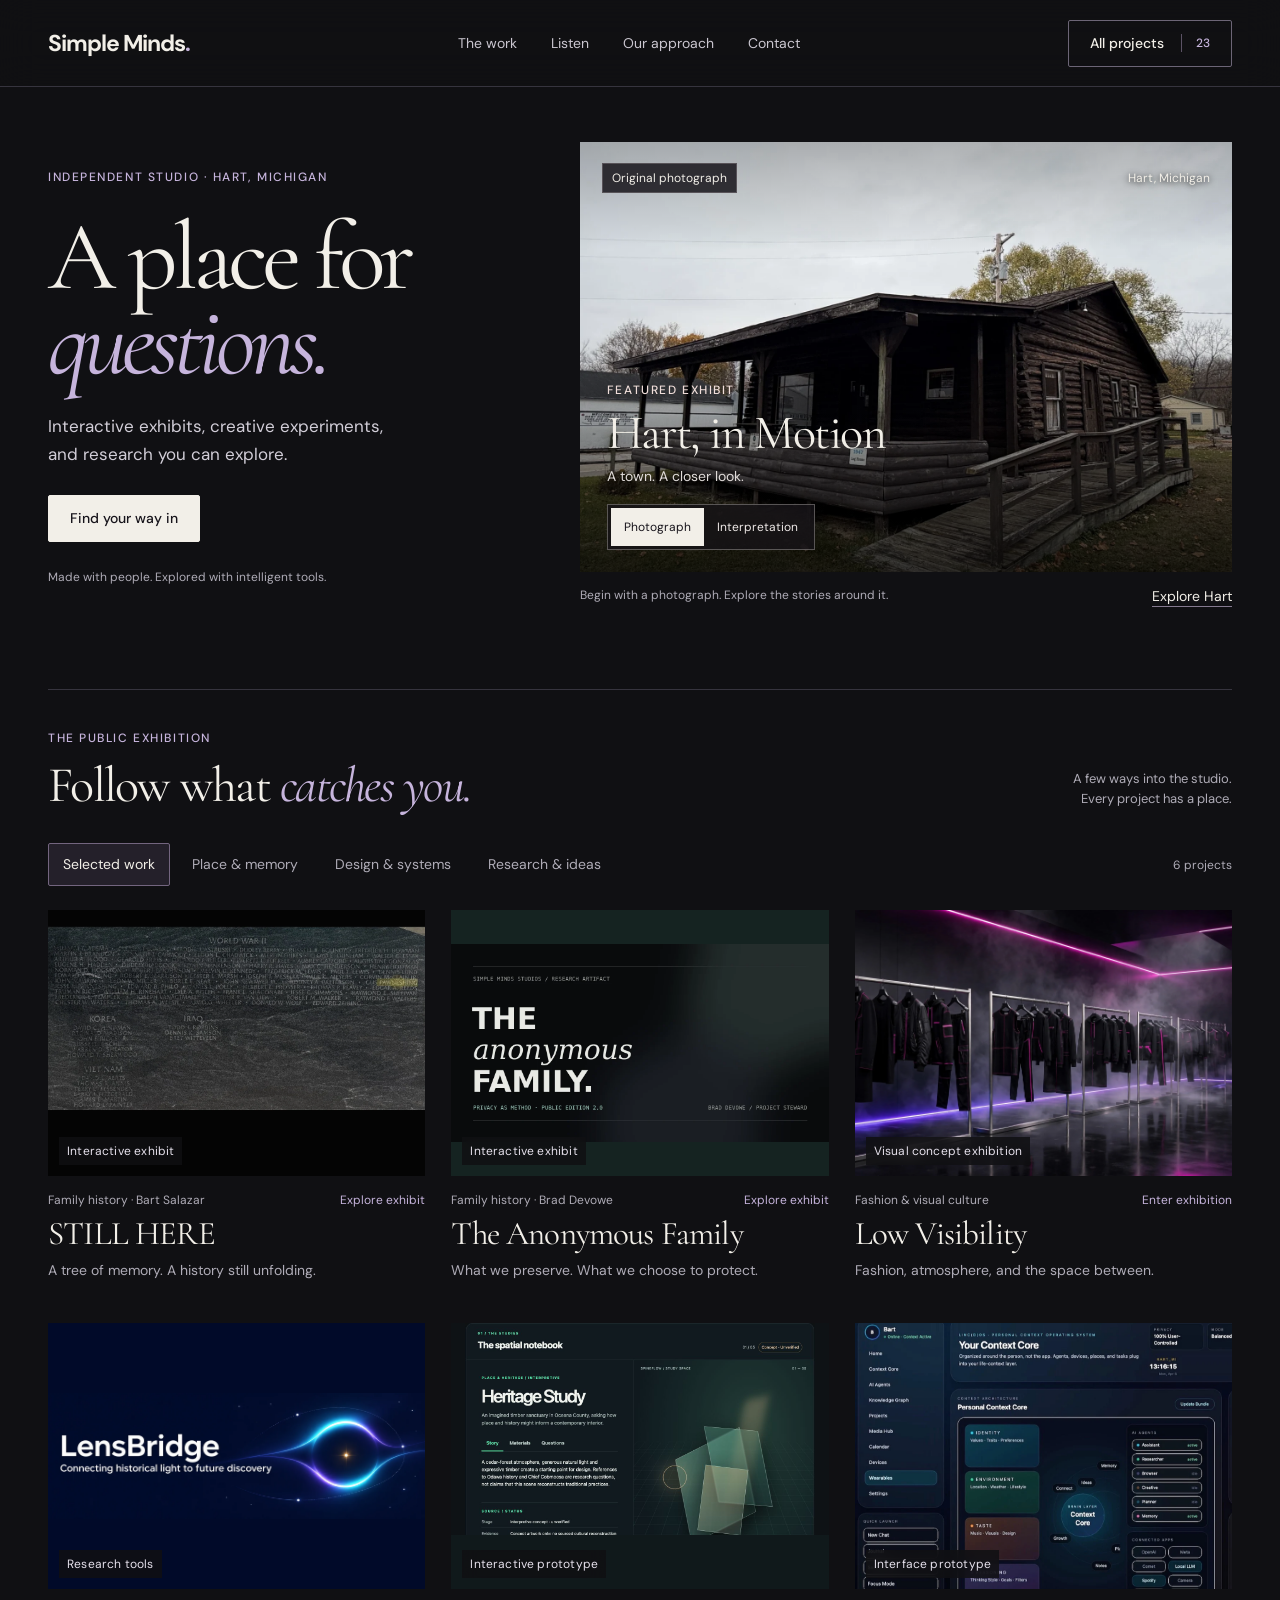
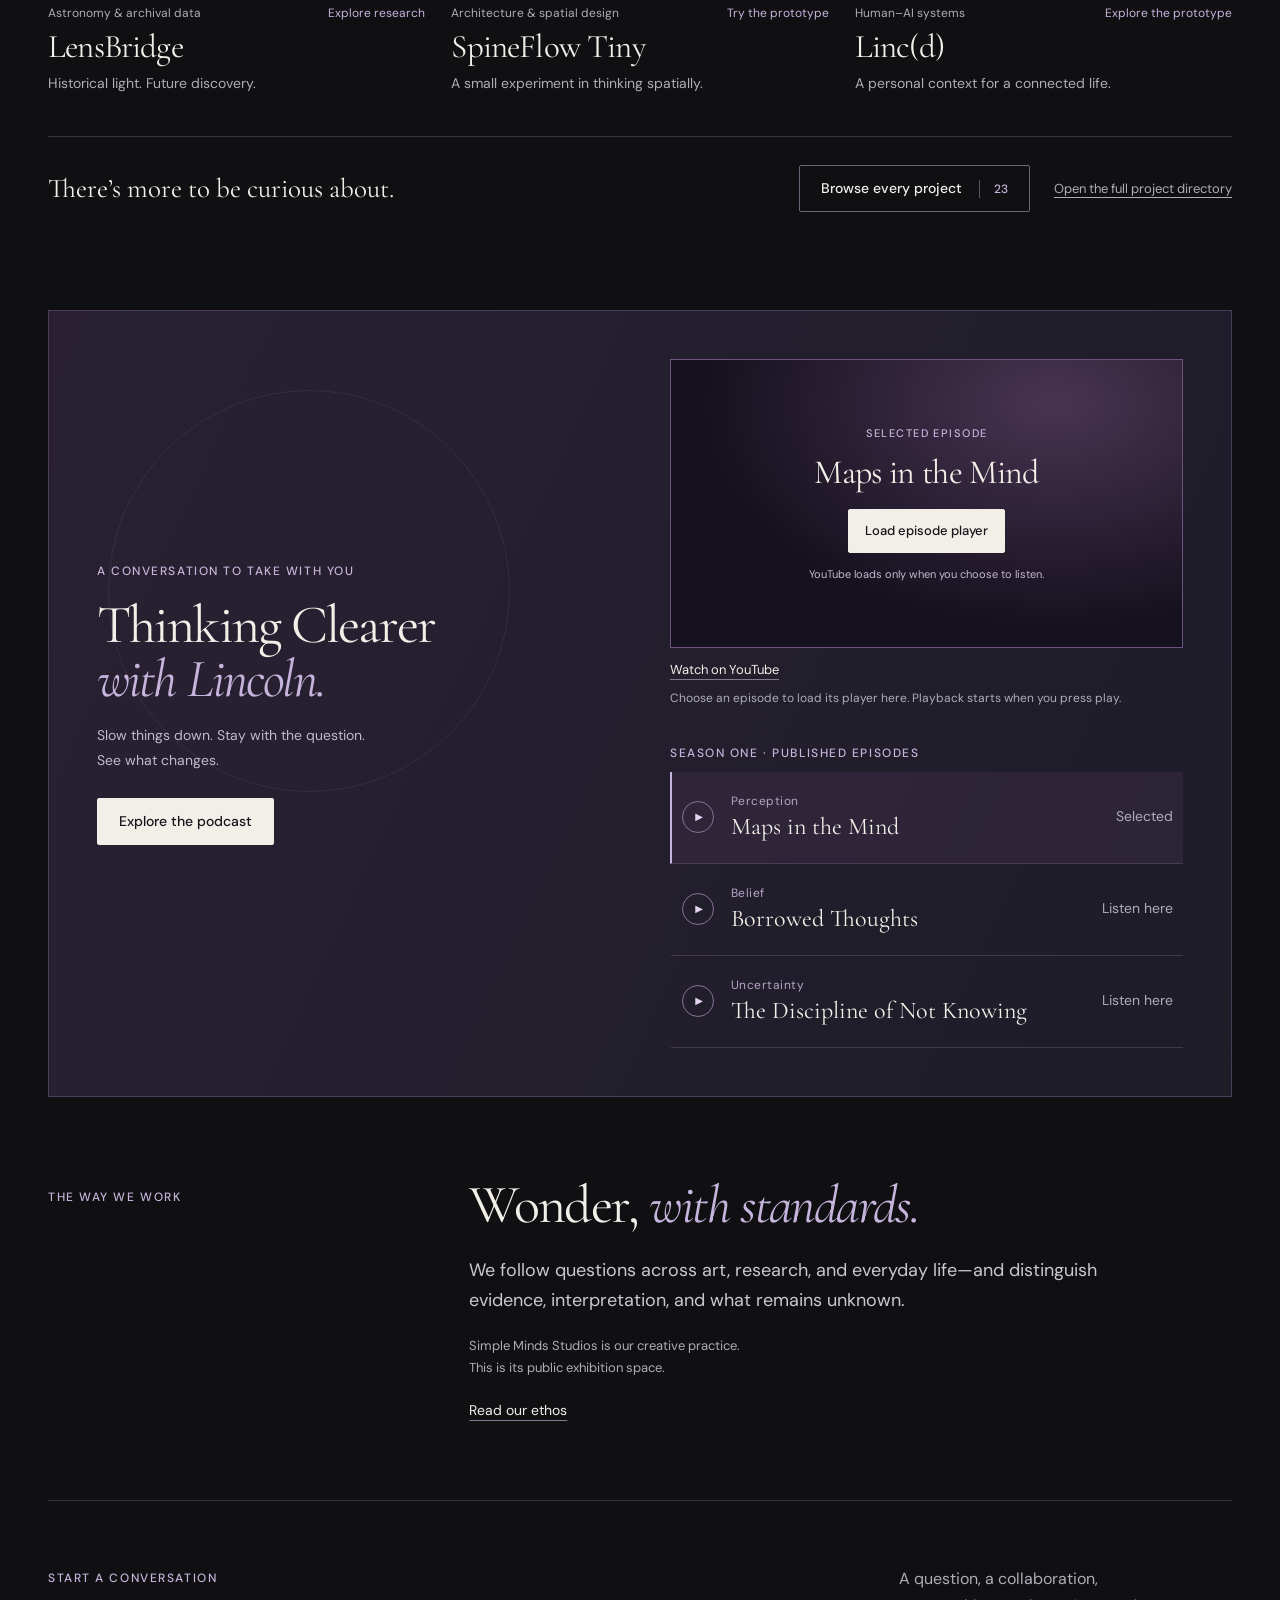
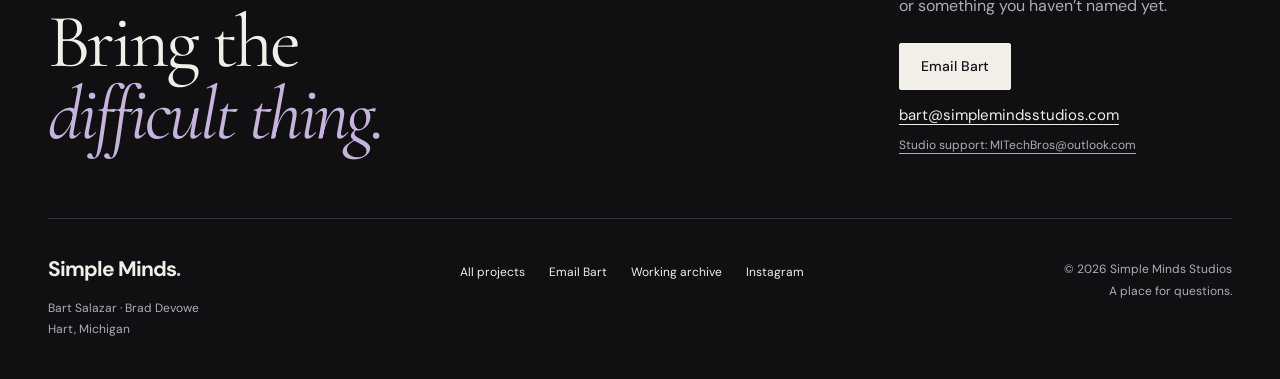
==== commit c74b716e: "Play Thinking Clearer episodes inline on the homepage" ====
--- a/index.html
+++ b/index.html
@@ -9,19 +9,20 @@
   <link rel="icon" href="assets/homepage/favicon.svg" type="image/svg+xml">
   <link rel="stylesheet" href="assets/homepage/homepage.css">
   <script src="assets/homepage/homepage.js" defer></script>
+  <script src="assets/homepage/podcast.js" defer></script>
   <link rel="canonical" href="https://simplemindsstudios.com/">
   <meta property="og:type" content="website">
   <meta property="og:title" content="Simple Minds Studios — A place for questions">
   <meta property="og:description" content="Interactive exhibits, creative experiments, and research you can explore. Independent studio in Hart, Michigan.">
   <meta property="og:url" content="https://simplemindsstudios.com/">
-  <meta property="og:image" content="https://simplemindsstudios.com/assets/homepage/social-preview.jpg">
+  <meta property="og:image" content="https://simplemindsstudios.com/assets/homepage/social-preview-v2.jpg">
   <meta property="og:image:width" content="1280">
   <meta property="og:image:height" content="720">
   <meta property="og:image:alt" content="Simple Minds Studios, with a photographic preview of Hart, in Motion">
   <meta name="twitter:card" content="summary_large_image">
   <meta name="twitter:title" content="Simple Minds Studios — A place for questions">
   <meta name="twitter:description" content="Interactive exhibits, creative experiments, and research from Hart, Michigan.">
-  <meta name="twitter:image" content="https://simplemindsstudios.com/assets/homepage/social-preview.jpg">
+  <meta name="twitter:image" content="https://simplemindsstudios.com/assets/homepage/social-preview-v2.jpg">
   <script type="application/ld+json">{"@context": "https://schema.org", "@type": "Organization", "name": "Simple Minds Studios", "url": "https://simplemindsstudios.com/", "email": "bart@simplemindsstudios.com", "sameAs": ["https://github.com/Simple-Minds-Studios", "https://www.instagram.com/simplemindsstudios"]}</script>
   <script async src="https://www.googletagmanager.com/gtag/js?id=G-8QL1DX6CTL"></script>
   <script>window.dataLayer=window.dataLayer||[];function gtag(){dataLayer.push(arguments)}gtag('js',new Date());gtag('config','G-8QL1DX6CTL');</script>
@@ -91,7 +92,24 @@
     <span id="sms-podcast" class="anchor-alias" aria-hidden="true"></span>
     <section class="podcast shell" id="listen" aria-labelledby="podcast-title">
       <div class="podcast-intro"><p class="eyebrow">A conversation to take with you</p><h2 id="podcast-title">Thinking Clearer<br><em>with Lincoln.</em></h2><p>Slow things down. Stay with the question.<br>See what changes.</p><a class="solid-button" href="https://simple-minds-studios.github.io/thinking-clearer/">Explore the podcast</a></div>
-      <div class="episodes"><p class="eyebrow">Season one · Published episodes</p><a class="episode" href="https://www.youtube.com/watch?v=Hahd5jdcR3k"><span class="play-icon" aria-hidden="true">▶</span><span><small>Perception</small><strong>Maps in the Mind</strong></span><span class="episode-action">Listen</span></a><a class="episode" href="https://www.youtube.com/watch?v=IvM9KoJ85dQ"><span class="play-icon" aria-hidden="true">▶</span><span><small>Belief</small><strong>Borrowed Thoughts</strong></span><span class="episode-action">Listen</span></a><a class="episode" href="https://www.youtube.com/watch?v=HnNYcDar6_Q"><span class="play-icon" aria-hidden="true">▶</span><span><small>Uncertainty</small><strong>The Discipline of Not Knowing</strong></span><span class="episode-action">Listen</span></a></div>
+      <div class="podcast-listening">
+        <div class="podcast-player" id="podcast-player-slot" aria-label="Podcast video player">
+          <div class="podcast-placeholder" id="podcast-placeholder">
+            <p class="eyebrow">Selected episode</p>
+            <h3 id="podcast-selected-title">Maps in the Mind</h3>
+            <button type="button" class="solid-button" id="podcast-load" aria-label="Load the YouTube player for Maps in the Mind">Load episode player</button>
+            <p class="podcast-load-note">YouTube loads only when you choose to listen.</p>
+          </div>
+        </div>
+        <div class="podcast-player-controls"><a class="text-link" id="podcast-youtube" href="https://www.youtube.com/watch?v=Hahd5jdcR3k" target="_blank" rel="noopener">Watch on YouTube</a><button type="button" id="podcast-close" hidden>Close player</button></div>
+        <p class="podcast-message" id="podcast-message" role="status" aria-live="polite">Choose an episode to load its player here. Playback starts when you press play.</p>
+        <div class="episodes"><p class="eyebrow">Season one · Published episodes</p>
+          <button type="button" class="episode" data-podcast-episode="Hahd5jdcR3k" aria-pressed="true" aria-controls="podcast-player-slot" aria-label="Load Maps in the Mind on this page"><span class="play-icon" aria-hidden="true">▶</span><span><small>Perception</small><strong>Maps in the Mind</strong></span><span class="episode-action">Selected</span></button>
+          <button type="button" class="episode" data-podcast-episode="IvM9KoJ85dQ" aria-pressed="false" aria-controls="podcast-player-slot" aria-label="Load Borrowed Thoughts on this page"><span class="play-icon" aria-hidden="true">▶</span><span><small>Belief</small><strong>Borrowed Thoughts</strong></span><span class="episode-action">Listen here</span></button>
+          <button type="button" class="episode" data-podcast-episode="HnNYcDar6_Q" aria-pressed="false" aria-controls="podcast-player-slot" aria-label="Load The Discipline of Not Knowing on this page"><span class="play-icon" aria-hidden="true">▶</span><span><small>Uncertainty</small><strong>The Discipline of Not Knowing</strong></span><span class="episode-action">Listen here</span></button>
+        </div>
+        <noscript><p class="podcast-message">Listen on YouTube: <a href="https://www.youtube.com/watch?v=Hahd5jdcR3k">Maps in the Mind</a>, <a href="https://www.youtube.com/watch?v=IvM9KoJ85dQ">Borrowed Thoughts</a>, or <a href="https://www.youtube.com/watch?v=HnNYcDar6_Q">The Discipline of Not Knowing</a>.</p></noscript>
+      </div>
     </section>
 
     <span id="questions" class="anchor-alias" aria-hidden="true"></span><span id="principles" class="anchor-alias" aria-hidden="true"></span>
--- a/assets/homepage/homepage.css
+++ b/assets/homepage/homepage.css
@@ -17,3 +17,7 @@
 /* Canonical website contact and legacy section anchors. */
 .anchor-alias{display:block;position:relative;scroll-margin-top:100px}.project[id]{scroll-margin-top:100px}.contact-email{display:block;width:fit-content;margin-top:14px;font-size:15px;text-decoration:underline;text-underline-offset:4px;color:var(--ink)}.contact-email.secondary-contact{font-size:12px;color:var(--muted);margin-top:10px}.footer-links{flex-wrap:wrap;max-width:520px;justify-content:flex-end}
 @media(max-width:760px){.contact-email{font-size:14px}.footer-links{max-width:150px;align-items:flex-end}}
+
+/* One responsive, user-loaded podcast player. No third-party player on arrival. */
+.podcast{align-items:center}.podcast-listening{position:relative;z-index:2;min-width:0}.podcast-player{width:100%;aspect-ratio:16/9;min-height:200px;display:grid;position:relative;overflow:hidden;background:radial-gradient(ellipse at 75% 15%,#483452 0,transparent 65%),#15111e;border:1px solid #6d537f}.podcast-placeholder{display:flex;flex-direction:column;align-items:center;justify-content:center;gap:13px;text-align:center;padding:22px}.podcast-placeholder .eyebrow{font-size:11px}.podcast-placeholder h3{font-size:34px;line-height:1.08;letter-spacing:-.02em;max-width:24ch}.podcast-placeholder .solid-button{margin-top:4px;min-height:44px;padding:9px 16px;font-size:13px}.podcast-load-note{font-size:11px;color:#c5b8ce;line-height:1.5}.podcast-player iframe{width:100%;height:100%;min-height:200px;border:0;display:block}.podcast-player-controls{display:flex;justify-content:space-between;align-items:center;flex-wrap:wrap;gap:10px 22px;margin-top:12px}.podcast-player-controls a{font-size:13px}.podcast-player-controls button{background:transparent;color:var(--muted);min-height:38px;padding:5px 0;font-size:13px;text-decoration:underline;text-underline-offset:4px}.podcast-message{min-height:36px;font-size:12px;color:var(--muted);line-height:1.5;margin:10px 0 19px}.podcast-message a{text-decoration:underline}.podcast-listening .episode{width:100%;text-align:left;background:transparent;line-height:1.4;color:var(--ink);border-left:2px solid transparent;padding-inline:10px}.podcast-listening .episode[aria-pressed=true]{background:#43304f66;border-left-color:var(--accent)}.podcast-listening .episode .episode-action{white-space:nowrap}.podcast-listening .episode strong{font-size:24px}.podcast-listening .episode .play-icon{width:32px;height:32px}.podcast-listening .episodes>.eyebrow{margin-bottom:8px}
+@media(max-width:760px){.podcast-player{min-height:250px}.podcast-placeholder{padding:16px;gap:10px}.podcast-placeholder h3{font-size:29px}.podcast-load-note{font-size:12px}.podcast-player-controls{gap:10px 15px}.podcast-player-controls a,.podcast-player-controls button{font-size:12px}.podcast-message{font-size:12px}.podcast-listening .episode{padding:17px 7px;gap:10px}.podcast-listening .episode strong{font-size:23px}.podcast-listening .episode .episode-action{font-size:11px}.podcast-listening .episode .play-icon{width:29px;height:29px}}
